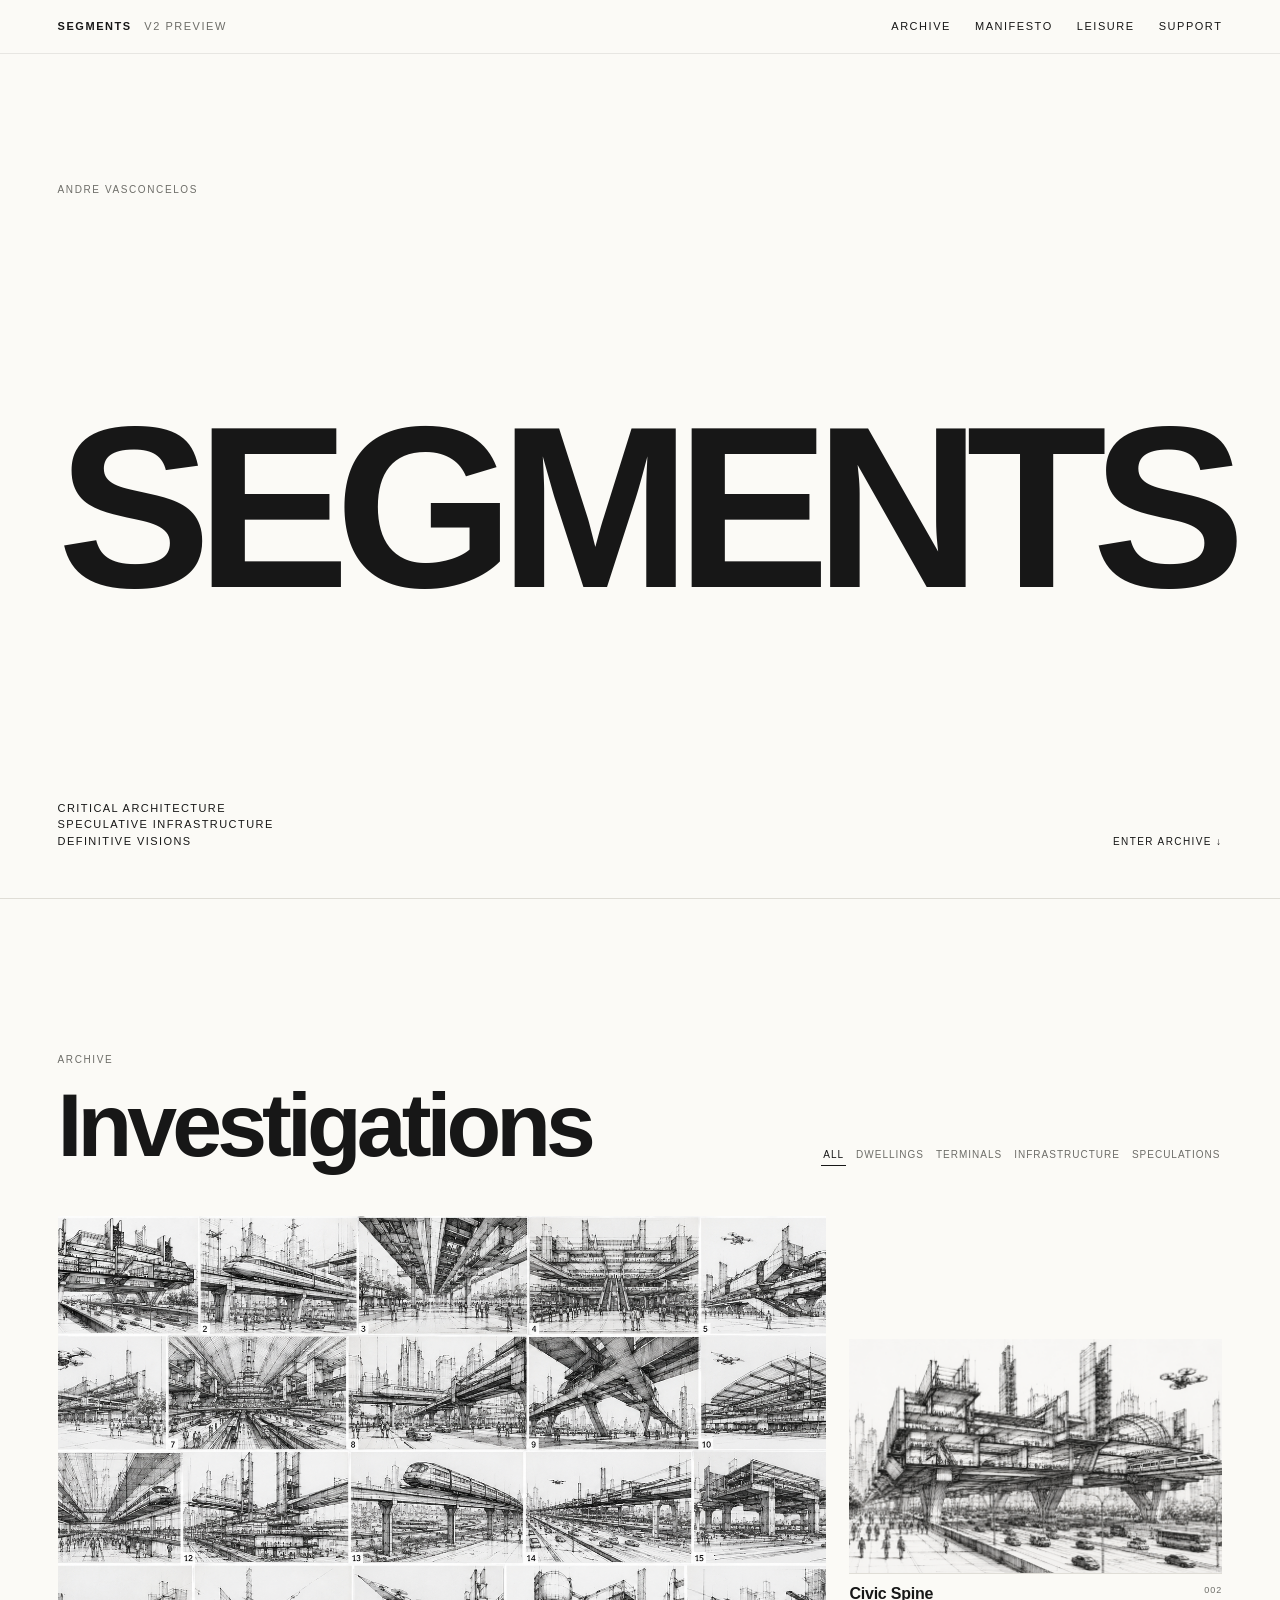
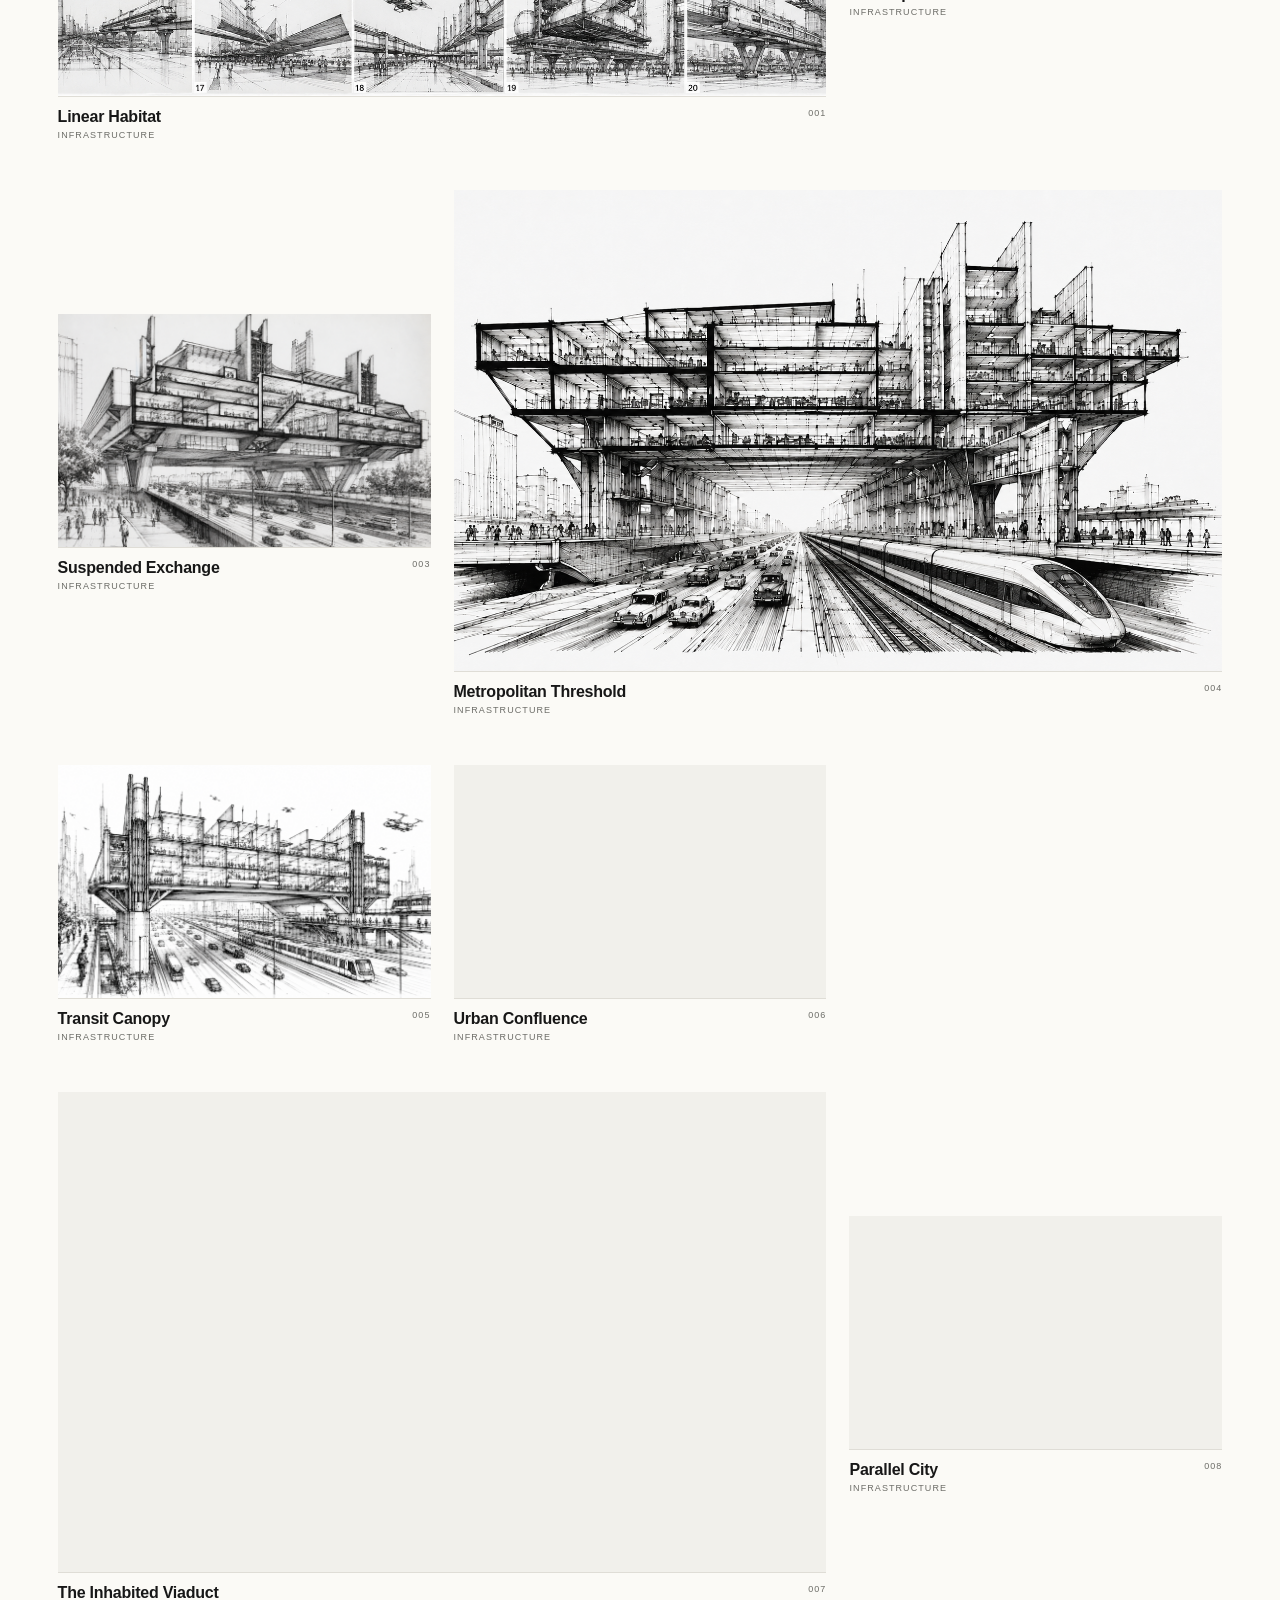
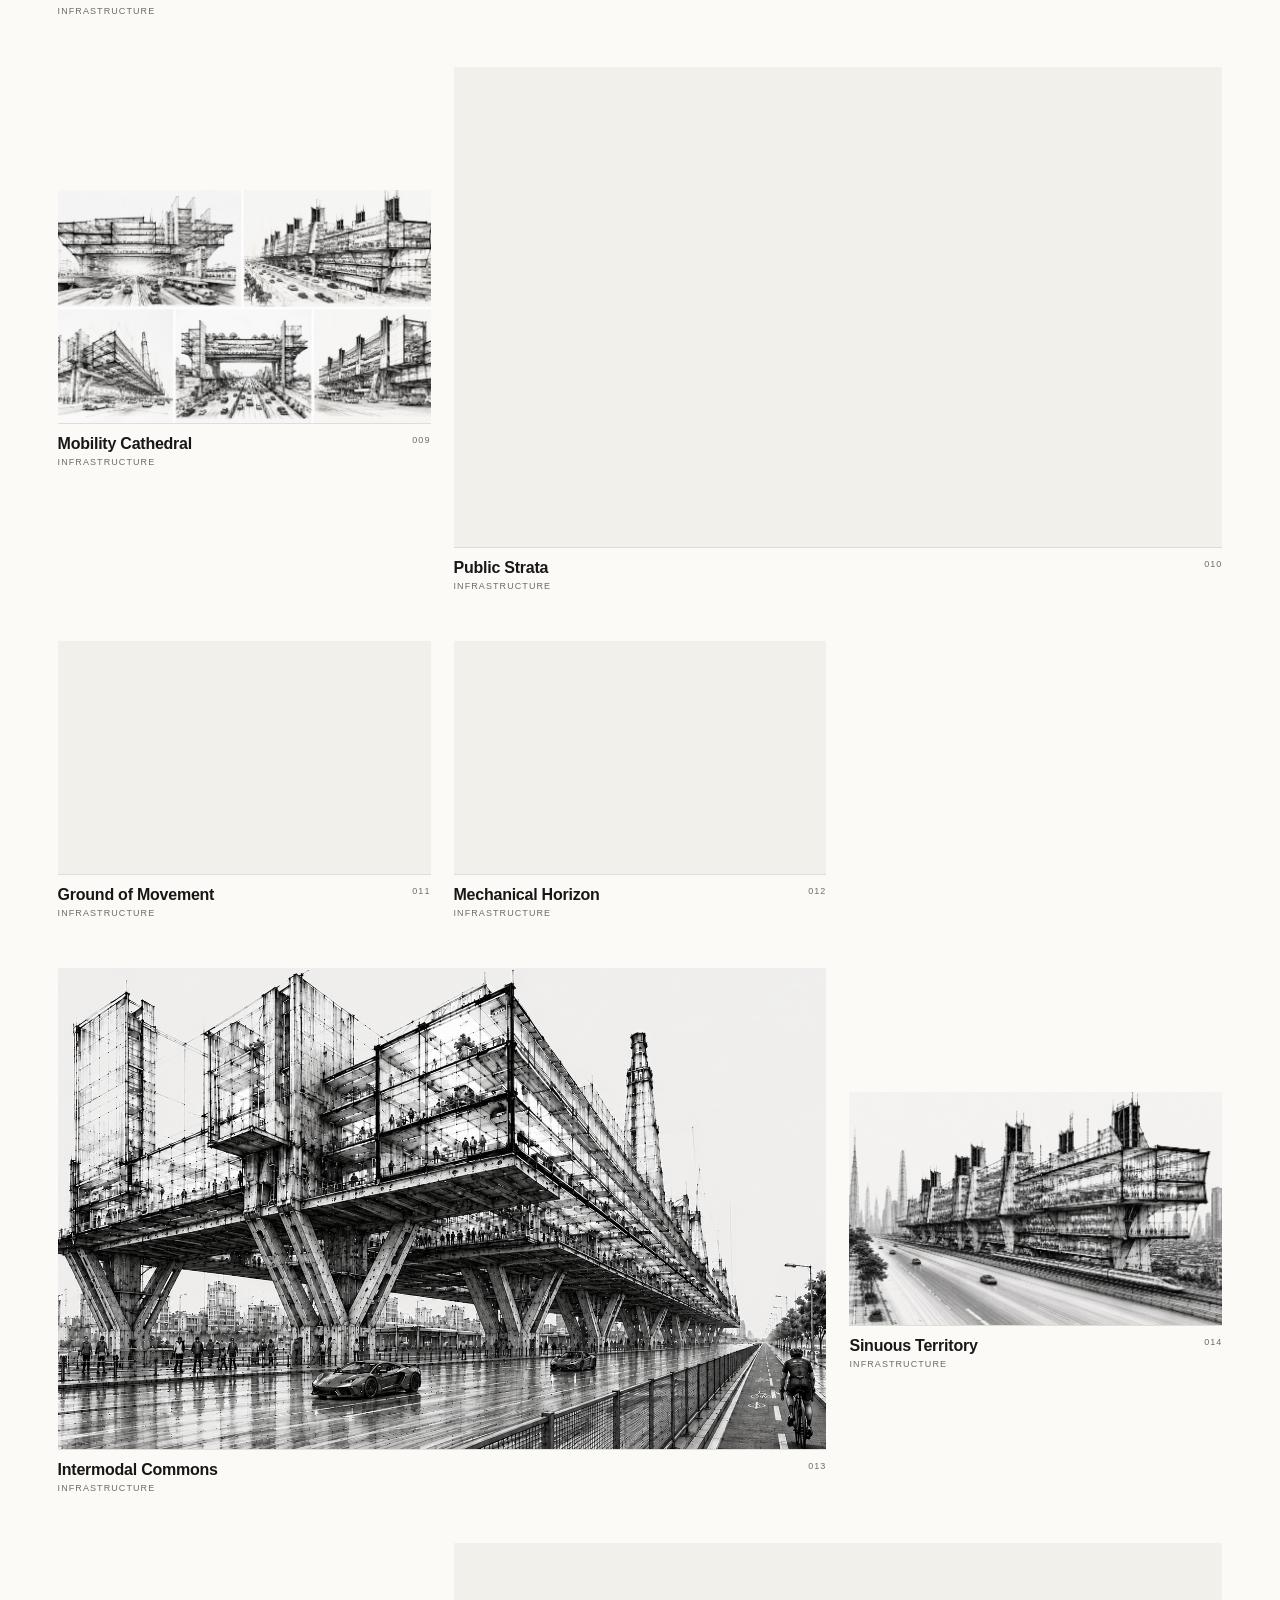
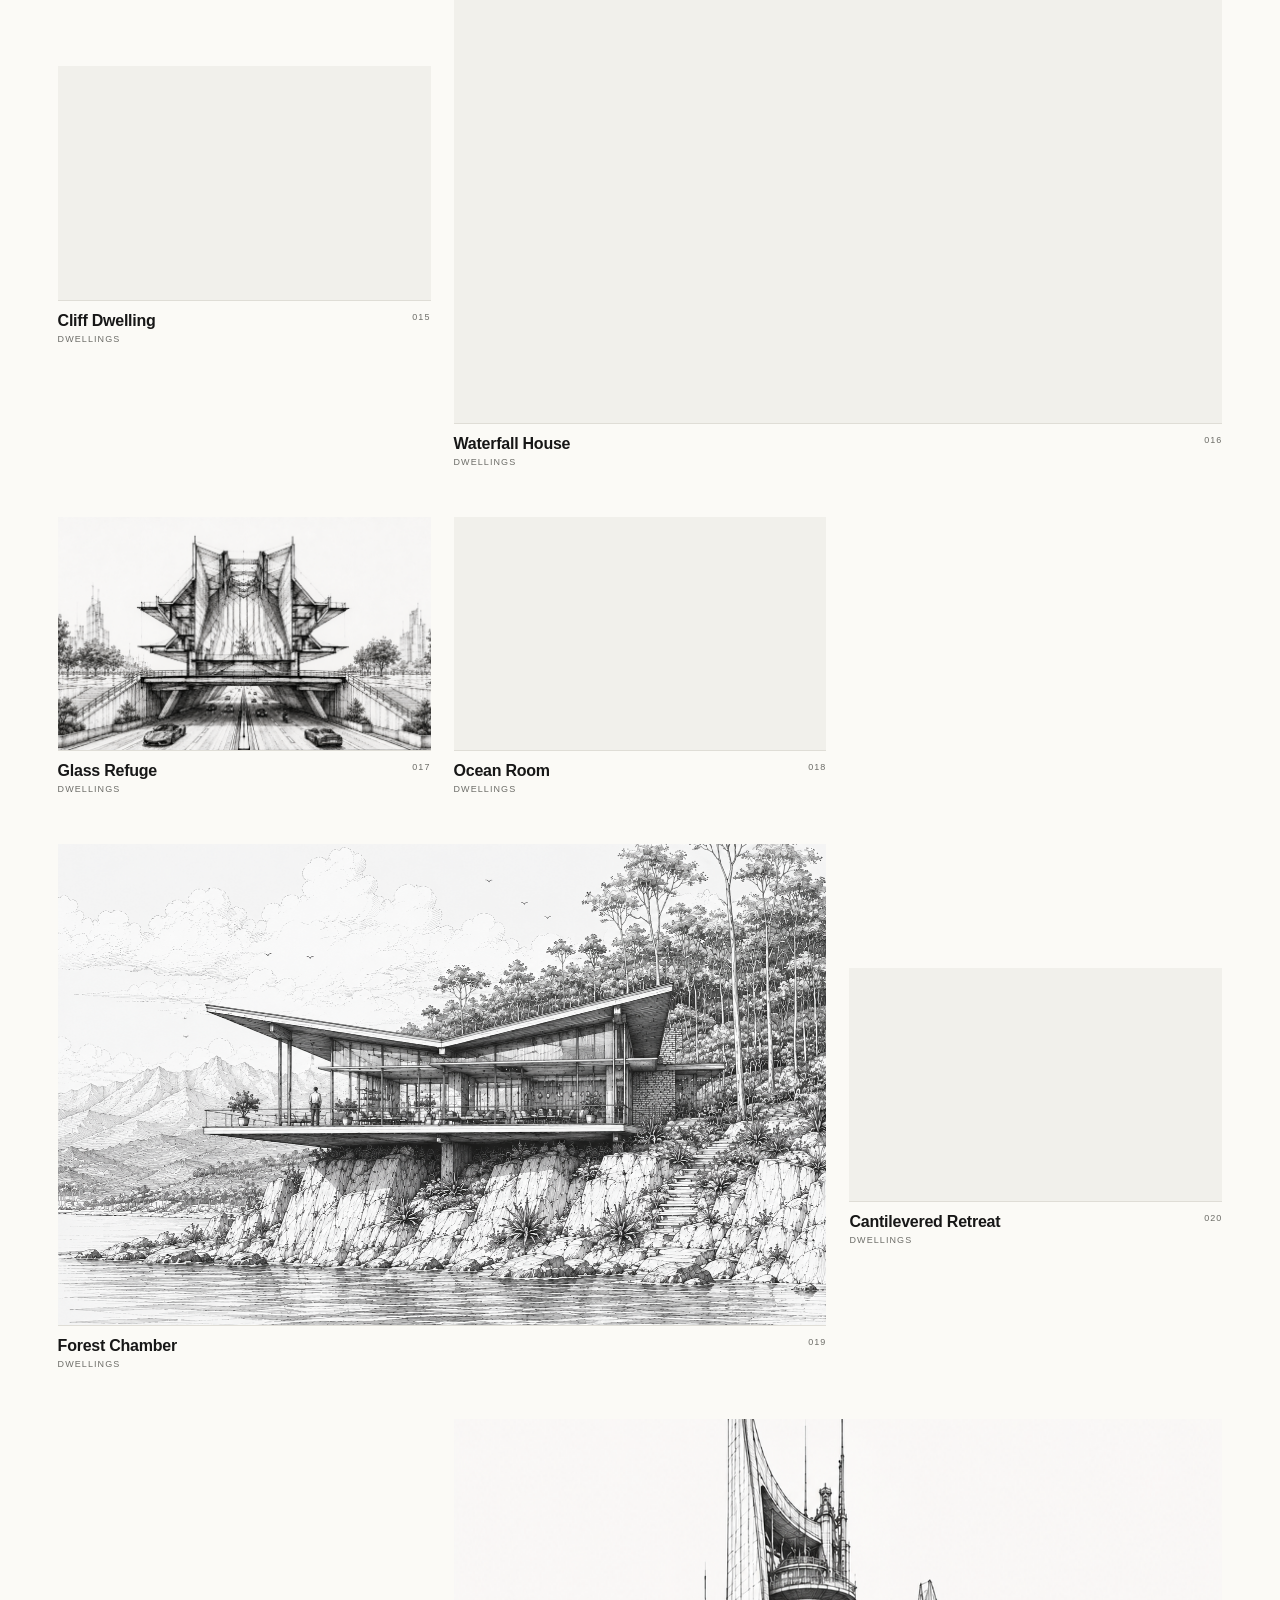
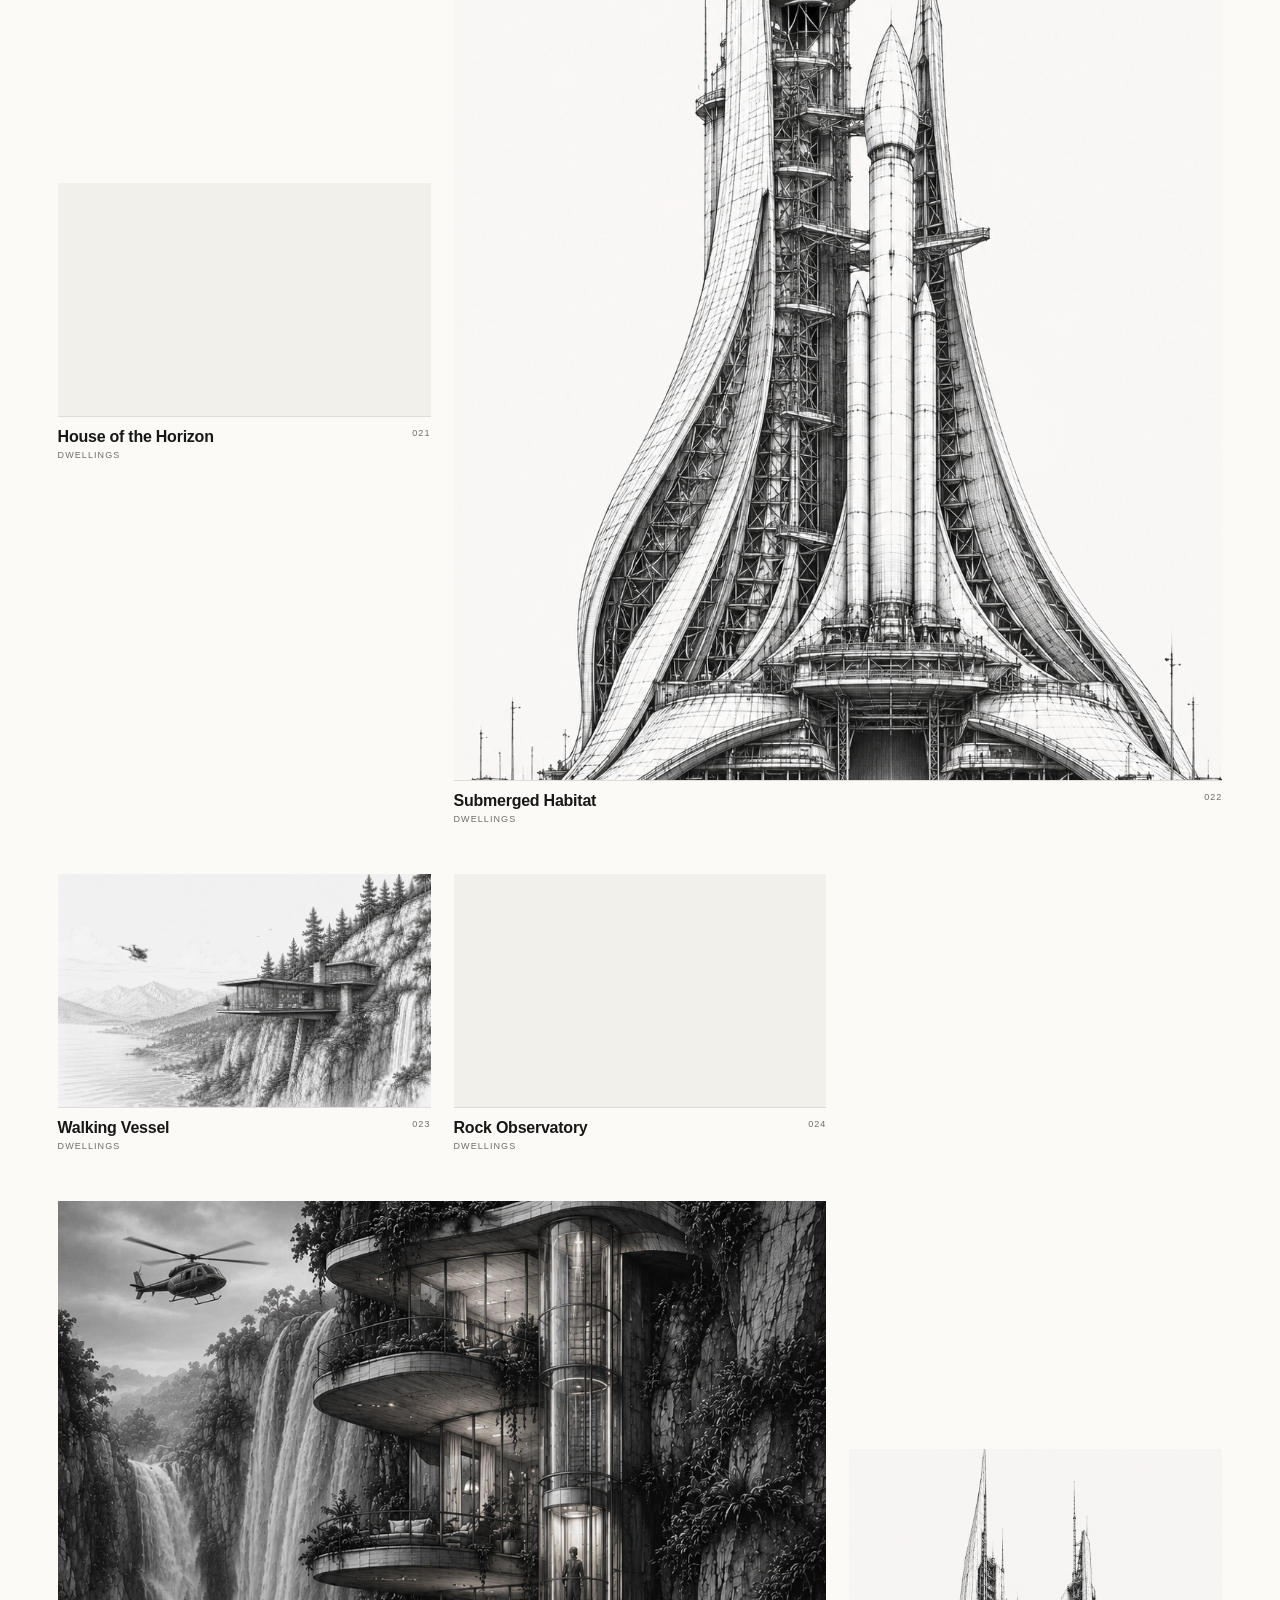
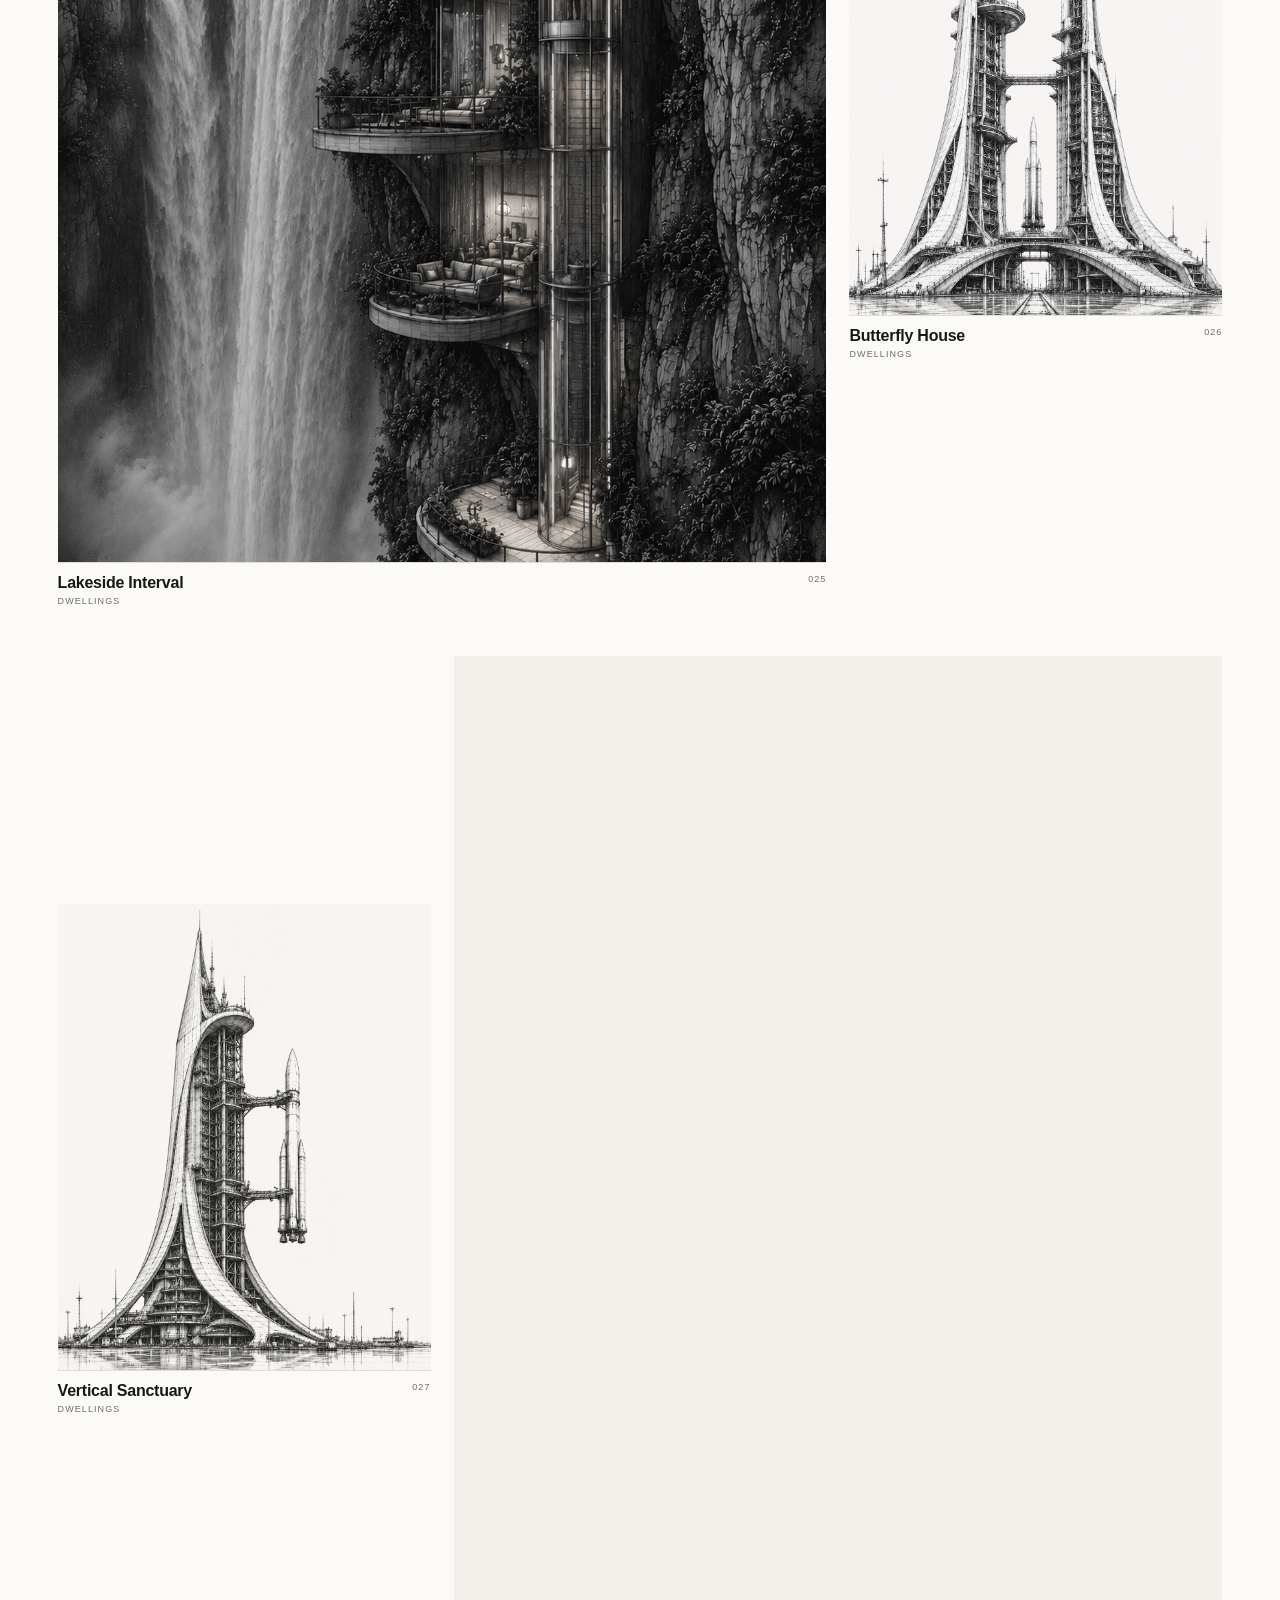
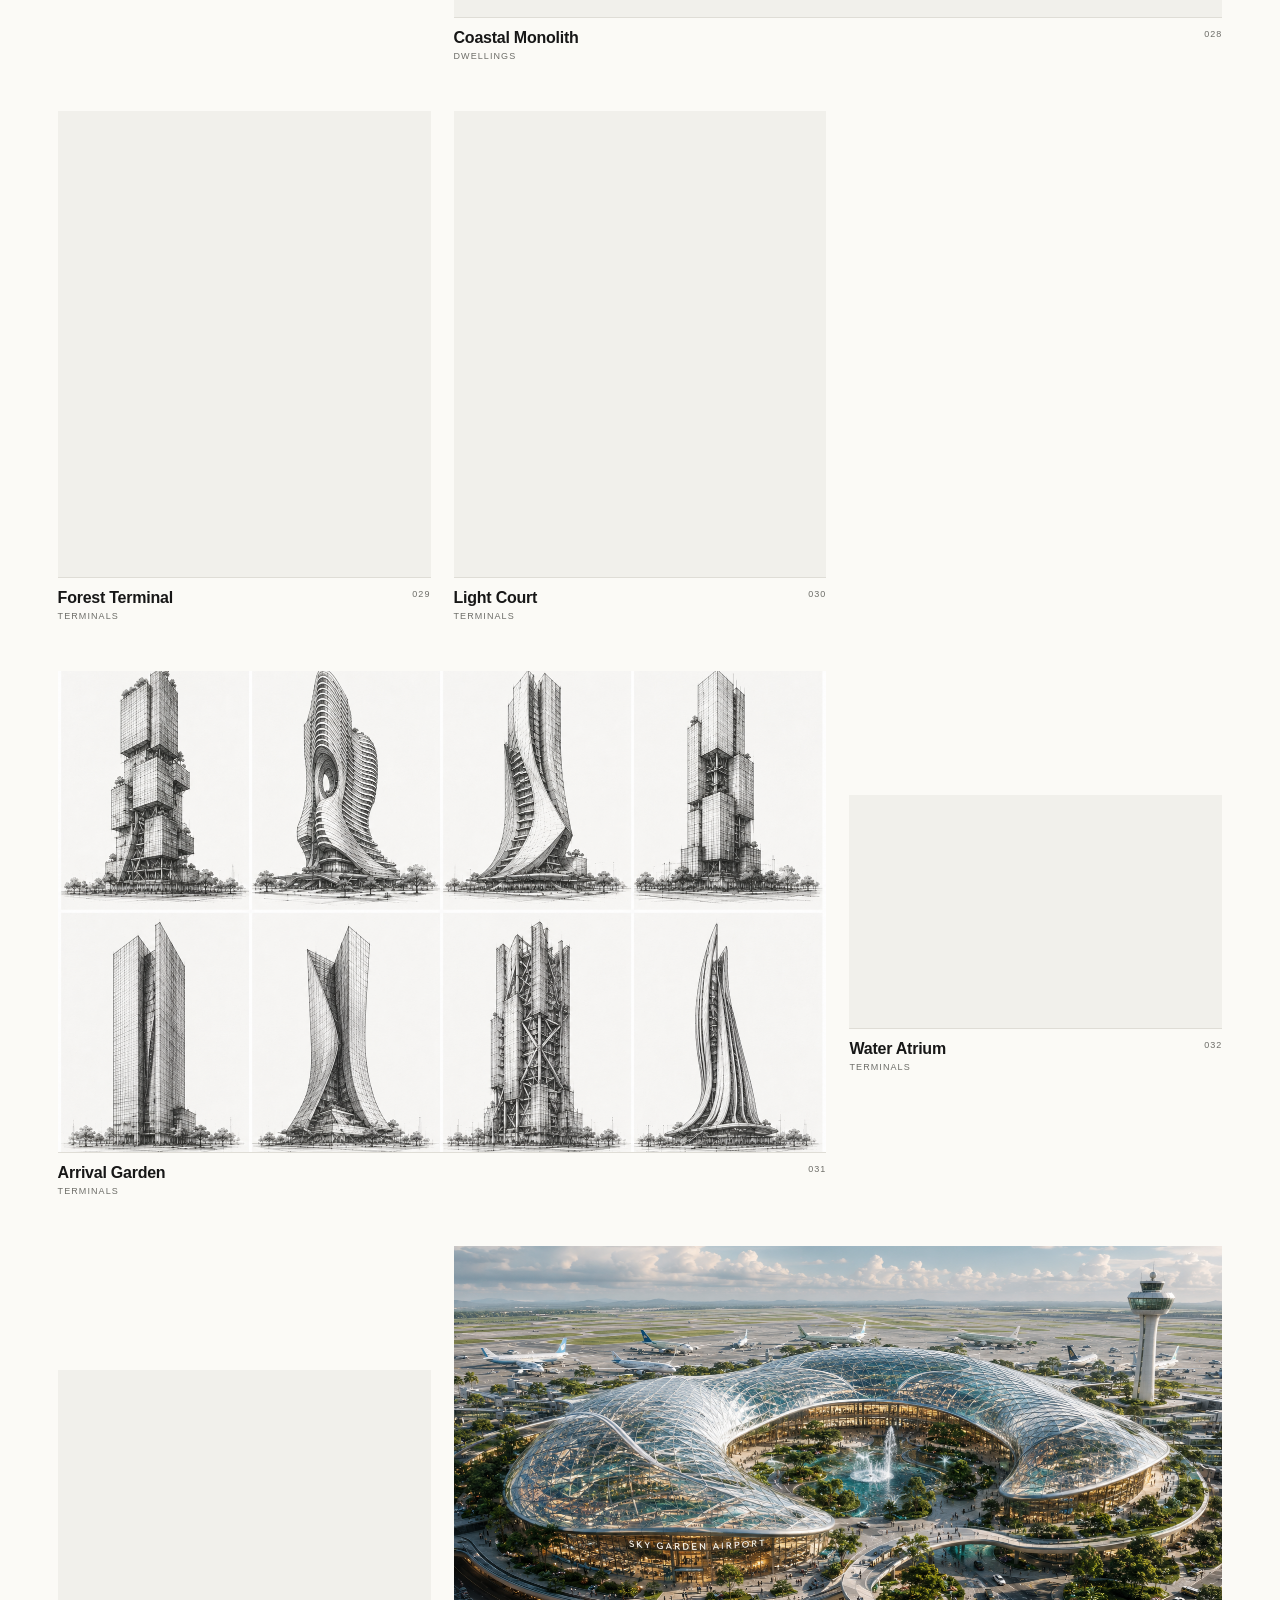
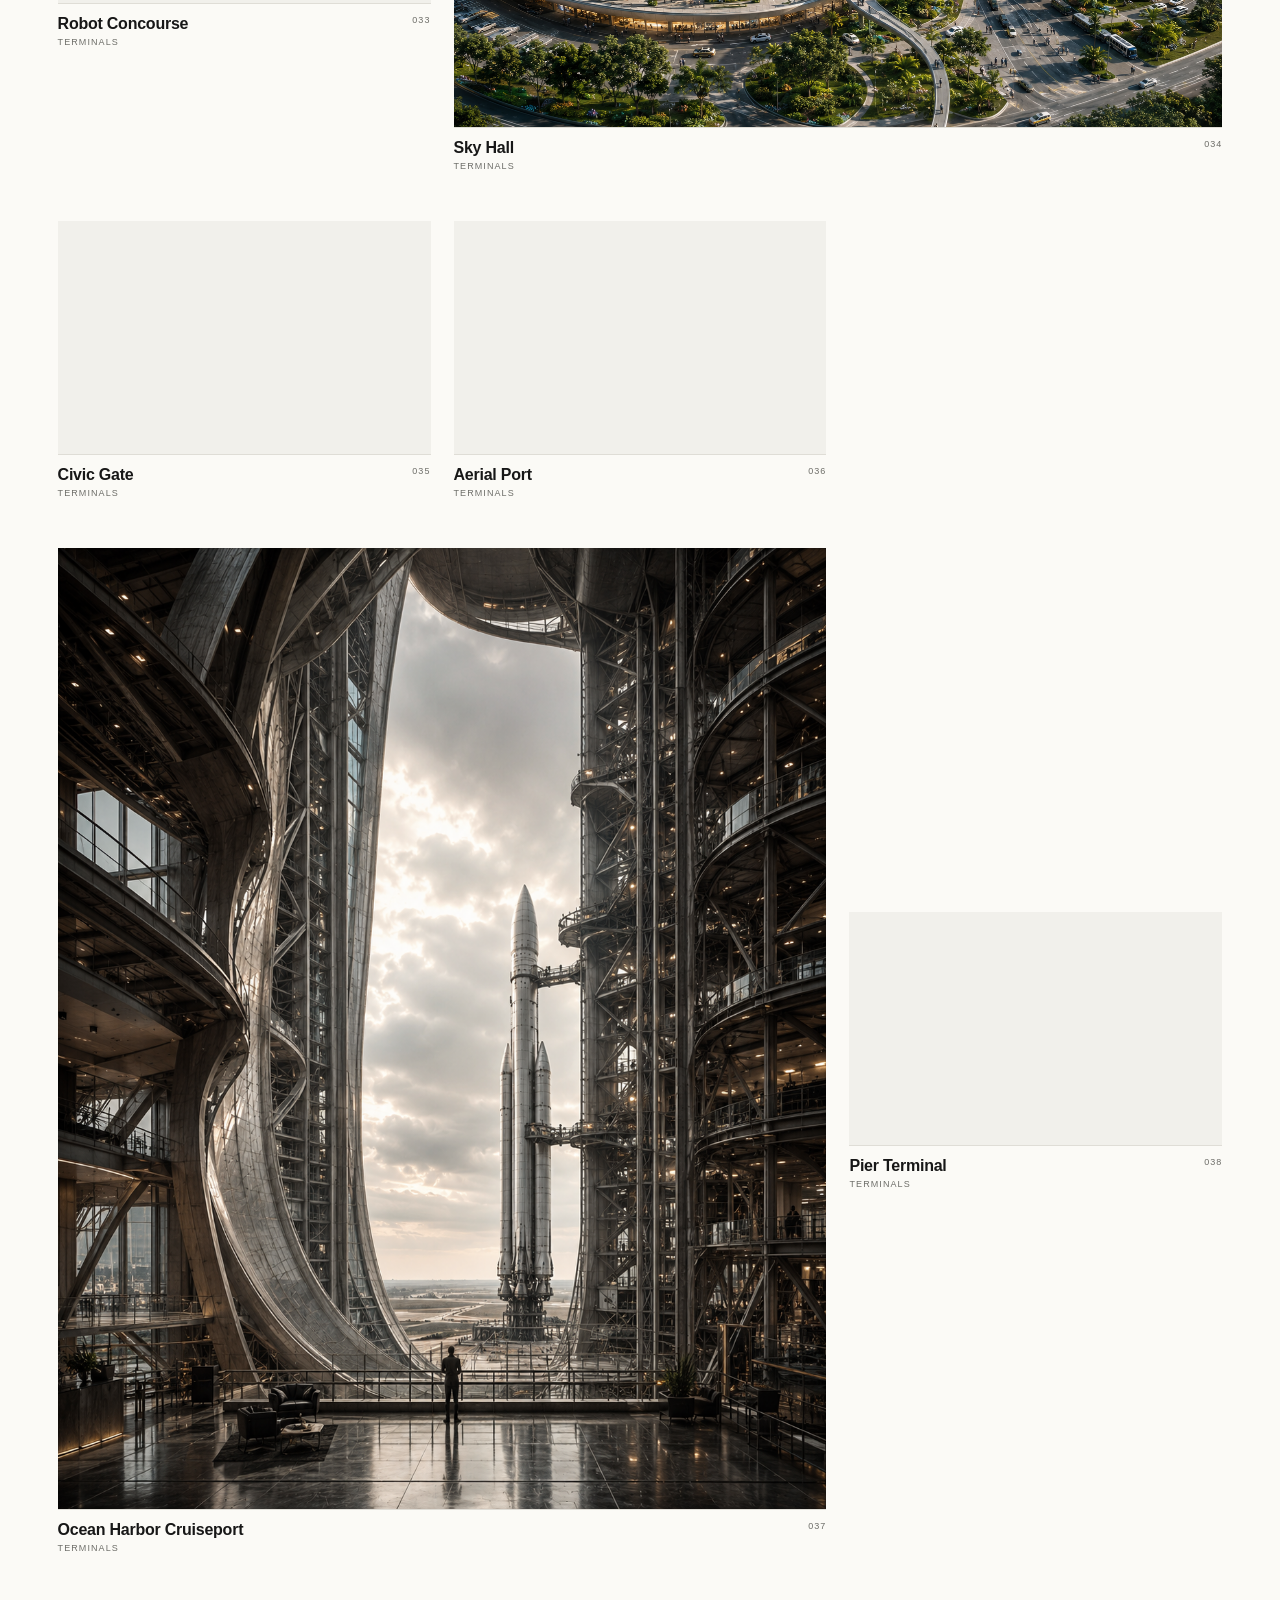
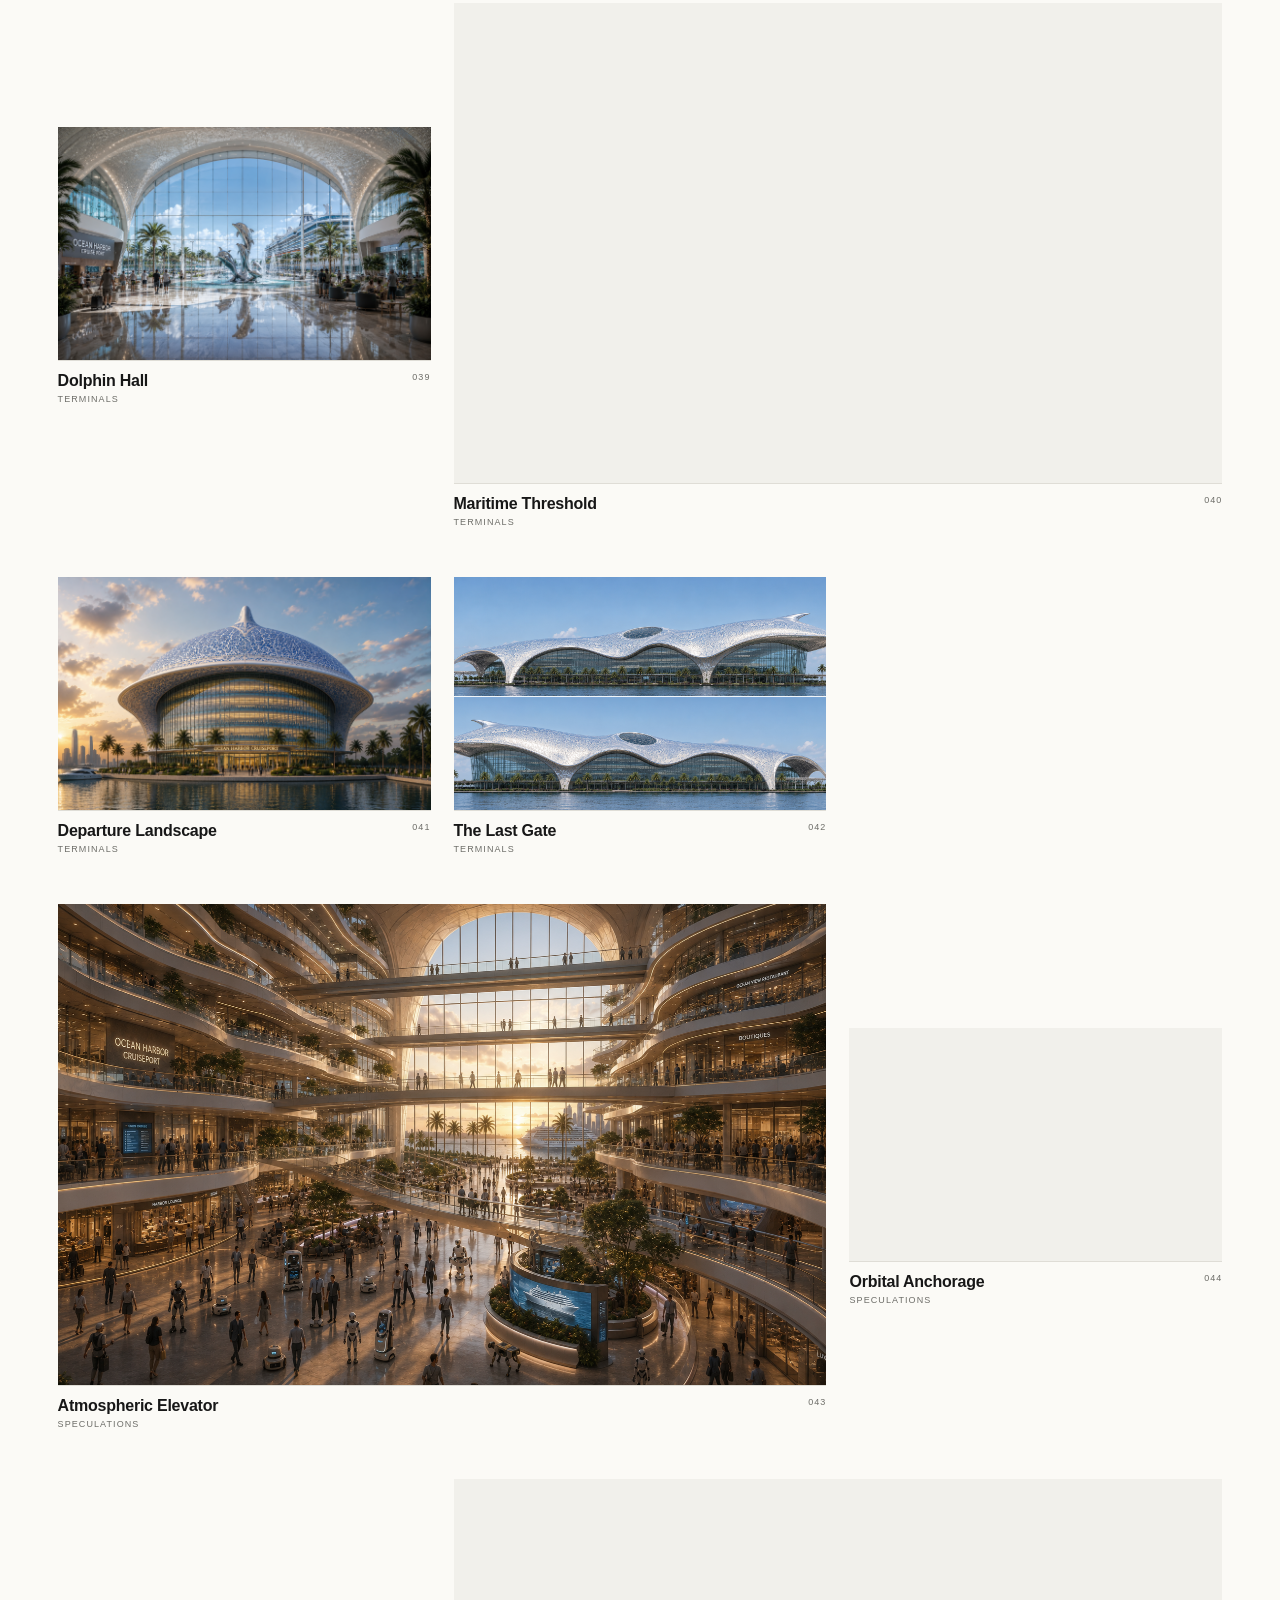
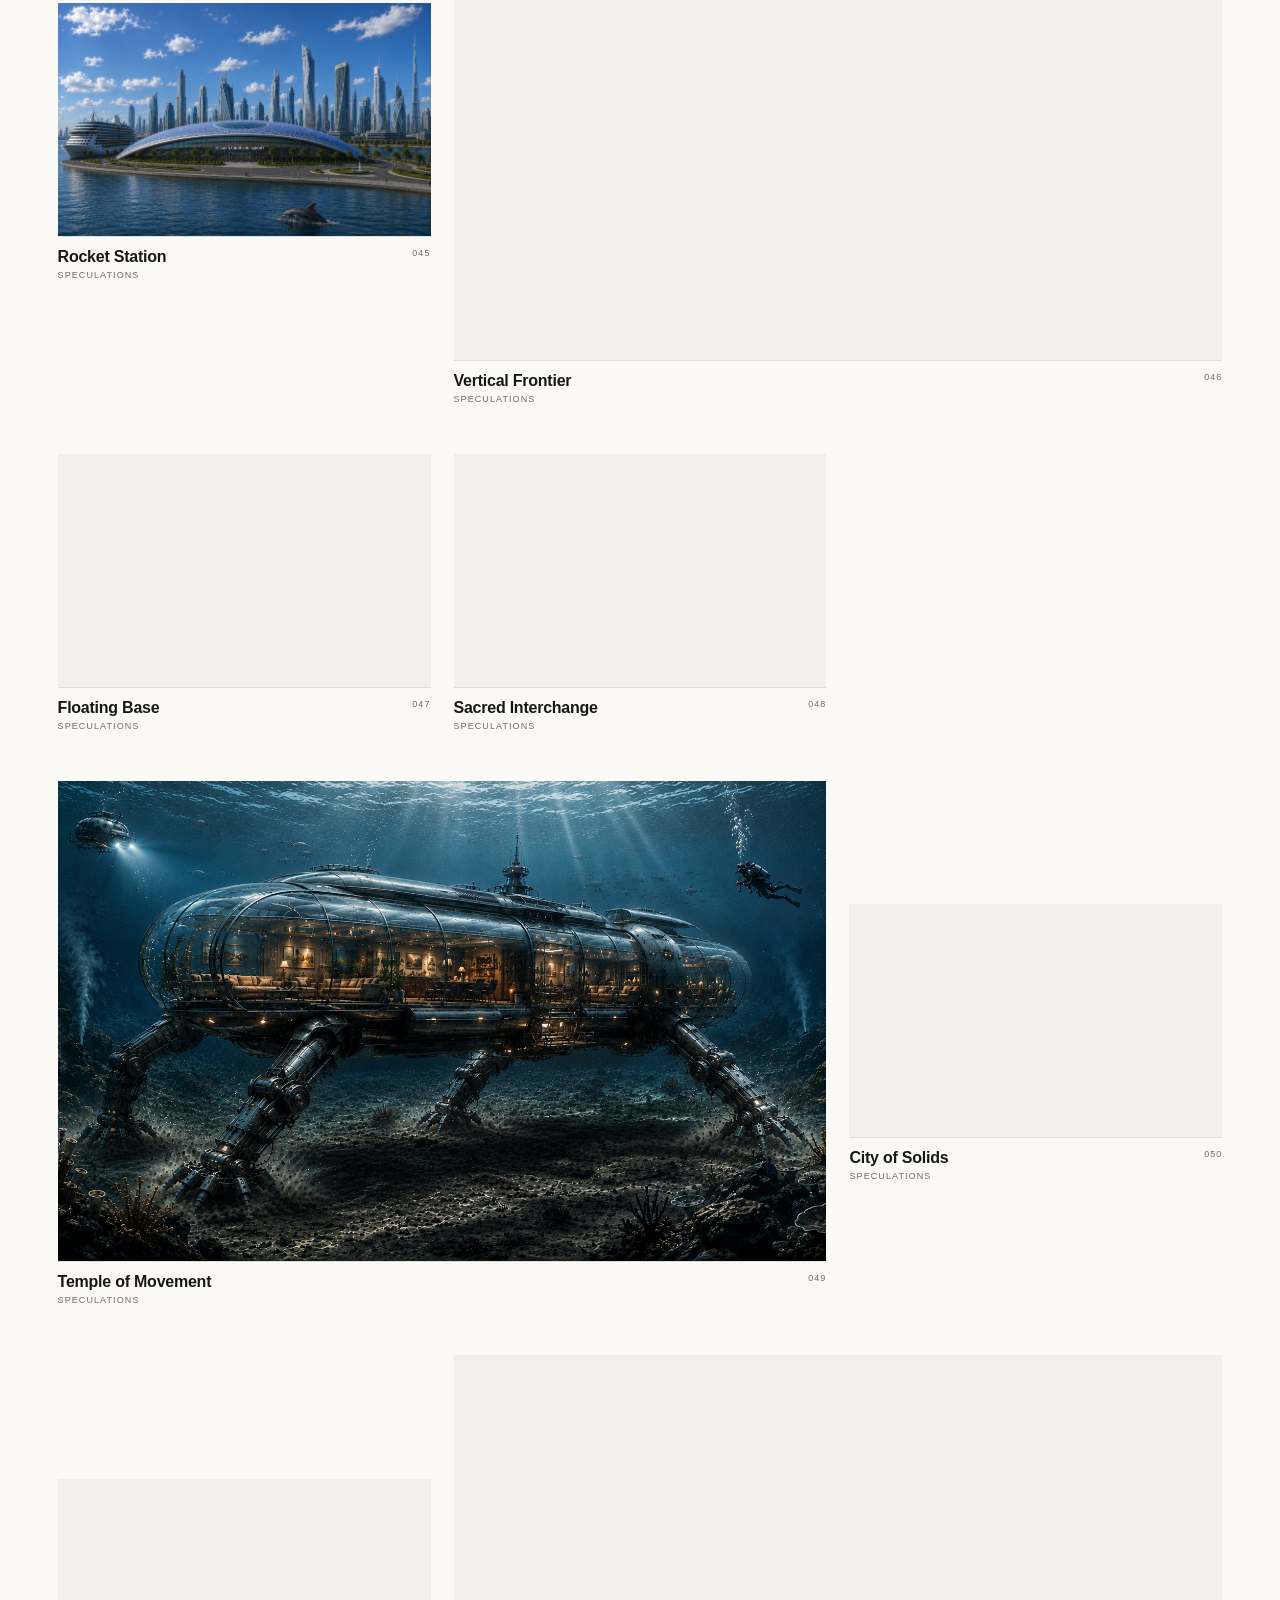
==== index.html @ b9058d9b "V2 FOLDER OVERWRITTEN" ====
<!doctype html>
<html lang="en">
<head>
  <meta charset="utf-8">
  <meta name="viewport" content="width=device-width, initial-scale=1">
  <meta name="theme-color" content="#fbfaf6">
  <meta name="description" content="SEGMENTS v2 — an architectural archive by Andre Vasconcelos.">
  <title>SEGMENTS v2 — Preview</title>
  <link rel="stylesheet" href="styles.css?v=20260719-2">
</head>
<body>
  <header class="site-header">
    <a class="brand" href="#top">SEGMENTS <span>v2 preview</span></a>
    <button class="menu-toggle" aria-expanded="false" aria-controls="site-nav">Menu</button>
    <nav id="site-nav" class="site-nav" aria-label="Primary">
      <a href="#archive">Archive</a>
      <a href="#manifesto">Manifesto</a>
      <a href="#leisure">Leisure</a>
      <a href="#support">Support</a>
    </nav>
  </header>

  <main id="top">
    <section class="hero">
      <p class="kicker">Andre Vasconcelos</p>
      <h1>SEGMENTS</h1>
      <div class="hero-bottom">
        <p>Critical Architecture<br>Speculative Infrastructure<br>Definitive Visions</p>
        <a href="#archive">Enter archive ↓</a>
      </div>
    </section>

    <section id="archive" class="section archive">
      <div class="section-heading">
        <div>
          <p class="eyebrow">Archive</p>
          <h2>Investigations</h2>
        </div>
        <div class="filters" role="group" aria-label="Filter investigations">
          <button class="filter active" data-filter="all">All</button>
          <button class="filter" data-filter="dwellings">Dwellings</button>
          <button class="filter" data-filter="terminals">Terminals</button>
          <button class="filter" data-filter="infrastructure">Infrastructure</button>
          <button class="filter" data-filter="speculations">Speculations</button>
        </div>
      </div>
      <div id="gallery" class="gallery"></div>
    </section>

    <section id="manifesto" class="section manifesto">
      <p class="eyebrow">Manifesto</p>
      <p class="lead">SEGMENTS is conceived as an archive of investigations—an evolving body of work exploring infrastructure, landscape, mobility, and the philosophical dimensions of the built environment.</p>
      <div class="manifesto-grid">
        <p>War, poverty, and economic systems become spatial before they become visible.</p>
        <p>Waste space and wasteland are territories whose potential has not yet been articulated.</p>
        <p>Geometry offers order; amusement and discovery preserve uncertainty.</p>
        <p>Means of transport become mental transport, physical transport, and civic imagination.</p>
        <p>Every threshold is both a portal and a proposition.</p>
      </div>
      <p class="closing-line">ARCHITECTURE IS THE PROJECT.</p>
    </section>

    <section id="leisure" class="section leisure">
      <div class="leisure-heading">
        <p class="eyebrow">Leisure</p>
        <h2>SEGMENTS ARCHITECT</h2>
      </div>
      <article class="essay">
        <p>Andre is contemplative. In solitude, he studies the world and his surroundings with care. Observation has always preceded creation; long before architecture became a discipline, it was a way of understanding the world.</p>
        <p>At seven, he received a drawing book as a belated birthday gift. He had hoped for toys. Reluctantly, he opened it.</p>
        <p>One page changed everything.</p>
        <p>It revealed the anatomy of a horse—its skeleton and musculature meticulously illustrated, as though its skin had vanished. The drawing revealed that imagination could coexist with knowledge, and that beauty could emerge from understanding.</p>
        <p>On the back, his godfather had written two words: <strong>INSPIRATION × TRANSPIRATION</strong>.</p>
        <p>Within a year, he had reproduced nearly every drawing the book contained. Drawing became a tool; imagination became the destination.</p>
        <p><strong>SEGMENTS</strong> is the result of that journey—a body of work shaped by discipline, curiosity, and the persistent desire to imagine worlds that do not yet exist.</p>
      </article>
    </section>

    <section id="support" class="section support">
      <p class="eyebrow">Support</p>
      <h2>Help sustain future investigations.</h2>
      <a href="https://buymeacoffee.com/andrevasconcelos" target="_blank" rel="noopener noreferrer">Buy Me a Coffee ↗</a>
    </section>
  </main>

  <footer>
    <strong>SEGMENTS</strong>
    <span>An evolving archive by Andre Vasconcelos.</span>
    <a href="#top">Top ↑</a>
  </footer>

  <dialog id="viewer" class="viewer">
    <button id="viewer-close" class="close" aria-label="Close">×</button>
    <button id="viewer-prev" class="nav prev" aria-label="Previous">←</button>
    <figure>
      <div class="image-wrap"><img id="viewer-image" alt=""></div>
      <figcaption>
        <div class="viewer-meta"><span id="viewer-index"></span><span id="viewer-category"></span></div>
        <h2 id="viewer-title"></h2>
        <p id="viewer-description"></p>
        <p id="viewer-poem" class="poem"></p>
      </figcaption>
    </figure>
    <button id="viewer-next" class="nav next" aria-label="Next">→</button>
  </dialog>

  <script src="../works.js?v=20260719-2"></script>
  <script src="script.js?v=20260719-2"></script>
</body>
</html>
---- styles.css ----
:root{--paper:#fbfaf6;--ink:#171717;--muted:#6d6d68;--line:#dfddd6;--panel:#f1f0eb;--pad:clamp(20px,4.5vw,72px);--ease:cubic-bezier(.2,.7,.2,1);--sans:Arial,Helvetica,sans-serif}
*{box-sizing:border-box}html{scroll-behavior:smooth}body{margin:0;background:var(--paper);color:var(--ink);font-family:var(--sans);line-height:1.5}a{color:inherit}.site-header{position:sticky;top:0;z-index:20;display:flex;align-items:center;justify-content:space-between;padding:18px var(--pad);background:rgba(251,250,246,.94);backdrop-filter:blur(14px);border-bottom:1px solid rgba(23,23,23,.09)}.brand,.site-nav a,.menu-toggle{text-decoration:none;text-transform:uppercase;letter-spacing:.14em;font-size:11px}.brand{font-weight:700}.brand span{color:var(--muted);font-weight:400;margin-left:8px}.site-nav{display:flex;gap:24px}.menu-toggle{display:none;border:0;background:none;padding:0}.hero{min-height:calc(100svh - 55px);padding:clamp(70px,10vw,150px) var(--pad) 48px;display:flex;flex-direction:column;justify-content:space-between;border-bottom:1px solid var(--line)}.kicker,.eyebrow{margin:0 0 18px;color:var(--muted);text-transform:uppercase;letter-spacing:.16em;font-size:10px}.hero h1{margin:0;font-family:var(--sans);font-weight:700;font-size:clamp(74px,18vw,280px);line-height:.75;letter-spacing:-.065em}.hero-bottom{display:flex;justify-content:space-between;align-items:flex-end;gap:30px}.hero-bottom p{margin:0;text-transform:uppercase;letter-spacing:.13em;font-size:11px}.hero-bottom a{text-decoration:none;text-transform:uppercase;letter-spacing:.14em;font-size:10px}.section{padding:clamp(90px,12vw,180px) var(--pad);border-bottom:1px solid var(--line)}.section-heading{display:flex;justify-content:space-between;align-items:end;gap:30px;margin-bottom:50px}.section h2{margin:0;font-family:var(--sans);font-weight:700;font-size:clamp(45px,7vw,105px);line-height:.9;letter-spacing:-.055em}.filters{display:flex;gap:8px;flex-wrap:wrap;justify-content:flex-end}.filter{border:0;border-bottom:1px solid transparent;background:none;padding:5px 2px;color:var(--muted);text-transform:uppercase;letter-spacing:.1em;font-size:10px;cursor:pointer}.filter.active,.filter:hover{color:var(--ink);border-bottom-color:var(--ink)}.gallery{display:grid;grid-template-columns:repeat(12,1fr);gap:clamp(14px,1.8vw,28px)}.card{grid-column:span 4;border:0;background:none;padding:0;color:inherit;text-align:left;cursor:pointer}.card:nth-child(6n+1),.card:nth-child(6n+4){grid-column:span 8}.card-media{display:block;aspect-ratio:16/10;overflow:hidden;background:var(--panel);position:relative}.card.portrait .card-media{aspect-ratio:4/5}.card img{width:100%;height:100%;object-fit:cover;display:block;transition:transform .8s var(--ease),filter .5s;filter:saturate(.9)}.card:hover img{transform:scale(1.018);filter:saturate(1)}.card-copy{display:flex;justify-content:space-between;gap:15px;padding:11px 0 26px;border-top:1px solid var(--line)}.card-title{font-family:var(--sans);font-weight:700;font-size:16px;letter-spacing:-.015em}.card-category,.card-index{font-size:9px;text-transform:uppercase;letter-spacing:.12em;color:var(--muted)}.card[hidden]{display:none}.image-error{display:grid;place-items:center;width:100%;height:100%;padding:20px;text-align:center;color:var(--muted);font-size:10px;letter-spacing:.12em;text-transform:uppercase}.manifesto .lead{max-width:1200px;margin:0 0 80px;font-family:var(--sans);font-weight:500;font-size:clamp(28px,4.8vw,68px);line-height:1.08;letter-spacing:-.04em}.manifesto-grid{display:grid;grid-template-columns:repeat(2,minmax(0,1fr));gap:18px 60px;max-width:920px;margin-left:auto}.manifesto-grid p{margin:0;padding-top:12px;border-top:1px solid var(--line)}.closing-line{margin:clamp(120px,18vw,250px) 0 0;font-family:var(--sans);font-weight:700;font-size:clamp(50px,9vw,145px);line-height:.84;letter-spacing:-.06em}.leisure{display:grid;grid-template-columns:minmax(250px,1fr) minmax(0,2fr);gap:clamp(40px,8vw,130px)}.leisure-heading{position:sticky;top:100px;align-self:start}.essay{max-width:760px;font-family:var(--sans);font-size:clamp(20px,2.15vw,32px);line-height:1.52;letter-spacing:-.02em}.essay p{margin:0 0 1.45em}.support h2{max-width:980px}.support>a{display:inline-block;margin-top:35px;text-decoration:none;border-bottom:1px solid var(--ink);padding-bottom:4px}footer{display:grid;grid-template-columns:1fr 1fr auto;gap:25px;padding:45px var(--pad);font-size:12px;color:var(--muted)}footer strong{color:var(--ink)}footer a{text-decoration:none}.viewer{position:fixed;inset:0;width:100vw;height:100svh;max-width:none;max-height:none;margin:0;padding:0;border:0;background:#111;color:#f7f6f1}.viewer::backdrop{background:#111}.viewer[open]{animation:fade .3s ease}@keyframes fade{from{opacity:0}to{opacity:1}}.viewer figure{height:100%;margin:0;display:grid;grid-template-columns:minmax(0,1.75fr) minmax(320px,.7fr)}.image-wrap{display:grid;place-items:center;background:#0b0b0b}.viewer img{width:100%;height:100%;object-fit:contain}.viewer figcaption{overflow:auto;padding:90px clamp(24px,4vw,66px) 55px;border-left:1px solid #333}.viewer-meta{display:flex;justify-content:space-between;color:#aaa;font-size:9px;text-transform:uppercase;letter-spacing:.14em}.viewer h2{margin:50px 0 28px;font-family:var(--sans);font-size:clamp(38px,4.5vw,72px);font-weight:700;line-height:.95;letter-spacing:-.045em}.viewer figcaption>p{color:#ccc}.poem{white-space:pre-line;margin-top:55px!important;padding-top:20px;border-top:1px solid #393939;font-family:var(--sans);font-style:normal}.close,.nav{position:fixed;z-index:4;border:0;background:rgba(0,0,0,.22);color:white;cursor:pointer}.close{right:22px;top:18px;width:44px;height:44px;border-radius:50%;font-size:28px}.nav{top:50%;transform:translateY(-50%);width:44px;height:60px;font-size:23px}.prev{left:14px}.next{right:calc(28% + 14px)}.no-scroll{overflow:hidden}
@media(max-width:900px){.site-nav{position:fixed;right:16px;top:58px;display:none;flex-direction:column;align-items:flex-end;background:var(--paper);border:1px solid var(--line);padding:20px}.site-nav.open{display:flex}.menu-toggle{display:block}.section-heading{align-items:flex-start;flex-direction:column}.filters{justify-content:flex-start}.card,.card:nth-child(6n+1),.card:nth-child(6n+4){grid-column:span 6}.leisure{grid-template-columns:1fr}.leisure-heading{position:static}.viewer figure{grid-template-columns:1fr;grid-template-rows:58vh 42vh}.viewer figcaption{border-left:0;border-top:1px solid #333;padding:34px 24px 70px}.viewer h2{margin:24px 0 18px}.next{right:14px}}
@media(max-width:560px){.hero-bottom{align-items:flex-start;flex-direction:column}.gallery{grid-template-columns:1fr}.card,.card:nth-child(6n+1),.card:nth-child(6n+4){grid-column:1}.manifesto-grid{grid-template-columns:1fr}footer{grid-template-columns:1fr}.viewer figure{grid-template-rows:52vh 48vh}}
@media(prefers-reduced-motion:reduce){*{scroll-behavior:auto!important;animation-duration:.01ms!important;transition-duration:.01ms!important}}
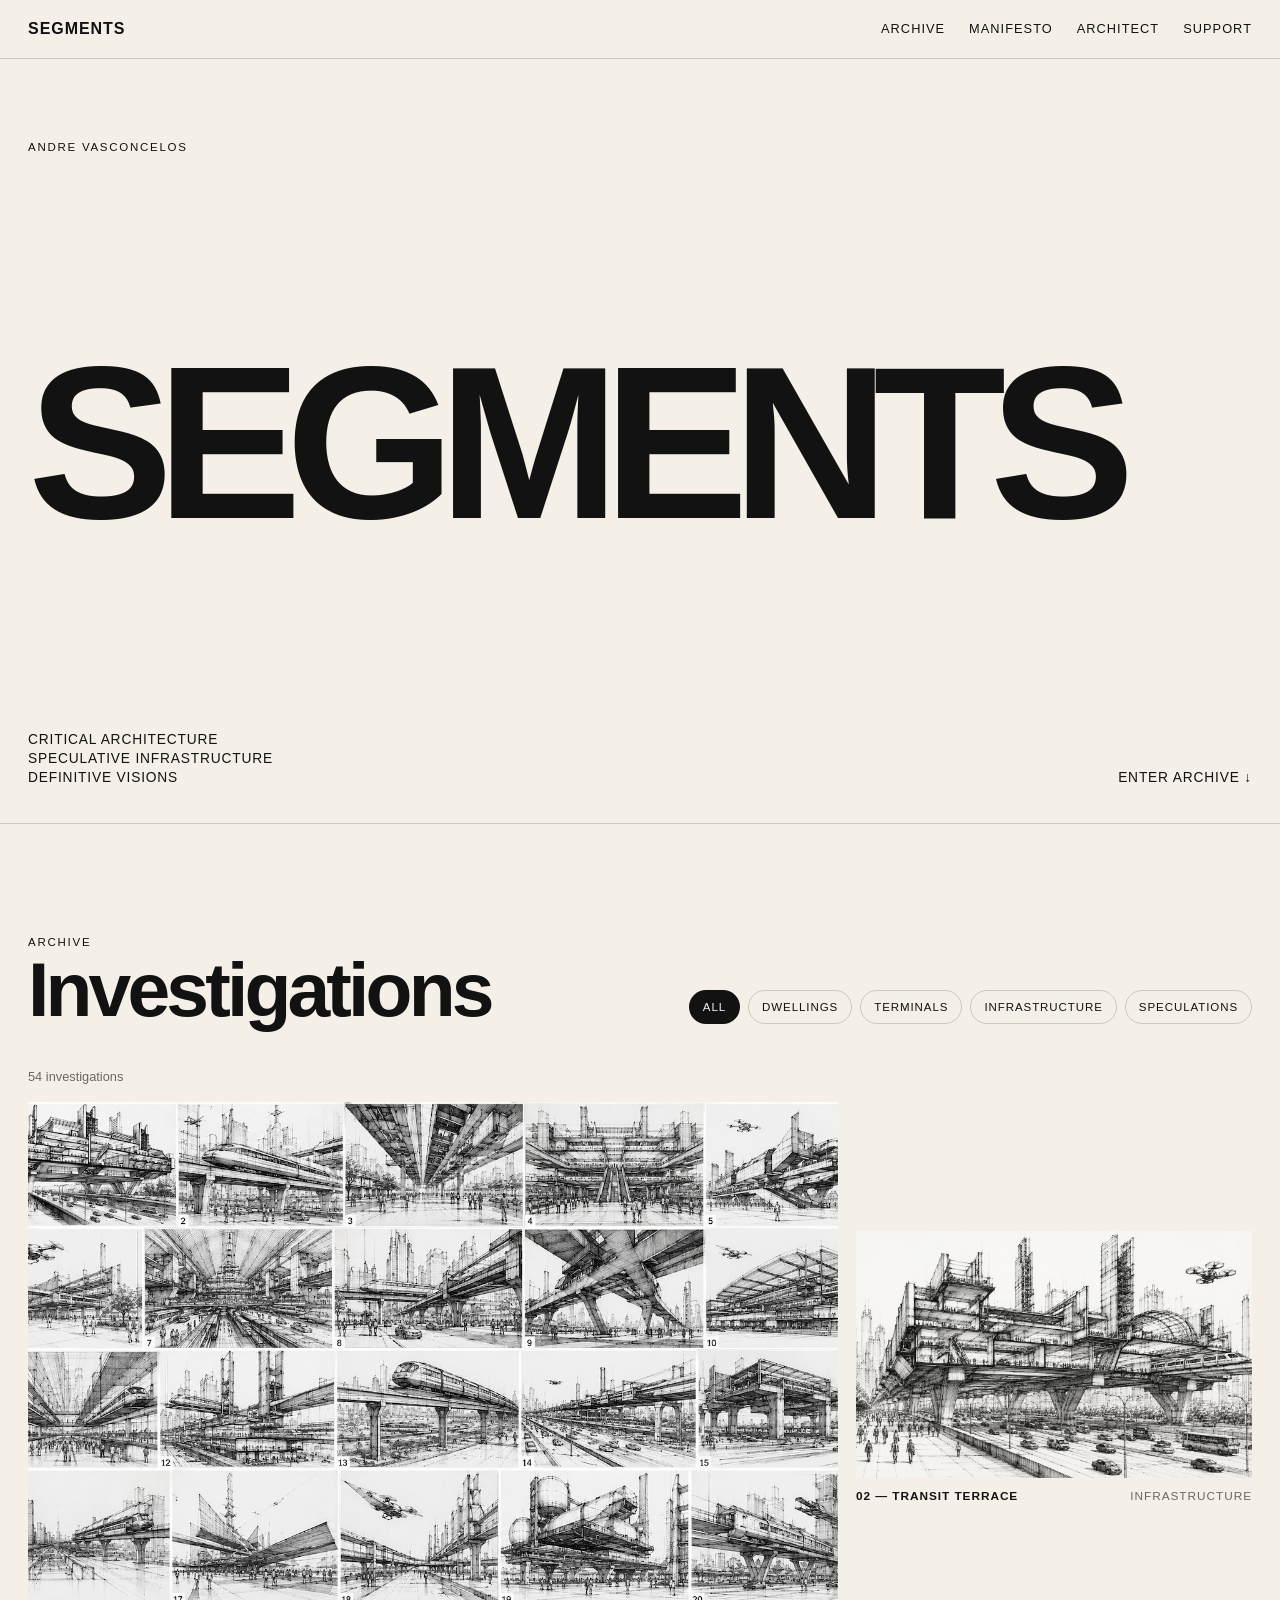
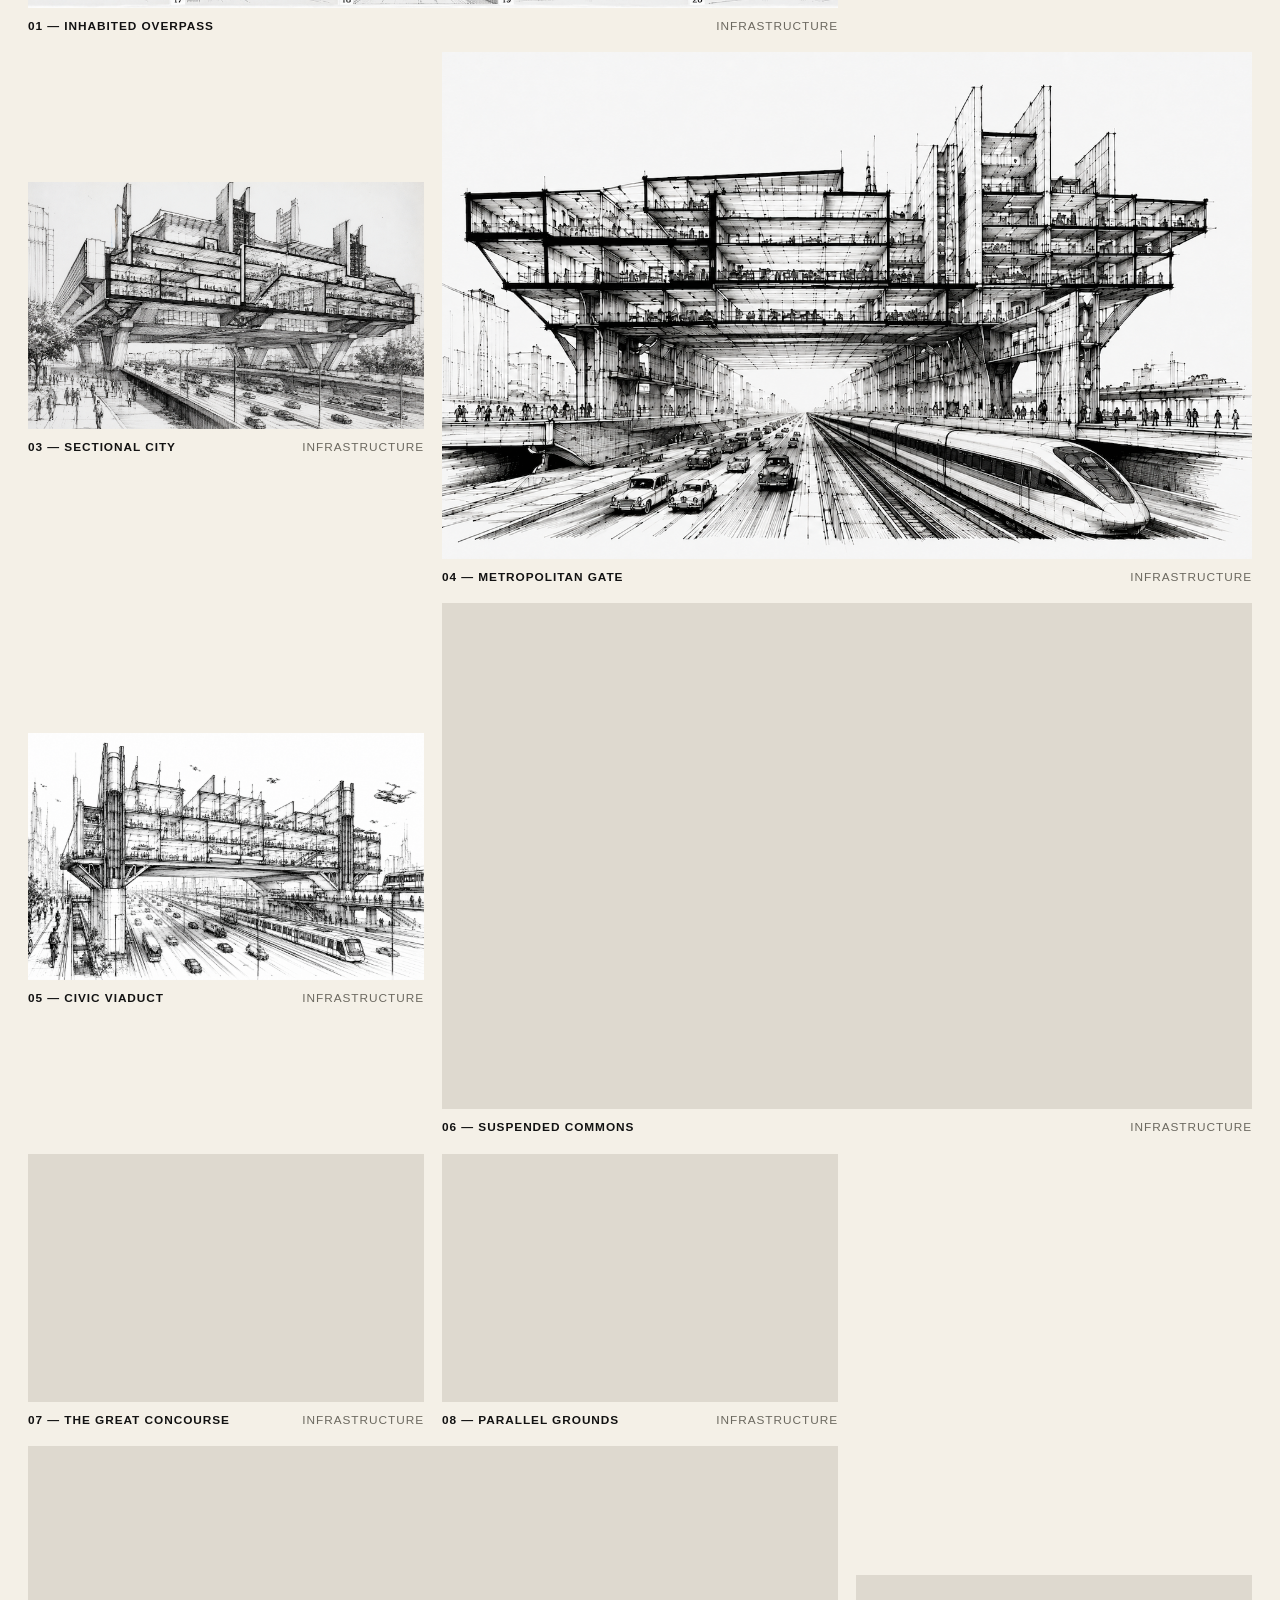
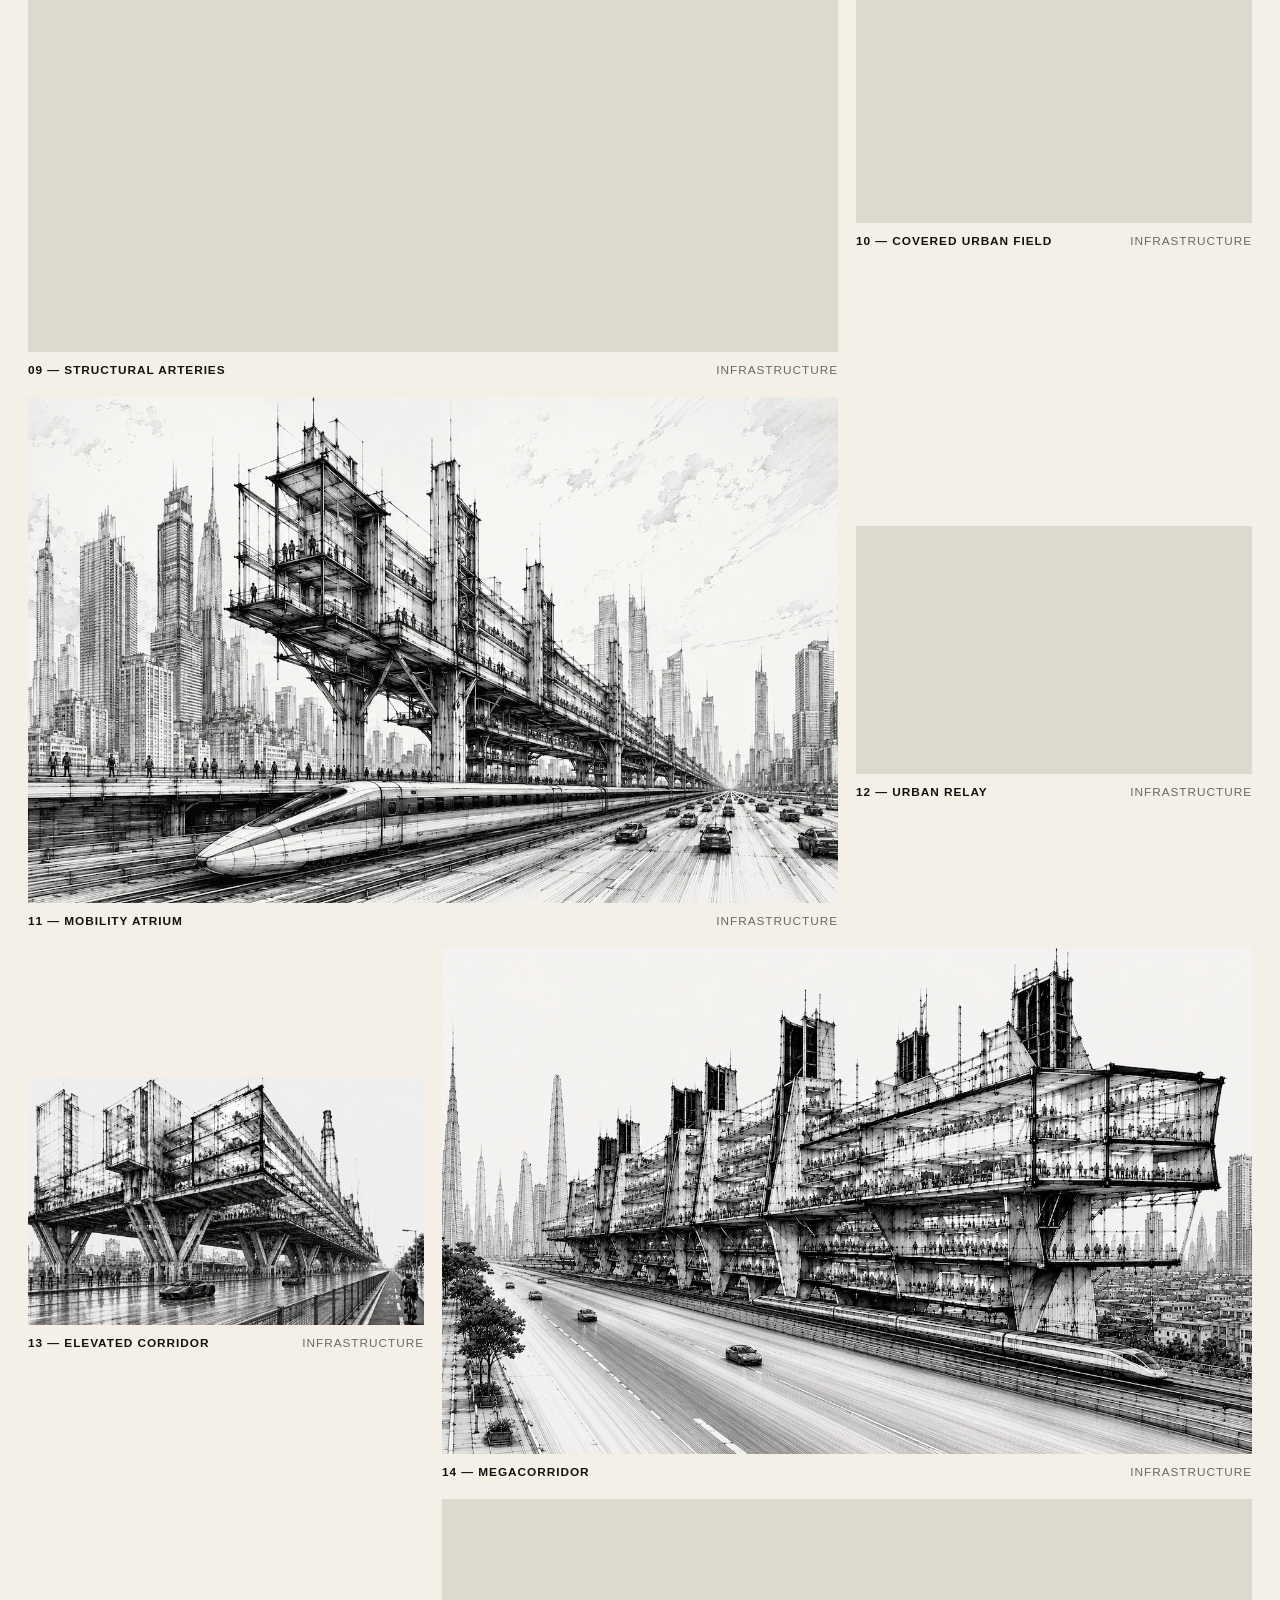
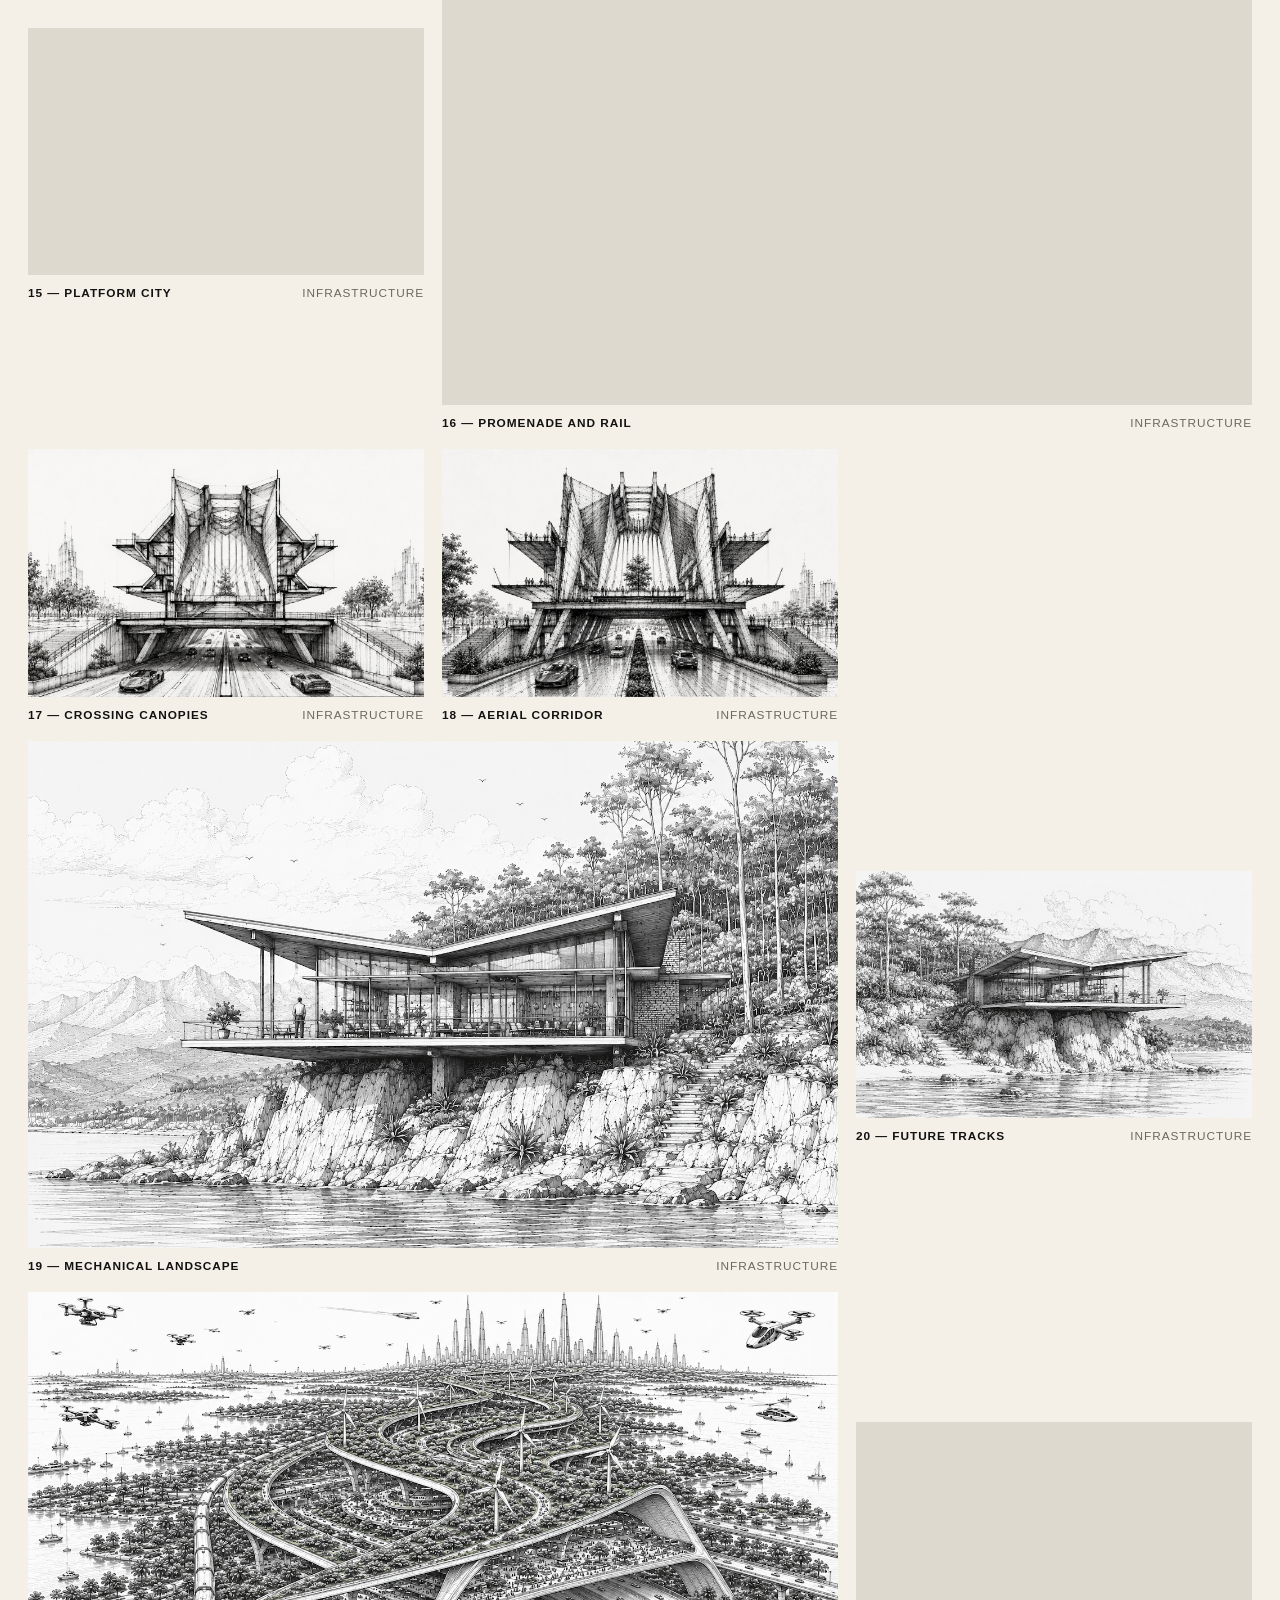
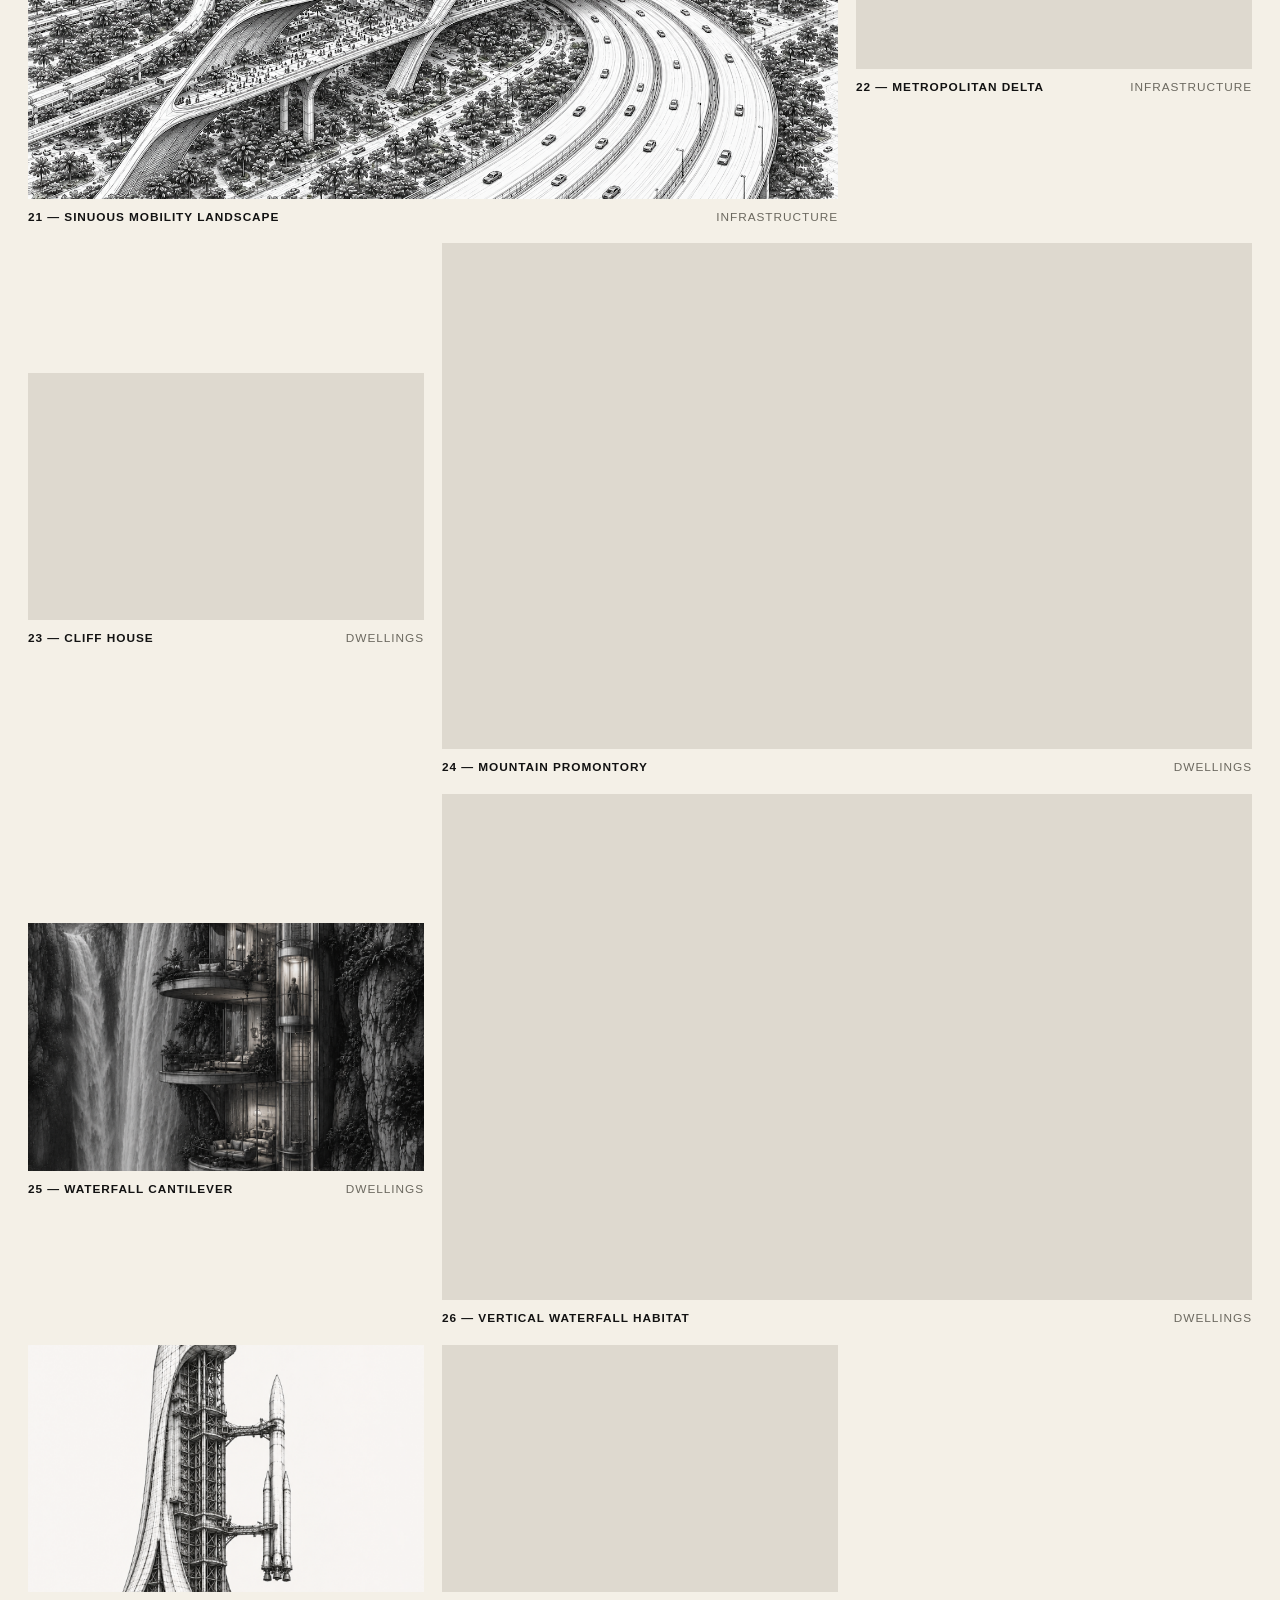
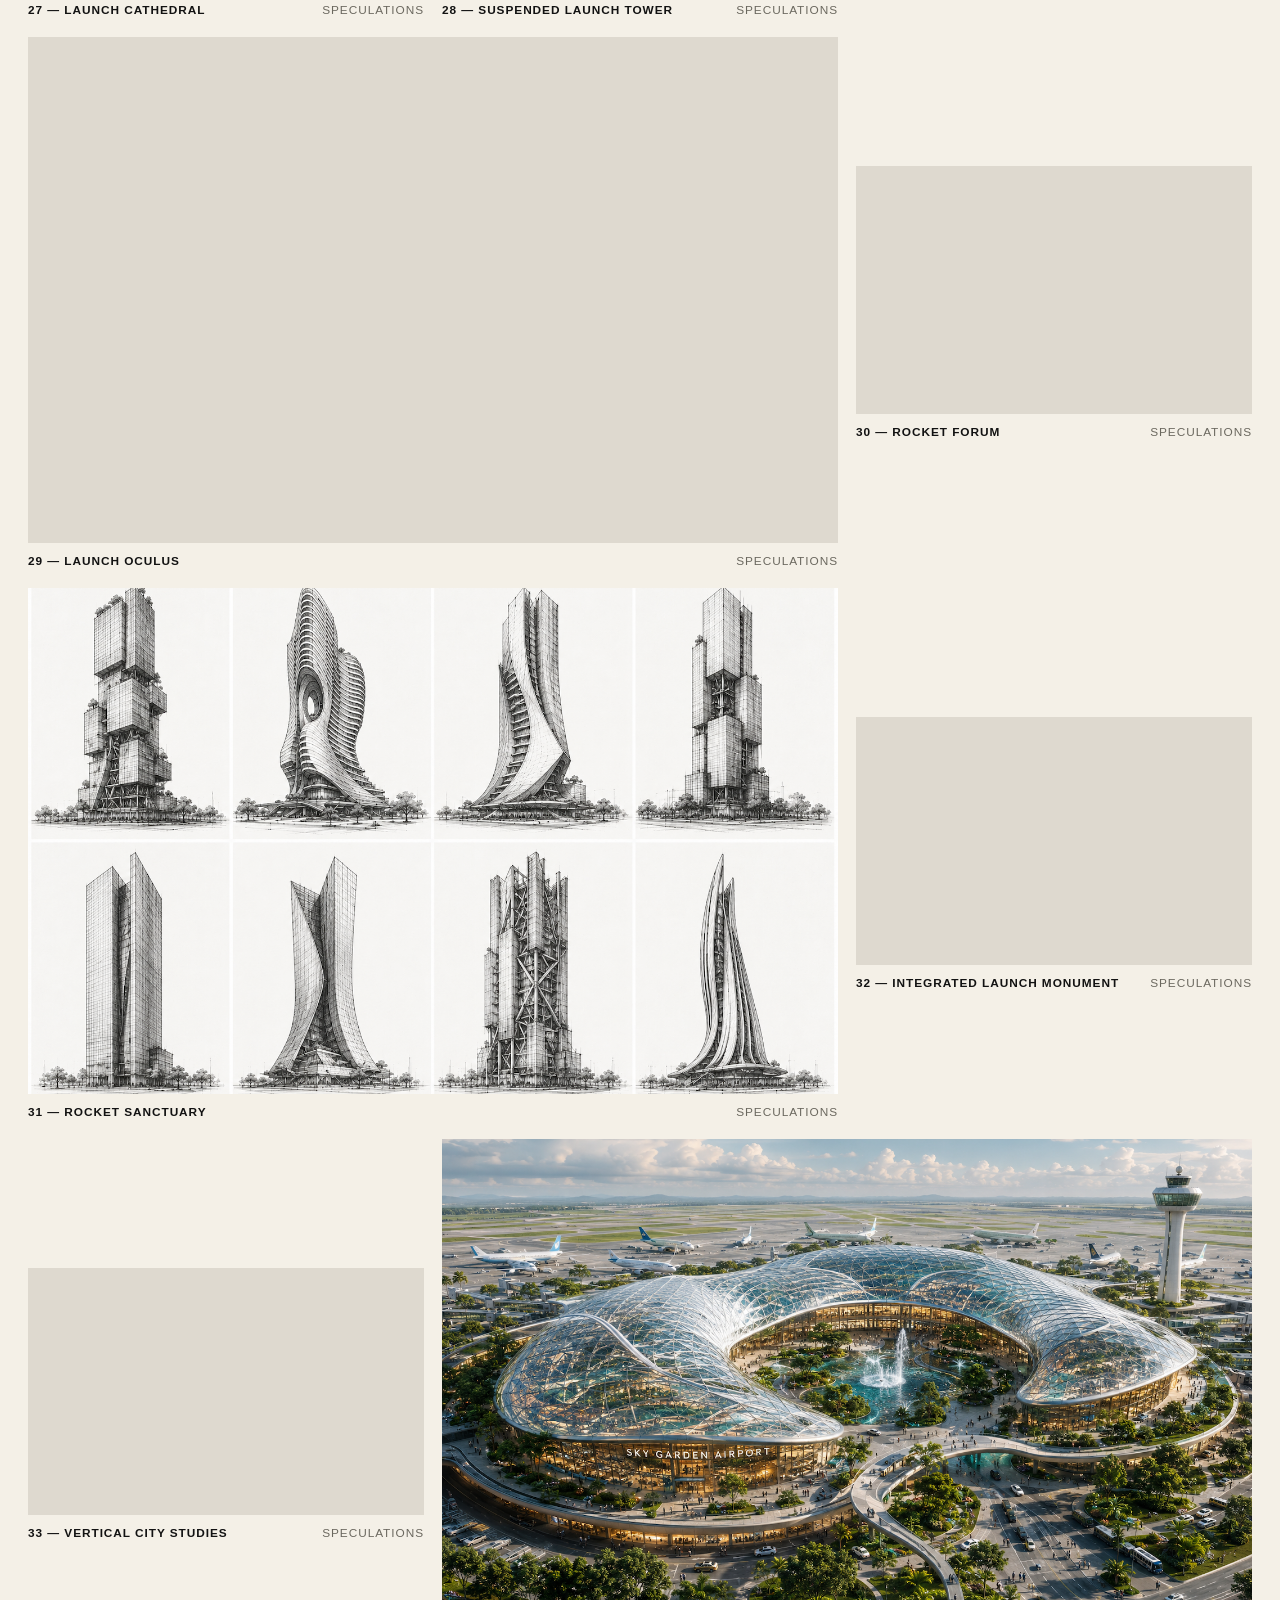
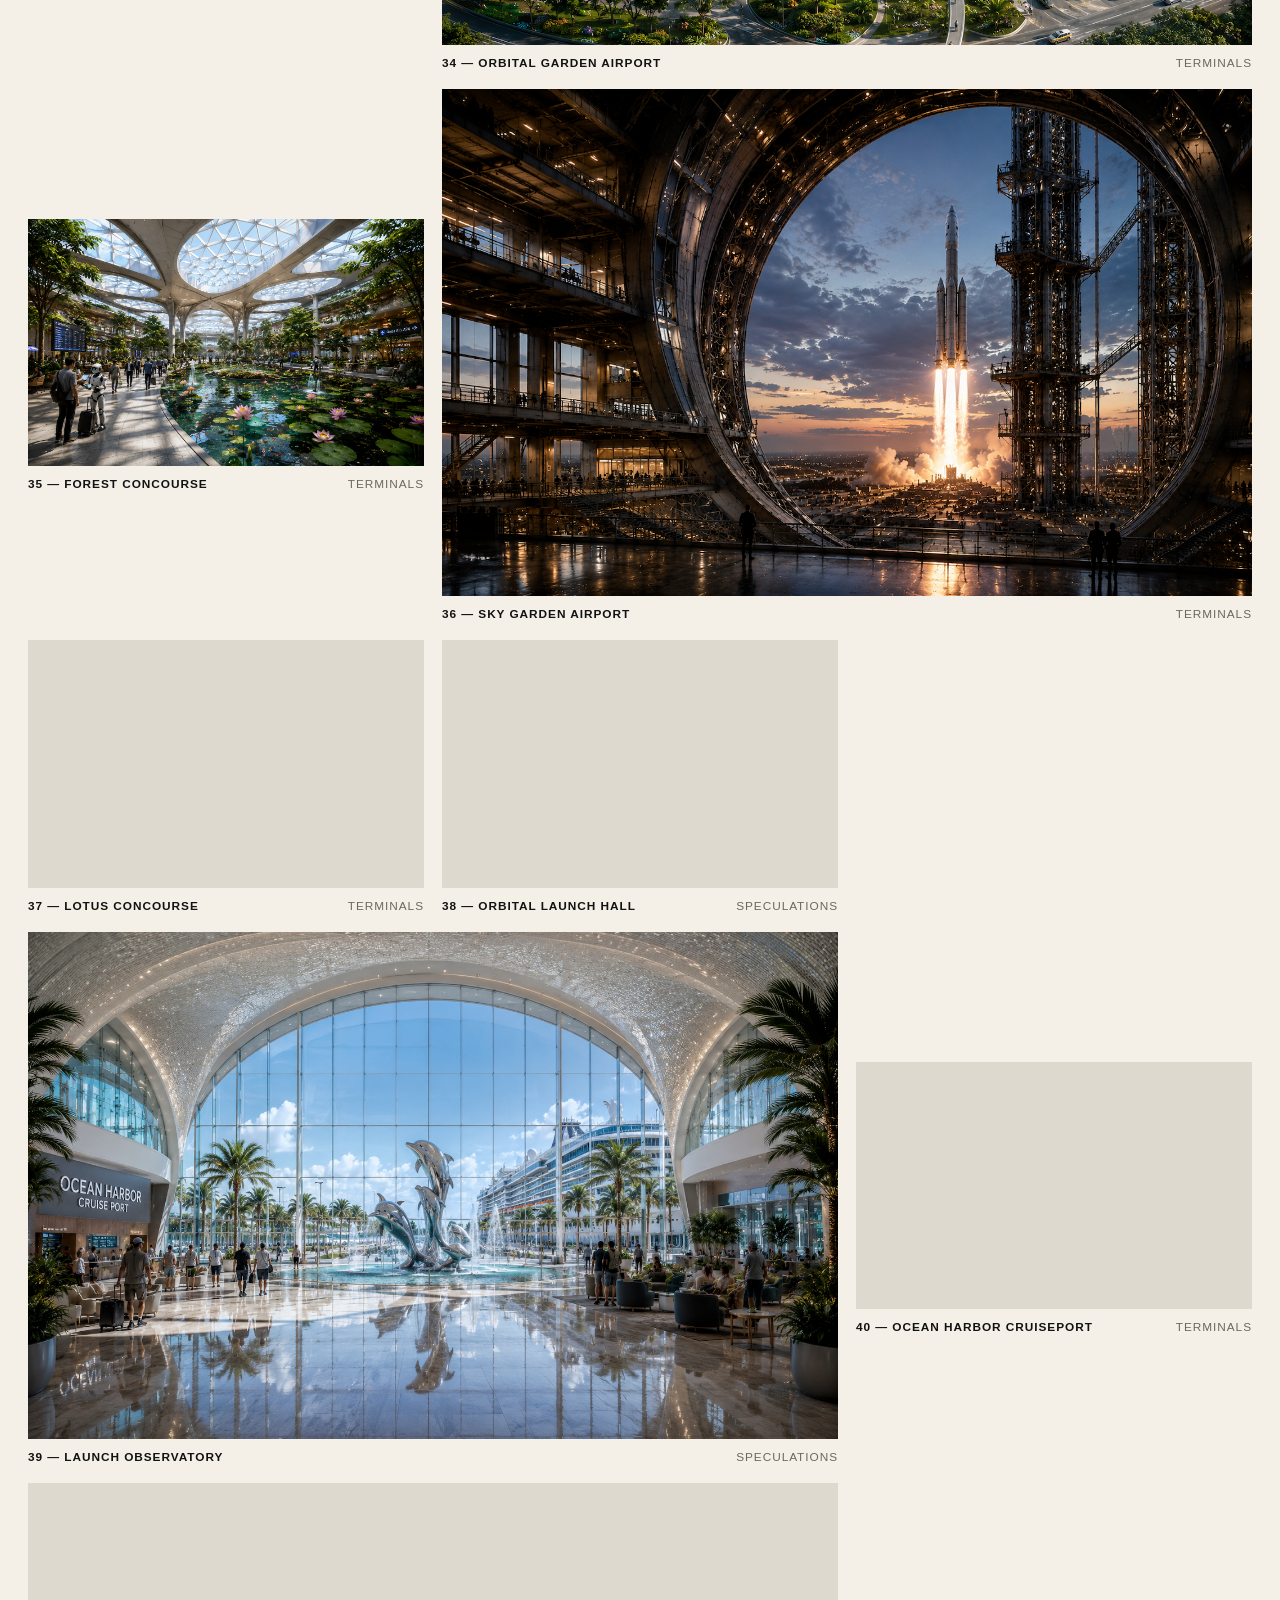
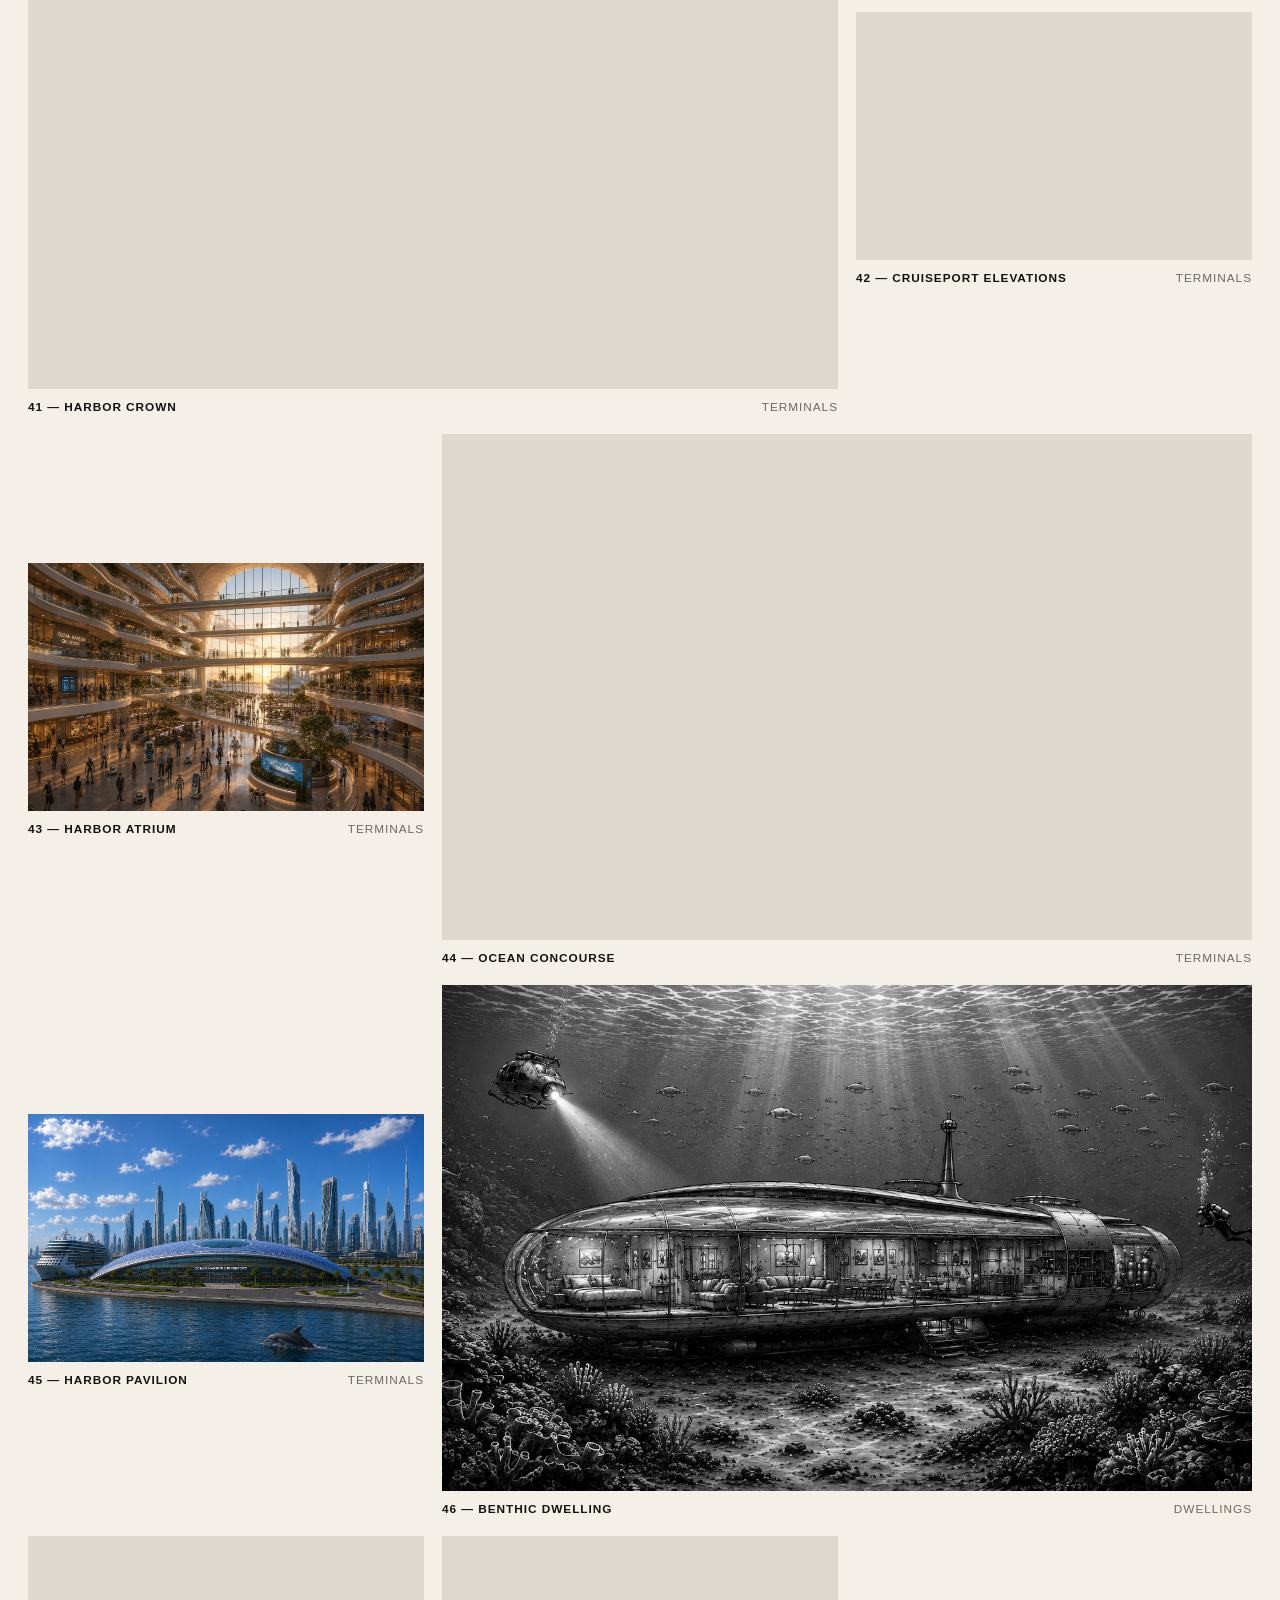
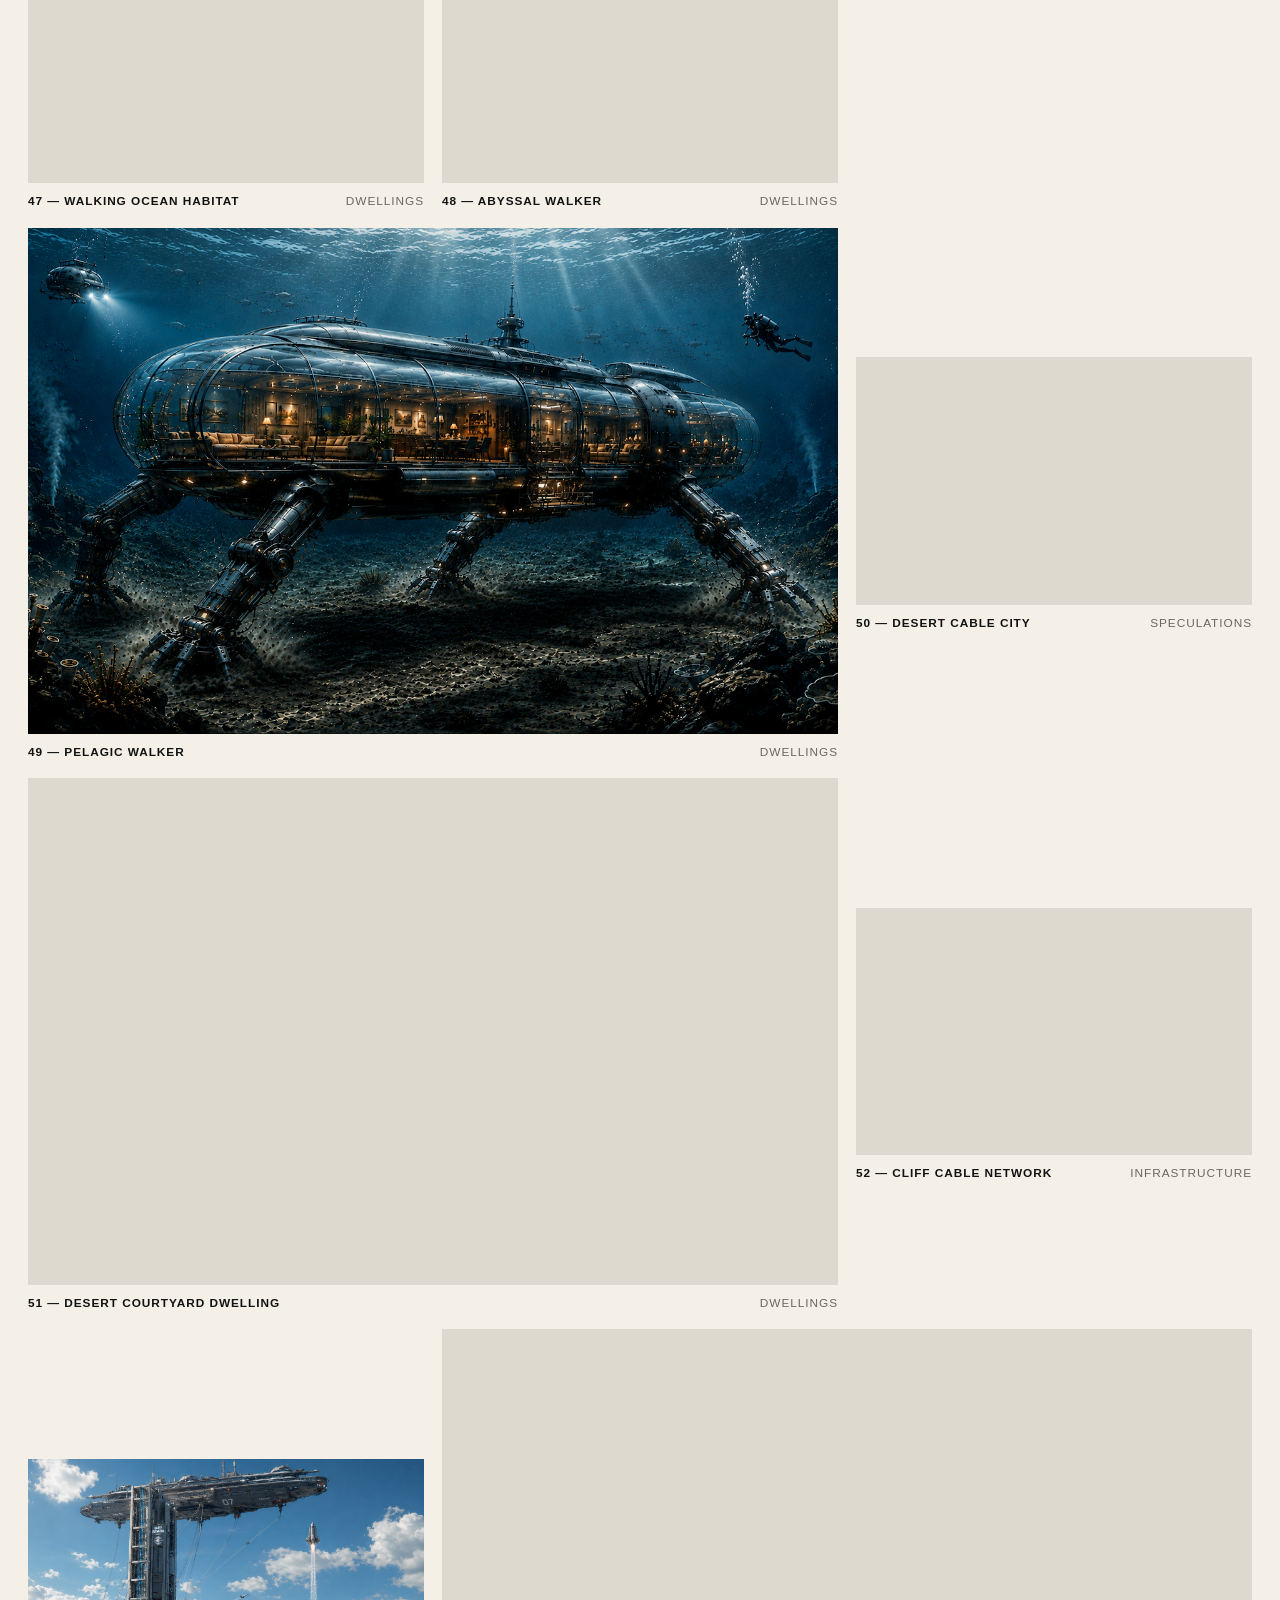
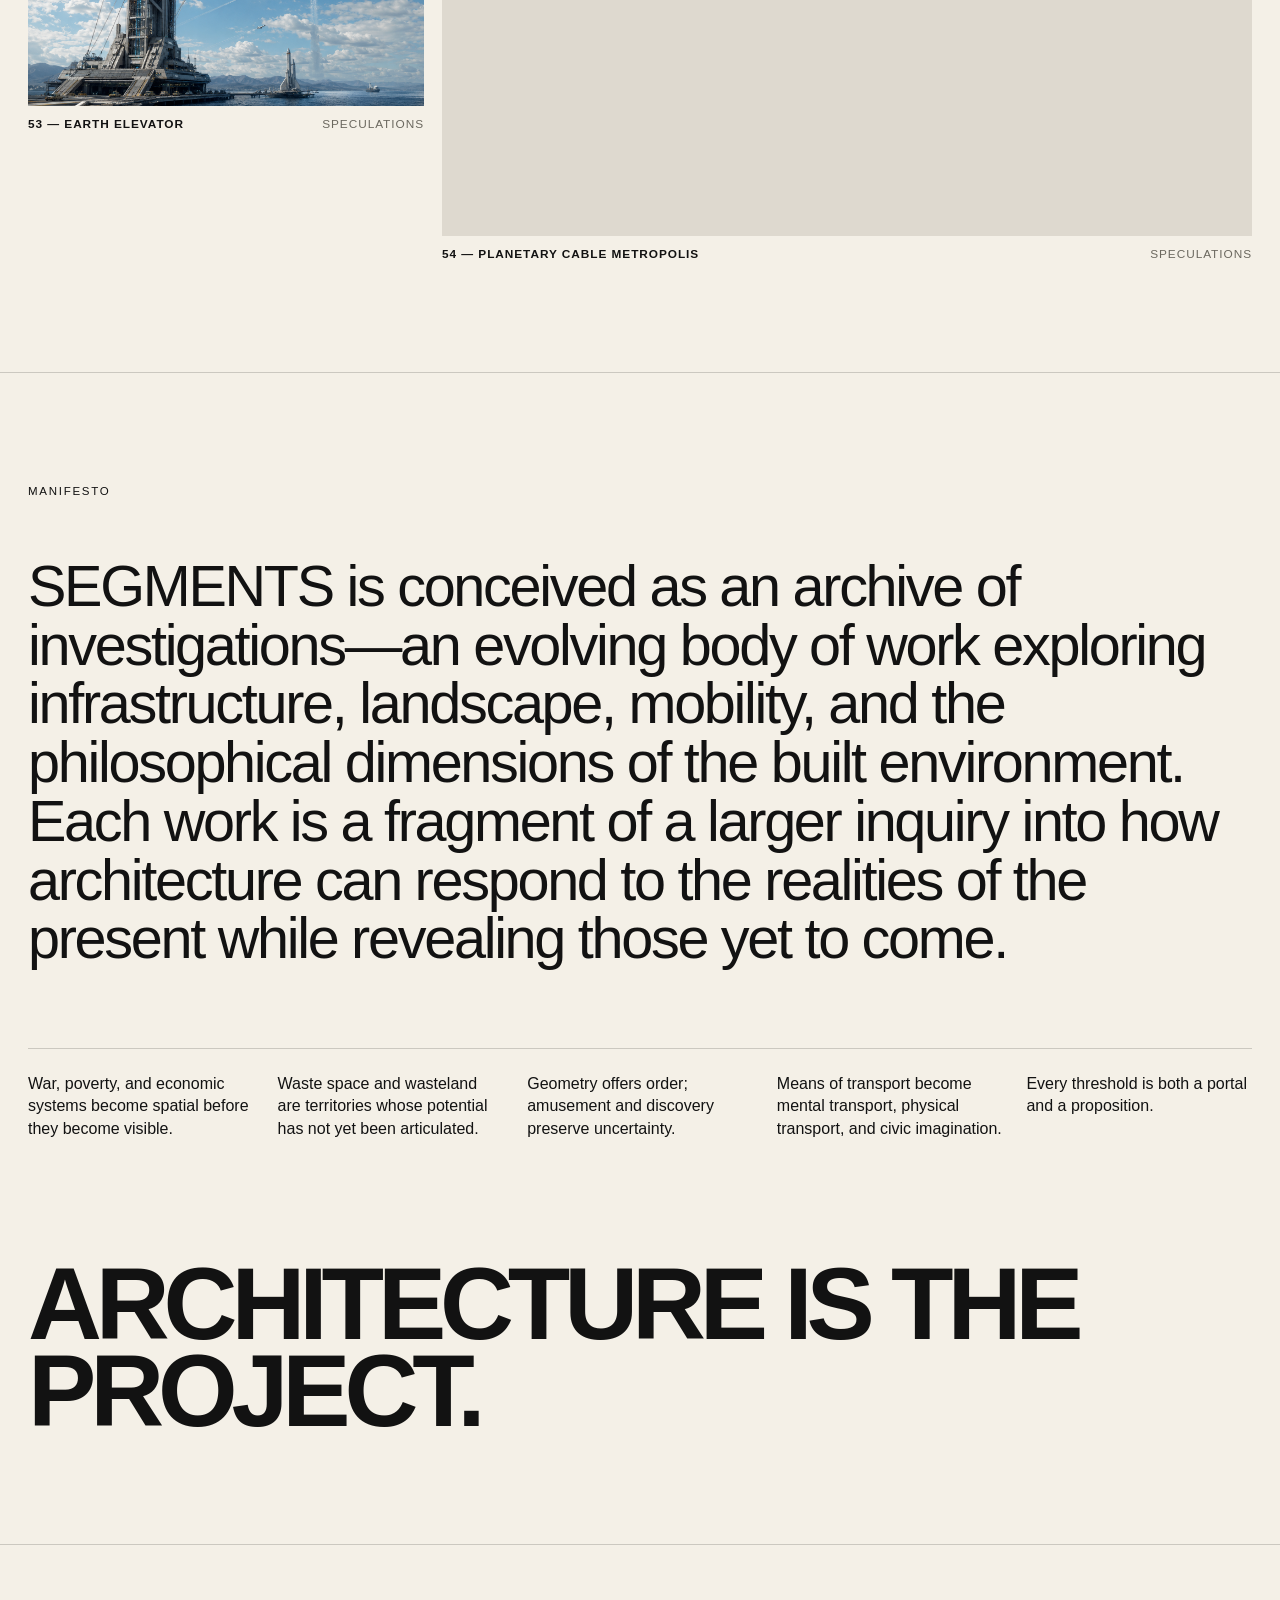
==== commit 3bd57f5c: "VERSION 2 FULL" ====
--- a/index.html
+++ b/index.html
@@ -3,38 +3,38 @@
 <head>
   <meta charset="utf-8">
   <meta name="viewport" content="width=device-width, initial-scale=1">
-  <meta name="theme-color" content="#fbfaf6">
-  <meta name="description" content="SEGMENTS v2 — an architectural archive by Andre Vasconcelos.">
-  <title>SEGMENTS v2 — Preview</title>
-  <link rel="stylesheet" href="styles.css?v=20260719-2">
+  <meta name="theme-color" content="#f4f0e7">
+  <meta name="description" content="SEGMENTS — an architectural archive by Andre Vasconcelos.">
+  <title>SEGMENTS — Andre Vasconcelos</title>
+  <link rel="stylesheet" href="styles.css">
 </head>
 <body>
   <header class="site-header">
-    <a class="brand" href="#top">SEGMENTS <span>v2 preview</span></a>
+    <a class="brand" href="#top" aria-label="SEGMENTS home">SEGMENTS</a>
     <button class="menu-toggle" aria-expanded="false" aria-controls="site-nav">Menu</button>
-    <nav id="site-nav" class="site-nav" aria-label="Primary">
+    <nav id="site-nav" class="site-nav" aria-label="Primary navigation">
       <a href="#archive">Archive</a>
       <a href="#manifesto">Manifesto</a>
-      <a href="#leisure">Leisure</a>
+      <a href="#architect">Architect</a>
       <a href="#support">Support</a>
     </nav>
   </header>
 
   <main id="top">
-    <section class="hero">
+    <section class="hero" aria-labelledby="hero-title">
       <p class="kicker">Andre Vasconcelos</p>
-      <h1>SEGMENTS</h1>
+      <h1 id="hero-title">SEGMENTS</h1>
       <div class="hero-bottom">
         <p>Critical Architecture<br>Speculative Infrastructure<br>Definitive Visions</p>
         <a href="#archive">Enter archive ↓</a>
       </div>
     </section>
 
-    <section id="archive" class="section archive">
+    <section id="archive" class="section archive" aria-labelledby="archive-title">
       <div class="section-heading">
         <div>
           <p class="eyebrow">Archive</p>
-          <h2>Investigations</h2>
+          <h2 id="archive-title">Investigations</h2>
         </div>
         <div class="filters" role="group" aria-label="Filter investigations">
           <button class="filter active" data-filter="all">All</button>
@@ -44,12 +44,13 @@
           <button class="filter" data-filter="speculations">Speculations</button>
         </div>
       </div>
+      <div id="gallery-status" class="gallery-status" aria-live="polite"></div>
       <div id="gallery" class="gallery"></div>
     </section>
 
     <section id="manifesto" class="section manifesto">
       <p class="eyebrow">Manifesto</p>
-      <p class="lead">SEGMENTS is conceived as an archive of investigations—an evolving body of work exploring infrastructure, landscape, mobility, and the philosophical dimensions of the built environment.</p>
+      <p class="lead">SEGMENTS is conceived as an archive of investigations—an evolving body of work exploring infrastructure, landscape, mobility, and the philosophical dimensions of the built environment. Each work is a fragment of a larger inquiry into how architecture can respond to the realities of the present while revealing those yet to come.</p>
       <div class="manifesto-grid">
         <p>War, poverty, and economic systems become spatial before they become visible.</p>
         <p>Waste space and wasteland are territories whose potential has not yet been articulated.</p>
@@ -60,9 +61,9 @@
       <p class="closing-line">ARCHITECTURE IS THE PROJECT.</p>
     </section>
 
-    <section id="leisure" class="section leisure">
-      <div class="leisure-heading">
-        <p class="eyebrow">Leisure</p>
+    <section id="architect" class="section architect">
+      <div class="architect-heading">
+        <p class="eyebrow">Architect</p>
         <h2>SEGMENTS ARCHITECT</h2>
       </div>
       <article class="essay">
@@ -90,8 +91,8 @@
   </footer>
 
   <dialog id="viewer" class="viewer">
-    <button id="viewer-close" class="close" aria-label="Close">×</button>
-    <button id="viewer-prev" class="nav prev" aria-label="Previous">←</button>
+    <button id="viewer-close" class="close" aria-label="Close viewer">×</button>
+    <button id="viewer-prev" class="nav prev" aria-label="Previous project">←</button>
     <figure>
       <div class="image-wrap"><img id="viewer-image" alt=""></div>
       <figcaption>
@@ -101,10 +102,10 @@
         <p id="viewer-poem" class="poem"></p>
       </figcaption>
     </figure>
-    <button id="viewer-next" class="nav next" aria-label="Next">→</button>
+    <button id="viewer-next" class="nav next" aria-label="Next project">→</button>
   </dialog>
 
-  <script src="../works.js?v=20260719-2"></script>
-  <script src="script.js?v=20260719-2"></script>
+  <script src="works.js"></script>
+  <script src="script.js"></script>
 </body>
-</html>+</html>
--- a/styles.css
+++ b/styles.css
@@ -1,5 +1,71 @@
-:root{--paper:#fbfaf6;--ink:#171717;--muted:#6d6d68;--line:#dfddd6;--panel:#f1f0eb;--pad:clamp(20px,4.5vw,72px);--ease:cubic-bezier(.2,.7,.2,1);--sans:Arial,Helvetica,sans-serif}
-*{box-sizing:border-box}html{scroll-behavior:smooth}body{margin:0;background:var(--paper);color:var(--ink);font-family:var(--sans);line-height:1.5}a{color:inherit}.site-header{position:sticky;top:0;z-index:20;display:flex;align-items:center;justify-content:space-between;padding:18px var(--pad);background:rgba(251,250,246,.94);backdrop-filter:blur(14px);border-bottom:1px solid rgba(23,23,23,.09)}.brand,.site-nav a,.menu-toggle{text-decoration:none;text-transform:uppercase;letter-spacing:.14em;font-size:11px}.brand{font-weight:700}.brand span{color:var(--muted);font-weight:400;margin-left:8px}.site-nav{display:flex;gap:24px}.menu-toggle{display:none;border:0;background:none;padding:0}.hero{min-height:calc(100svh - 55px);padding:clamp(70px,10vw,150px) var(--pad) 48px;display:flex;flex-direction:column;justify-content:space-between;border-bottom:1px solid var(--line)}.kicker,.eyebrow{margin:0 0 18px;color:var(--muted);text-transform:uppercase;letter-spacing:.16em;font-size:10px}.hero h1{margin:0;font-family:var(--sans);font-weight:700;font-size:clamp(74px,18vw,280px);line-height:.75;letter-spacing:-.065em}.hero-bottom{display:flex;justify-content:space-between;align-items:flex-end;gap:30px}.hero-bottom p{margin:0;text-transform:uppercase;letter-spacing:.13em;font-size:11px}.hero-bottom a{text-decoration:none;text-transform:uppercase;letter-spacing:.14em;font-size:10px}.section{padding:clamp(90px,12vw,180px) var(--pad);border-bottom:1px solid var(--line)}.section-heading{display:flex;justify-content:space-between;align-items:end;gap:30px;margin-bottom:50px}.section h2{margin:0;font-family:var(--sans);font-weight:700;font-size:clamp(45px,7vw,105px);line-height:.9;letter-spacing:-.055em}.filters{display:flex;gap:8px;flex-wrap:wrap;justify-content:flex-end}.filter{border:0;border-bottom:1px solid transparent;background:none;padding:5px 2px;color:var(--muted);text-transform:uppercase;letter-spacing:.1em;font-size:10px;cursor:pointer}.filter.active,.filter:hover{color:var(--ink);border-bottom-color:var(--ink)}.gallery{display:grid;grid-template-columns:repeat(12,1fr);gap:clamp(14px,1.8vw,28px)}.card{grid-column:span 4;border:0;background:none;padding:0;color:inherit;text-align:left;cursor:pointer}.card:nth-child(6n+1),.card:nth-child(6n+4){grid-column:span 8}.card-media{display:block;aspect-ratio:16/10;overflow:hidden;background:var(--panel);position:relative}.card.portrait .card-media{aspect-ratio:4/5}.card img{width:100%;height:100%;object-fit:cover;display:block;transition:transform .8s var(--ease),filter .5s;filter:saturate(.9)}.card:hover img{transform:scale(1.018);filter:saturate(1)}.card-copy{display:flex;justify-content:space-between;gap:15px;padding:11px 0 26px;border-top:1px solid var(--line)}.card-title{font-family:var(--sans);font-weight:700;font-size:16px;letter-spacing:-.015em}.card-category,.card-index{font-size:9px;text-transform:uppercase;letter-spacing:.12em;color:var(--muted)}.card[hidden]{display:none}.image-error{display:grid;place-items:center;width:100%;height:100%;padding:20px;text-align:center;color:var(--muted);font-size:10px;letter-spacing:.12em;text-transform:uppercase}.manifesto .lead{max-width:1200px;margin:0 0 80px;font-family:var(--sans);font-weight:500;font-size:clamp(28px,4.8vw,68px);line-height:1.08;letter-spacing:-.04em}.manifesto-grid{display:grid;grid-template-columns:repeat(2,minmax(0,1fr));gap:18px 60px;max-width:920px;margin-left:auto}.manifesto-grid p{margin:0;padding-top:12px;border-top:1px solid var(--line)}.closing-line{margin:clamp(120px,18vw,250px) 0 0;font-family:var(--sans);font-weight:700;font-size:clamp(50px,9vw,145px);line-height:.84;letter-spacing:-.06em}.leisure{display:grid;grid-template-columns:minmax(250px,1fr) minmax(0,2fr);gap:clamp(40px,8vw,130px)}.leisure-heading{position:sticky;top:100px;align-self:start}.essay{max-width:760px;font-family:var(--sans);font-size:clamp(20px,2.15vw,32px);line-height:1.52;letter-spacing:-.02em}.essay p{margin:0 0 1.45em}.support h2{max-width:980px}.support>a{display:inline-block;margin-top:35px;text-decoration:none;border-bottom:1px solid var(--ink);padding-bottom:4px}footer{display:grid;grid-template-columns:1fr 1fr auto;gap:25px;padding:45px var(--pad);font-size:12px;color:var(--muted)}footer strong{color:var(--ink)}footer a{text-decoration:none}.viewer{position:fixed;inset:0;width:100vw;height:100svh;max-width:none;max-height:none;margin:0;padding:0;border:0;background:#111;color:#f7f6f1}.viewer::backdrop{background:#111}.viewer[open]{animation:fade .3s ease}@keyframes fade{from{opacity:0}to{opacity:1}}.viewer figure{height:100%;margin:0;display:grid;grid-template-columns:minmax(0,1.75fr) minmax(320px,.7fr)}.image-wrap{display:grid;place-items:center;background:#0b0b0b}.viewer img{width:100%;height:100%;object-fit:contain}.viewer figcaption{overflow:auto;padding:90px clamp(24px,4vw,66px) 55px;border-left:1px solid #333}.viewer-meta{display:flex;justify-content:space-between;color:#aaa;font-size:9px;text-transform:uppercase;letter-spacing:.14em}.viewer h2{margin:50px 0 28px;font-family:var(--sans);font-size:clamp(38px,4.5vw,72px);font-weight:700;line-height:.95;letter-spacing:-.045em}.viewer figcaption>p{color:#ccc}.poem{white-space:pre-line;margin-top:55px!important;padding-top:20px;border-top:1px solid #393939;font-family:var(--sans);font-style:normal}.close,.nav{position:fixed;z-index:4;border:0;background:rgba(0,0,0,.22);color:white;cursor:pointer}.close{right:22px;top:18px;width:44px;height:44px;border-radius:50%;font-size:28px}.nav{top:50%;transform:translateY(-50%);width:44px;height:60px;font-size:23px}.prev{left:14px}.next{right:calc(28% + 14px)}.no-scroll{overflow:hidden}
-@media(max-width:900px){.site-nav{position:fixed;right:16px;top:58px;display:none;flex-direction:column;align-items:flex-end;background:var(--paper);border:1px solid var(--line);padding:20px}.site-nav.open{display:flex}.menu-toggle{display:block}.section-heading{align-items:flex-start;flex-direction:column}.filters{justify-content:flex-start}.card,.card:nth-child(6n+1),.card:nth-child(6n+4){grid-column:span 6}.leisure{grid-template-columns:1fr}.leisure-heading{position:static}.viewer figure{grid-template-columns:1fr;grid-template-rows:58vh 42vh}.viewer figcaption{border-left:0;border-top:1px solid #333;padding:34px 24px 70px}.viewer h2{margin:24px 0 18px}.next{right:14px}}
-@media(max-width:560px){.hero-bottom{align-items:flex-start;flex-direction:column}.gallery{grid-template-columns:1fr}.card,.card:nth-child(6n+1),.card:nth-child(6n+4){grid-column:1}.manifesto-grid{grid-template-columns:1fr}footer{grid-template-columns:1fr}.viewer figure{grid-template-rows:52vh 48vh}}
-@media(prefers-reduced-motion:reduce){*{scroll-behavior:auto!important;animation-duration:.01ms!important;transition-duration:.01ms!important}}+:root {
+  --paper:#f4f0e7;
+  --ink:#121212;
+  --muted:#6b685f;
+  --line:rgba(18,18,18,.18);
+  --max:1600px;
+}
+*{box-sizing:border-box}
+html{scroll-behavior:smooth}
+body{margin:0;background:var(--paper);color:var(--ink);font-family:Arial,Helvetica,sans-serif;line-height:1.4}
+a{color:inherit;text-decoration:none}
+button{font:inherit;color:inherit}
+img{display:block;max-width:100%}
+.site-header{position:sticky;top:0;z-index:50;display:flex;align-items:center;justify-content:space-between;gap:2rem;padding:18px 28px;border-bottom:1px solid var(--line);background:rgba(244,240,231,.93);backdrop-filter:blur(10px)}
+.brand{font-weight:800;letter-spacing:.06em}
+.site-nav{display:flex;gap:24px;font-size:.8rem;text-transform:uppercase;letter-spacing:.08em}
+.site-nav a:hover{opacity:.55}
+.menu-toggle{display:none;border:0;background:none;text-transform:uppercase;letter-spacing:.08em}
+main,footer{max-width:var(--max);margin:auto}
+.hero{min-height:85vh;padding:80px 28px 36px;display:grid;grid-template-rows:auto 1fr auto;border-bottom:1px solid var(--line)}
+.kicker,.eyebrow{margin:0;font-size:.72rem;text-transform:uppercase;letter-spacing:.15em}
+.hero h1{align-self:center;margin:0;font-size:clamp(4.5rem,17vw,17rem);line-height:.76;letter-spacing:-.075em;font-weight:800}
+.hero-bottom{display:flex;justify-content:space-between;align-items:flex-end;gap:2rem;font-size:.86rem;text-transform:uppercase;letter-spacing:.06em}
+.hero-bottom p{margin:0}
+.section{padding:110px 28px;border-bottom:1px solid var(--line)}
+.section-heading{display:flex;justify-content:space-between;align-items:end;gap:2rem;margin-bottom:44px}
+h2{margin:.25rem 0 0;font-size:clamp(2.4rem,6vw,6.5rem);line-height:.9;letter-spacing:-.05em}
+.filters{display:flex;gap:8px;flex-wrap:wrap;justify-content:flex-end}
+.filter{border:1px solid var(--line);background:transparent;border-radius:999px;padding:8px 13px;cursor:pointer;font-size:.72rem;text-transform:uppercase;letter-spacing:.08em}
+.filter.active,.filter:hover{background:var(--ink);color:var(--paper)}
+.gallery-status{min-height:1.4em;margin-bottom:16px;color:var(--muted);font-size:.8rem}
+.gallery{display:grid;grid-template-columns:repeat(12,1fr);gap:18px}
+.card{grid-column:span 4;border:0;background:none;padding:0;text-align:left;cursor:pointer}
+.card:nth-child(5n+1),.card:nth-child(5n+4){grid-column:span 8}
+.card-media{aspect-ratio:16/10;overflow:hidden;background:#ded9cf}
+.card img{width:100%;height:100%;object-fit:cover;transition:transform .45s ease,filter .3s ease}
+.card:hover img{transform:scale(1.015);filter:contrast(1.03)}
+.card-meta{display:flex;justify-content:space-between;gap:1rem;padding-top:10px;font-size:.74rem;text-transform:uppercase;letter-spacing:.08em}
+.card-title{font-weight:700}
+.card-category{color:var(--muted)}
+.image-error{display:grid;place-items:center;height:100%;padding:20px;border:1px solid var(--line);font-size:.72rem;text-transform:uppercase;letter-spacing:.08em}
+.manifesto .lead{max-width:1200px;font-size:clamp(2rem,4.5vw,5.5rem);line-height:1.02;letter-spacing:-.04em}
+.manifesto-grid{display:grid;grid-template-columns:repeat(5,1fr);gap:24px;margin-top:80px;padding-top:24px;border-top:1px solid var(--line)}
+.manifesto-grid p{margin:0}
+.closing-line{margin:120px 0 0;font-size:clamp(2.8rem,8vw,9rem);font-weight:800;line-height:.85;letter-spacing:-.06em}
+.architect{display:grid;grid-template-columns:1fr 2fr;gap:8vw}
+.essay{font-size:clamp(1.25rem,2vw,2rem);max-width:900px}
+.essay p:first-child{margin-top:0}
+.support h2{max-width:1000px}
+.support>a{display:inline-block;margin-top:40px;border-bottom:1px solid;padding-bottom:4px;text-transform:uppercase;letter-spacing:.08em}
+footer{display:flex;justify-content:space-between;gap:1rem;padding:34px 28px;font-size:.78rem;text-transform:uppercase;letter-spacing:.08em}
+.viewer{width:100vw;max-width:none;height:100vh;max-height:none;margin:0;border:0;padding:0;background:var(--paper);color:var(--ink)}
+.viewer::backdrop{background:rgba(0,0,0,.5)}
+.viewer[open]{display:grid;grid-template-columns:56px 1fr 56px;align-items:center}
+.viewer figure{margin:0;height:100vh;display:grid;grid-template-columns:minmax(0,2fr) minmax(300px,1fr)}
+.image-wrap{display:grid;place-items:center;background:#111;overflow:hidden}
+.image-wrap img{width:100%;height:100%;object-fit:contain}
+.viewer figcaption{padding:70px 40px;overflow:auto}
+.viewer-meta{display:flex;justify-content:space-between;font-size:.72rem;text-transform:uppercase;letter-spacing:.1em;color:var(--muted)}
+.viewer h2{font-size:clamp(2.3rem,5vw,5rem);margin:50px 0 30px}
+.poem{white-space:pre-line;font-style:italic;margin-top:40px;padding-top:26px;border-top:1px solid var(--line)}
+.close,.nav{border:0;background:transparent;cursor:pointer;font-size:2rem;z-index:2}
+.close{position:fixed;right:24px;top:18px}
+.nav{height:100%}
+@media(max-width:900px){
+  .menu-toggle{display:block}.site-nav{display:none;position:absolute;top:100%;left:0;right:0;padding:20px 28px;background:var(--paper);border-bottom:1px solid var(--line);flex-direction:column}.site-nav.open{display:flex}
+  .hero{min-height:72vh}.hero-bottom,.section-heading{align-items:flex-start;flex-direction:column}.filters{justify-content:flex-start}
+  .card,.card:nth-child(n){grid-column:span 6}.manifesto-grid{grid-template-columns:1fr 1fr}.architect{grid-template-columns:1fr}
+  .viewer[open]{grid-template-columns:1fr}.viewer figure{grid-template-columns:1fr;height:auto;min-height:100vh}.image-wrap{height:58vh}.viewer figcaption{padding:40px 24px}.viewer .nav{position:fixed;bottom:10px;height:auto}.viewer .prev{left:20px}.viewer .next{right:20px}
+}
+@media(max-width:560px){.site-header,.hero,.section,footer{padding-left:18px;padding-right:18px}.card,.card:nth-child(n){grid-column:1/-1}.manifesto-grid{grid-template-columns:1fr}.hero h1{font-size:22vw}.section{padding-top:75px;padding-bottom:75px}footer{flex-direction:column}}
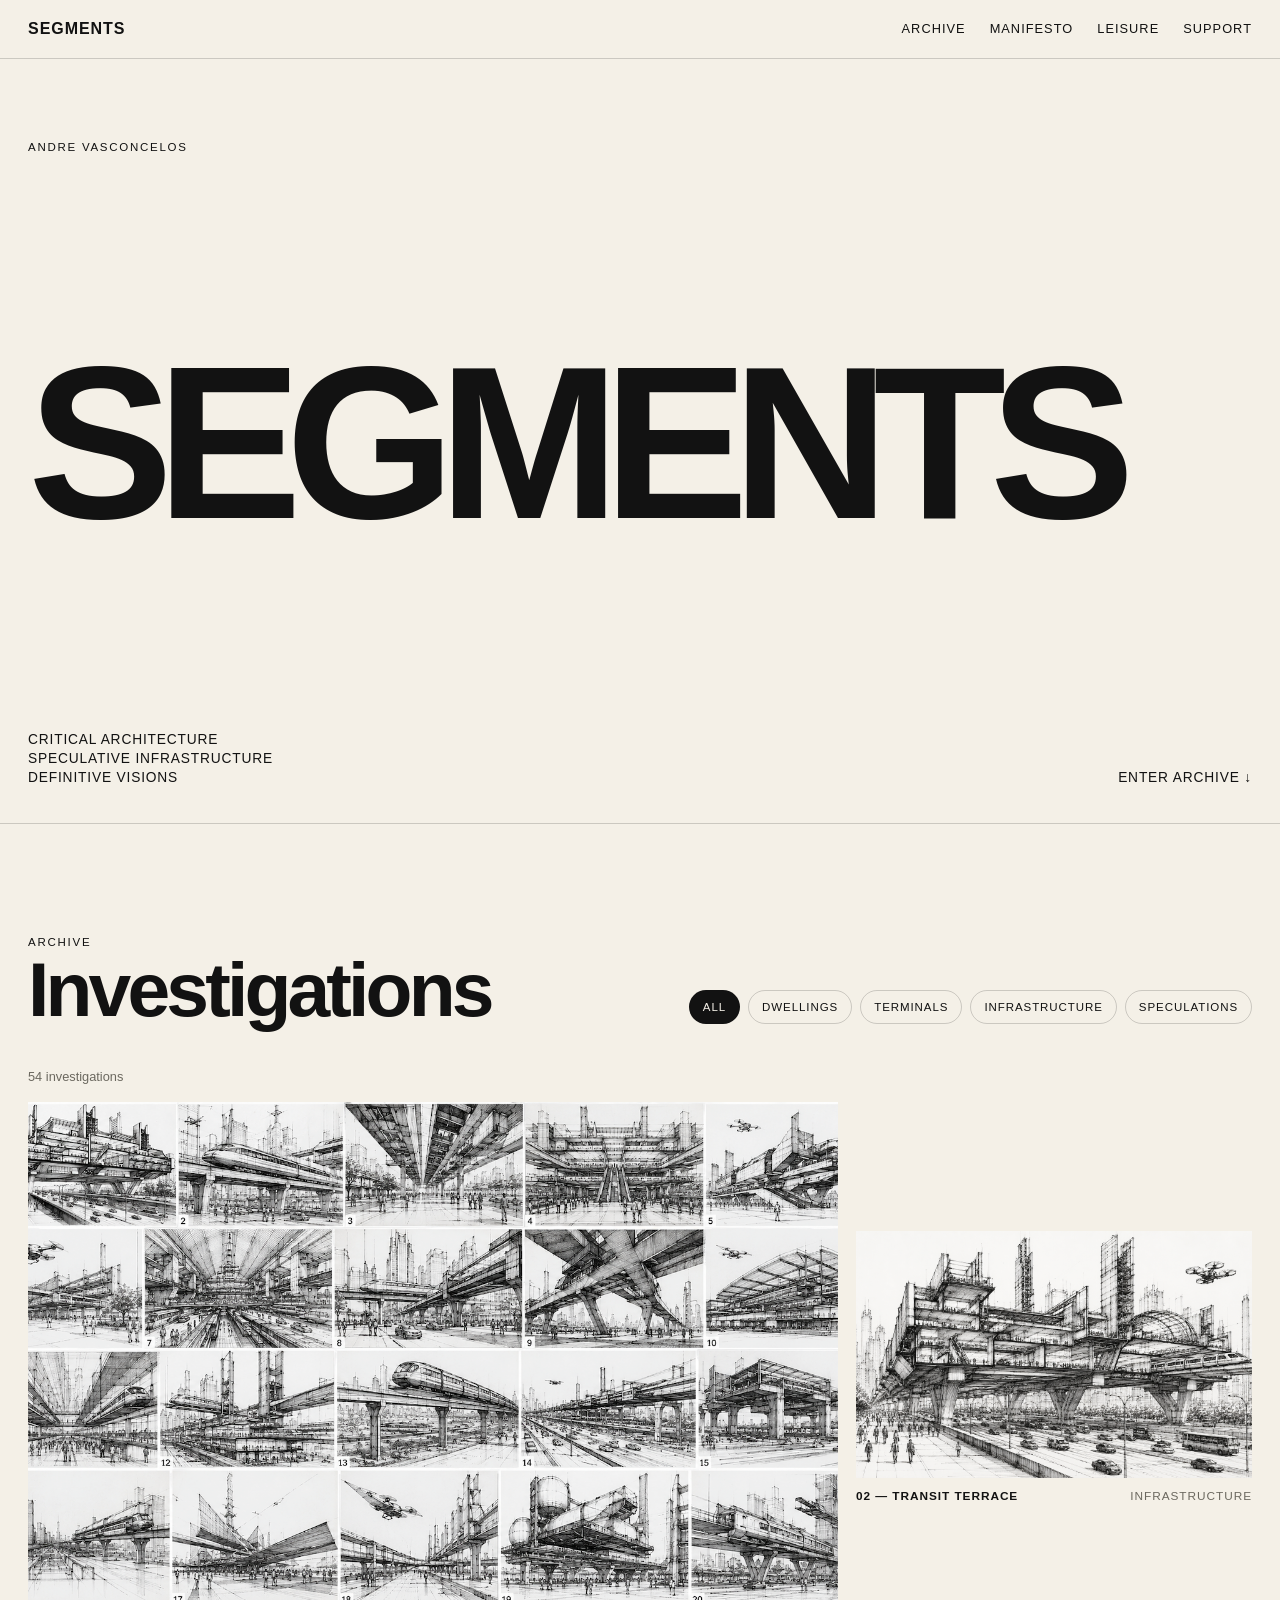
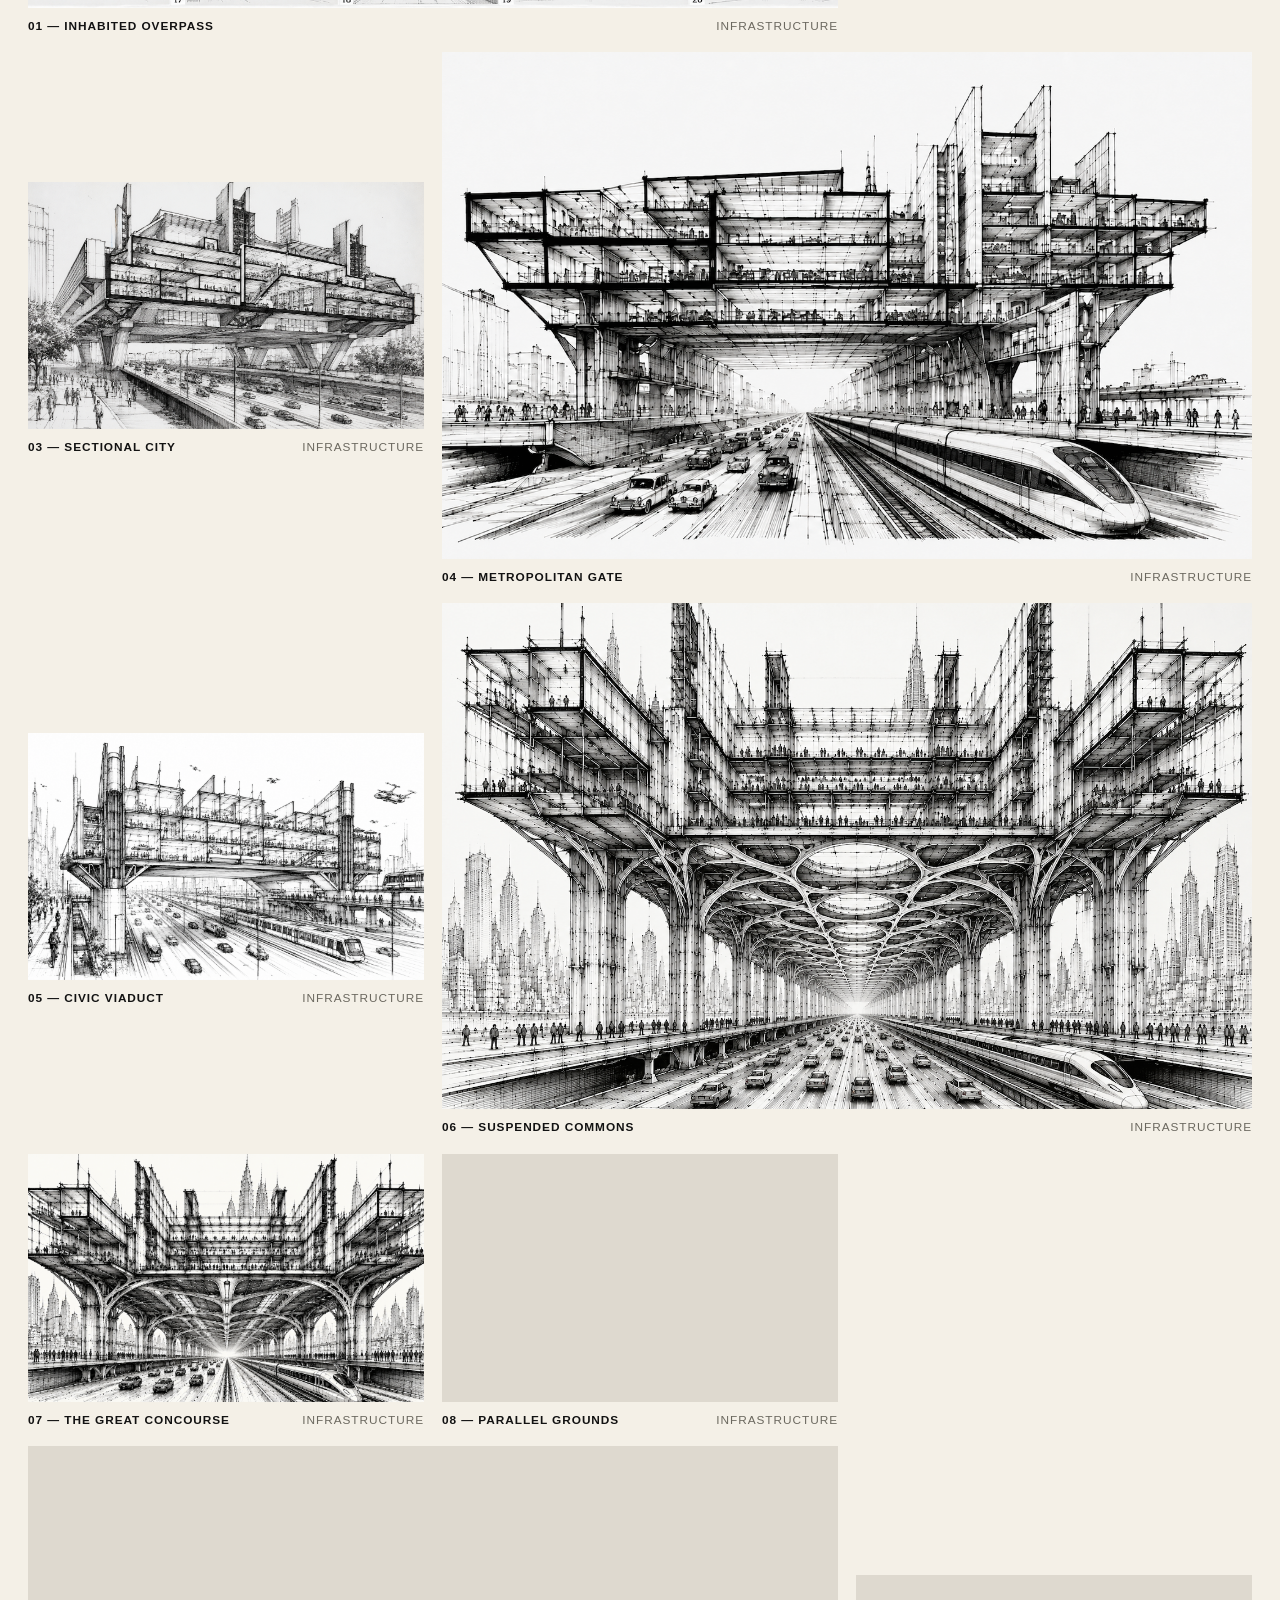
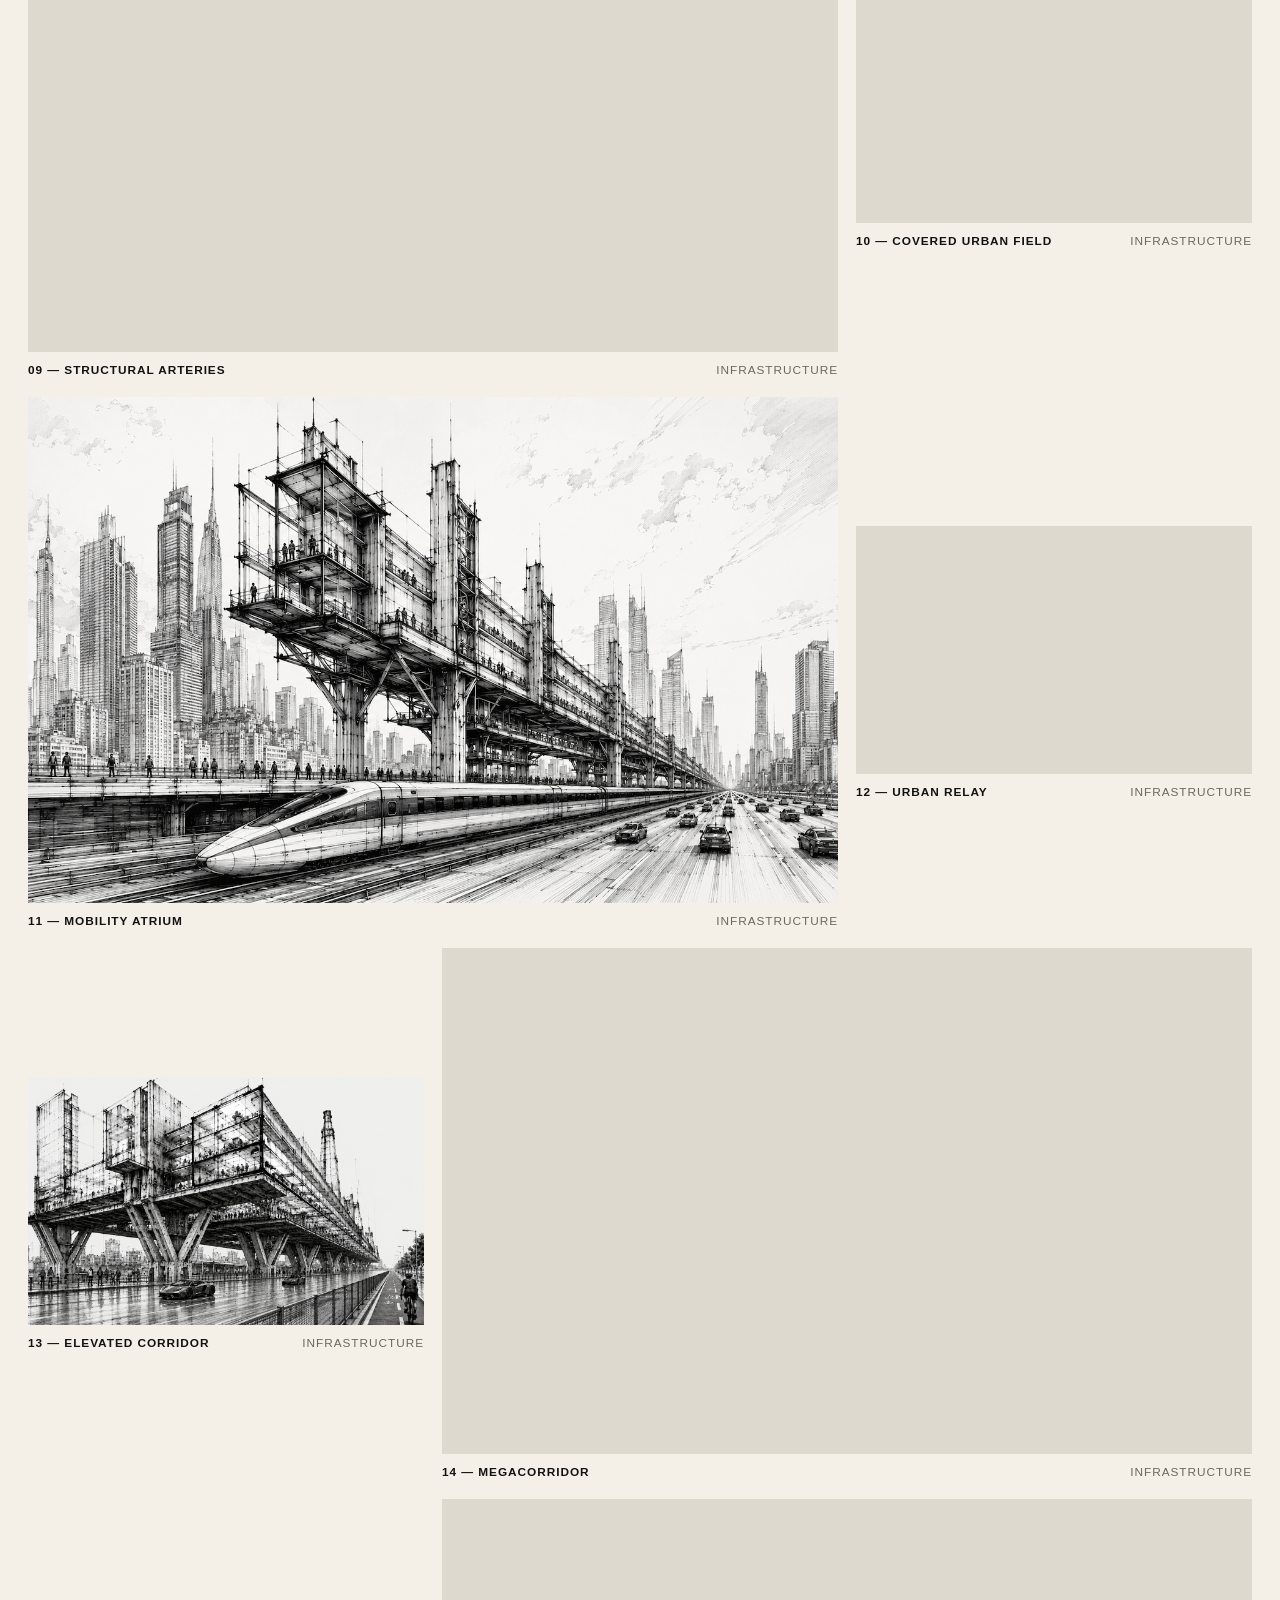
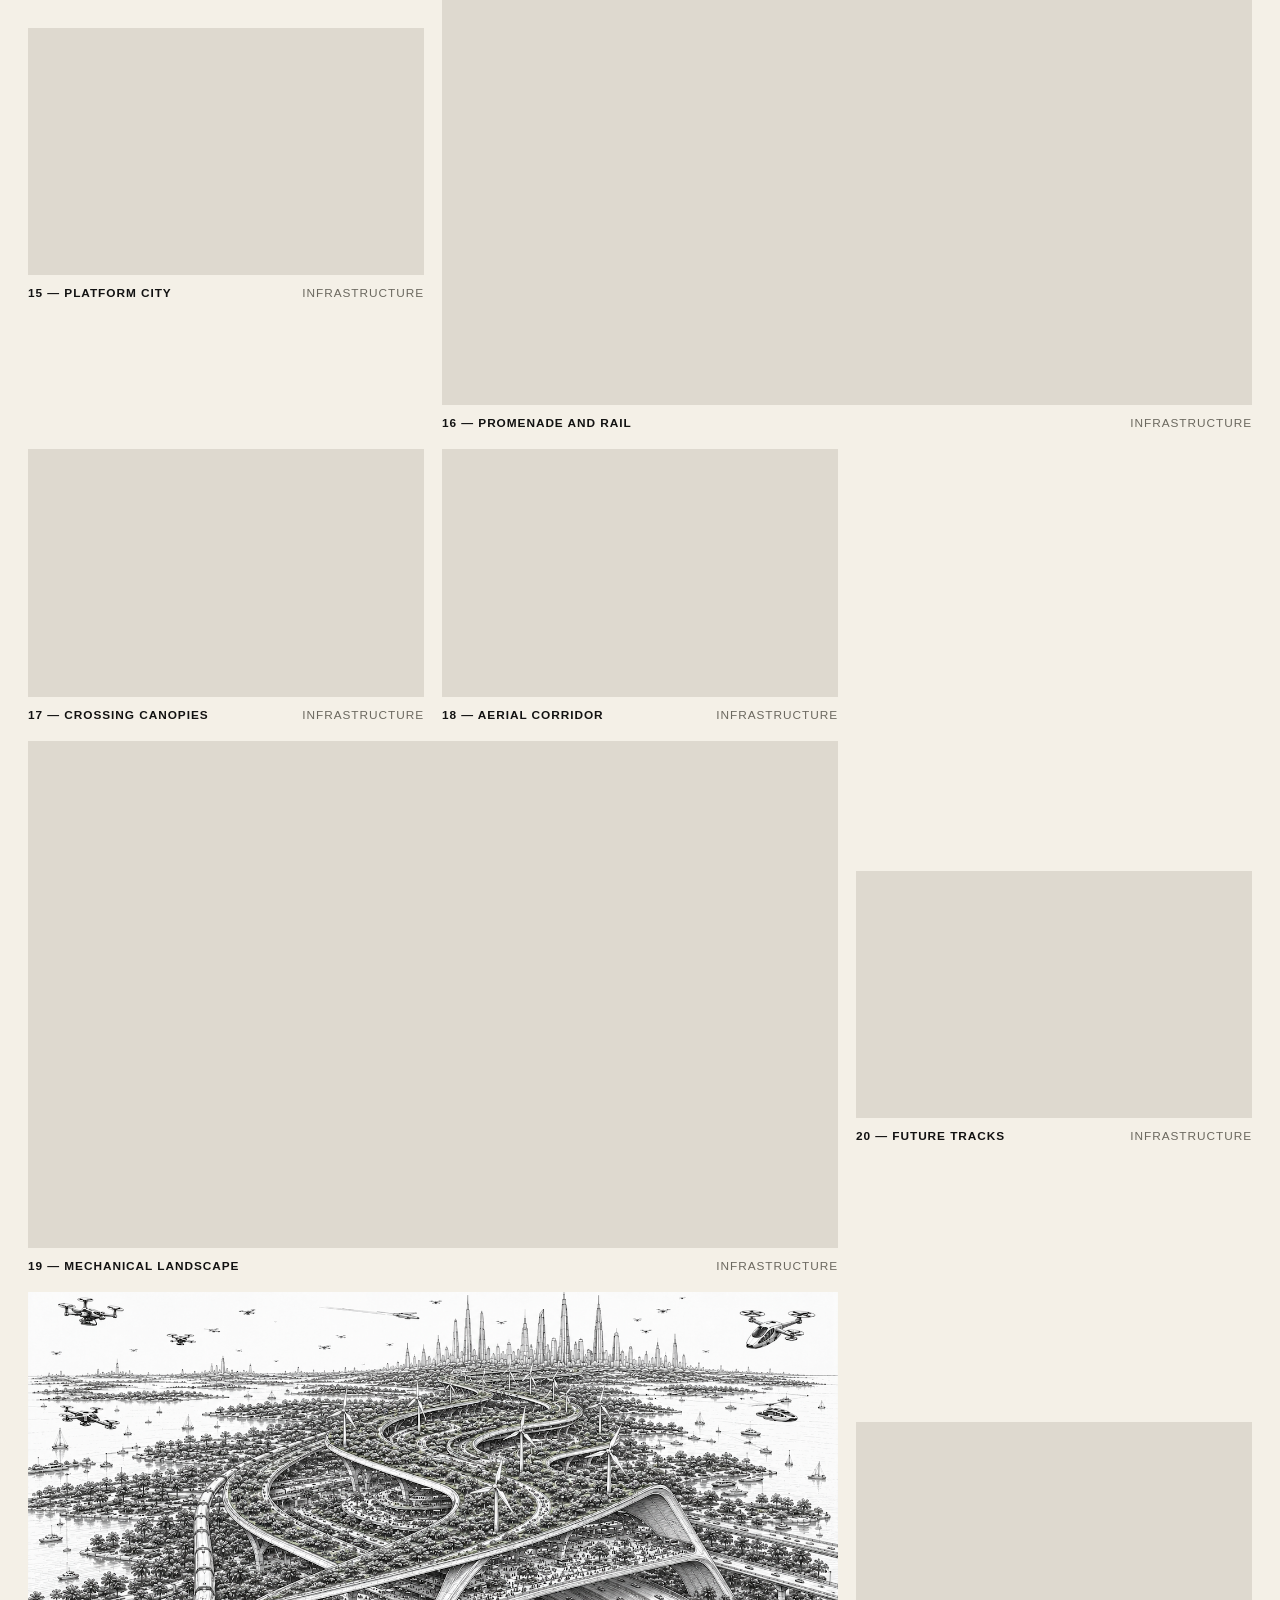
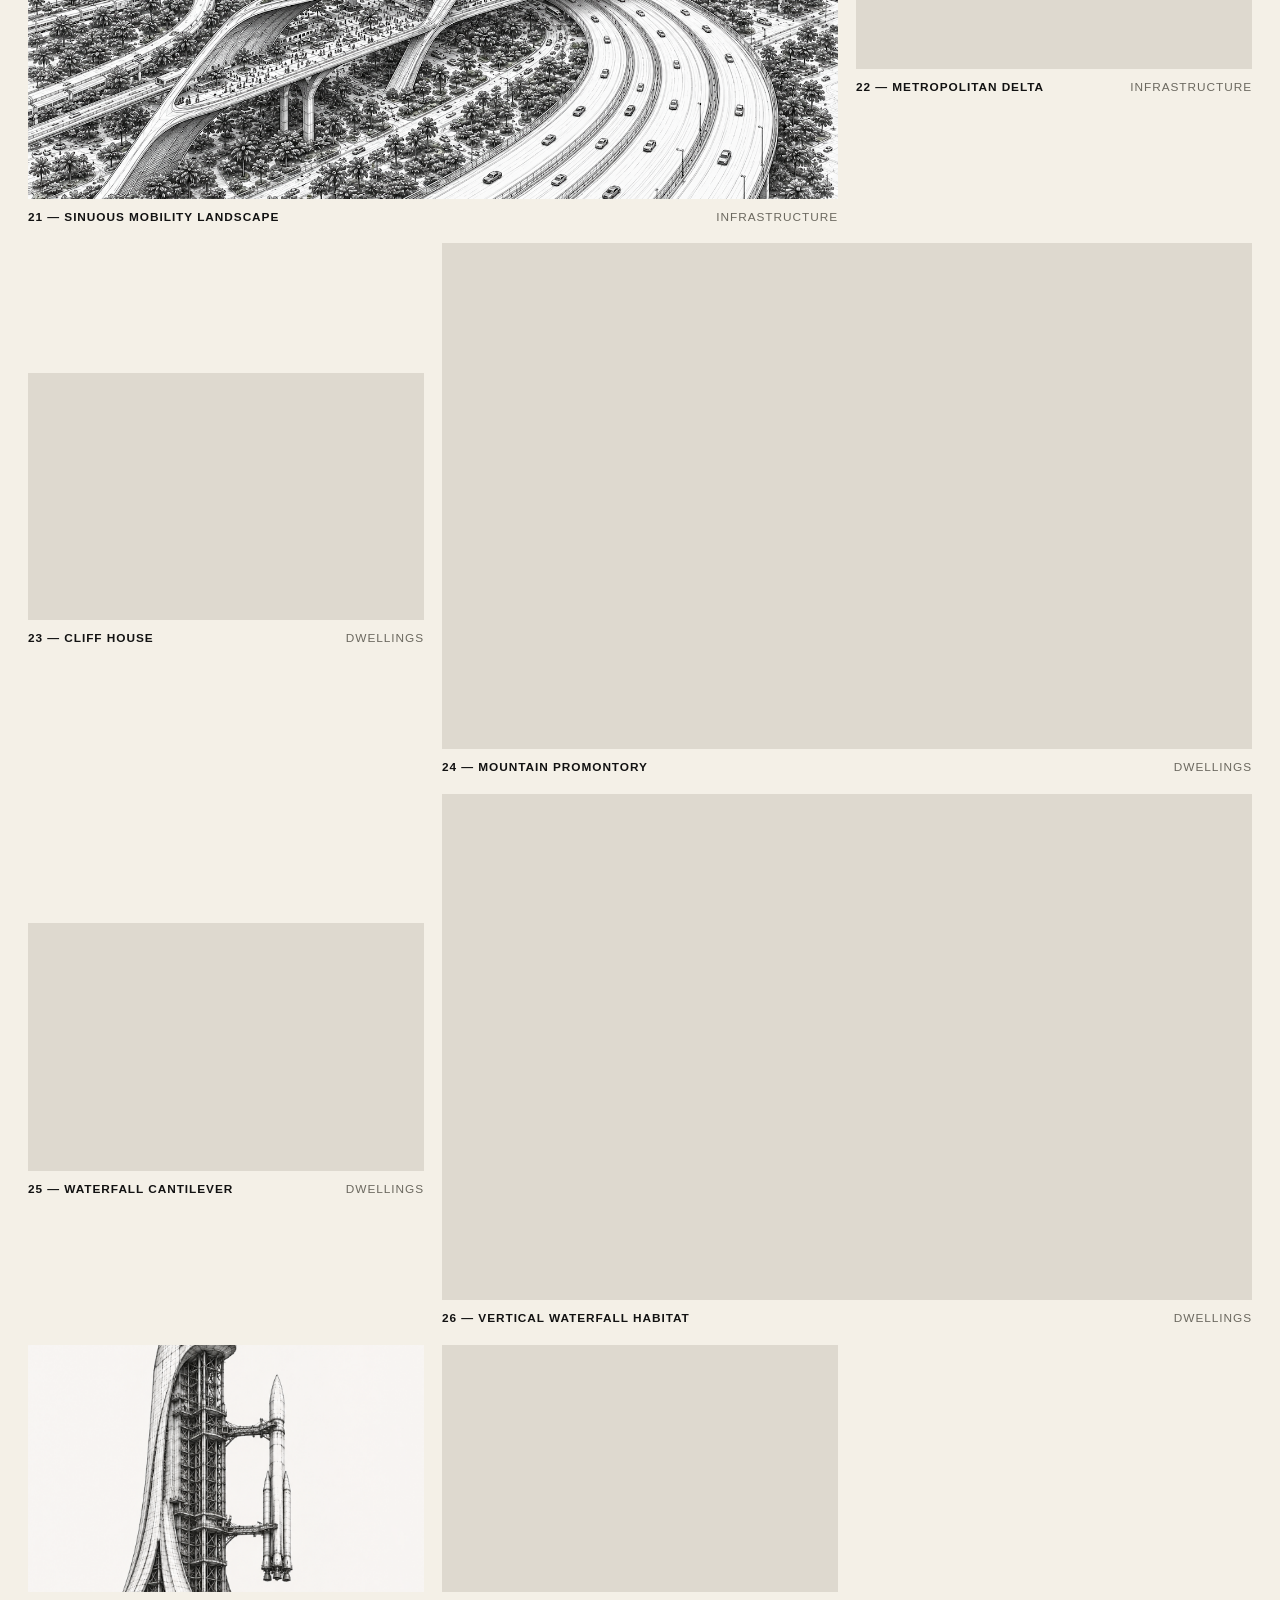
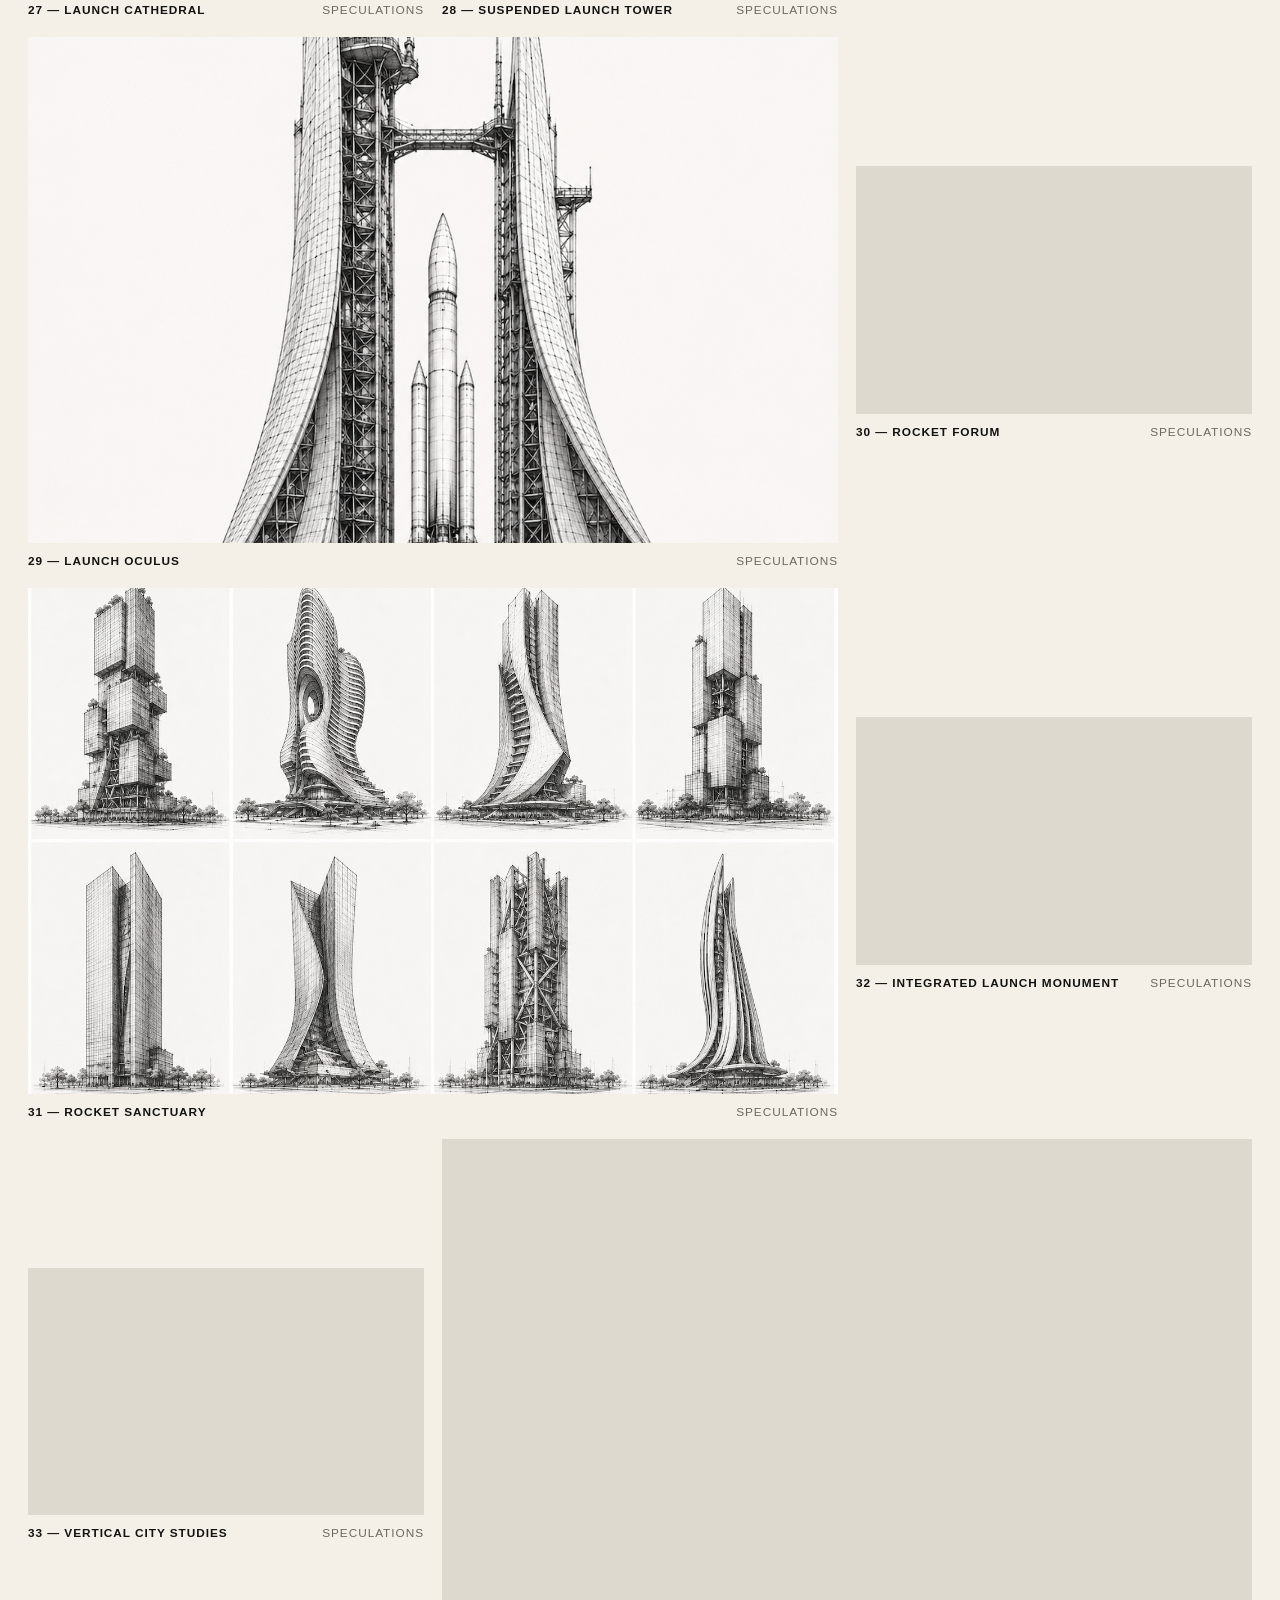
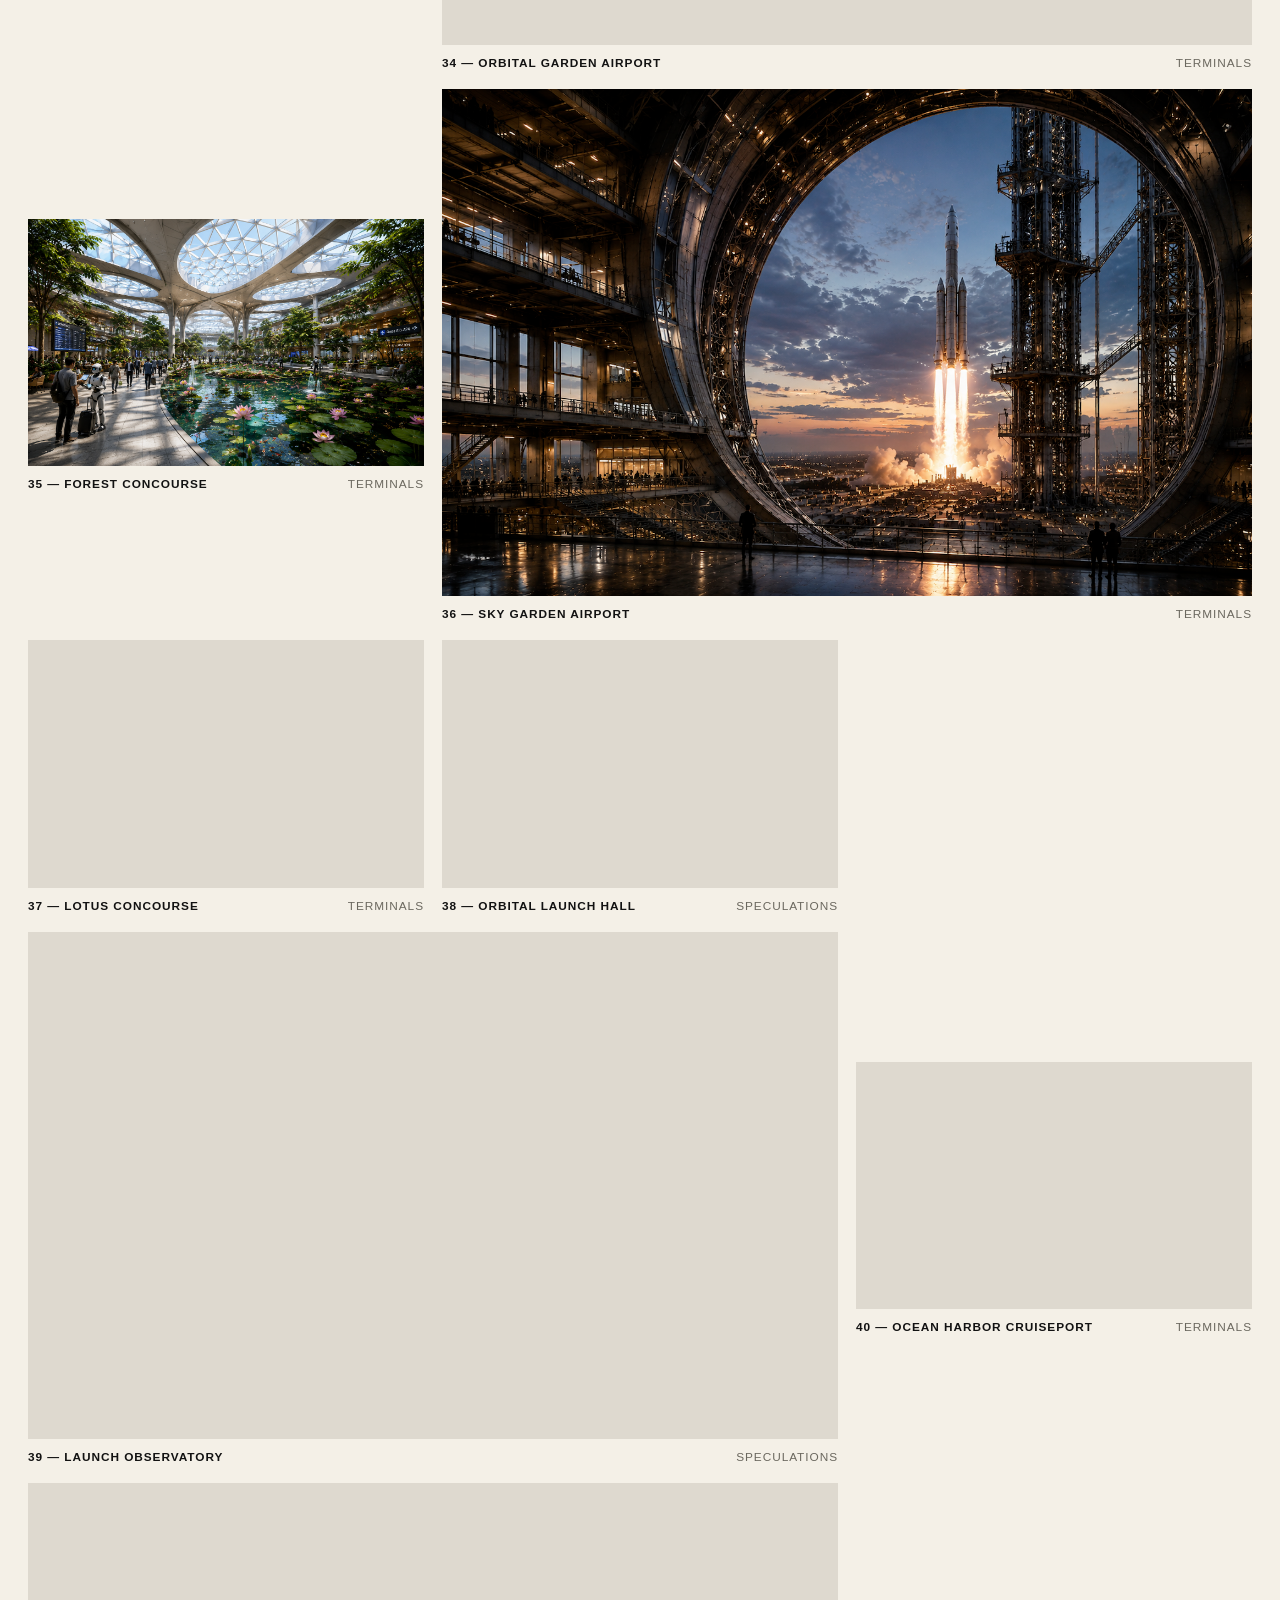
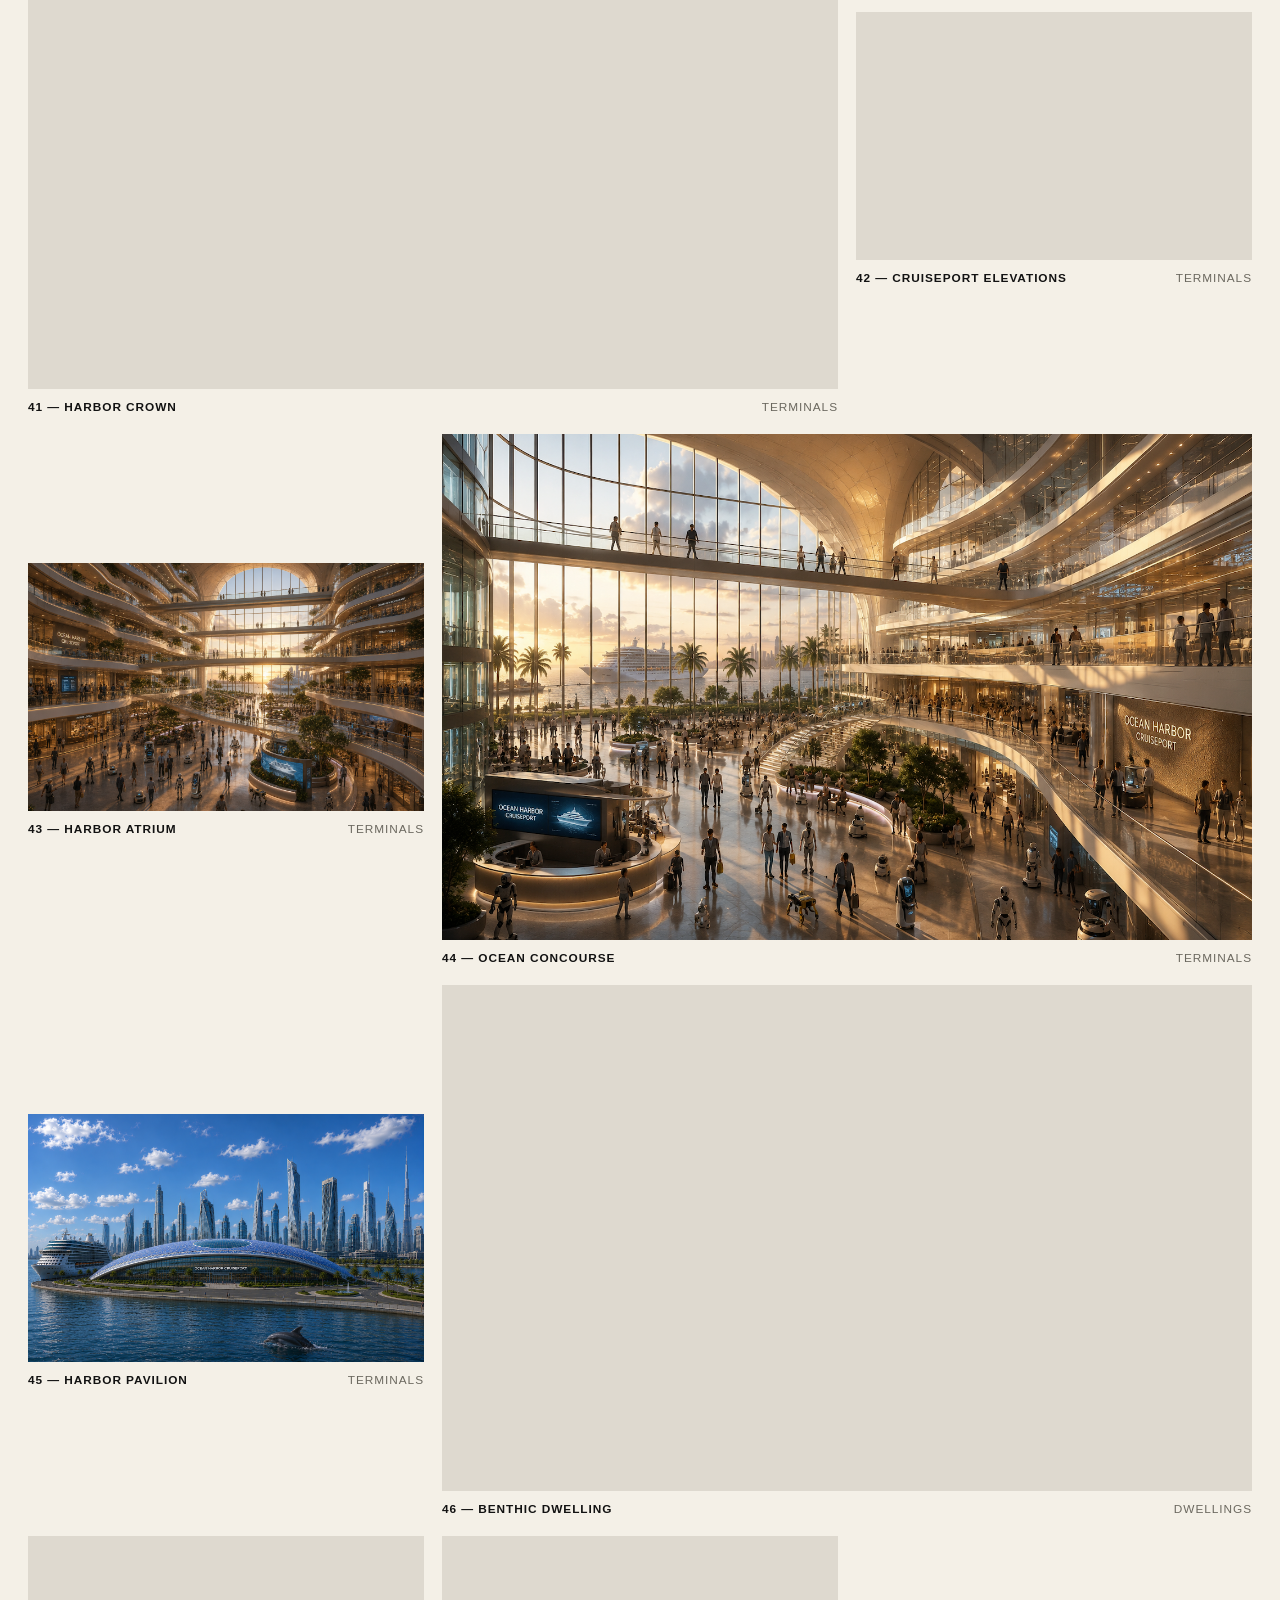
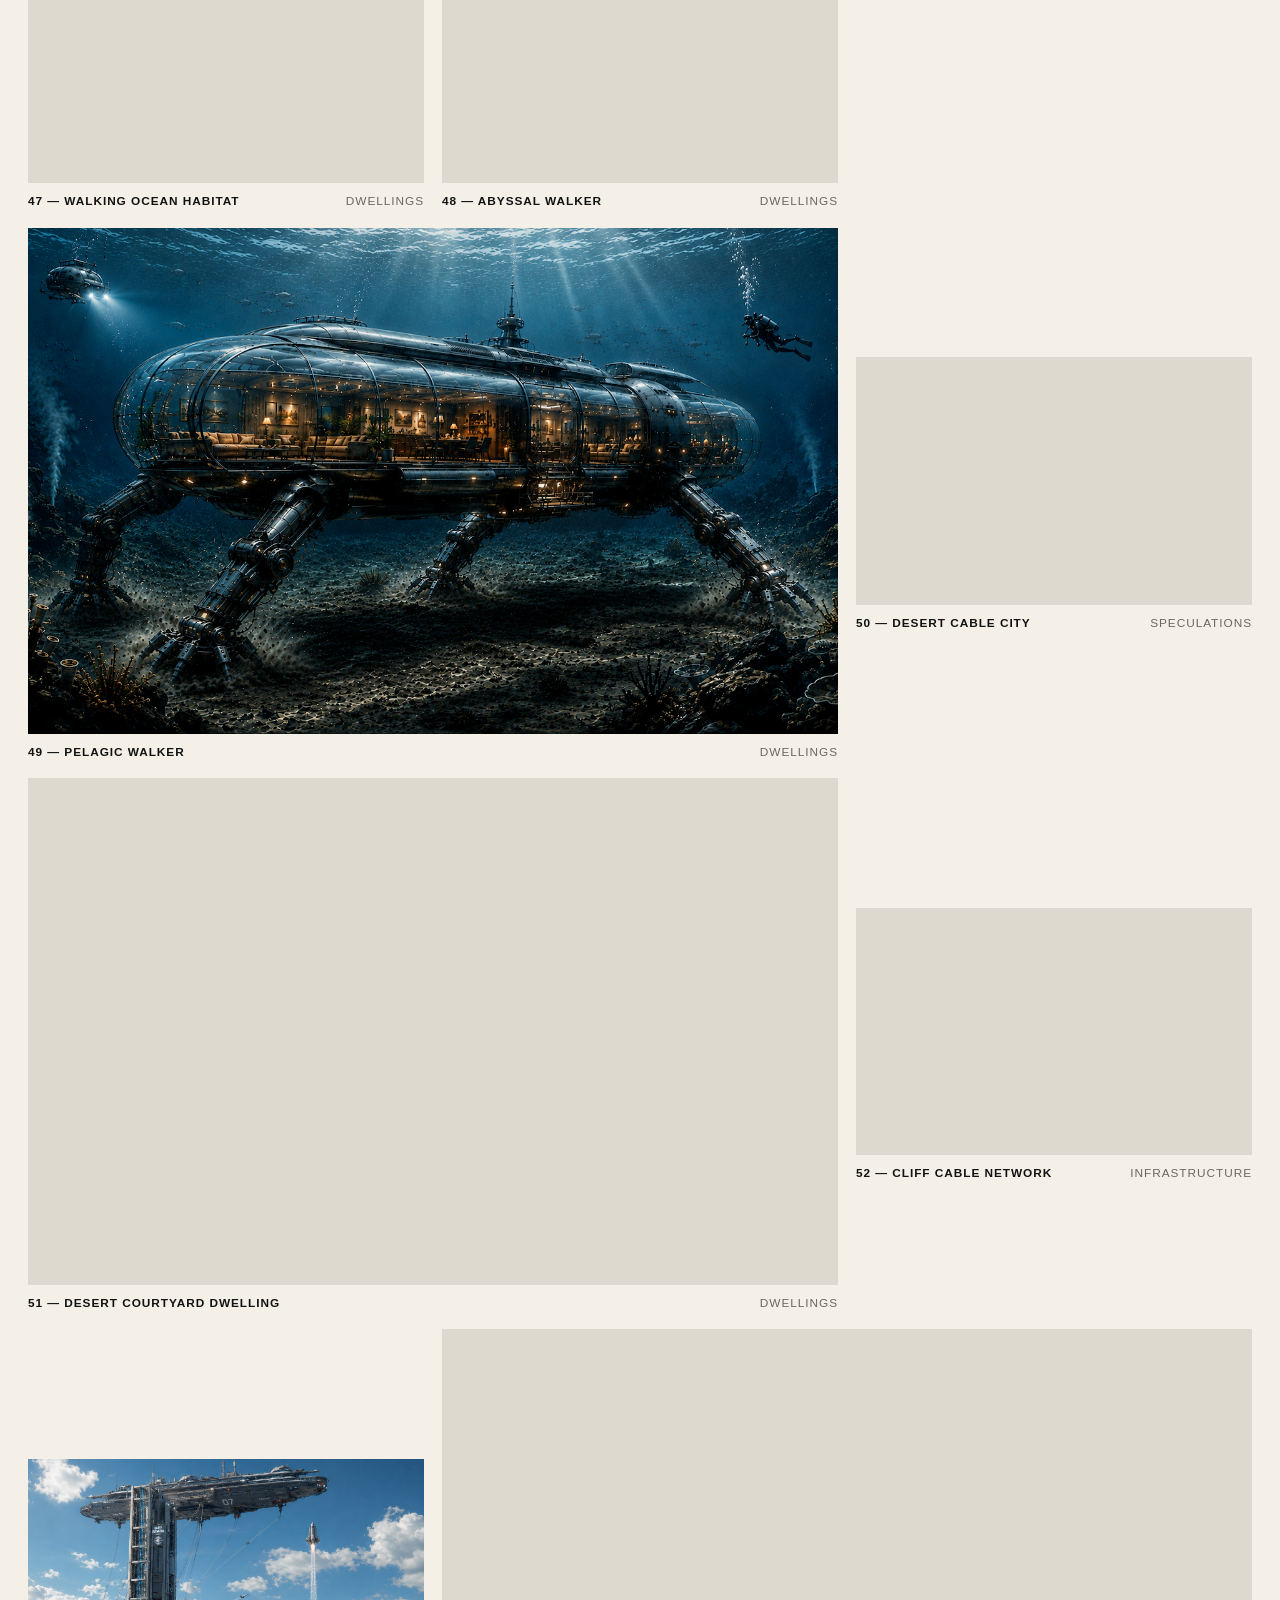
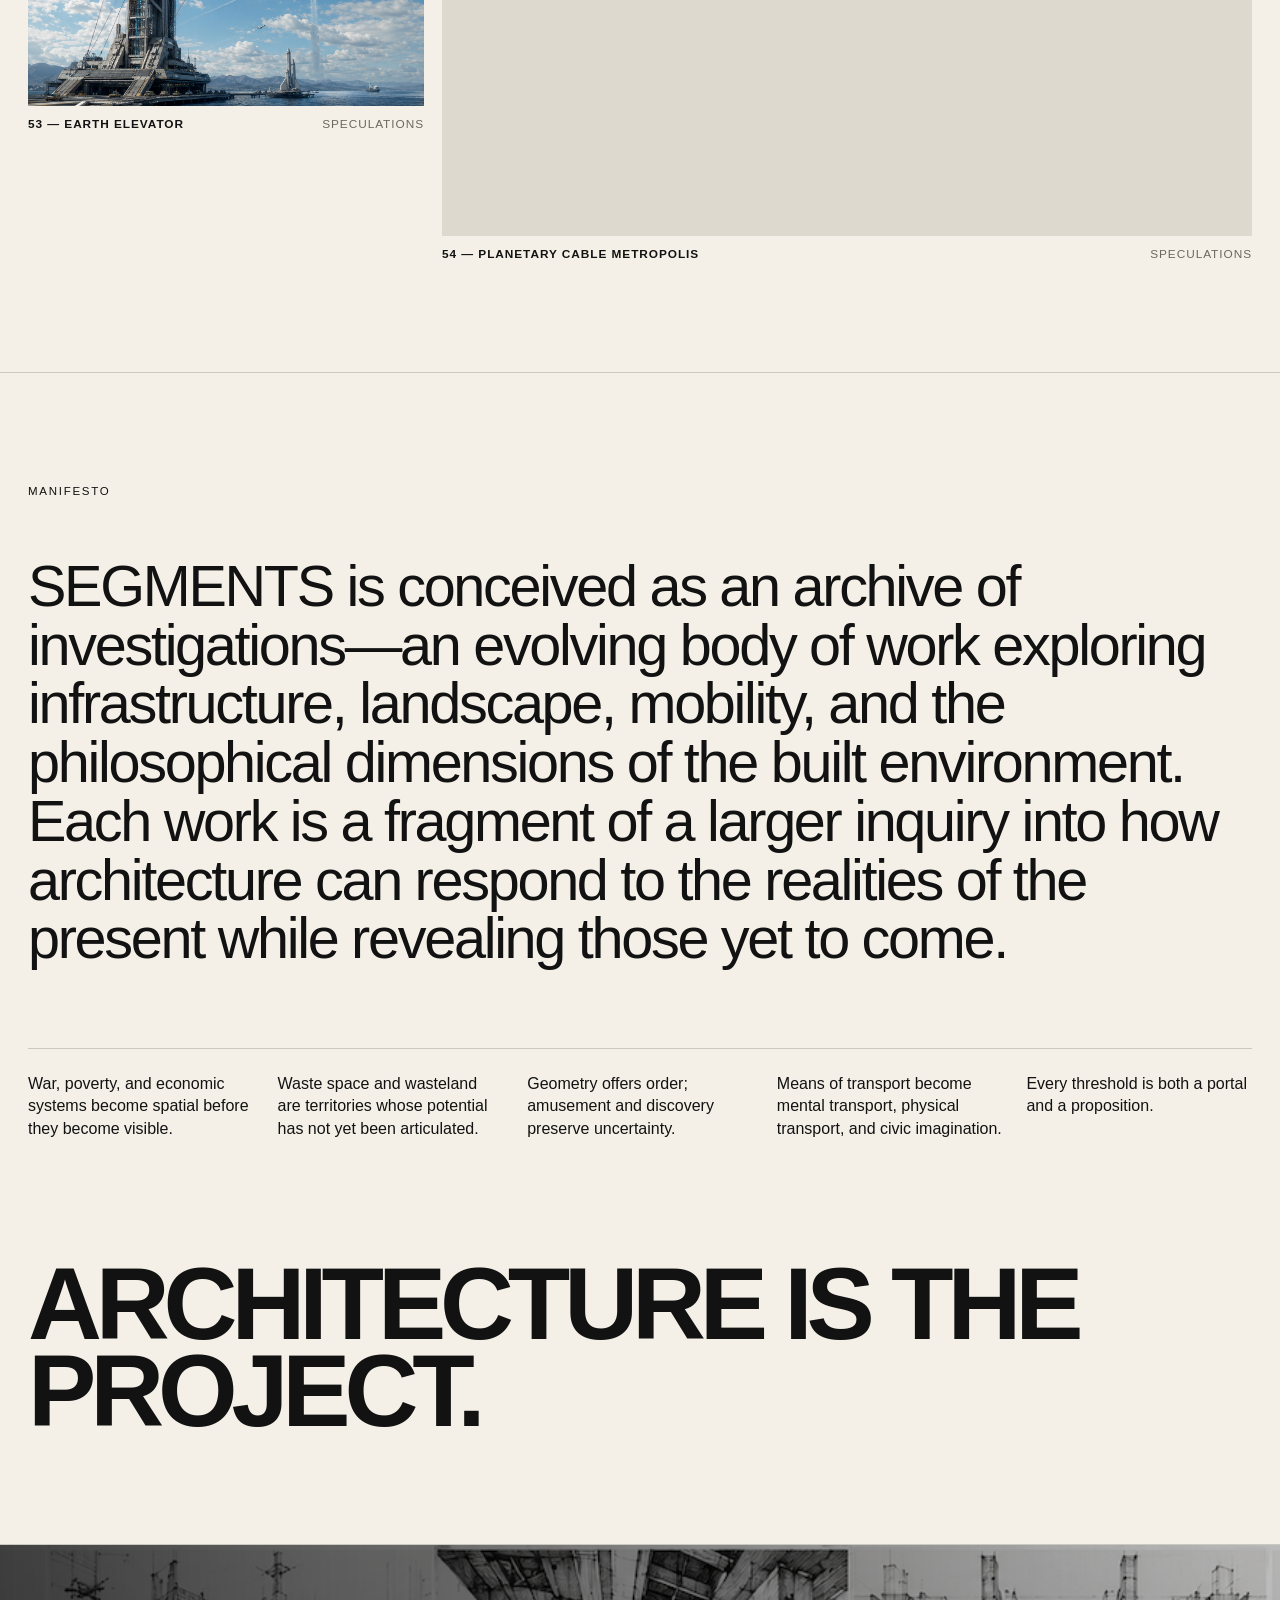
==== commit bf6e165b: "index fixed" ====
--- a/index.html
+++ b/index.html
@@ -7,6 +7,43 @@
   <meta name="description" content="SEGMENTS — an architectural archive by Andre Vasconcelos.">
   <title>SEGMENTS — Andre Vasconcelos</title>
   <link rel="stylesheet" href="styles.css">
+  <style>
+    /* Leisure section restoration — kept here so only index.html must be replaced. */
+    #leisure {
+      position: relative;
+      isolation: isolate;
+      min-height: 100vh;
+      align-items: end;
+      color: #fff;
+      background:
+        linear-gradient(90deg, rgba(0,0,0,.72) 0%, rgba(0,0,0,.48) 45%, rgba(0,0,0,.18) 100%),
+        url('assets/images/investigation-01.png') center center / cover no-repeat;
+    }
+    #leisure::before {
+      content: "";
+      position: absolute;
+      inset: 0;
+      z-index: -1;
+      background: linear-gradient(180deg, rgba(0,0,0,.08), rgba(0,0,0,.58));
+    }
+    #leisure .architect-heading,
+    #leisure .essay {
+      position: relative;
+      z-index: 1;
+    }
+    #leisure .essay {
+      max-width: 840px;
+      padding: 28px;
+      background: rgba(0,0,0,.34);
+      backdrop-filter: blur(8px);
+      -webkit-backdrop-filter: blur(8px);
+    }
+    #leisure .eyebrow { color: rgba(255,255,255,.78); }
+    @media (max-width: 900px) {
+      #leisure { min-height: auto; background-position: center; }
+      #leisure .essay { padding: 20px; }
+    }
+  </style>
 </head>
 <body>
   <header class="site-header">
@@ -15,7 +52,7 @@
     <nav id="site-nav" class="site-nav" aria-label="Primary navigation">
       <a href="#archive">Archive</a>
       <a href="#manifesto">Manifesto</a>
-      <a href="#architect">Architect</a>
+      <a href="#leisure">Leisure</a>
       <a href="#support">Support</a>
     </nav>
   </header>
@@ -61,10 +98,10 @@
       <p class="closing-line">ARCHITECTURE IS THE PROJECT.</p>
     </section>
 
-    <section id="architect" class="section architect">
+    <section id="leisure" class="section architect" aria-labelledby="leisure-title">
       <div class="architect-heading">
-        <p class="eyebrow">Architect</p>
-        <h2>SEGMENTS ARCHITECT</h2>
+        <p class="eyebrow">Leisure</p>
+        <h2 id="leisure-title">LEISURE</h2>
       </div>
       <article class="essay">
         <p>Andre is contemplative. In solitude, he studies the world and his surroundings with care. Observation has always preceded creation; long before architecture became a discipline, it was a way of understanding the world.</p>
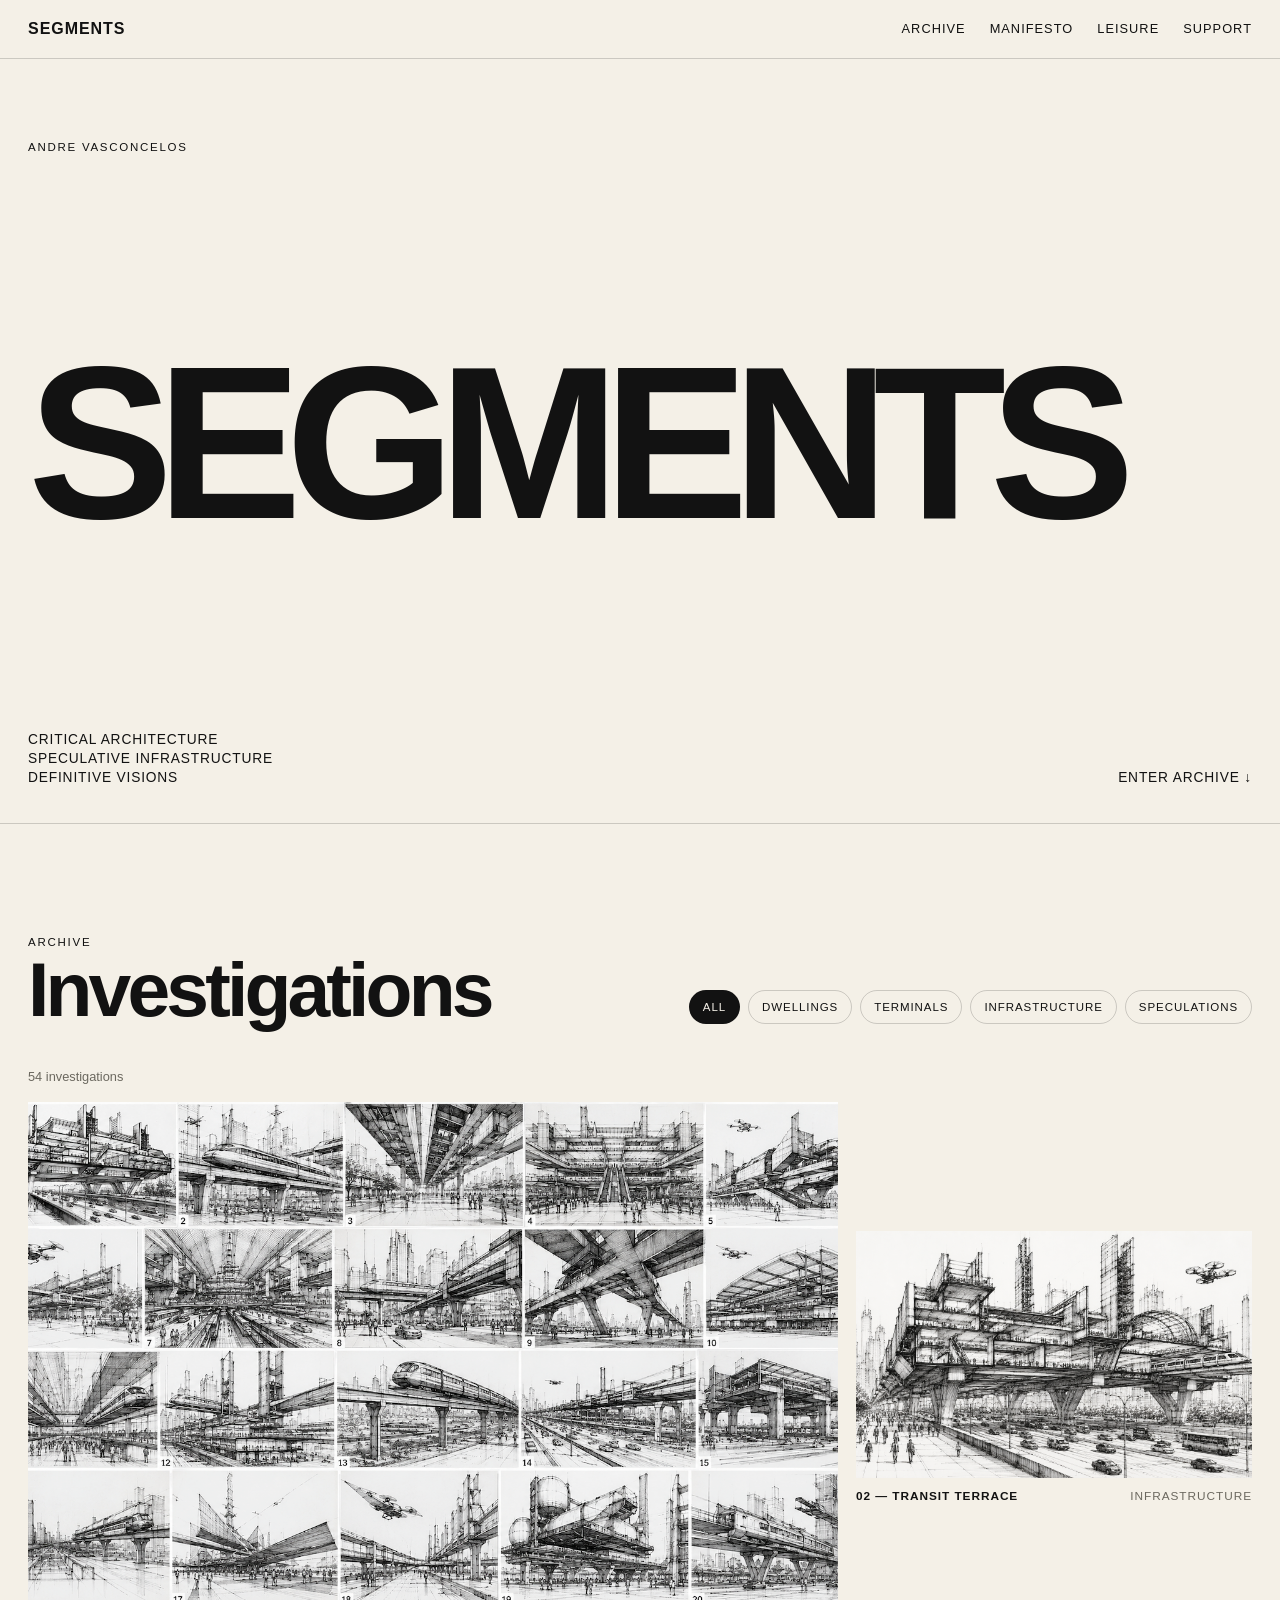
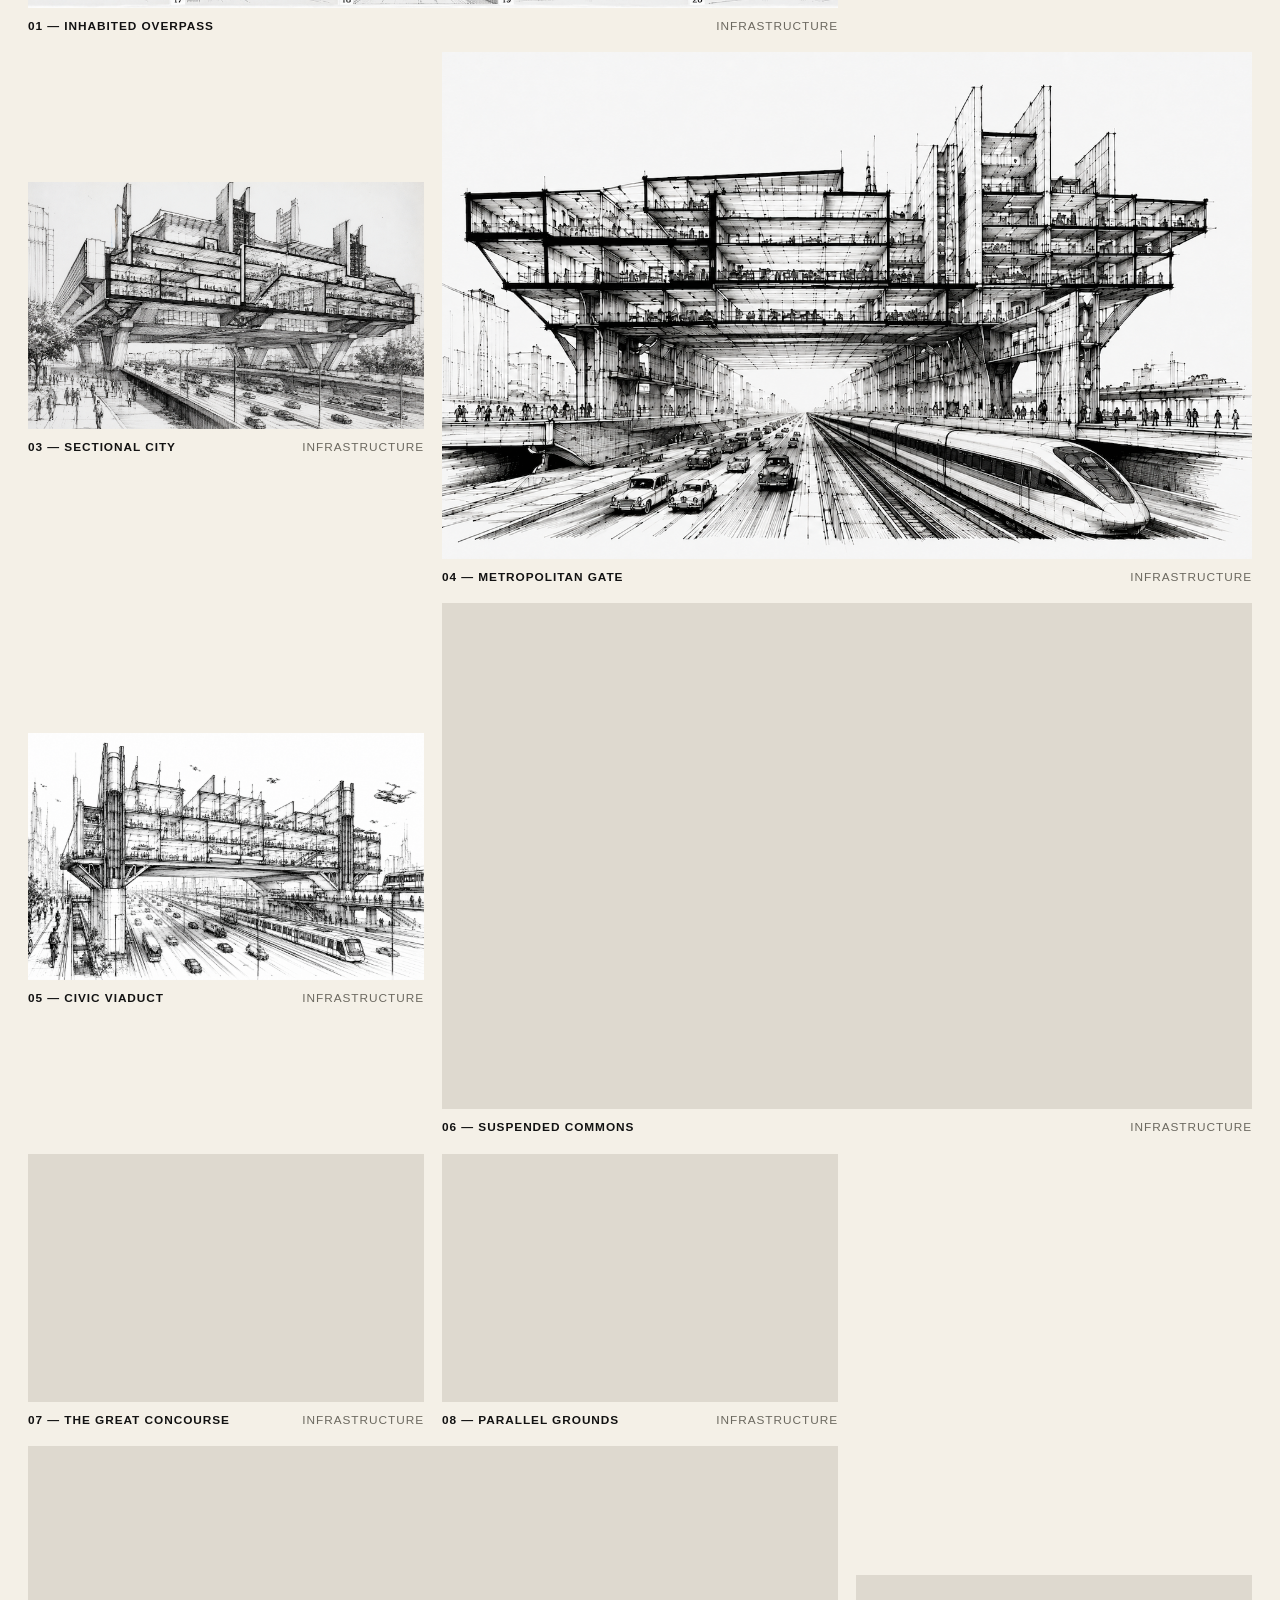
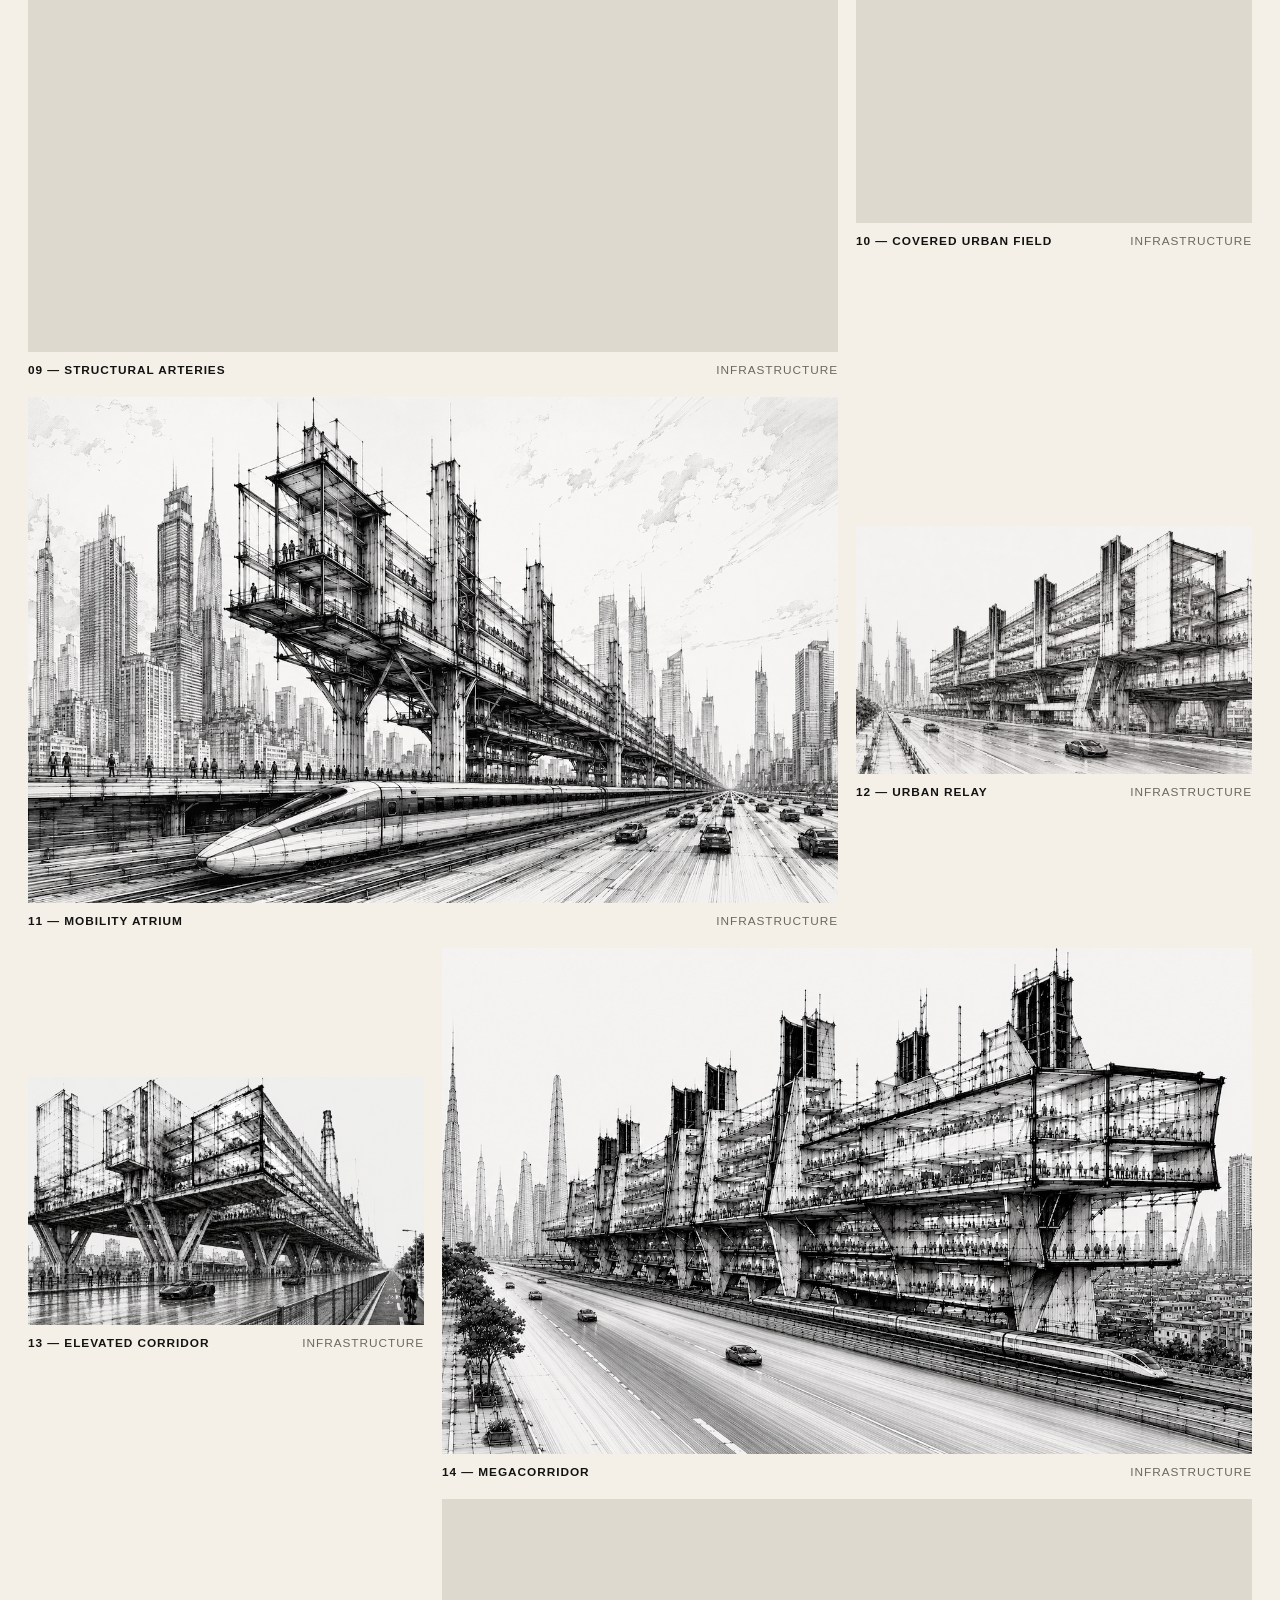
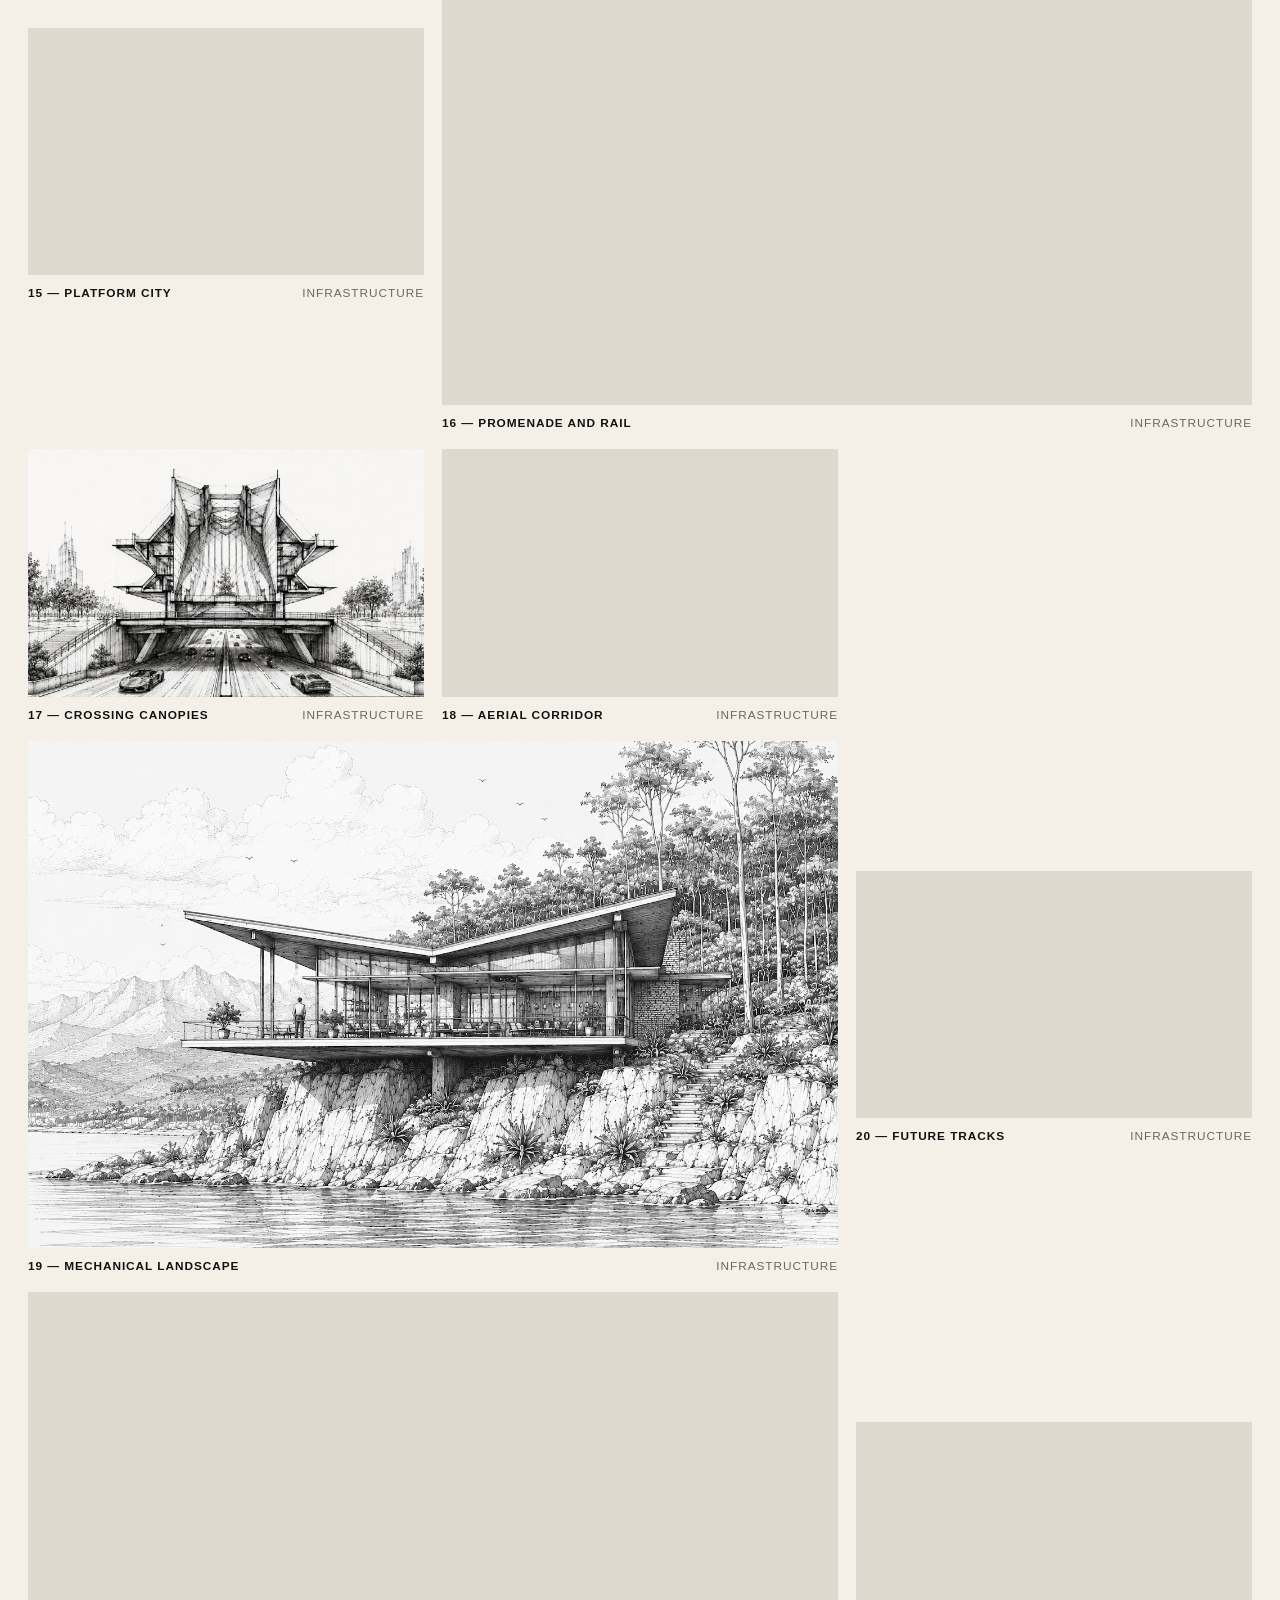
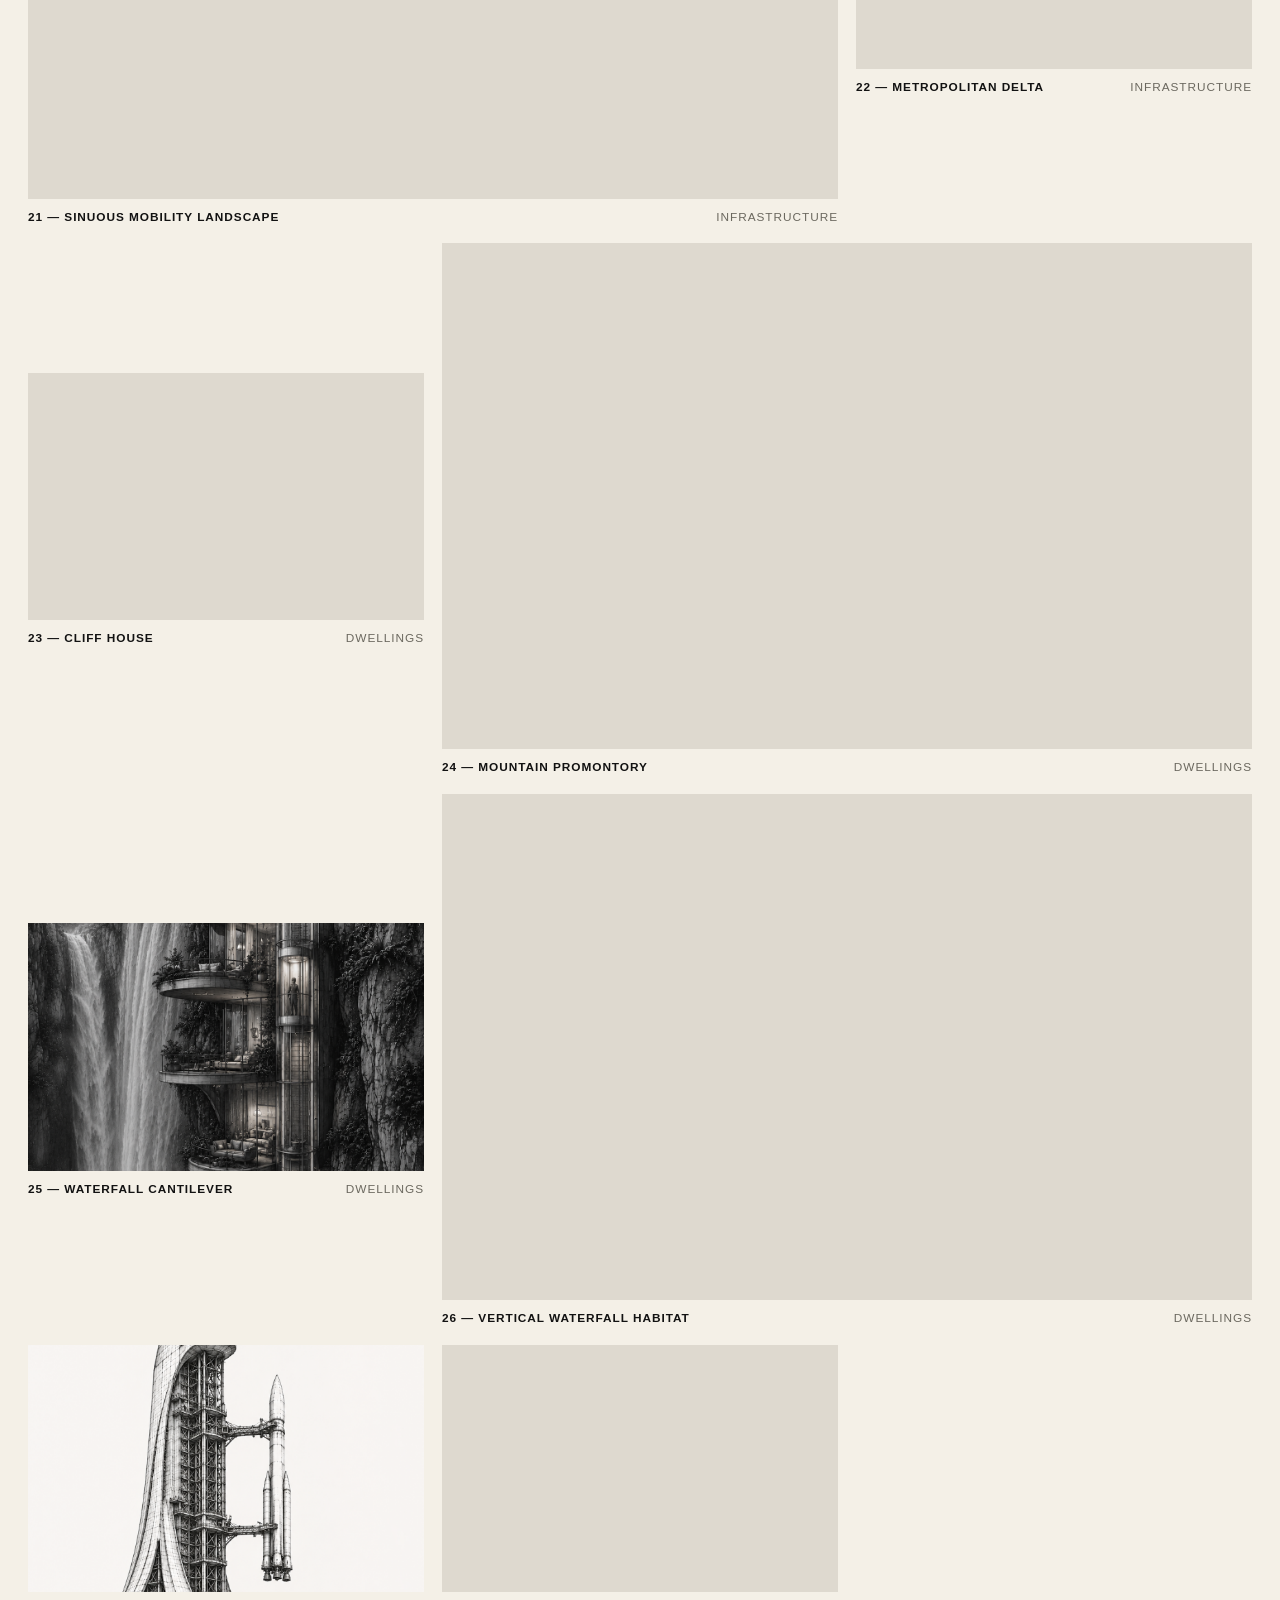
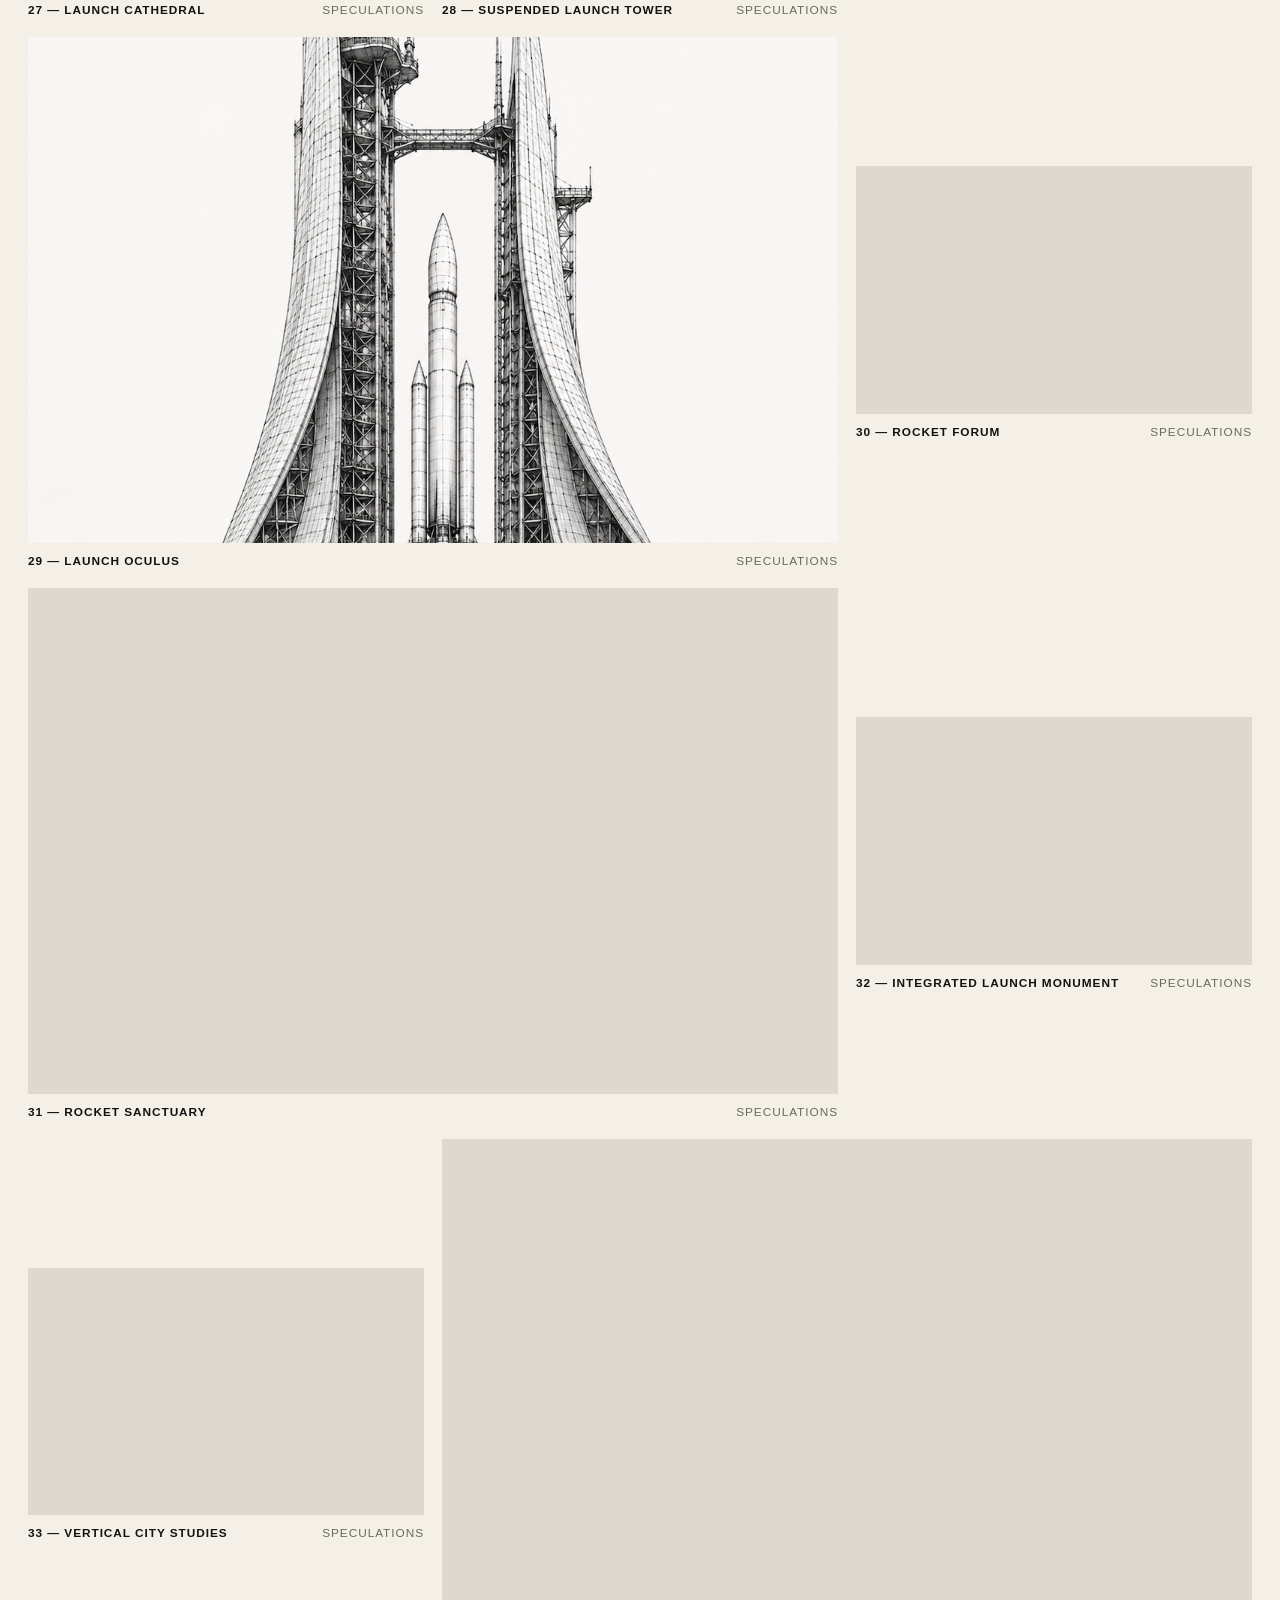
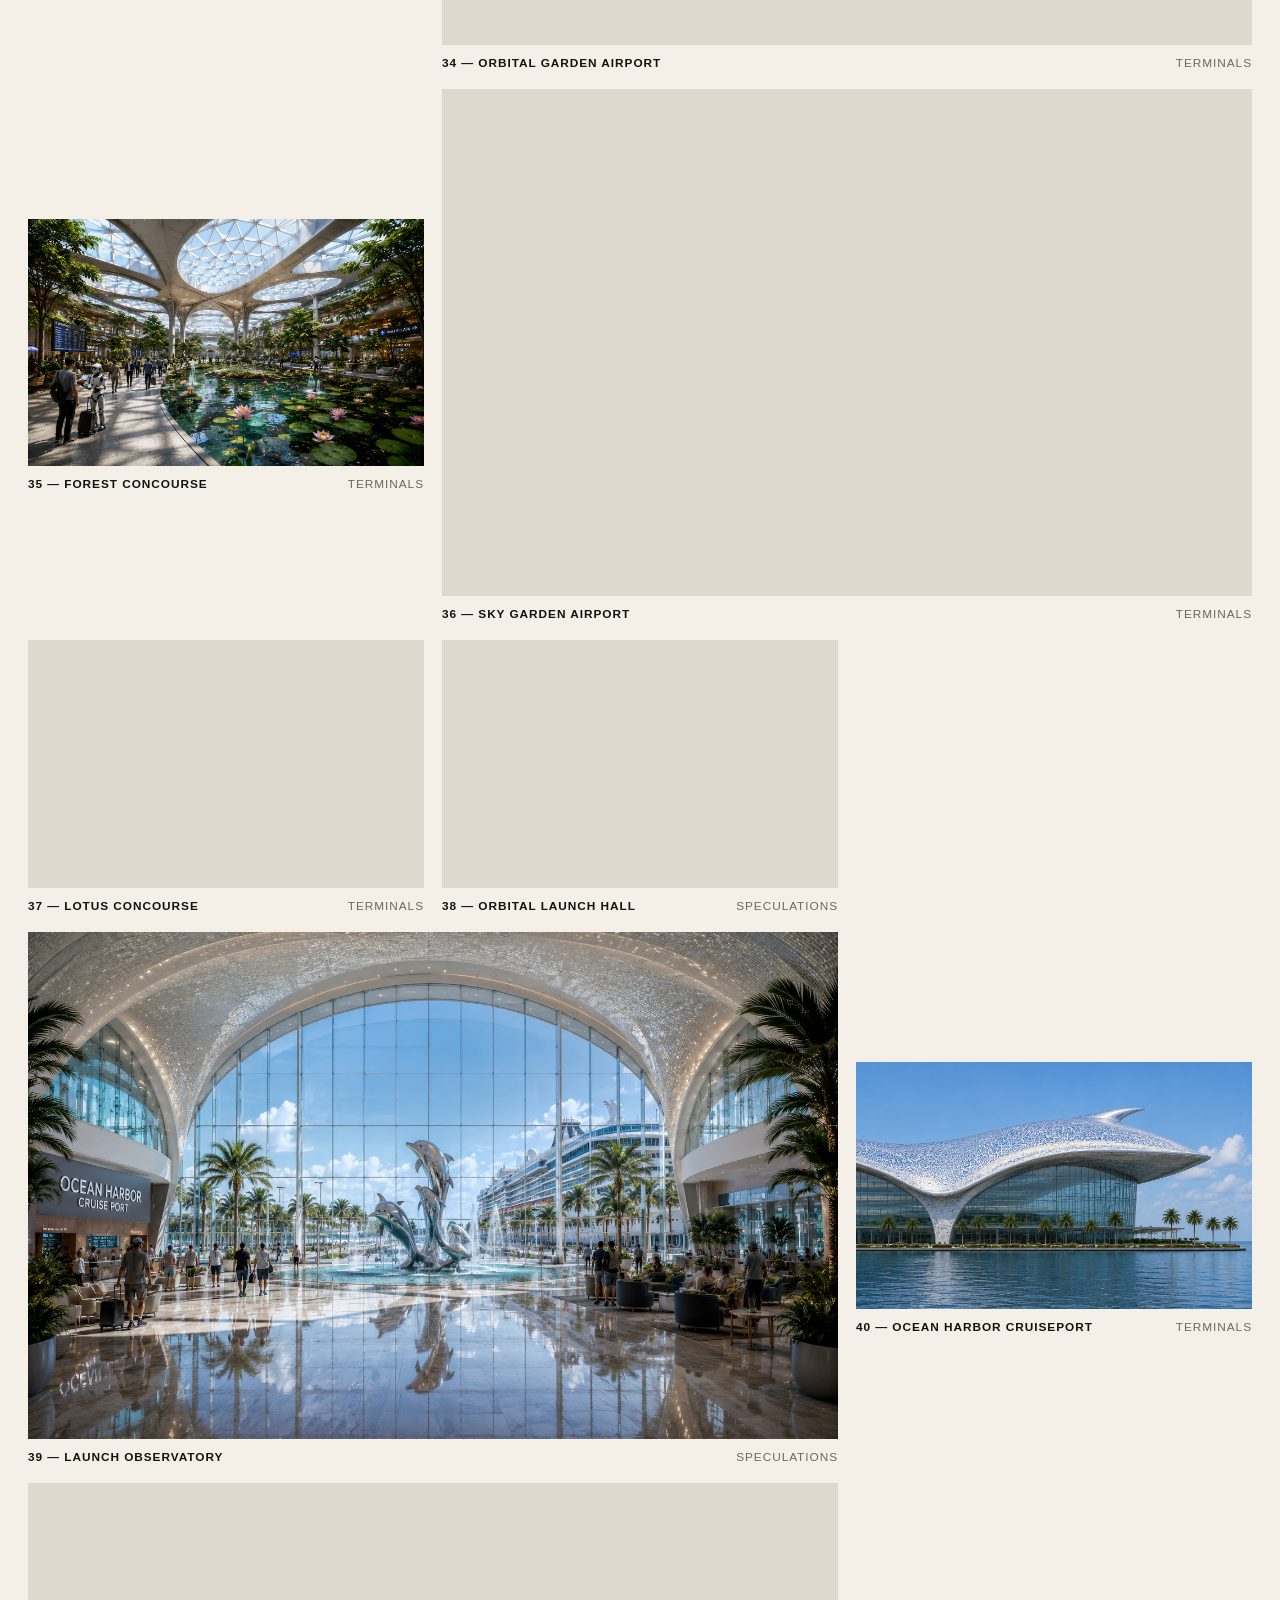
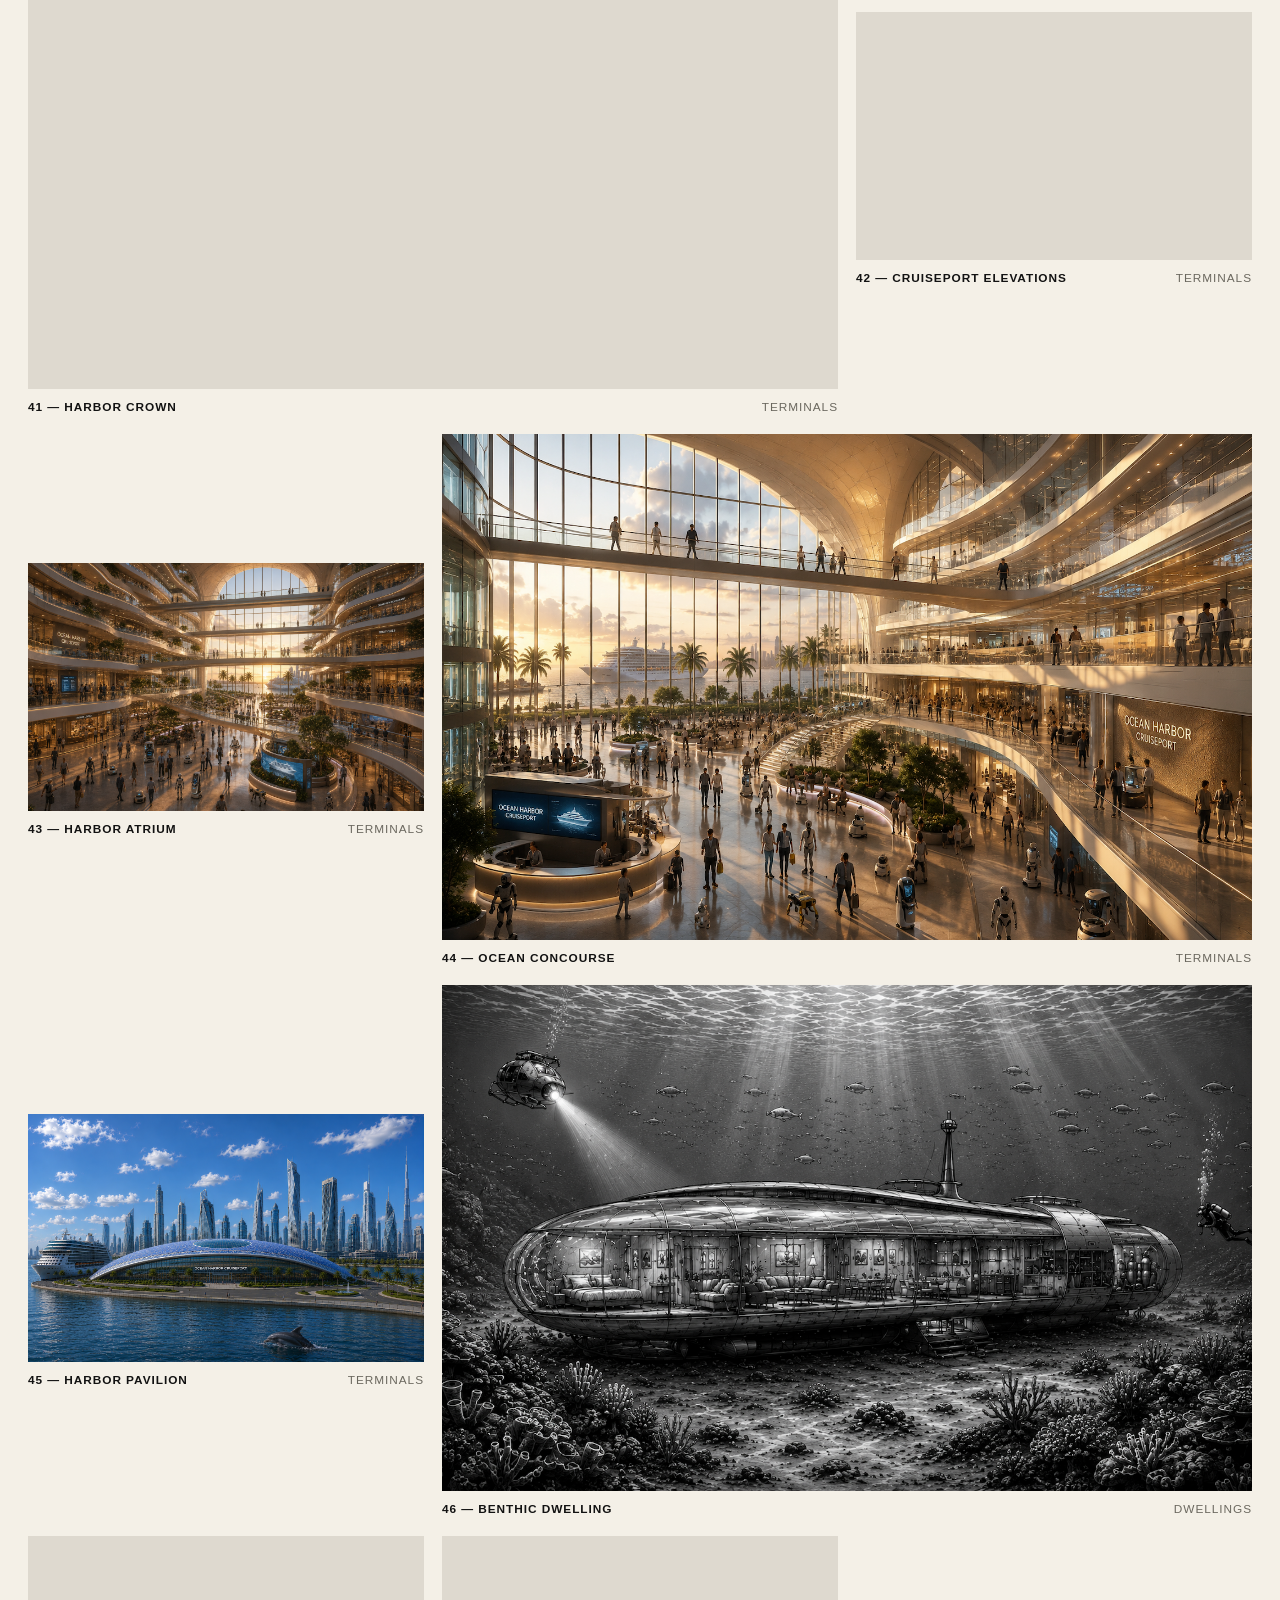
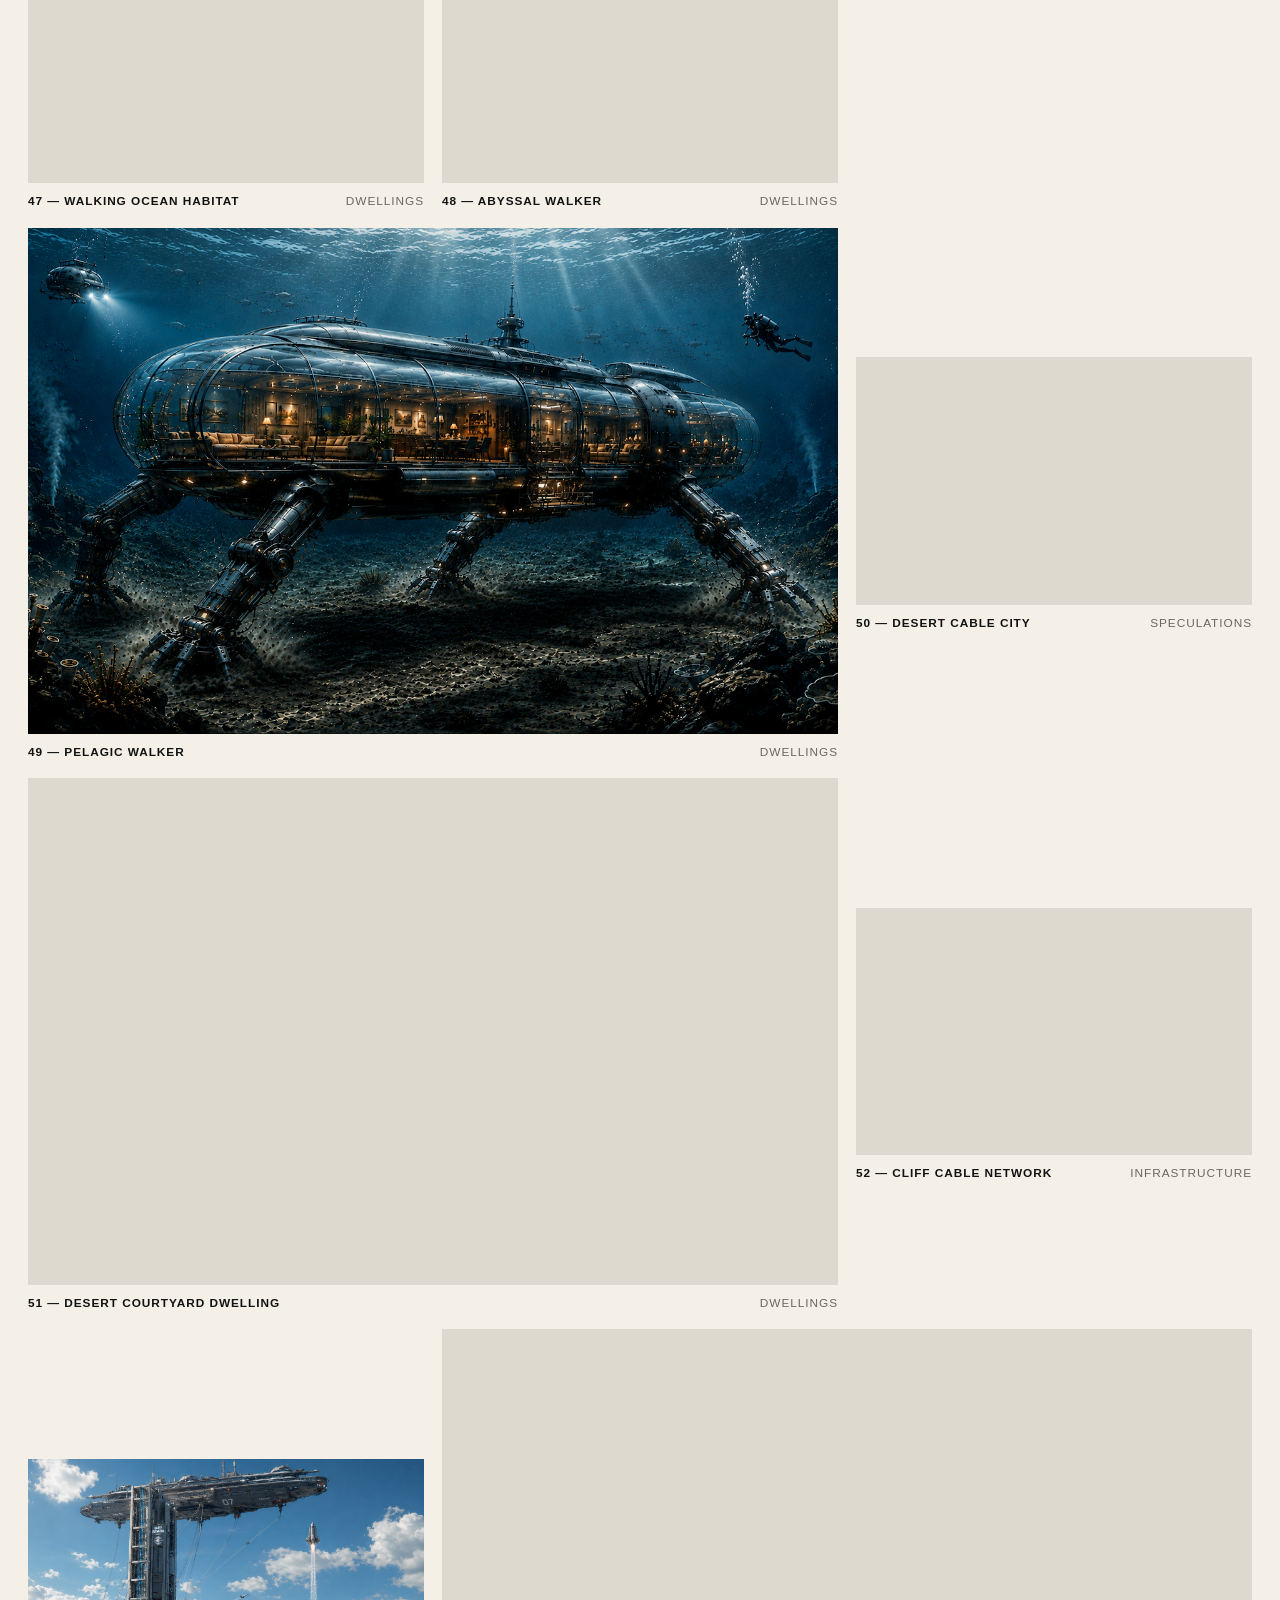
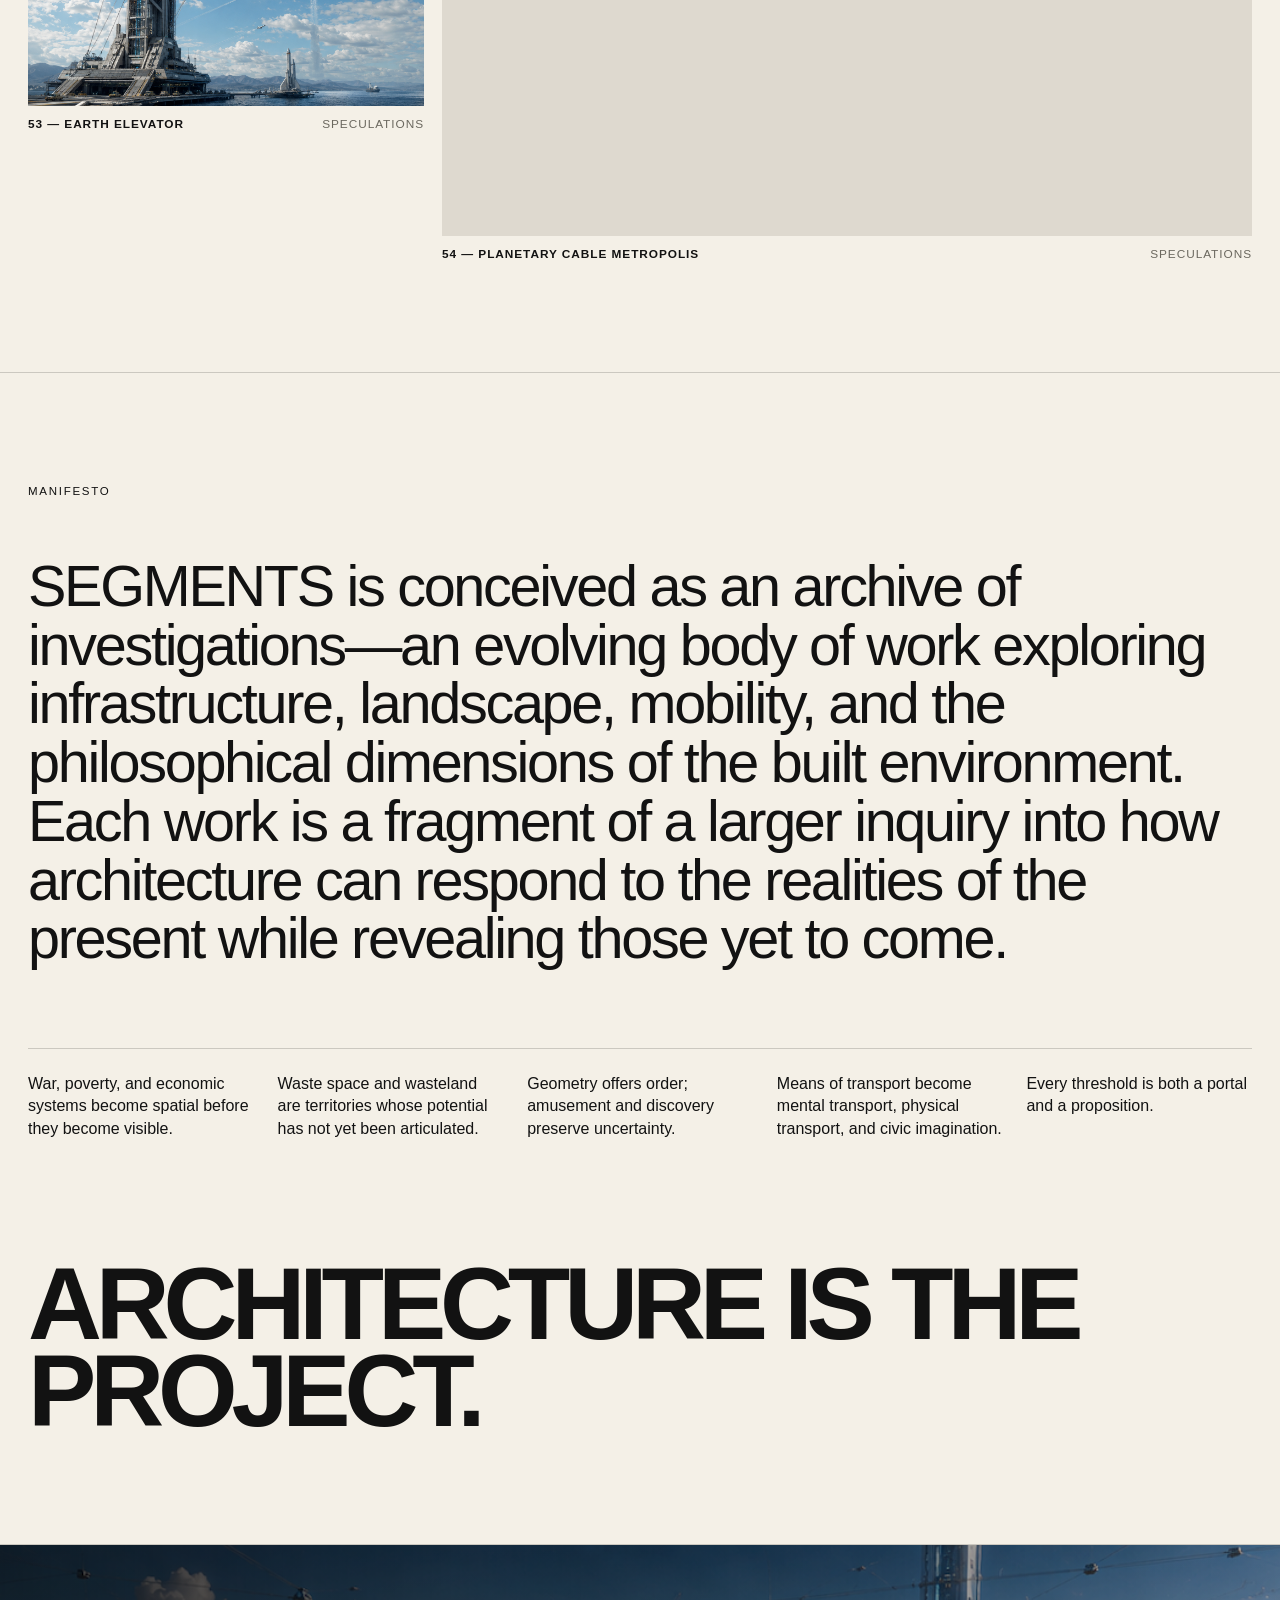
==== commit 0e3c8b29: "Update index.html" ====
--- a/index.html
+++ b/index.html
@@ -17,7 +17,7 @@
       color: #fff;
       background:
         linear-gradient(90deg, rgba(0,0,0,.72) 0%, rgba(0,0,0,.48) 45%, rgba(0,0,0,.18) 100%),
-        url('assets/images/investigation-01.png') center center / cover no-repeat;
+        url('assets/images/leisure-panorama.png') center center / cover no-repeat;
     }
     #leisure::before {
       content: "";
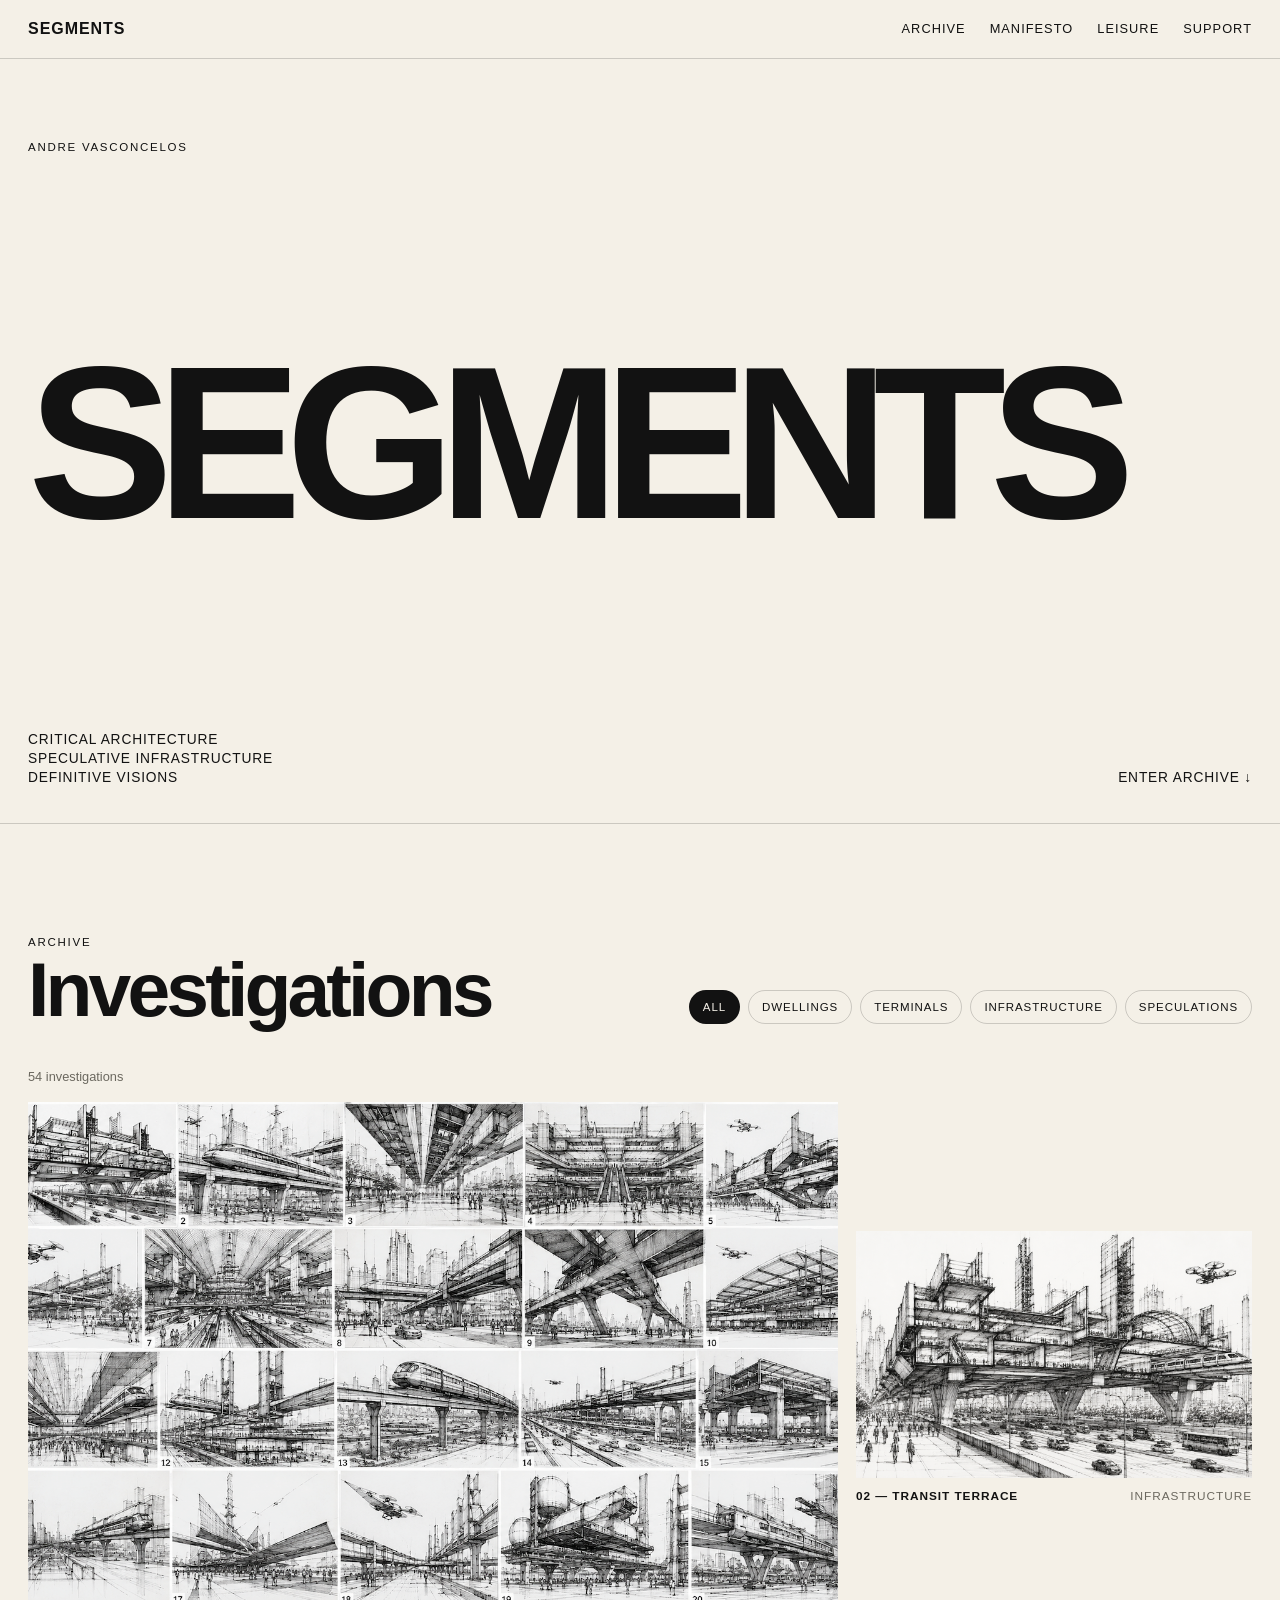
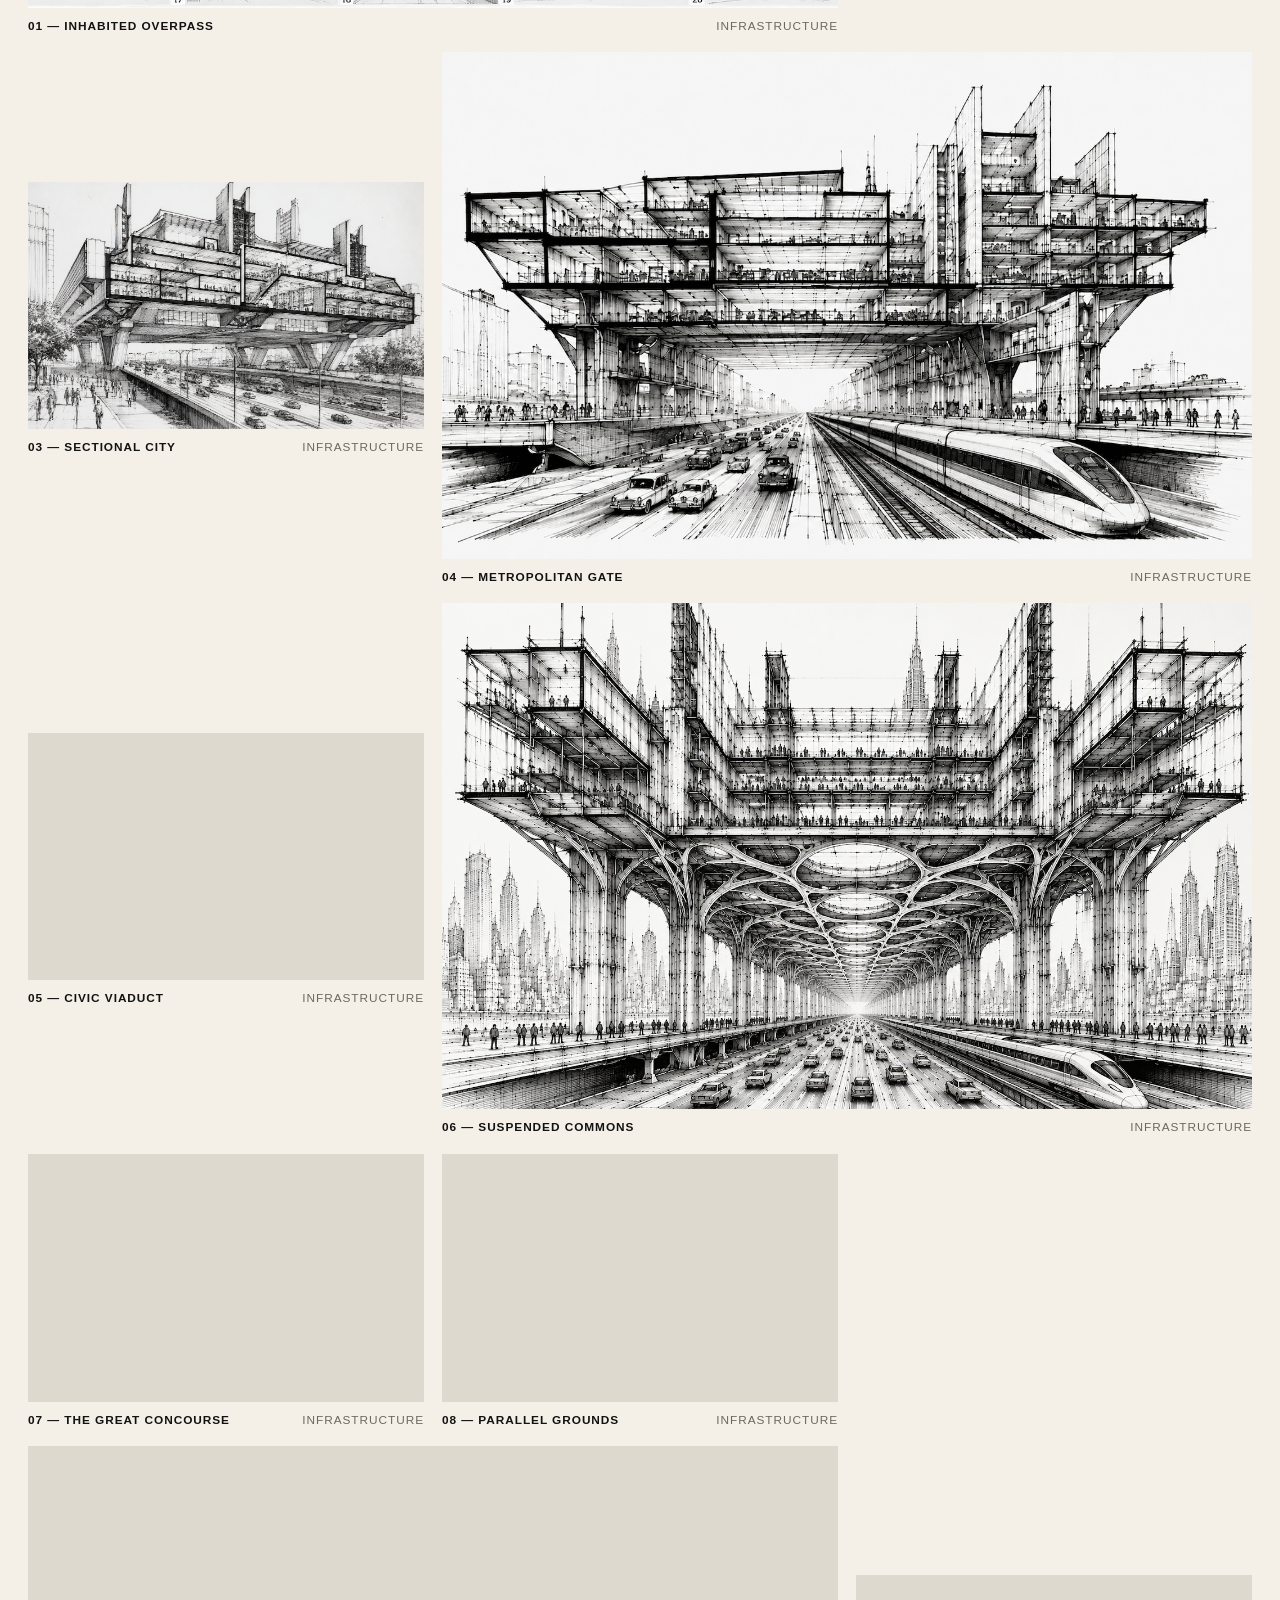
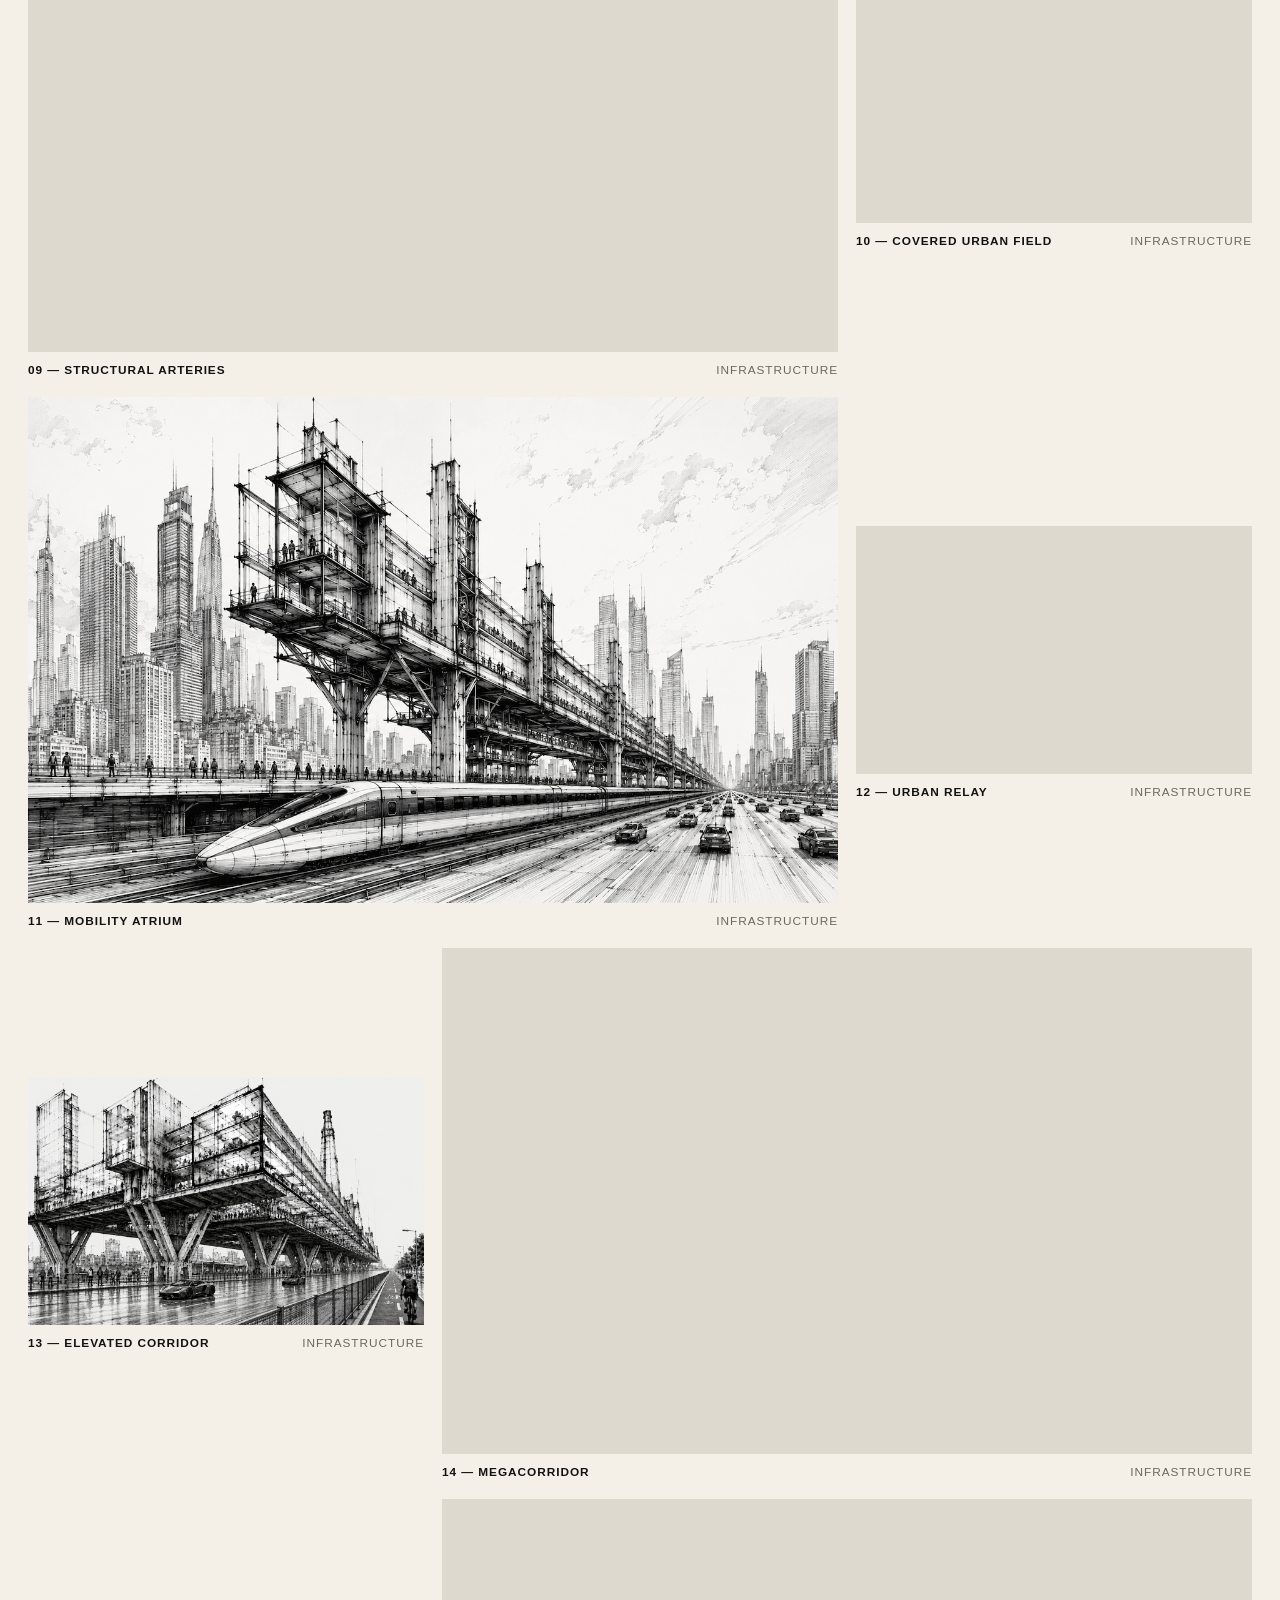
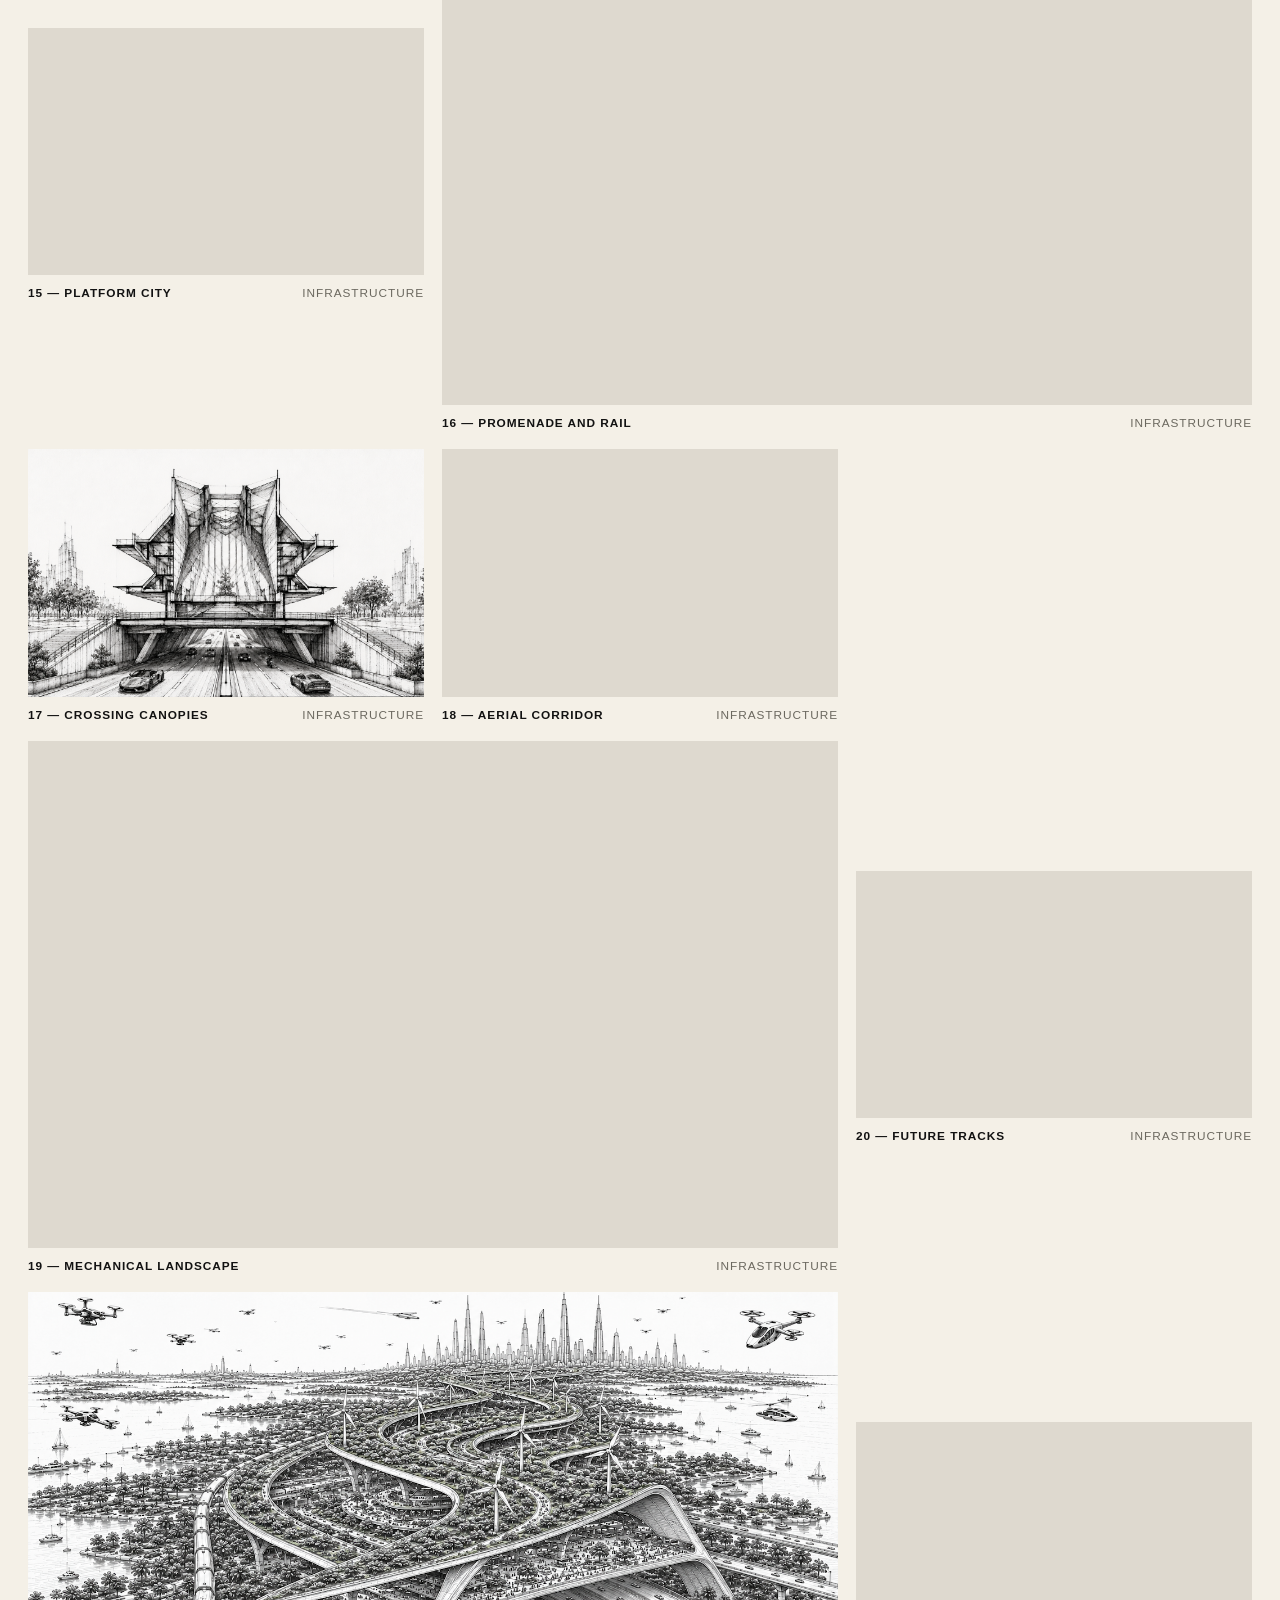
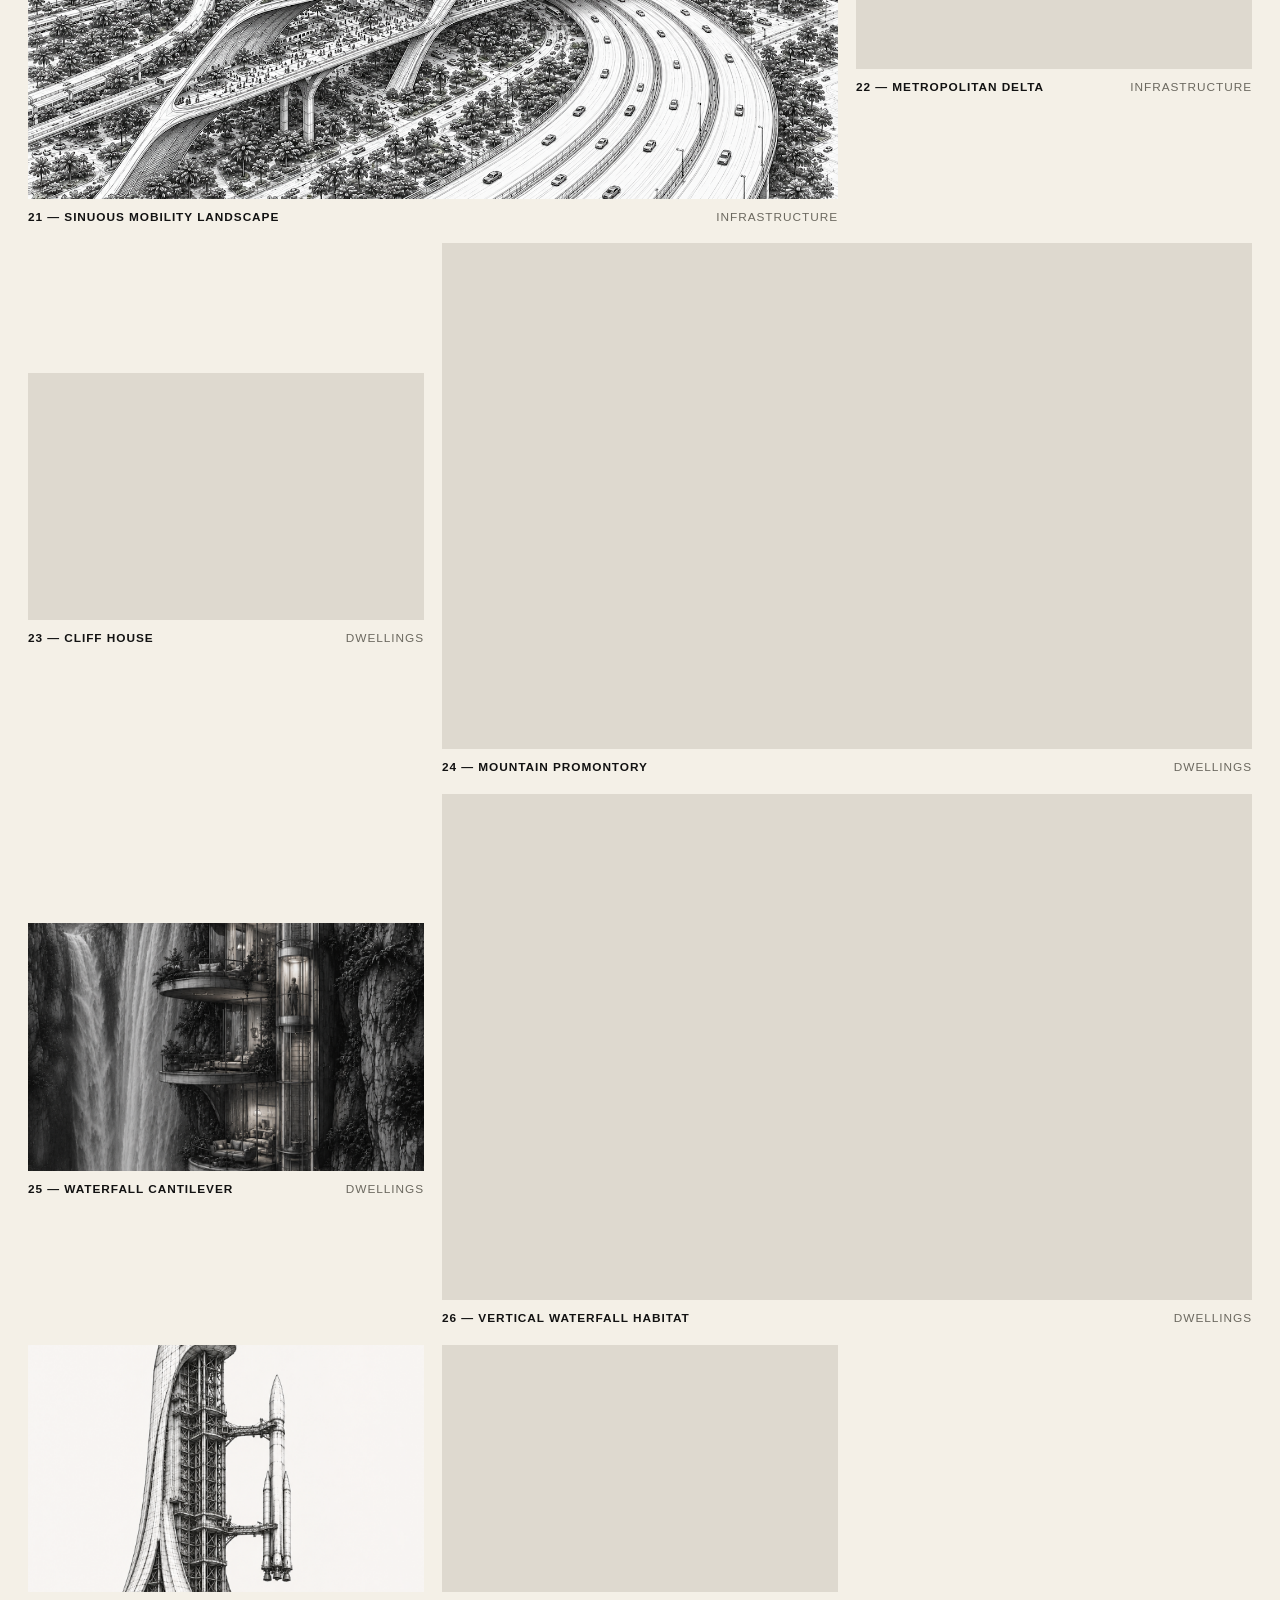
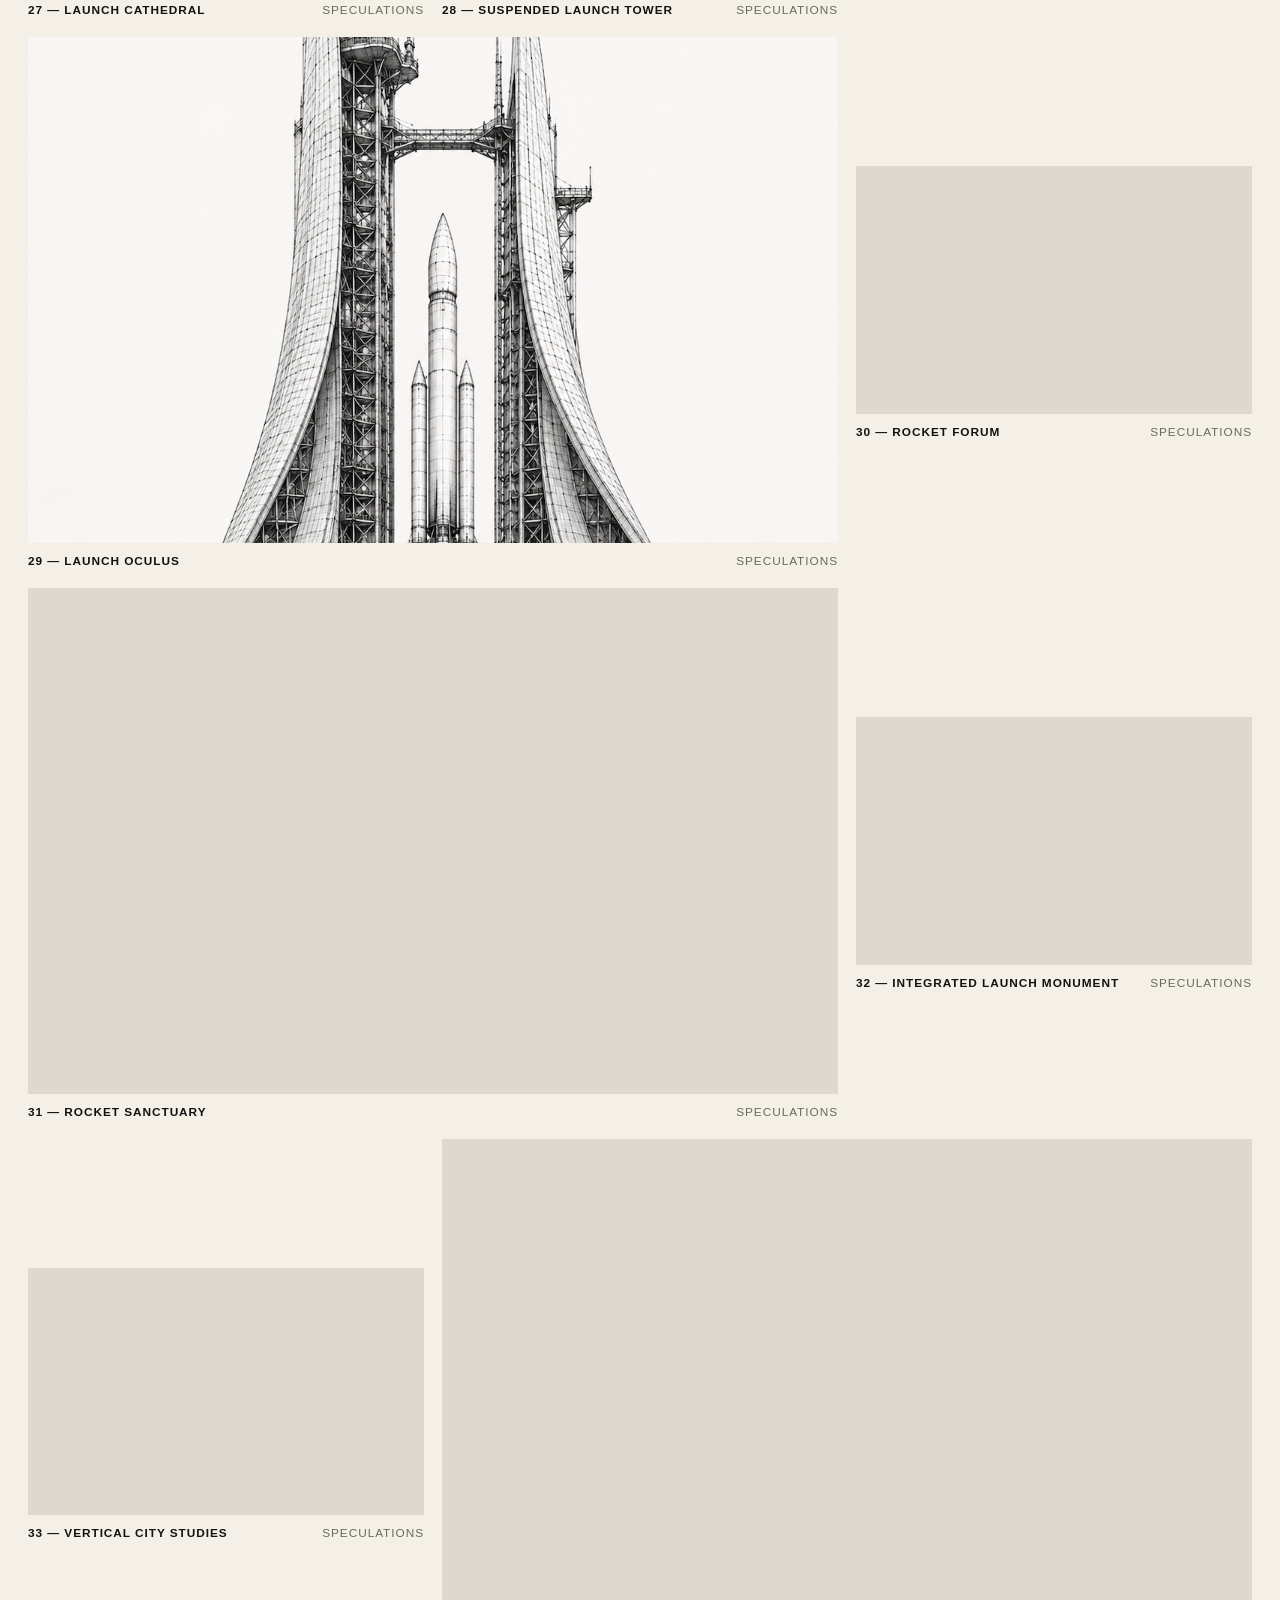
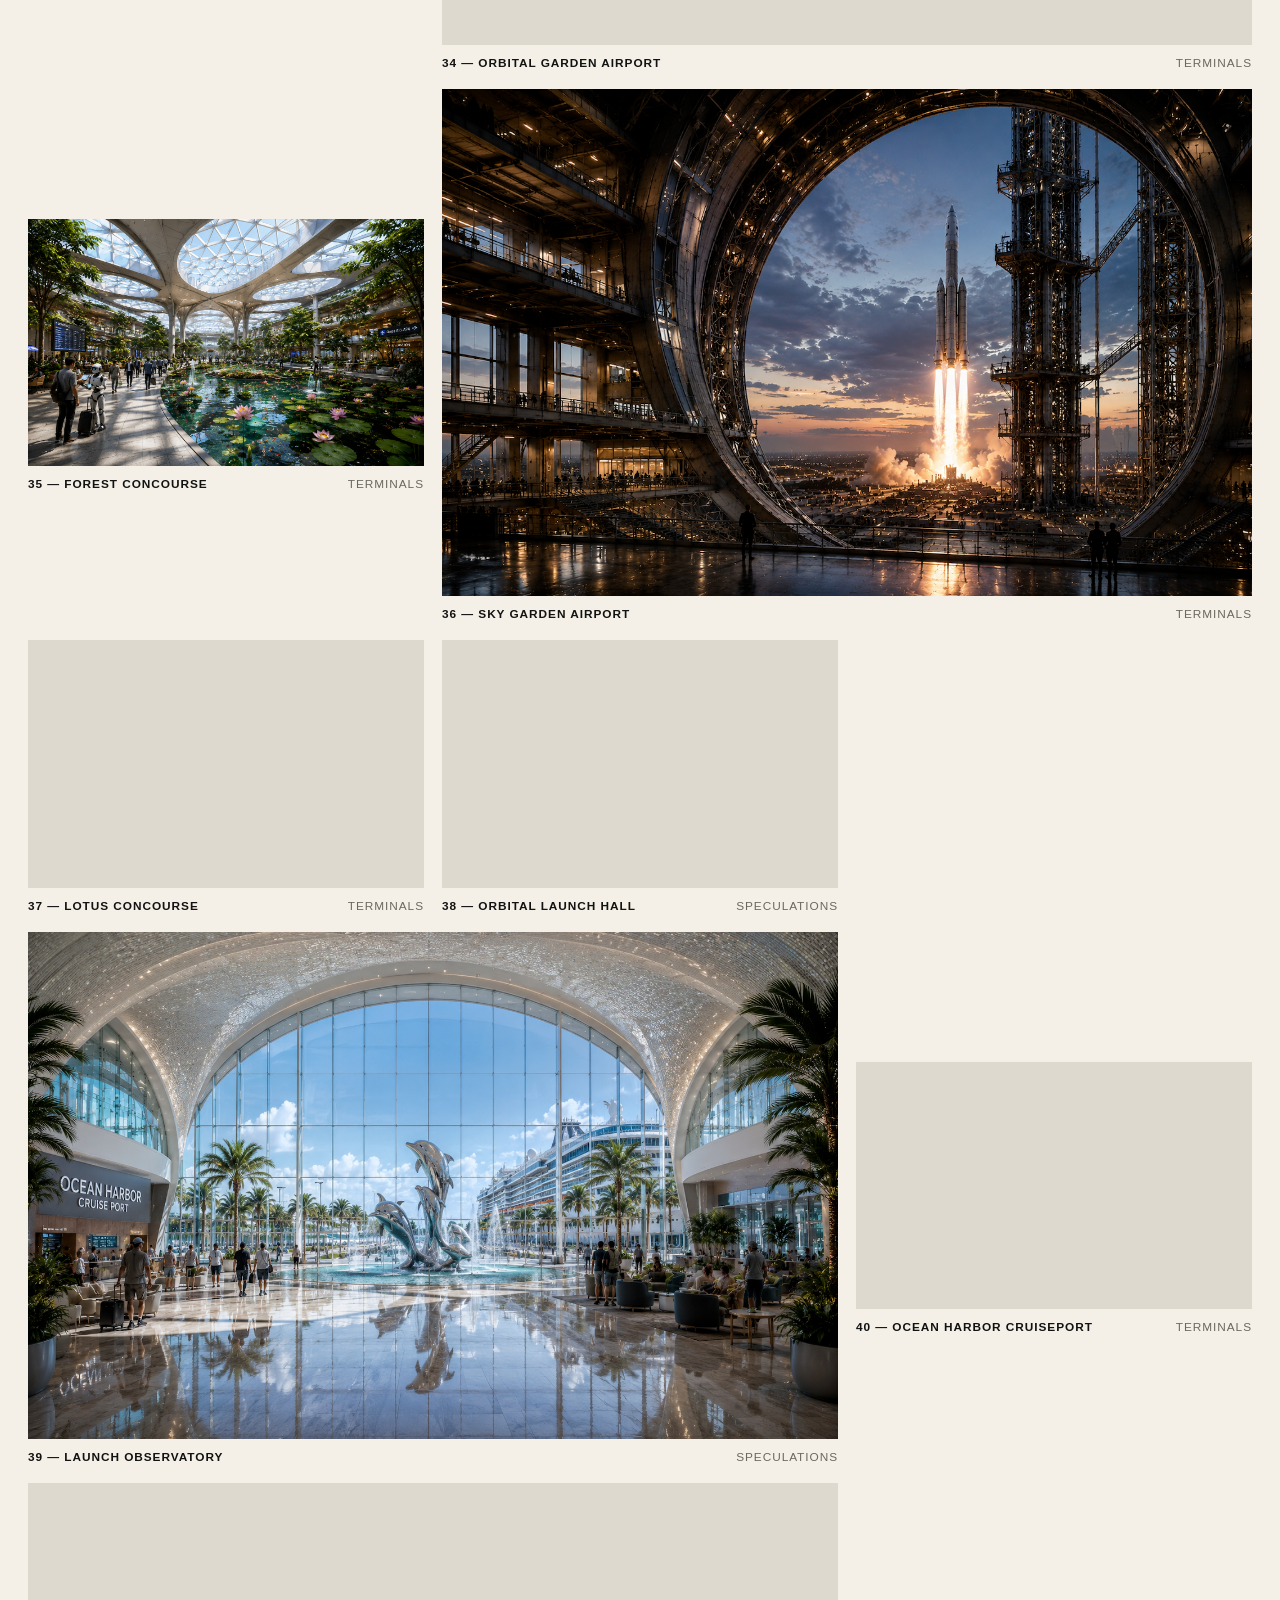
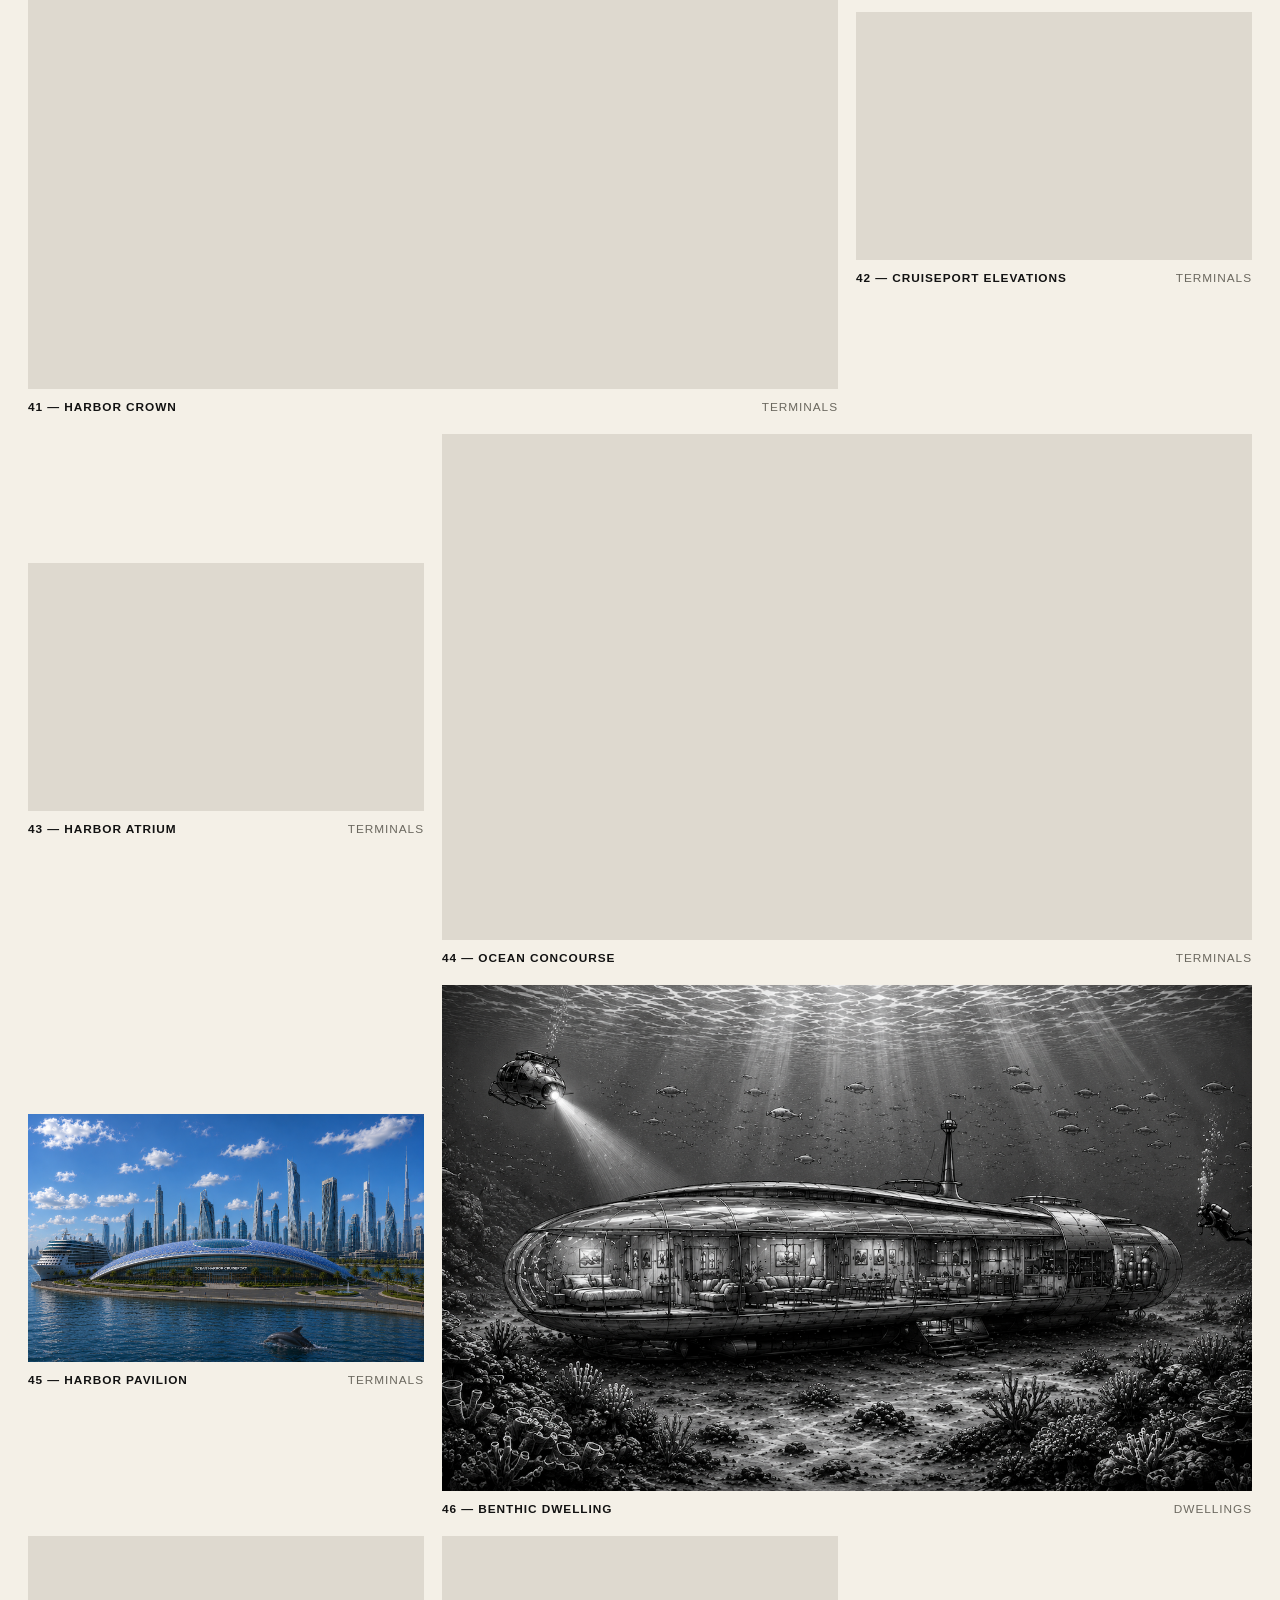
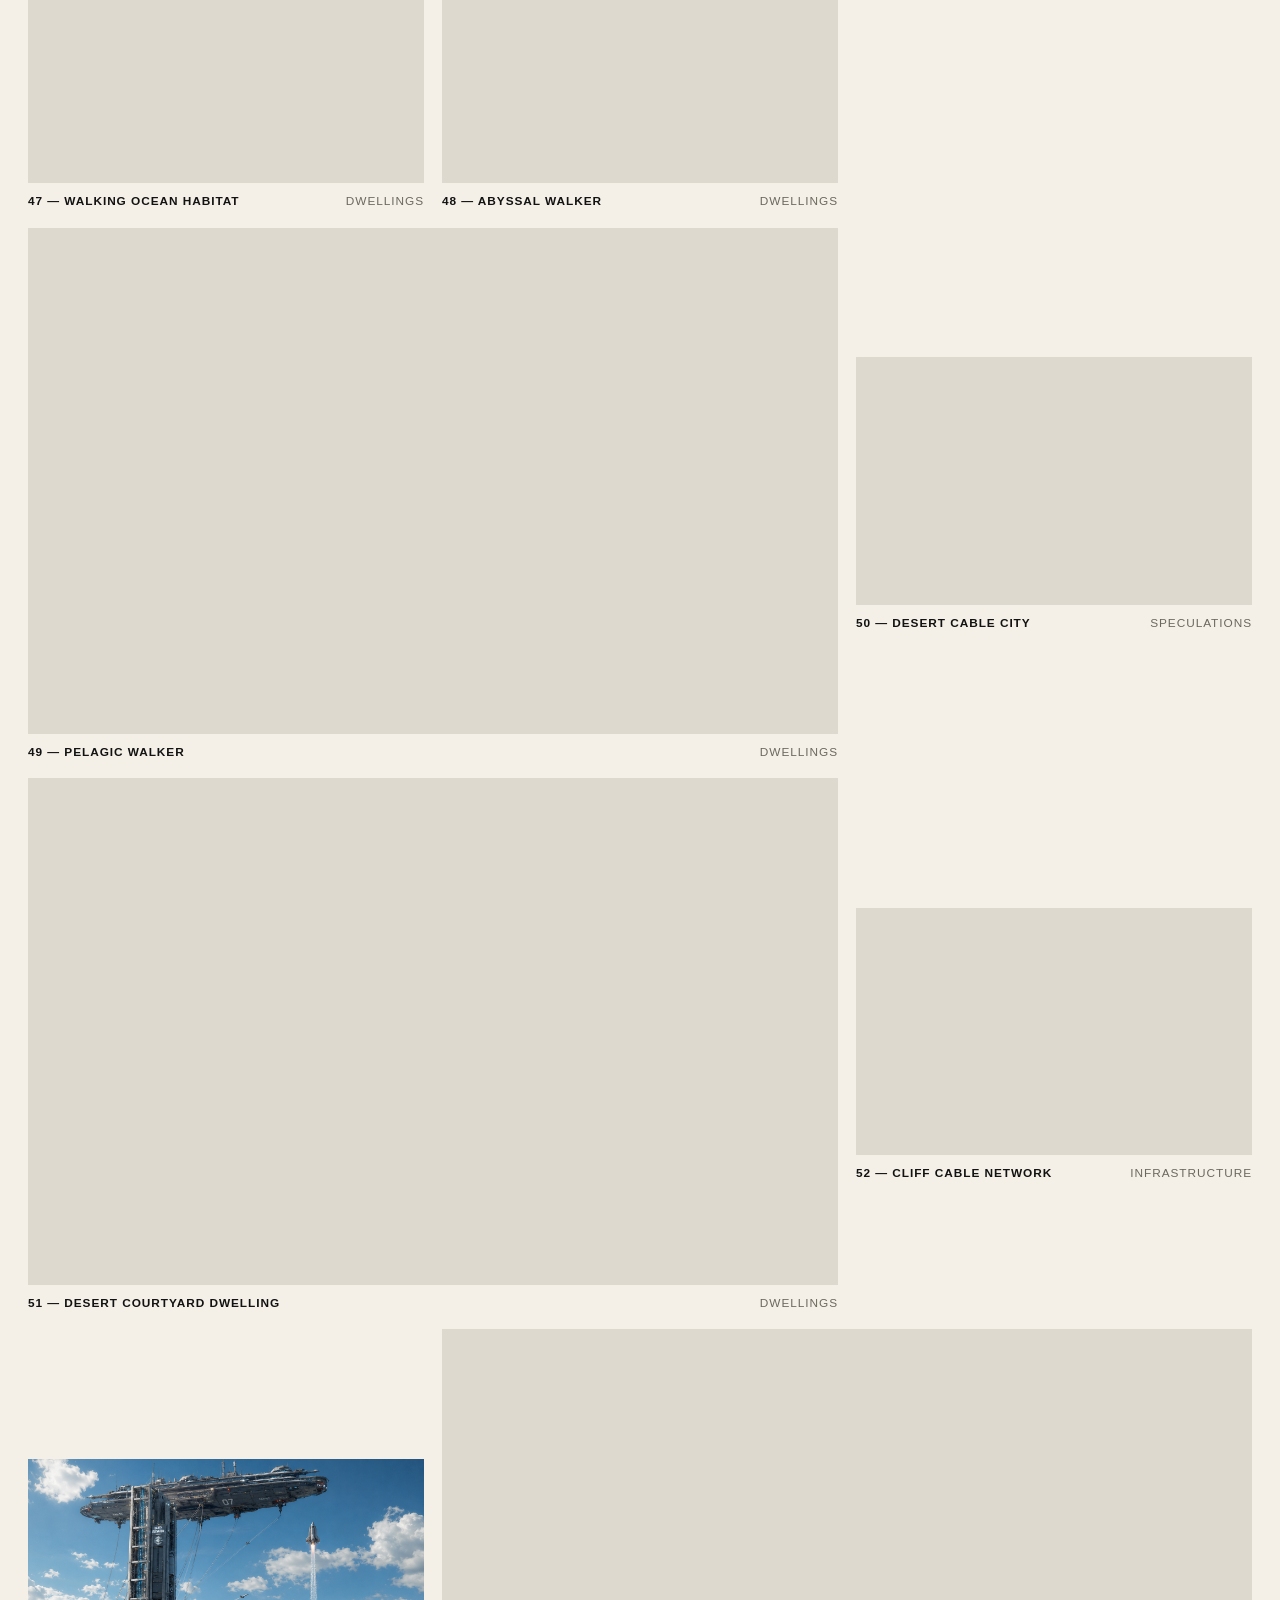
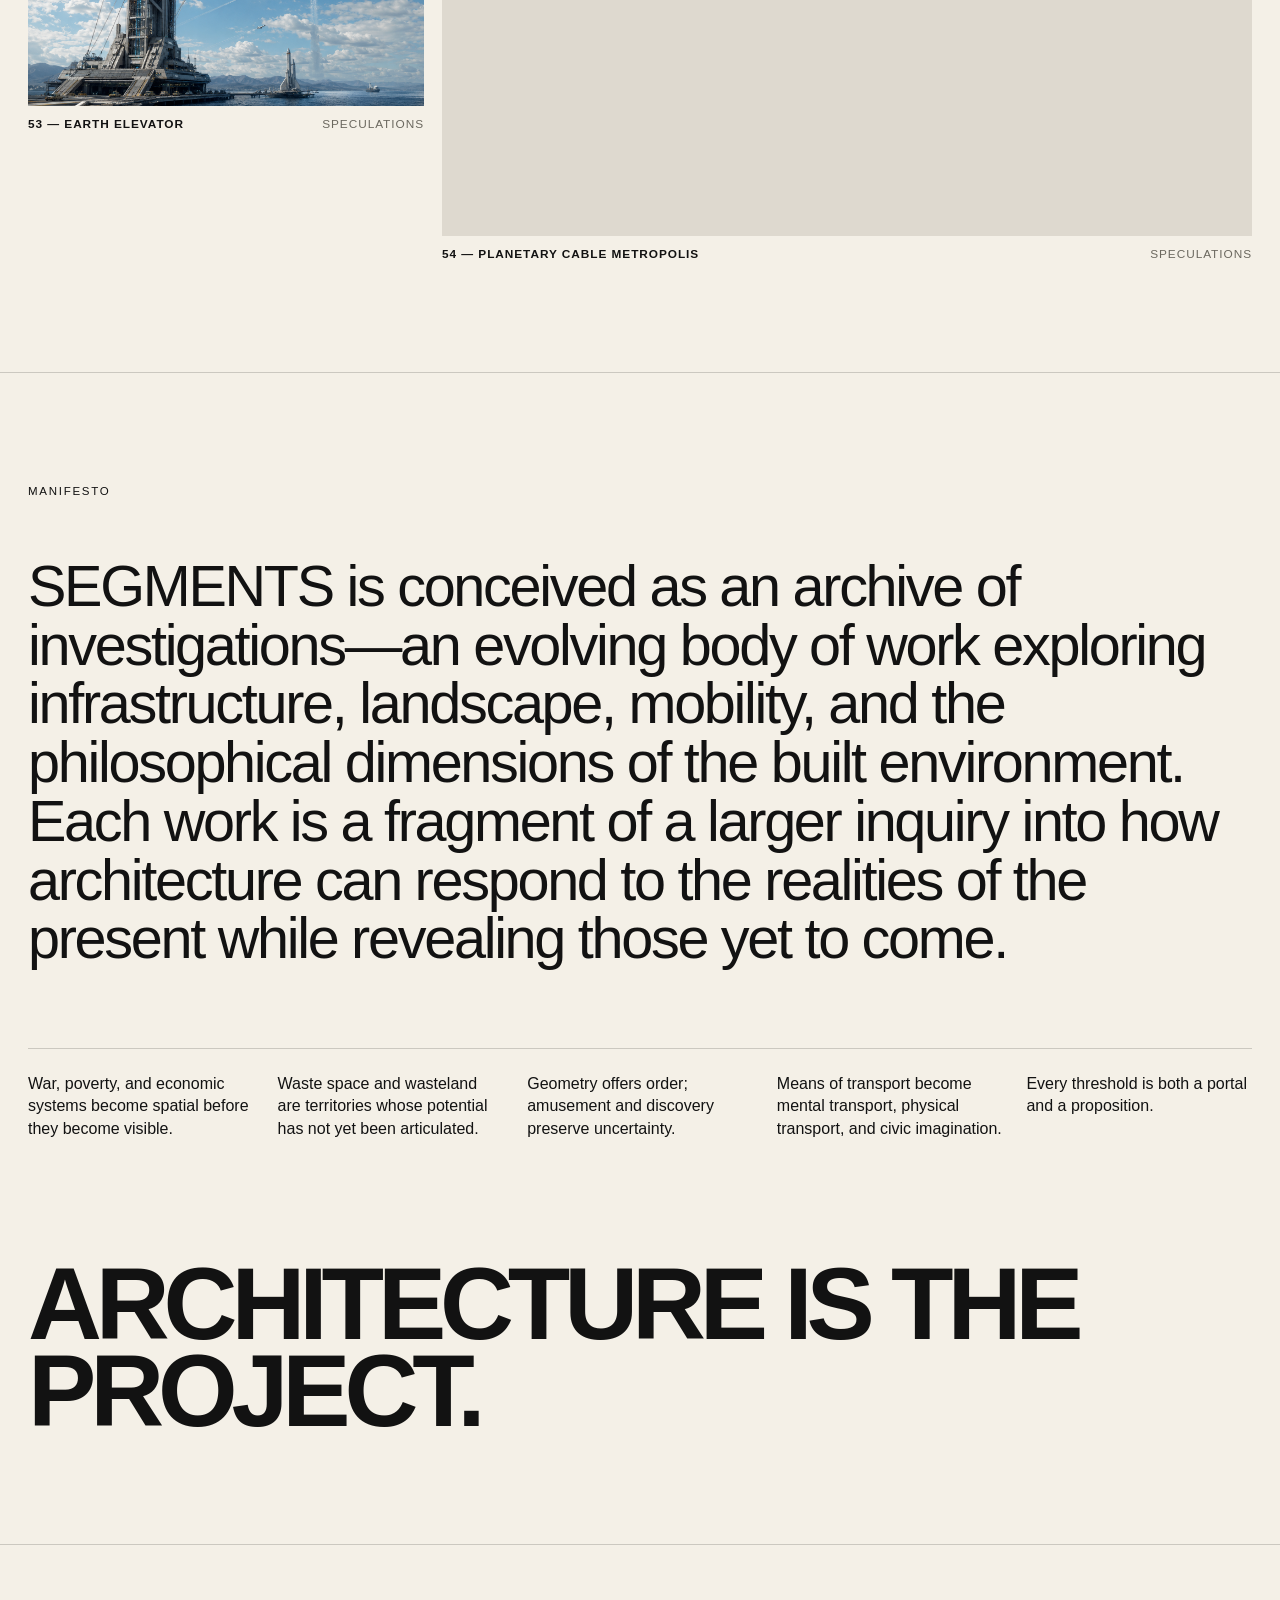
==== commit 67fdafe1: "update index" ====
--- a/index.html
+++ b/index.html
@@ -8,40 +8,36 @@
   <title>SEGMENTS — Andre Vasconcelos</title>
   <link rel="stylesheet" href="styles.css">
   <style>
-    /* Leisure section restoration — kept here so only index.html must be replaced. */
+    /* Leisure section: unobstructed image and plain editorial text. */
     #leisure {
-      position: relative;
-      isolation: isolate;
-      min-height: 100vh;
-      align-items: end;
-      color: #fff;
-      background:
-        linear-gradient(90deg, rgba(0,0,0,.72) 0%, rgba(0,0,0,.48) 45%, rgba(0,0,0,.18) 100%),
-        url('assets/images/leisure-panorama.png') center center / cover no-repeat;
+      display: block;
+      color: var(--ink);
+      background: var(--paper);
     }
-    #leisure::before {
-      content: "";
-      position: absolute;
-      inset: 0;
-      z-index: -1;
-      background: linear-gradient(180deg, rgba(0,0,0,.08), rgba(0,0,0,.58));
+    #leisure .leisure-image {
+      margin: 0 0 64px;
     }
-    #leisure .architect-heading,
-    #leisure .essay {
-      position: relative;
-      z-index: 1;
+    #leisure .leisure-image img {
+      width: 100%;
+      height: auto;
+      max-height: none;
+      object-fit: contain;
+    }
+    #leisure .leisure-copy {
+      display: grid;
+      grid-template-columns: 1fr 2fr;
+      gap: 8vw;
     }
     #leisure .essay {
-      max-width: 840px;
-      padding: 28px;
-      background: rgba(0,0,0,.34);
-      backdrop-filter: blur(8px);
-      -webkit-backdrop-filter: blur(8px);
+      max-width: 900px;
+      padding: 0;
+      background: transparent;
+      backdrop-filter: none;
+      -webkit-backdrop-filter: none;
     }
-    #leisure .eyebrow { color: rgba(255,255,255,.78); }
     @media (max-width: 900px) {
-      #leisure { min-height: auto; background-position: center; }
-      #leisure .essay { padding: 20px; }
+      #leisure .leisure-image { margin-bottom: 40px; }
+      #leisure .leisure-copy { grid-template-columns: 1fr; }
     }
   </style>
 </head>
@@ -98,20 +94,25 @@
       <p class="closing-line">ARCHITECTURE IS THE PROJECT.</p>
     </section>
 
-    <section id="leisure" class="section architect" aria-labelledby="leisure-title">
-      <div class="architect-heading">
-        <p class="eyebrow">Leisure</p>
-        <h2 id="leisure-title">LEISURE</h2>
+    <section id="leisure" class="section" aria-labelledby="leisure-title">
+      <figure class="leisure-image">
+        <img src="assets/images/leisure-panorama.png" alt="Panoramic architectural image introducing the Leisure section">
+      </figure>
+      <div class="leisure-copy">
+        <div class="architect-heading">
+          <p class="eyebrow">Leisure</p>
+          <h2 id="leisure-title">LEISURE</h2>
+        </div>
+        <article class="essay">
+          <p>Andre is contemplative. In solitude, he studies the world and his surroundings with care. Observation has always preceded creation; long before architecture became a discipline, it was a way of understanding the world.</p>
+          <p>At seven, he received a drawing book as a belated birthday gift. He had hoped for toys. Reluctantly, he opened it.</p>
+          <p>One page changed everything.</p>
+          <p>It revealed the anatomy of a horse—its skeleton and musculature meticulously illustrated, as though its skin had vanished. The drawing revealed that imagination could coexist with knowledge, and that beauty could emerge from understanding.</p>
+          <p>On the back, his godfather had written two words: <strong>INSPIRATION × TRANSPIRATION</strong>.</p>
+          <p>Within a year, he had reproduced nearly every drawing the book contained. Drawing became a tool; imagination became the destination.</p>
+          <p><strong>SEGMENTS</strong> is the result of that journey—a body of work shaped by discipline, curiosity, and the persistent desire to imagine worlds that do not yet exist.</p>
+        </article>
       </div>
-      <article class="essay">
-        <p>Andre is contemplative. In solitude, he studies the world and his surroundings with care. Observation has always preceded creation; long before architecture became a discipline, it was a way of understanding the world.</p>
-        <p>At seven, he received a drawing book as a belated birthday gift. He had hoped for toys. Reluctantly, he opened it.</p>
-        <p>One page changed everything.</p>
-        <p>It revealed the anatomy of a horse—its skeleton and musculature meticulously illustrated, as though its skin had vanished. The drawing revealed that imagination could coexist with knowledge, and that beauty could emerge from understanding.</p>
-        <p>On the back, his godfather had written two words: <strong>INSPIRATION × TRANSPIRATION</strong>.</p>
-        <p>Within a year, he had reproduced nearly every drawing the book contained. Drawing became a tool; imagination became the destination.</p>
-        <p><strong>SEGMENTS</strong> is the result of that journey—a body of work shaped by discipline, curiosity, and the persistent desire to imagine worlds that do not yet exist.</p>
-      </article>
     </section>
 
     <section id="support" class="section support">
--- a/styles.css
+++ b/styles.css
@@ -51,10 +51,10 @@
 footer{display:flex;justify-content:space-between;gap:1rem;padding:34px 28px;font-size:.78rem;text-transform:uppercase;letter-spacing:.08em}
 .viewer{width:100vw;max-width:none;height:100vh;max-height:none;margin:0;border:0;padding:0;background:var(--paper);color:var(--ink)}
 .viewer::backdrop{background:rgba(0,0,0,.5)}
-.viewer[open]{display:grid;grid-template-columns:56px 1fr 56px;align-items:center}
-.viewer figure{margin:0;height:100vh;display:grid;grid-template-columns:minmax(0,2fr) minmax(300px,1fr)}
-.image-wrap{display:grid;place-items:center;background:#111;overflow:hidden}
-.image-wrap img{width:100%;height:100%;object-fit:contain}
+.viewer[open]{display:grid;grid-template-columns:56px minmax(0,1fr) 56px;align-items:center}
+.viewer figure{margin:0;height:100vh;min-width:0;min-height:0;display:grid;grid-template-columns:minmax(0,2fr) minmax(300px,1fr)}
+.image-wrap{display:grid;place-items:center;min-width:0;min-height:0;height:100vh;padding:20px;background:#111;overflow:hidden}
+.image-wrap img{display:block;width:auto;height:auto;max-width:100%;max-height:100%;object-fit:contain}
 .viewer figcaption{padding:70px 40px;overflow:auto}
 .viewer-meta{display:flex;justify-content:space-between;font-size:.72rem;text-transform:uppercase;letter-spacing:.1em;color:var(--muted)}
 .viewer h2{font-size:clamp(2.3rem,5vw,5rem);margin:50px 0 30px}
@@ -66,6 +66,6 @@
   .menu-toggle{display:block}.site-nav{display:none;position:absolute;top:100%;left:0;right:0;padding:20px 28px;background:var(--paper);border-bottom:1px solid var(--line);flex-direction:column}.site-nav.open{display:flex}
   .hero{min-height:72vh}.hero-bottom,.section-heading{align-items:flex-start;flex-direction:column}.filters{justify-content:flex-start}
   .card,.card:nth-child(n){grid-column:span 6}.manifesto-grid{grid-template-columns:1fr 1fr}.architect{grid-template-columns:1fr}
-  .viewer[open]{grid-template-columns:1fr}.viewer figure{grid-template-columns:1fr;height:auto;min-height:100vh}.image-wrap{height:58vh}.viewer figcaption{padding:40px 24px}.viewer .nav{position:fixed;bottom:10px;height:auto}.viewer .prev{left:20px}.viewer .next{right:20px}
+  .viewer[open]{grid-template-columns:1fr}.viewer figure{grid-template-columns:1fr;height:auto;min-height:100vh}.image-wrap{height:58vh;padding:14px}.viewer figcaption{padding:40px 24px}.viewer .nav{position:fixed;bottom:10px;height:auto}.viewer .prev{left:20px}.viewer .next{right:20px}
 }
 @media(max-width:560px){.site-header,.hero,.section,footer{padding-left:18px;padding-right:18px}.card,.card:nth-child(n){grid-column:1/-1}.manifesto-grid{grid-template-columns:1fr}.hero h1{font-size:22vw}.section{padding-top:75px;padding-bottom:75px}footer{flex-direction:column}}
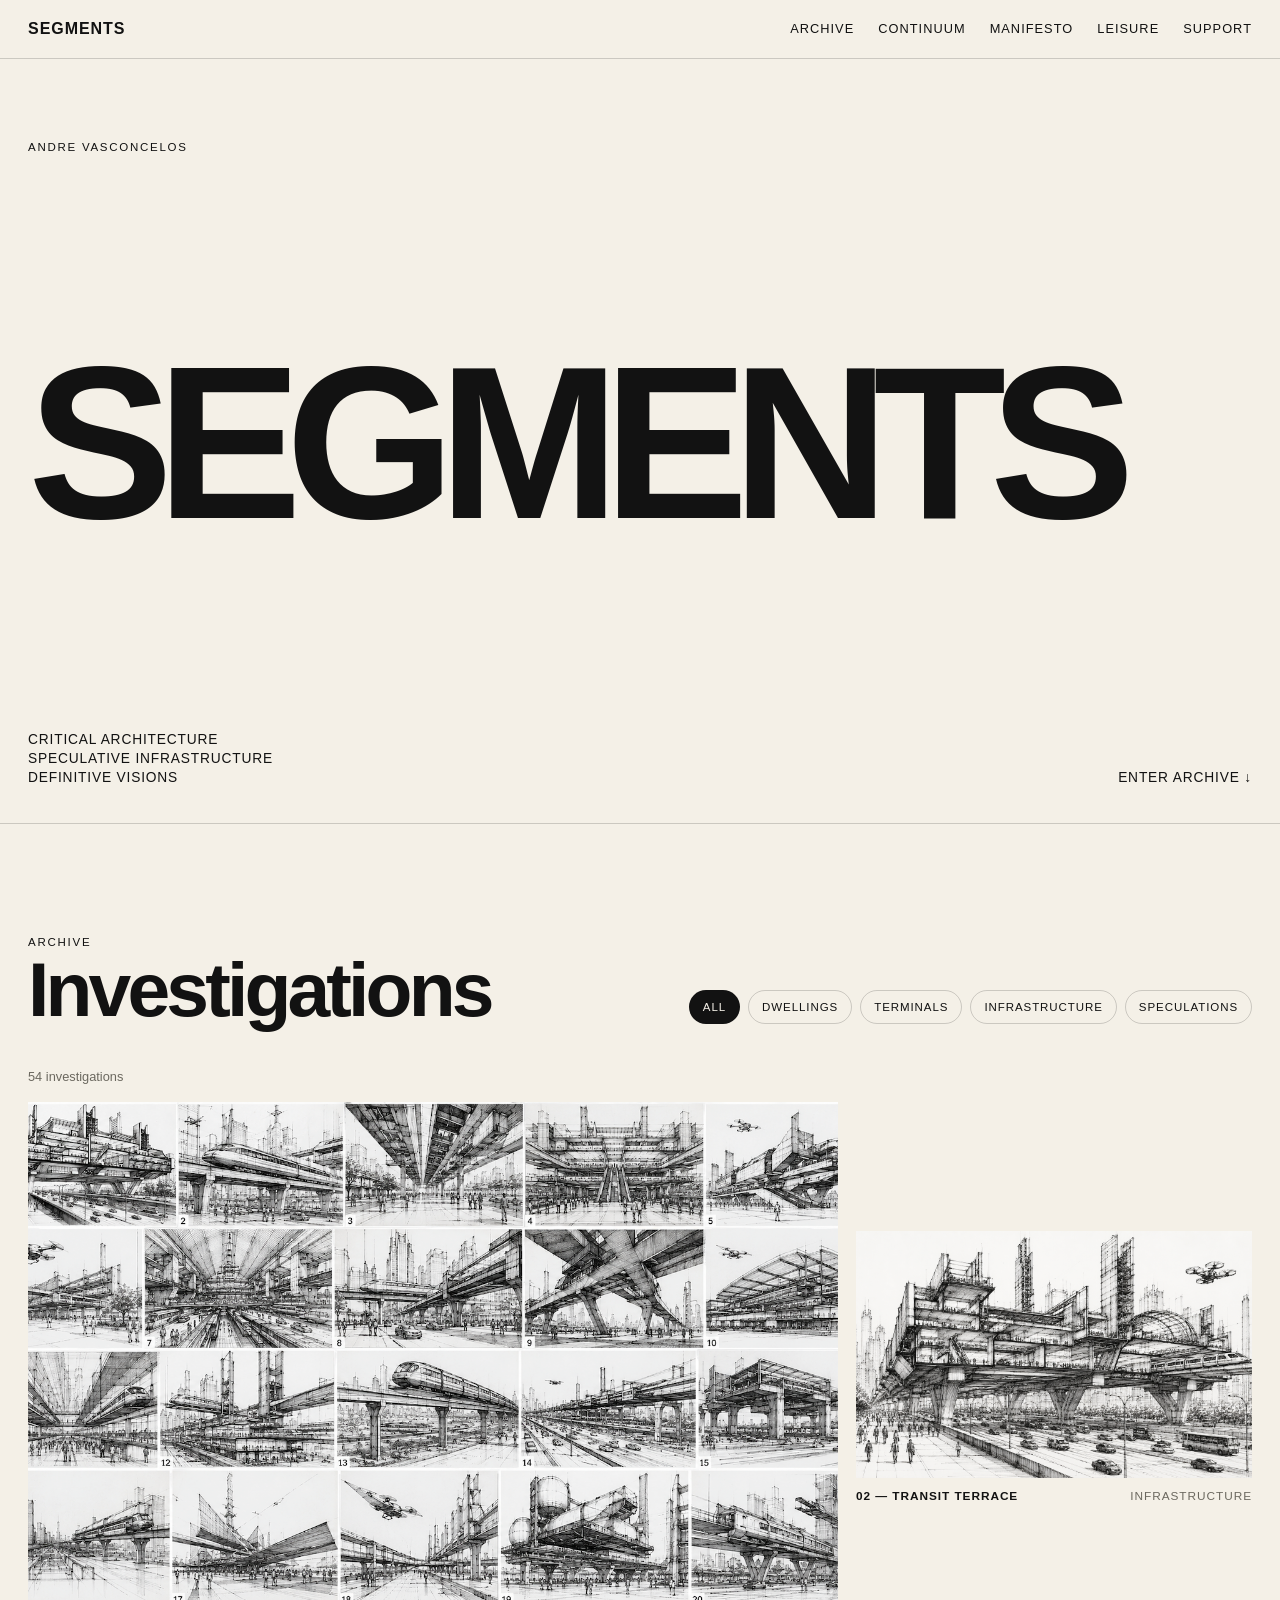
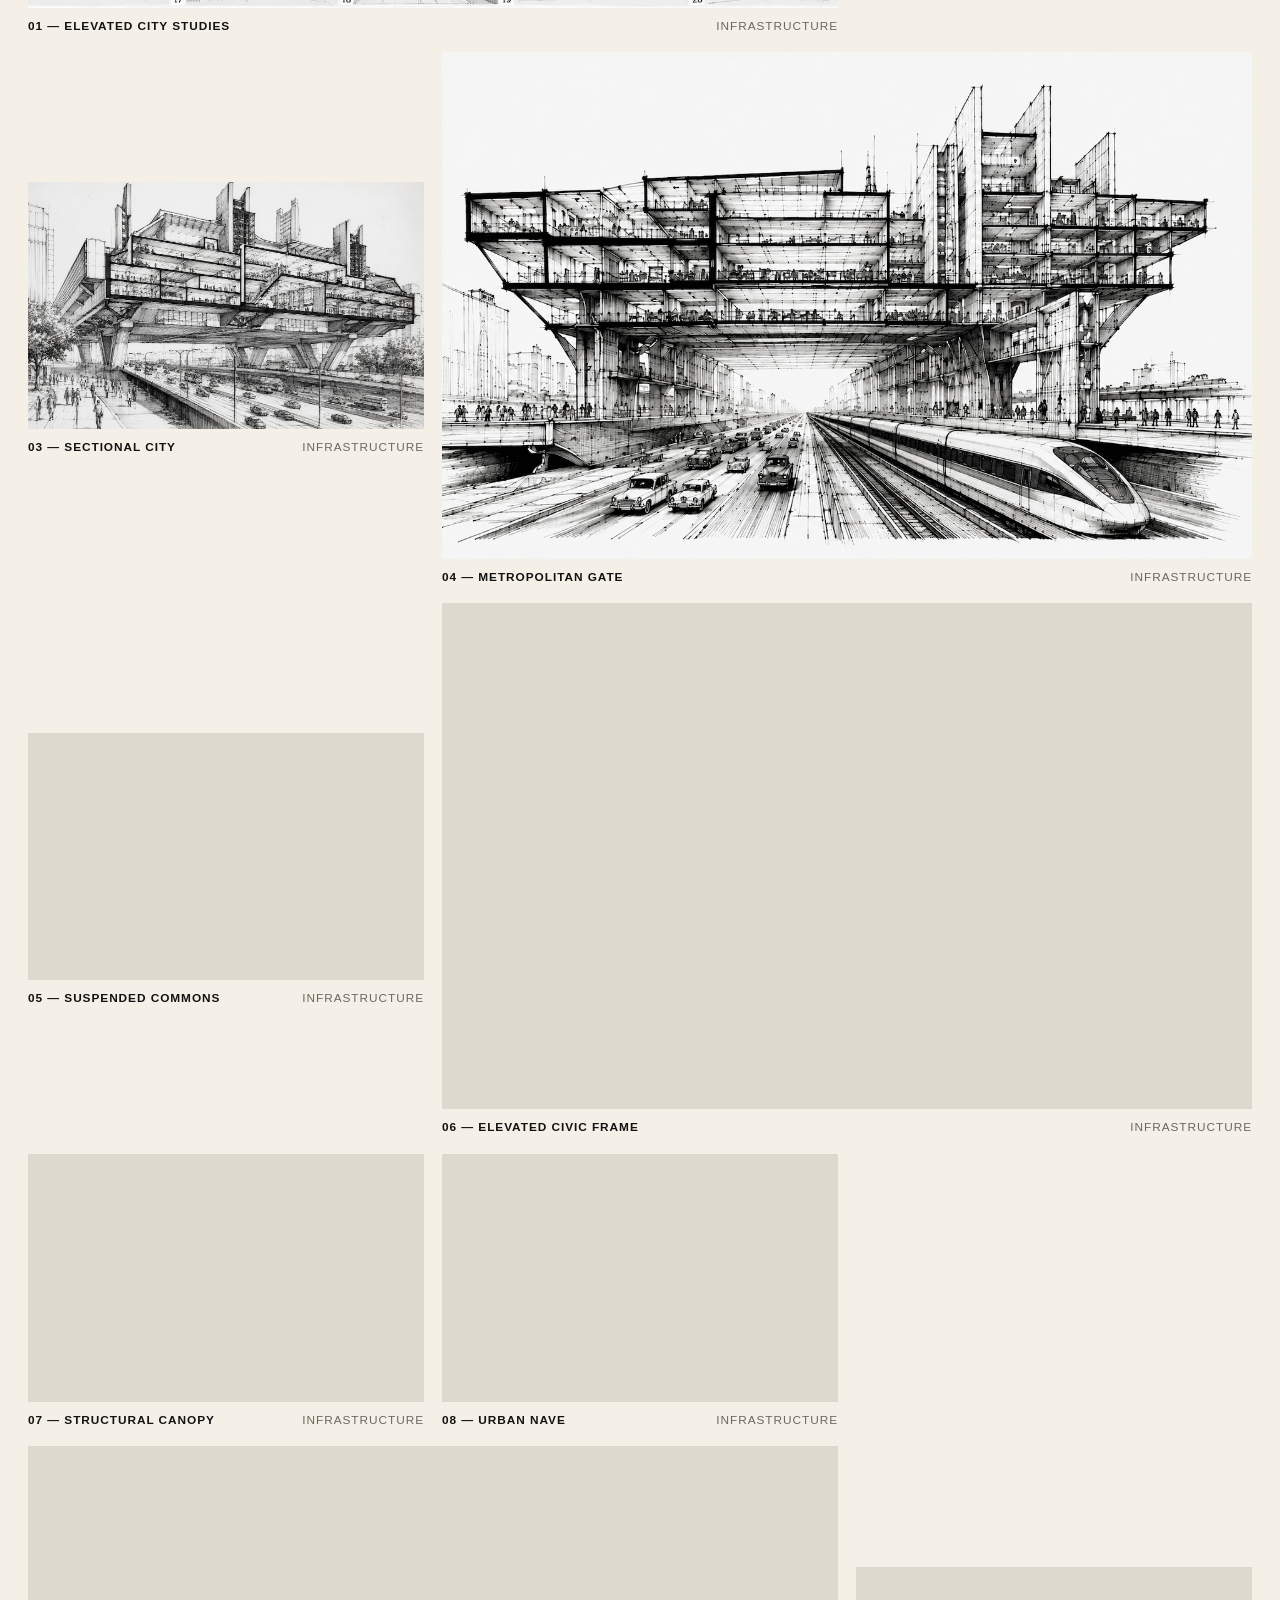
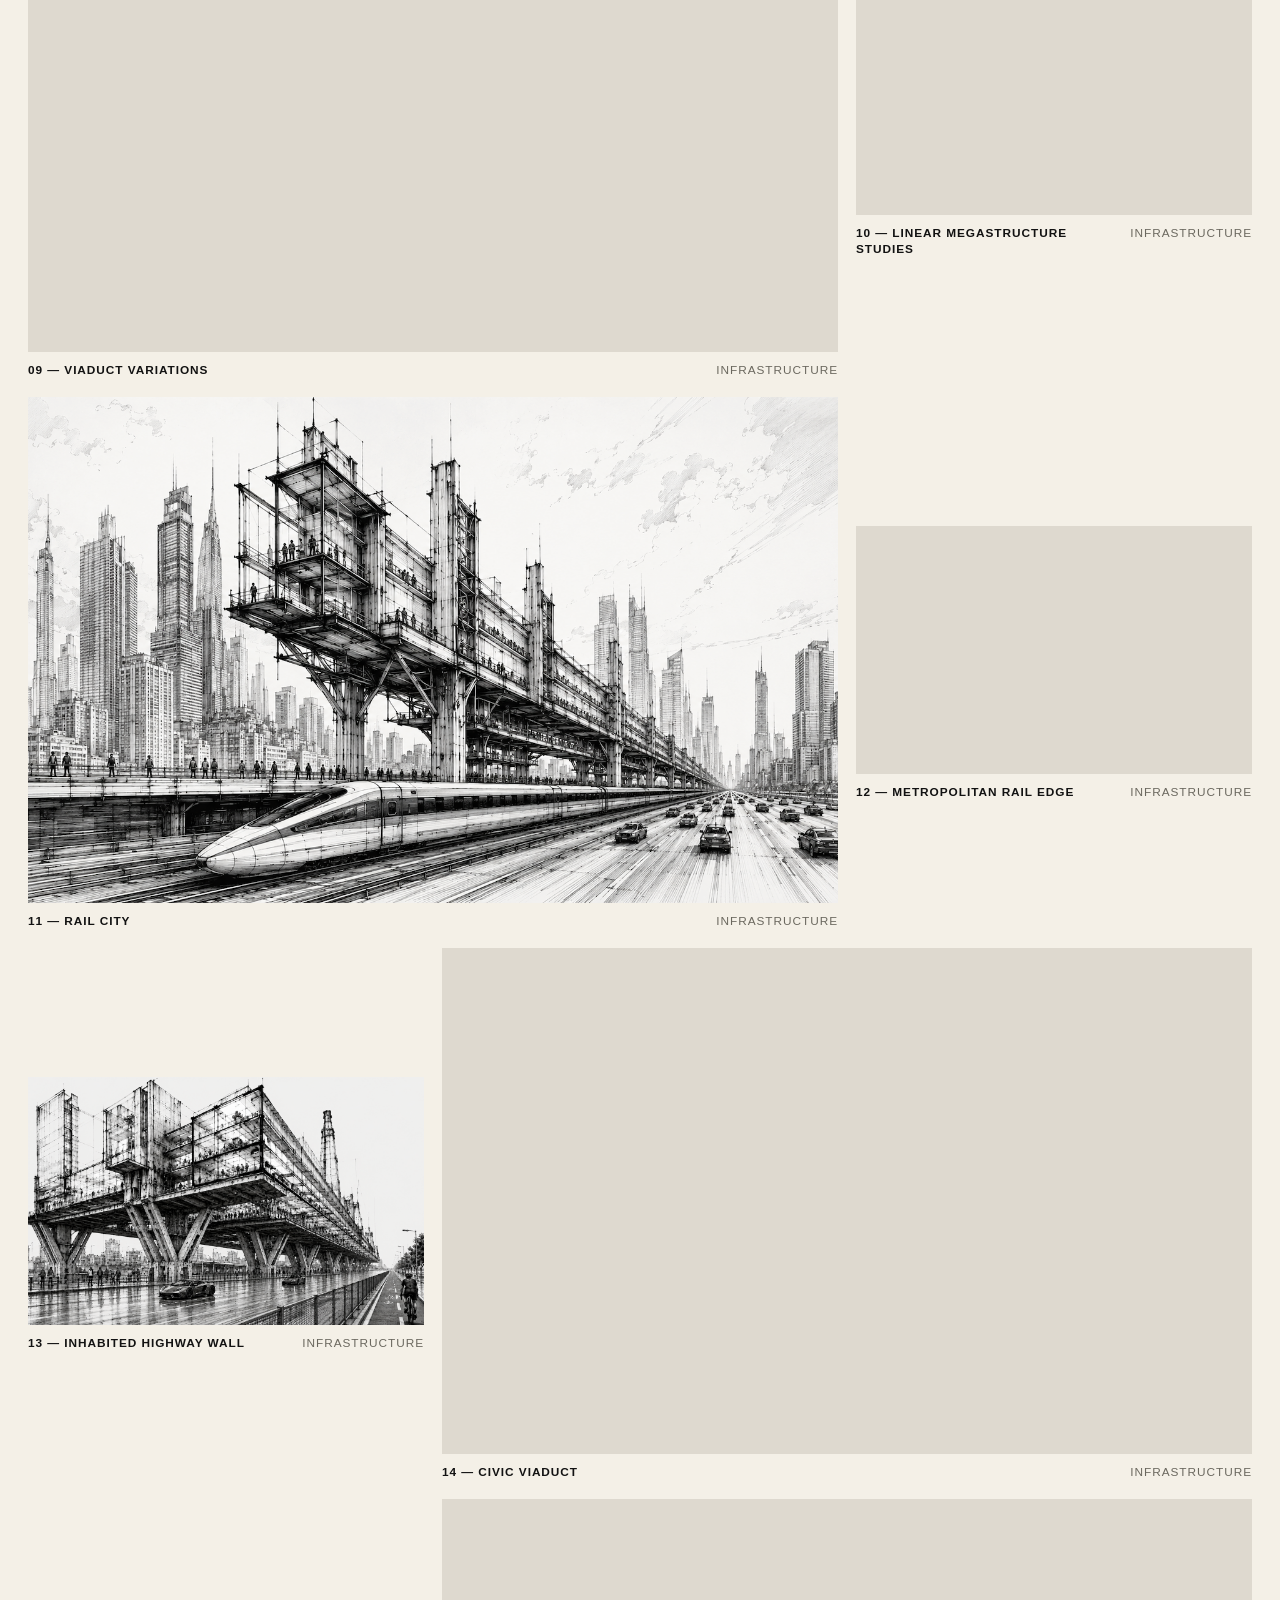
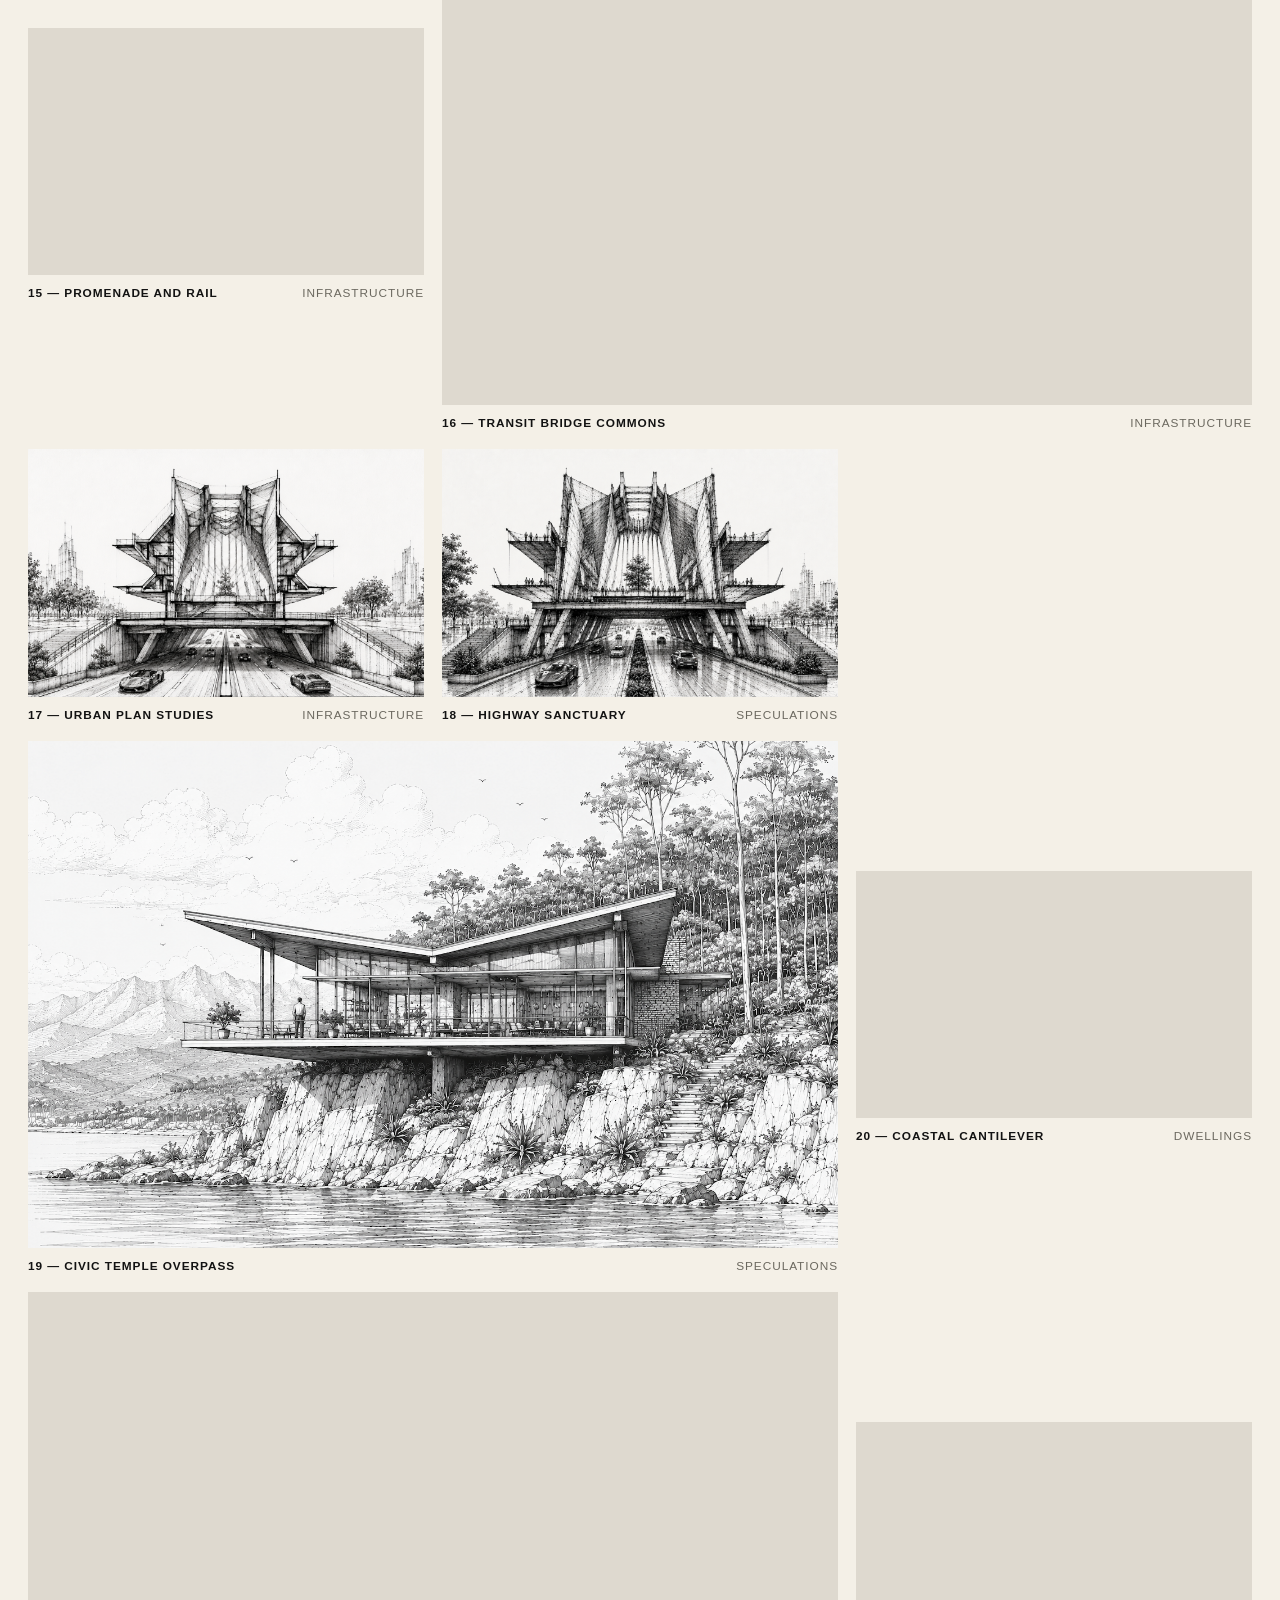
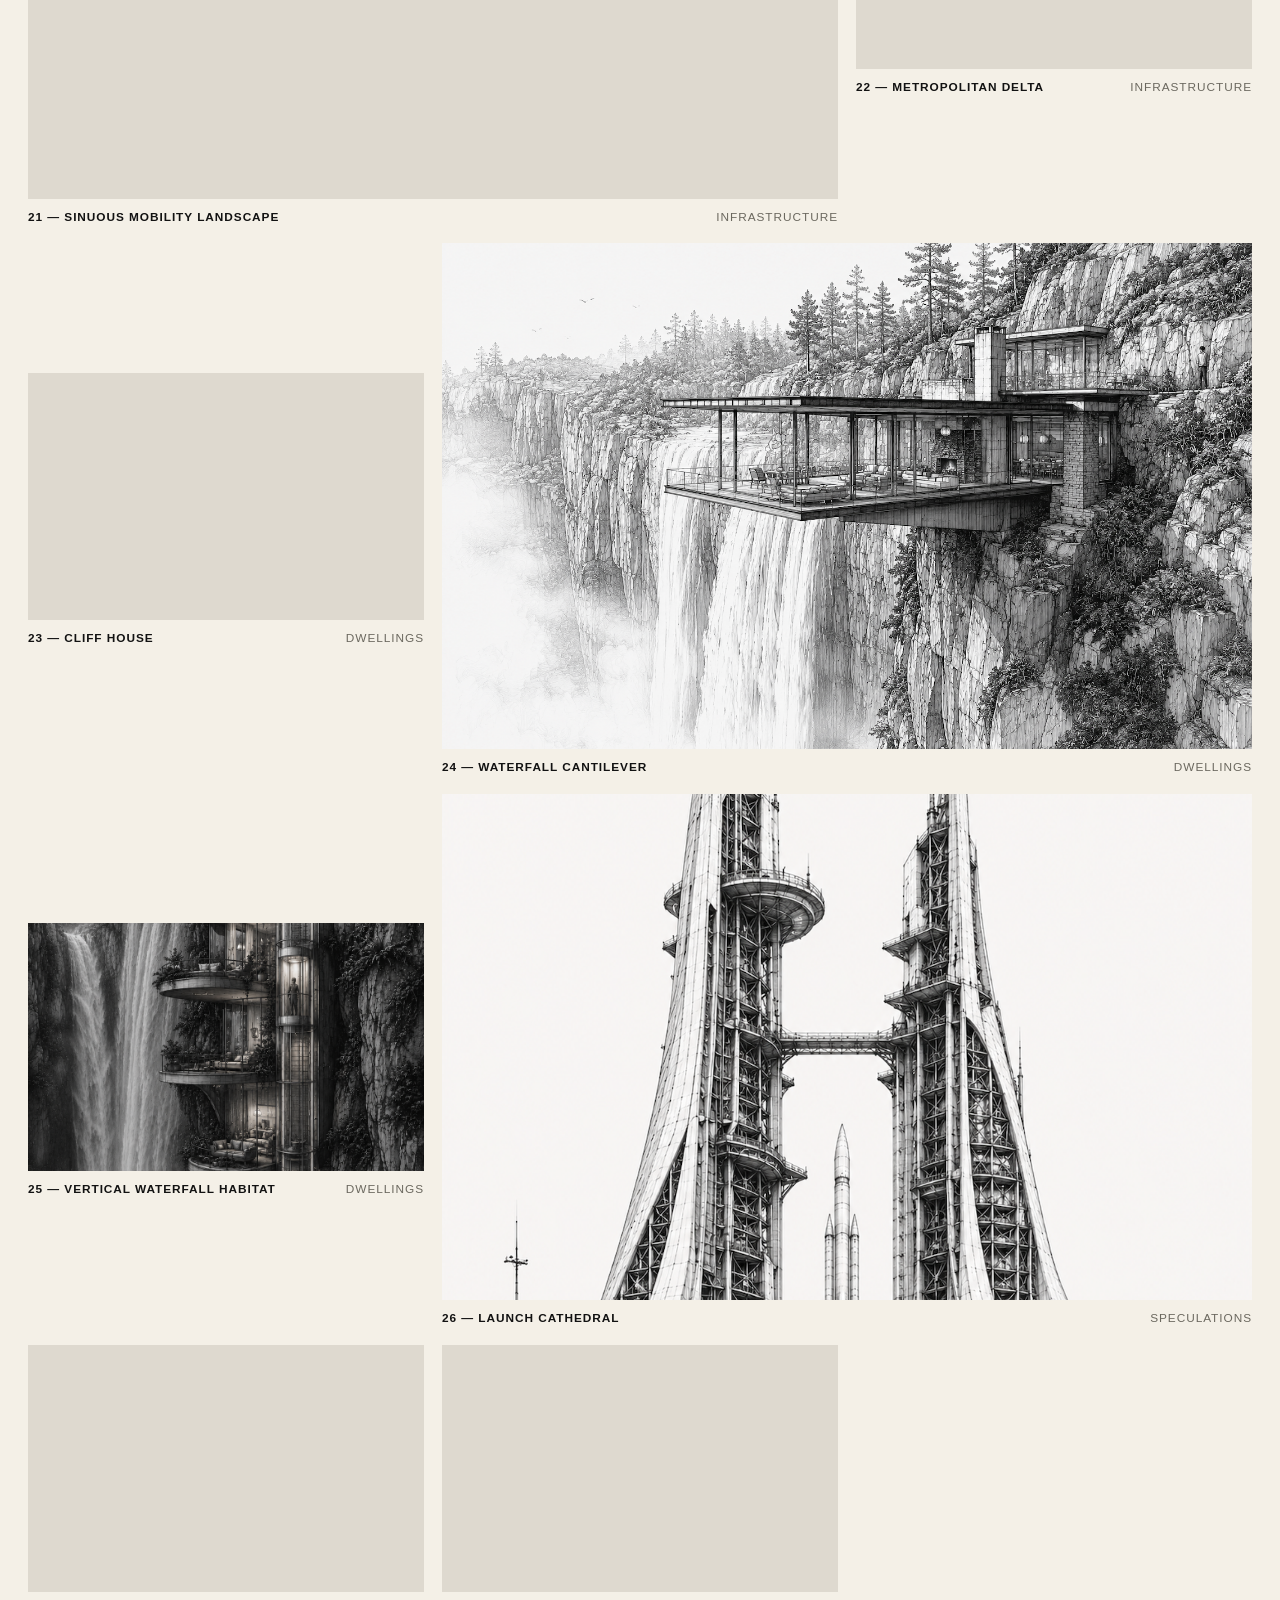
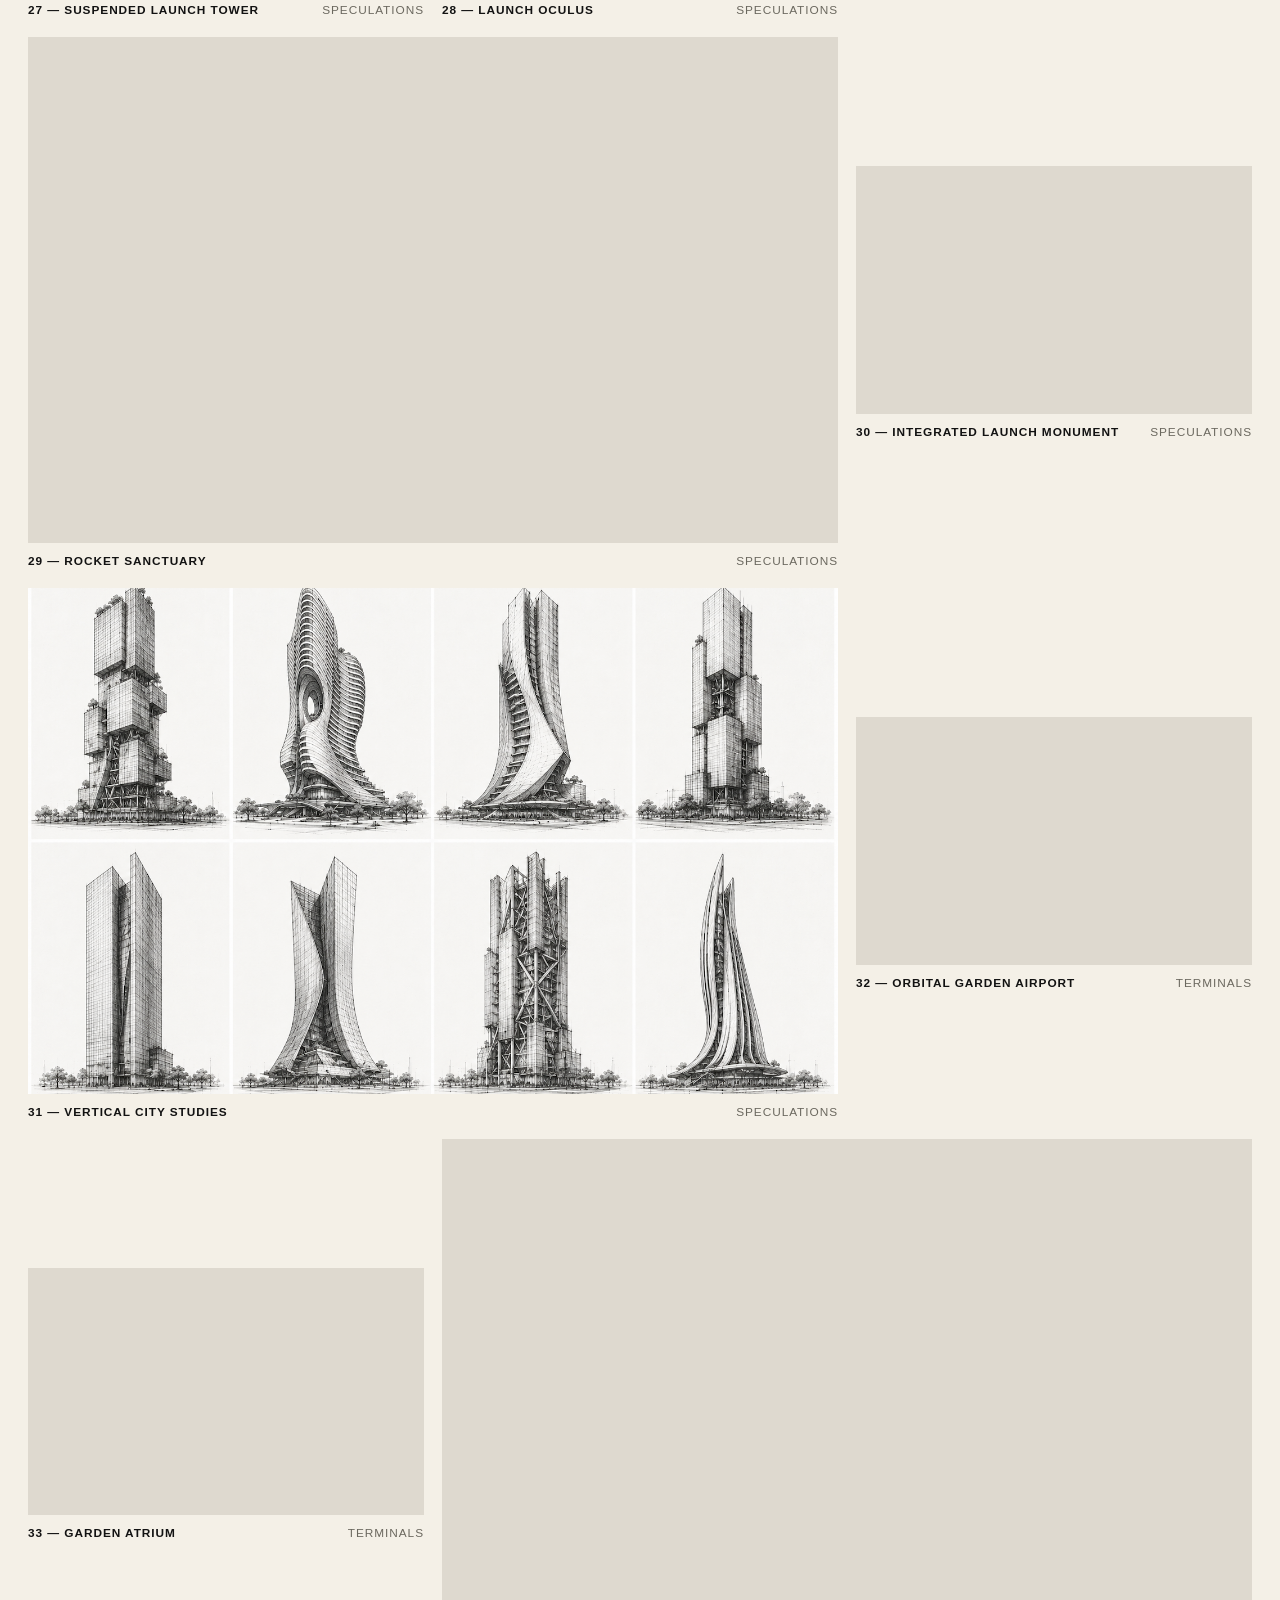
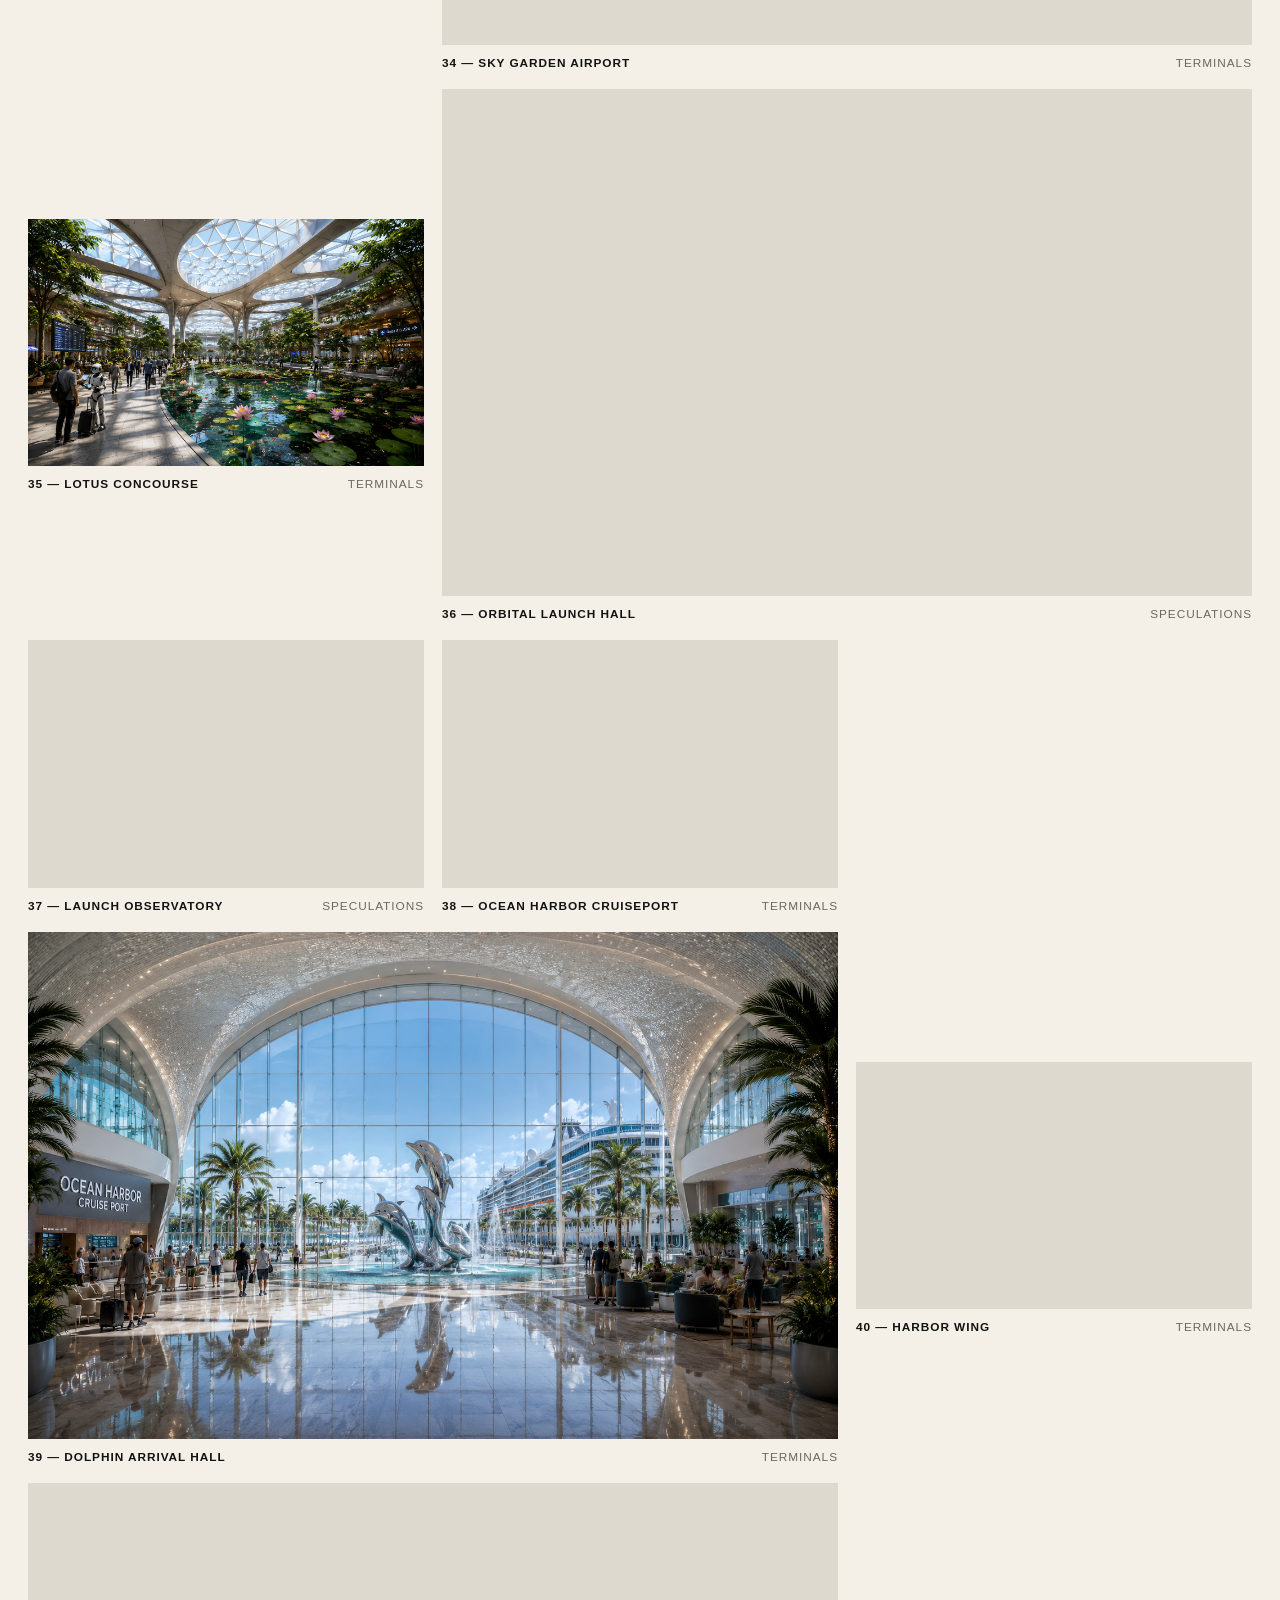
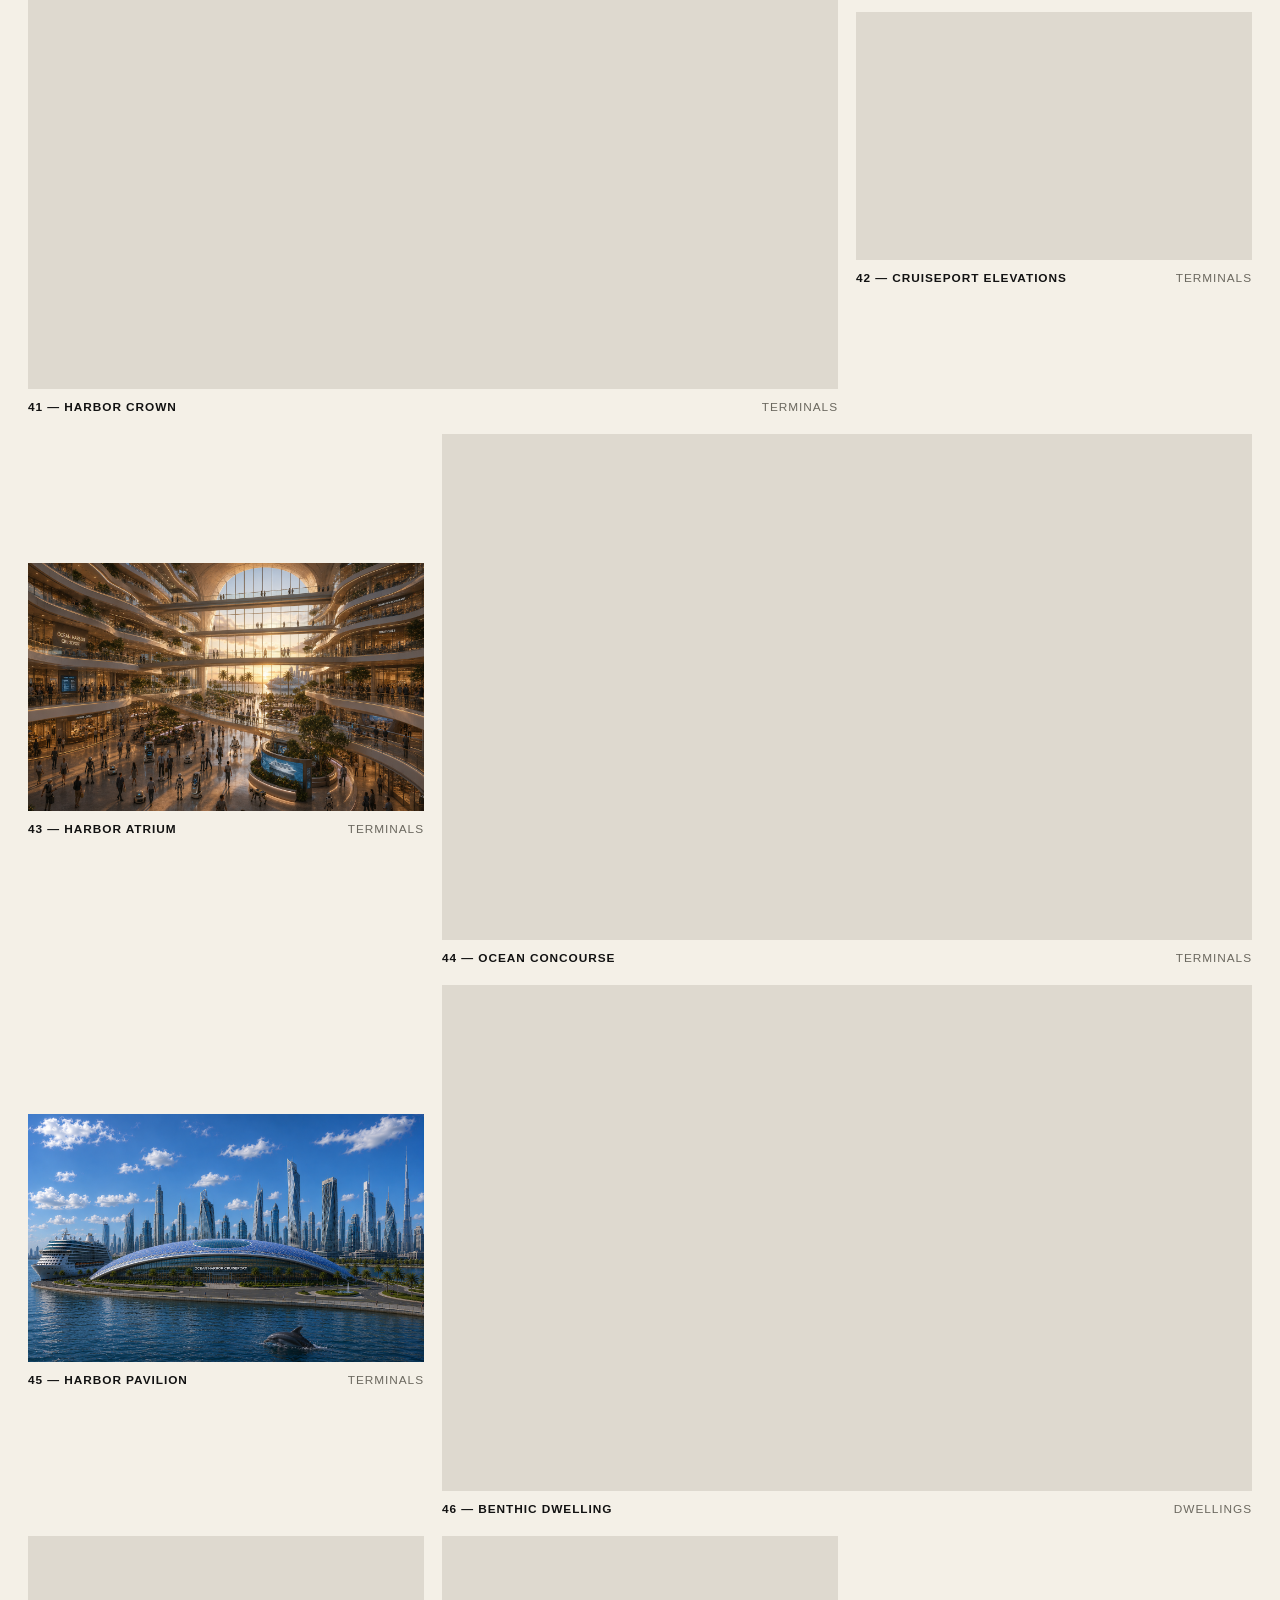
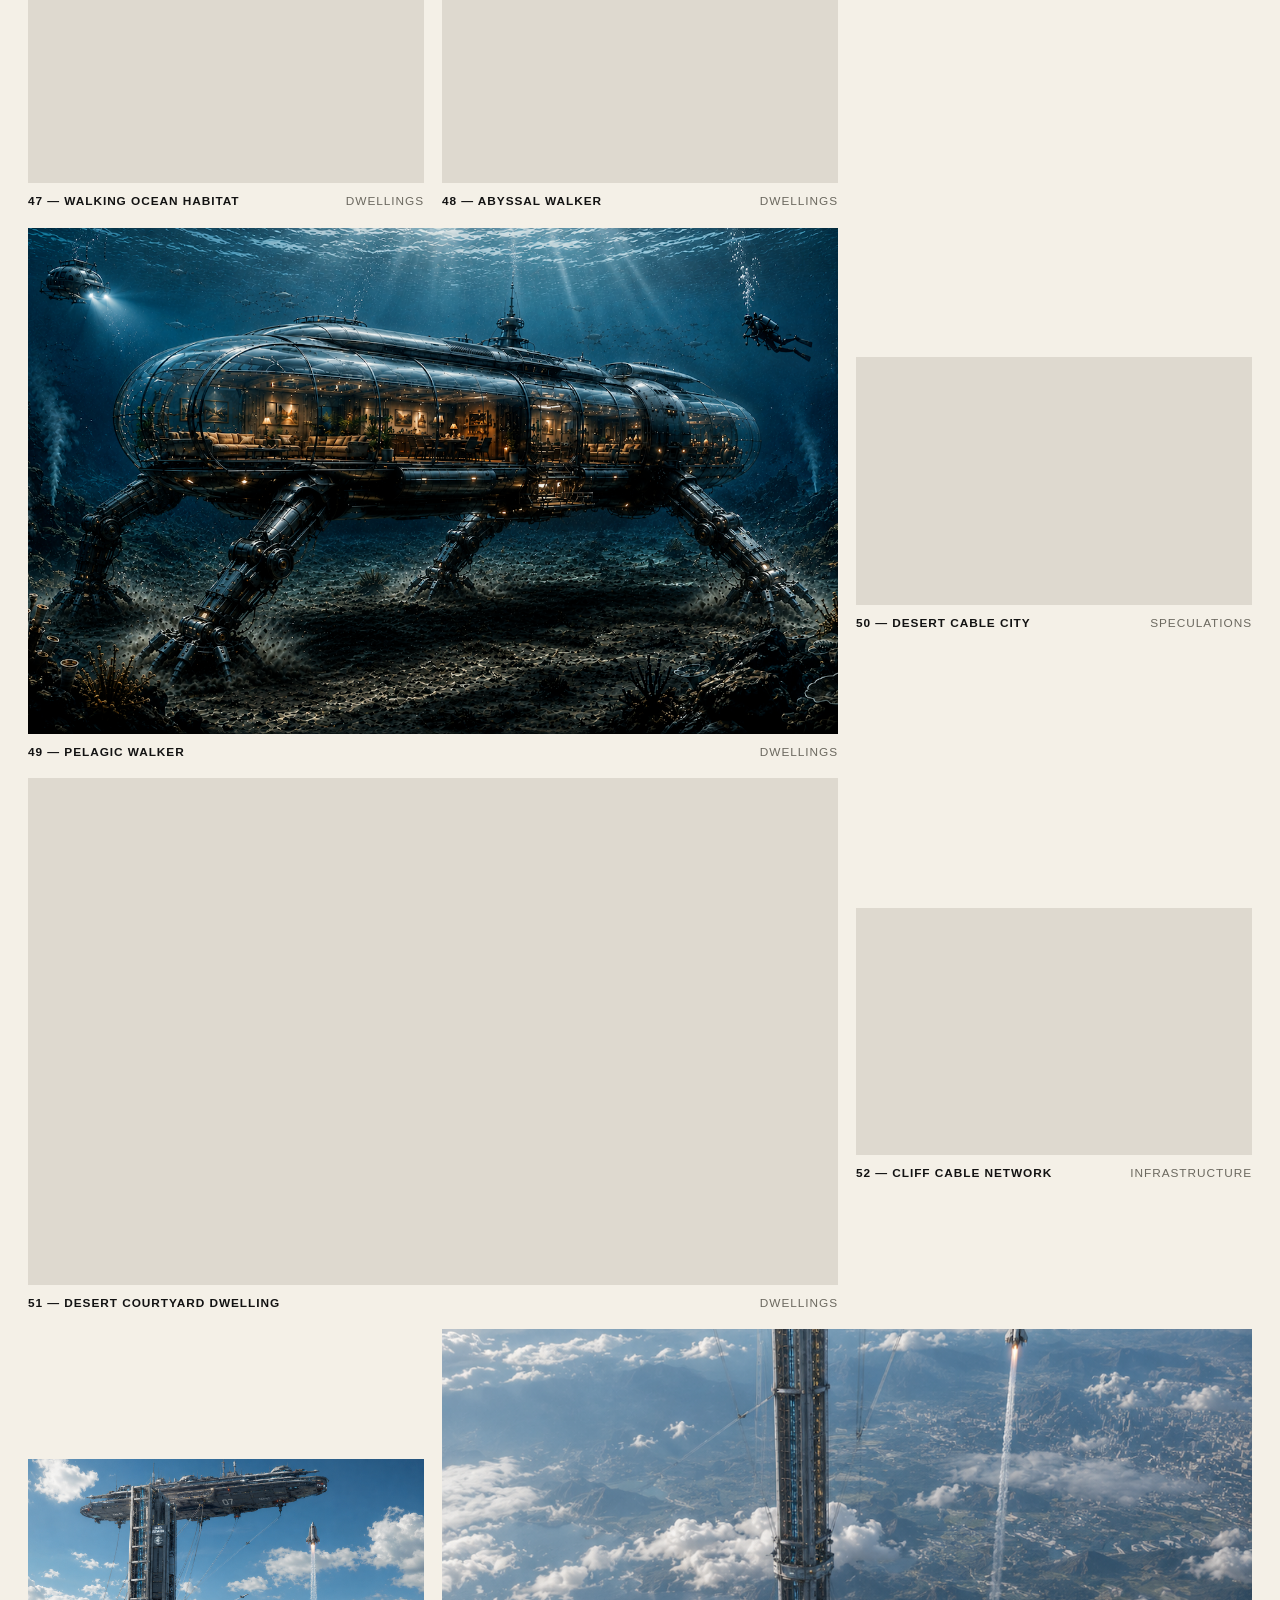
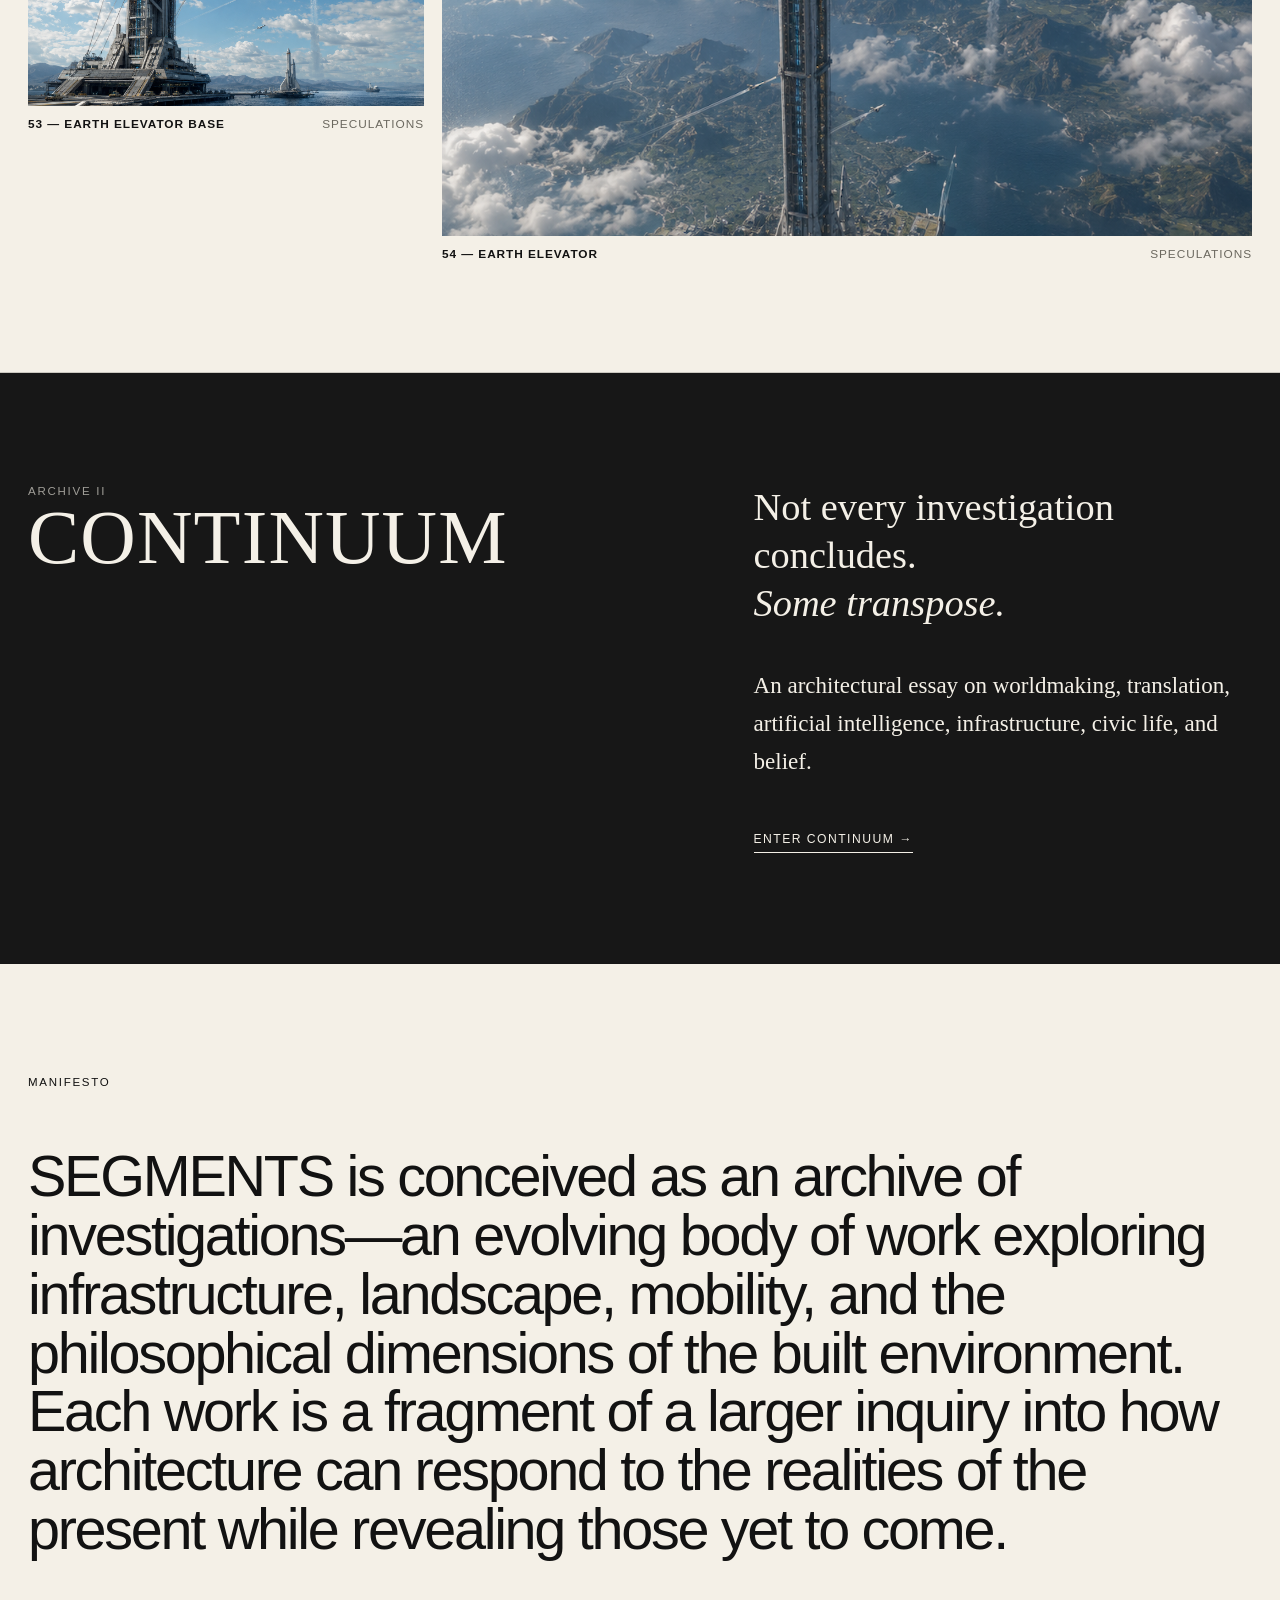
==== commit 4aa0d50c: "continuum" ====
--- a/index.html
+++ b/index.html
@@ -7,39 +7,6 @@
   <meta name="description" content="SEGMENTS — an architectural archive by Andre Vasconcelos.">
   <title>SEGMENTS — Andre Vasconcelos</title>
   <link rel="stylesheet" href="styles.css">
-  <style>
-    /* Leisure section: unobstructed image and plain editorial text. */
-    #leisure {
-      display: block;
-      color: var(--ink);
-      background: var(--paper);
-    }
-    #leisure .leisure-image {
-      margin: 0 0 64px;
-    }
-    #leisure .leisure-image img {
-      width: 100%;
-      height: auto;
-      max-height: none;
-      object-fit: contain;
-    }
-    #leisure .leisure-copy {
-      display: grid;
-      grid-template-columns: 1fr 2fr;
-      gap: 8vw;
-    }
-    #leisure .essay {
-      max-width: 900px;
-      padding: 0;
-      background: transparent;
-      backdrop-filter: none;
-      -webkit-backdrop-filter: none;
-    }
-    @media (max-width: 900px) {
-      #leisure .leisure-image { margin-bottom: 40px; }
-      #leisure .leisure-copy { grid-template-columns: 1fr; }
-    }
-  </style>
 </head>
 <body>
   <header class="site-header">
@@ -47,6 +14,7 @@
     <button class="menu-toggle" aria-expanded="false" aria-controls="site-nav">Menu</button>
     <nav id="site-nav" class="site-nav" aria-label="Primary navigation">
       <a href="#archive">Archive</a>
+      <a href="continuum.html">Continuum</a>
       <a href="#manifesto">Manifesto</a>
       <a href="#leisure">Leisure</a>
       <a href="#support">Support</a>
@@ -81,6 +49,18 @@
       <div id="gallery" class="gallery"></div>
     </section>
 
+    <section class="section continuum-entry" aria-labelledby="continuum-entry-title">
+      <div>
+        <p class="eyebrow">Archive II</p>
+        <h2 id="continuum-entry-title">CONTINUUM</h2>
+      </div>
+      <div class="continuum-entry-copy">
+        <p class="continuum-entry-thesis">Not every investigation concludes.<br><em>Some transpose.</em></p>
+        <p>An architectural essay on worldmaking, translation, artificial intelligence, infrastructure, civic life, and belief.</p>
+        <a class="continuum-enter" href="continuum.html">Enter Continuum →</a>
+      </div>
+    </section>
+
     <section id="manifesto" class="section manifesto">
       <p class="eyebrow">Manifesto</p>
       <p class="lead">SEGMENTS is conceived as an archive of investigations—an evolving body of work exploring infrastructure, landscape, mobility, and the philosophical dimensions of the built environment. Each work is a fragment of a larger inquiry into how architecture can respond to the realities of the present while revealing those yet to come.</p>
@@ -94,25 +74,20 @@
       <p class="closing-line">ARCHITECTURE IS THE PROJECT.</p>
     </section>
 
-    <section id="leisure" class="section" aria-labelledby="leisure-title">
-      <figure class="leisure-image">
-        <img src="assets/images/leisure-panorama.png" alt="Panoramic architectural image introducing the Leisure section">
-      </figure>
-      <div class="leisure-copy">
-        <div class="architect-heading">
-          <p class="eyebrow">Leisure</p>
-          <h2 id="leisure-title">LEISURE</h2>
-        </div>
-        <article class="essay">
-          <p>Andre is contemplative. In solitude, he studies the world and his surroundings with care. Observation has always preceded creation; long before architecture became a discipline, it was a way of understanding the world.</p>
-          <p>At seven, he received a drawing book as a belated birthday gift. He had hoped for toys. Reluctantly, he opened it.</p>
-          <p>One page changed everything.</p>
-          <p>It revealed the anatomy of a horse—its skeleton and musculature meticulously illustrated, as though its skin had vanished. The drawing revealed that imagination could coexist with knowledge, and that beauty could emerge from understanding.</p>
-          <p>On the back, his godfather had written two words: <strong>INSPIRATION × TRANSPIRATION</strong>.</p>
-          <p>Within a year, he had reproduced nearly every drawing the book contained. Drawing became a tool; imagination became the destination.</p>
-          <p><strong>SEGMENTS</strong> is the result of that journey—a body of work shaped by discipline, curiosity, and the persistent desire to imagine worlds that do not yet exist.</p>
-        </article>
+    <section id="leisure" class="section architect" aria-labelledby="leisure-title">
+      <div class="architect-heading">
+        <p class="eyebrow">Leisure</p>
+        <h2 id="leisure-title">LEISURE</h2>
       </div>
+      <article class="essay">
+        <p>Andre is contemplative. In solitude, he studies the world and his surroundings with care. Observation has always preceded creation; long before architecture became a discipline, it was a way of understanding the world.</p>
+        <p>At seven, he received a drawing book as a belated birthday gift. He had hoped for toys. Reluctantly, he opened it.</p>
+        <p>One page changed everything.</p>
+        <p>It revealed the anatomy of a horse—its skeleton and musculature meticulously illustrated, as though its skin had vanished. The drawing revealed that imagination could coexist with knowledge, and that beauty could emerge from understanding.</p>
+        <p>On the back, his godfather had written two words: <strong>INSPIRATION × TRANSPIRATION</strong>.</p>
+        <p>Within a year, he had reproduced nearly every drawing the book contained. Drawing became a tool; imagination became the destination.</p>
+        <p><strong>SEGMENTS</strong> is the result of that journey—a body of work shaped by discipline, curiosity, and the persistent desire to imagine worlds that do not yet exist.</p>
+      </article>
     </section>
 
     <section id="support" class="section support">
--- a/styles.css
+++ b/styles.css
@@ -1,71 +1,16 @@
-:root {
-  --paper:#f4f0e7;
-  --ink:#121212;
-  --muted:#6b685f;
-  --line:rgba(18,18,18,.18);
-  --max:1600px;
-}
-*{box-sizing:border-box}
-html{scroll-behavior:smooth}
-body{margin:0;background:var(--paper);color:var(--ink);font-family:Arial,Helvetica,sans-serif;line-height:1.4}
-a{color:inherit;text-decoration:none}
-button{font:inherit;color:inherit}
-img{display:block;max-width:100%}
+
+:root{--paper:#f4f0e7;--ink:#121212;--muted:#6b685f;--line:rgba(18,18,18,.18);--max:1600px}
+*{box-sizing:border-box}html{scroll-behavior:smooth}body{margin:0;background:var(--paper);color:var(--ink);font-family:Arial,Helvetica,sans-serif;line-height:1.4}a{color:inherit;text-decoration:none}button{font:inherit;color:inherit}img{display:block;max-width:100%}
 .site-header{position:sticky;top:0;z-index:50;display:flex;align-items:center;justify-content:space-between;gap:2rem;padding:18px 28px;border-bottom:1px solid var(--line);background:rgba(244,240,231,.93);backdrop-filter:blur(10px)}
-.brand{font-weight:800;letter-spacing:.06em}
-.site-nav{display:flex;gap:24px;font-size:.8rem;text-transform:uppercase;letter-spacing:.08em}
-.site-nav a:hover{opacity:.55}
-.menu-toggle{display:none;border:0;background:none;text-transform:uppercase;letter-spacing:.08em}
-main,footer{max-width:var(--max);margin:auto}
-.hero{min-height:85vh;padding:80px 28px 36px;display:grid;grid-template-rows:auto 1fr auto;border-bottom:1px solid var(--line)}
-.kicker,.eyebrow{margin:0;font-size:.72rem;text-transform:uppercase;letter-spacing:.15em}
-.hero h1{align-self:center;margin:0;font-size:clamp(4.5rem,17vw,17rem);line-height:.76;letter-spacing:-.075em;font-weight:800}
-.hero-bottom{display:flex;justify-content:space-between;align-items:flex-end;gap:2rem;font-size:.86rem;text-transform:uppercase;letter-spacing:.06em}
-.hero-bottom p{margin:0}
-.section{padding:110px 28px;border-bottom:1px solid var(--line)}
-.section-heading{display:flex;justify-content:space-between;align-items:end;gap:2rem;margin-bottom:44px}
-h2{margin:.25rem 0 0;font-size:clamp(2.4rem,6vw,6.5rem);line-height:.9;letter-spacing:-.05em}
-.filters{display:flex;gap:8px;flex-wrap:wrap;justify-content:flex-end}
-.filter{border:1px solid var(--line);background:transparent;border-radius:999px;padding:8px 13px;cursor:pointer;font-size:.72rem;text-transform:uppercase;letter-spacing:.08em}
-.filter.active,.filter:hover{background:var(--ink);color:var(--paper)}
-.gallery-status{min-height:1.4em;margin-bottom:16px;color:var(--muted);font-size:.8rem}
-.gallery{display:grid;grid-template-columns:repeat(12,1fr);gap:18px}
-.card{grid-column:span 4;border:0;background:none;padding:0;text-align:left;cursor:pointer}
-.card:nth-child(5n+1),.card:nth-child(5n+4){grid-column:span 8}
-.card-media{aspect-ratio:16/10;overflow:hidden;background:#ded9cf}
-.card img{width:100%;height:100%;object-fit:cover;transition:transform .45s ease,filter .3s ease}
-.card:hover img{transform:scale(1.015);filter:contrast(1.03)}
-.card-meta{display:flex;justify-content:space-between;gap:1rem;padding-top:10px;font-size:.74rem;text-transform:uppercase;letter-spacing:.08em}
-.card-title{font-weight:700}
-.card-category{color:var(--muted)}
-.image-error{display:grid;place-items:center;height:100%;padding:20px;border:1px solid var(--line);font-size:.72rem;text-transform:uppercase;letter-spacing:.08em}
-.manifesto .lead{max-width:1200px;font-size:clamp(2rem,4.5vw,5.5rem);line-height:1.02;letter-spacing:-.04em}
-.manifesto-grid{display:grid;grid-template-columns:repeat(5,1fr);gap:24px;margin-top:80px;padding-top:24px;border-top:1px solid var(--line)}
-.manifesto-grid p{margin:0}
-.closing-line{margin:120px 0 0;font-size:clamp(2.8rem,8vw,9rem);font-weight:800;line-height:.85;letter-spacing:-.06em}
-.architect{display:grid;grid-template-columns:1fr 2fr;gap:8vw}
-.essay{font-size:clamp(1.25rem,2vw,2rem);max-width:900px}
-.essay p:first-child{margin-top:0}
-.support h2{max-width:1000px}
-.support>a{display:inline-block;margin-top:40px;border-bottom:1px solid;padding-bottom:4px;text-transform:uppercase;letter-spacing:.08em}
-footer{display:flex;justify-content:space-between;gap:1rem;padding:34px 28px;font-size:.78rem;text-transform:uppercase;letter-spacing:.08em}
-.viewer{width:100vw;max-width:none;height:100vh;max-height:none;margin:0;border:0;padding:0;background:var(--paper);color:var(--ink)}
-.viewer::backdrop{background:rgba(0,0,0,.5)}
-.viewer[open]{display:grid;grid-template-columns:56px minmax(0,1fr) 56px;align-items:center}
-.viewer figure{margin:0;height:100vh;min-width:0;min-height:0;display:grid;grid-template-columns:minmax(0,2fr) minmax(300px,1fr)}
-.image-wrap{display:grid;place-items:center;min-width:0;min-height:0;height:100vh;padding:20px;background:#111;overflow:hidden}
-.image-wrap img{display:block;width:auto;height:auto;max-width:100%;max-height:100%;object-fit:contain}
-.viewer figcaption{padding:70px 40px;overflow:auto}
-.viewer-meta{display:flex;justify-content:space-between;font-size:.72rem;text-transform:uppercase;letter-spacing:.1em;color:var(--muted)}
-.viewer h2{font-size:clamp(2.3rem,5vw,5rem);margin:50px 0 30px}
-.poem{white-space:pre-line;font-style:italic;margin-top:40px;padding-top:26px;border-top:1px solid var(--line)}
-.close,.nav{border:0;background:transparent;cursor:pointer;font-size:2rem;z-index:2}
-.close{position:fixed;right:24px;top:18px}
-.nav{height:100%}
-@media(max-width:900px){
-  .menu-toggle{display:block}.site-nav{display:none;position:absolute;top:100%;left:0;right:0;padding:20px 28px;background:var(--paper);border-bottom:1px solid var(--line);flex-direction:column}.site-nav.open{display:flex}
-  .hero{min-height:72vh}.hero-bottom,.section-heading{align-items:flex-start;flex-direction:column}.filters{justify-content:flex-start}
-  .card,.card:nth-child(n){grid-column:span 6}.manifesto-grid{grid-template-columns:1fr 1fr}.architect{grid-template-columns:1fr}
-  .viewer[open]{grid-template-columns:1fr}.viewer figure{grid-template-columns:1fr;height:auto;min-height:100vh}.image-wrap{height:58vh;padding:14px}.viewer figcaption{padding:40px 24px}.viewer .nav{position:fixed;bottom:10px;height:auto}.viewer .prev{left:20px}.viewer .next{right:20px}
-}
+.brand{font-weight:800;letter-spacing:.06em}.site-nav{display:flex;gap:24px;font-size:.8rem;text-transform:uppercase;letter-spacing:.08em}.site-nav a:hover{opacity:.55}.menu-toggle{display:none;border:0;background:none;text-transform:uppercase;letter-spacing:.08em}
+main,footer{max-width:var(--max);margin:auto}.hero{min-height:85vh;padding:80px 28px 36px;display:grid;grid-template-rows:auto 1fr auto;border-bottom:1px solid var(--line)}
+.kicker,.eyebrow{margin:0;font-size:.72rem;text-transform:uppercase;letter-spacing:.15em}.hero h1{align-self:center;margin:0;font-size:clamp(4.5rem,17vw,17rem);line-height:.76;letter-spacing:-.075em;font-weight:800}.hero-bottom{display:flex;justify-content:space-between;align-items:flex-end;gap:2rem;font-size:.86rem;text-transform:uppercase;letter-spacing:.06em}.hero-bottom p{margin:0}
+.section{padding:110px 28px;border-bottom:1px solid var(--line)}.section-heading{display:flex;justify-content:space-between;align-items:end;gap:2rem;margin-bottom:44px}h2{margin:.25rem 0 0;font-size:clamp(2.4rem,6vw,6.5rem);line-height:.9;letter-spacing:-.05em}
+.filters{display:flex;gap:8px;flex-wrap:wrap;justify-content:flex-end}.filter{border:1px solid var(--line);background:transparent;border-radius:999px;padding:8px 13px;cursor:pointer;font-size:.72rem;text-transform:uppercase;letter-spacing:.08em}.filter.active,.filter:hover{background:var(--ink);color:var(--paper)}
+.gallery-status{min-height:1.4em;margin-bottom:16px;color:var(--muted);font-size:.8rem}.gallery{display:grid;grid-template-columns:repeat(12,1fr);gap:18px}.card{grid-column:span 4;border:0;background:none;padding:0;text-align:left;cursor:pointer}.card:nth-child(5n+1),.card:nth-child(5n+4){grid-column:span 8}.card-media{aspect-ratio:16/10;overflow:hidden;background:#ded9cf}.card img{width:100%;height:100%;object-fit:cover;transition:transform .45s ease,filter .3s ease}.card:hover img{transform:scale(1.015);filter:contrast(1.03)}.card-meta{display:flex;justify-content:space-between;gap:1rem;padding-top:10px;font-size:.74rem;text-transform:uppercase;letter-spacing:.08em}.card-title{font-weight:700}.card-category{color:var(--muted)}.image-error{display:grid;place-items:center;height:100%;padding:20px;border:1px solid var(--line);font-size:.72rem;text-transform:uppercase;letter-spacing:.08em}
+.continuum-entry{display:grid;grid-template-columns:minmax(0,1fr) minmax(320px,.8fr);gap:8vw;align-items:start;background:#171717;color:var(--paper)}.continuum-entry .eyebrow{color:rgba(244,240,231,.62)}.continuum-entry h2{font-family:Georgia,'Times New Roman',serif;font-weight:400;letter-spacing:.015em}.continuum-entry-copy{max-width:620px}.continuum-entry-copy>p{font-family:Georgia,'Times New Roman',serif;font-size:clamp(1.15rem,1.8vw,1.55rem);line-height:1.65}.continuum-entry-thesis{font-size:clamp(1.7rem,3vw,3rem)!important;line-height:1.25!important;margin-top:0}.continuum-enter{display:inline-block;margin-top:28px;padding-bottom:4px;border-bottom:1px solid;text-transform:uppercase;font-size:.76rem;letter-spacing:.12em}
+.manifesto .lead{max-width:1200px;font-size:clamp(2rem,4.5vw,5.5rem);line-height:1.02;letter-spacing:-.04em}.manifesto-grid{display:grid;grid-template-columns:repeat(5,1fr);gap:24px;margin-top:80px;padding-top:24px;border-top:1px solid var(--line)}.manifesto-grid p{margin:0}.closing-line{margin:120px 0 0;font-size:clamp(2.8rem,8vw,9rem);font-weight:800;line-height:.85;letter-spacing:-.06em}
+.architect{position:relative;isolation:isolate;min-height:100vh;display:grid;grid-template-columns:1fr 2fr;gap:8vw;align-items:end;color:#fff;background:linear-gradient(90deg,rgba(0,0,0,.72),rgba(0,0,0,.48) 45%,rgba(0,0,0,.18)),url('assets/images/leisure-panorama.png') center/cover no-repeat}.architect::before{content:'';position:absolute;inset:0;z-index:-1;background:linear-gradient(180deg,rgba(0,0,0,.08),rgba(0,0,0,.58))}.architect .essay{max-width:840px;padding:28px;background:rgba(0,0,0,.34);backdrop-filter:blur(8px)}.architect .eyebrow{color:rgba(255,255,255,.78)}.essay{font-size:clamp(1.25rem,2vw,2rem);max-width:900px}.essay p:first-child{margin-top:0}.support h2{max-width:1000px}.support>a{display:inline-block;margin-top:40px;border-bottom:1px solid;padding-bottom:4px;text-transform:uppercase;letter-spacing:.08em}
+footer{display:flex;justify-content:space-between;gap:1rem;padding:34px 28px;font-size:.78rem;text-transform:uppercase;letter-spacing:.08em}.viewer{width:100vw;max-width:none;height:100vh;max-height:none;margin:0;border:0;padding:0;background:var(--paper);color:var(--ink)}.viewer::backdrop{background:rgba(0,0,0,.5)}.viewer[open]{display:grid;grid-template-columns:56px minmax(0,1fr) 56px;align-items:center}.viewer figure{margin:0;height:100vh;min-width:0;min-height:0;display:grid;grid-template-columns:minmax(0,2fr) minmax(300px,1fr)}.image-wrap{display:grid;place-items:center;min-width:0;min-height:0;height:100vh;padding:20px;background:#111;overflow:hidden}.image-wrap img{display:block;width:auto;height:auto;max-width:100%;max-height:100%;object-fit:contain}.viewer figcaption{padding:70px 40px;overflow:auto}.viewer-meta{display:flex;justify-content:space-between;font-size:.72rem;text-transform:uppercase;letter-spacing:.1em;color:var(--muted)}.viewer h2{font-size:clamp(2.3rem,5vw,5rem);margin:50px 0 30px}.poem{white-space:pre-line;font-style:italic;margin-top:40px;padding-top:26px;border-top:1px solid var(--line)}.close,.nav{border:0;background:transparent;cursor:pointer;font-size:2rem;z-index:2}.close{position:fixed;right:24px;top:18px}.nav{height:100%}
+@media(max-width:900px){.menu-toggle{display:block}.site-nav{display:none;position:absolute;top:100%;left:0;right:0;padding:20px 28px;background:var(--paper);border-bottom:1px solid var(--line);flex-direction:column}.site-nav.open{display:flex}.hero{min-height:72vh}.hero-bottom,.section-heading{align-items:flex-start;flex-direction:column}.filters{justify-content:flex-start}.card,.card:nth-child(n){grid-column:span 6}.manifesto-grid{grid-template-columns:1fr 1fr}.architect,.continuum-entry{grid-template-columns:1fr}.architect{min-height:auto}.viewer[open]{grid-template-columns:1fr}.viewer figure{grid-template-columns:1fr;height:auto;min-height:100vh}.image-wrap{height:58vh;padding:14px}.viewer figcaption{padding:40px 24px}.viewer .nav{position:fixed;bottom:10px;height:auto}.viewer .prev{left:20px}.viewer .next{right:20px}}
 @media(max-width:560px){.site-header,.hero,.section,footer{padding-left:18px;padding-right:18px}.card,.card:nth-child(n){grid-column:1/-1}.manifesto-grid{grid-template-columns:1fr}.hero h1{font-size:22vw}.section{padding-top:75px;padding-bottom:75px}footer{flex-direction:column}}
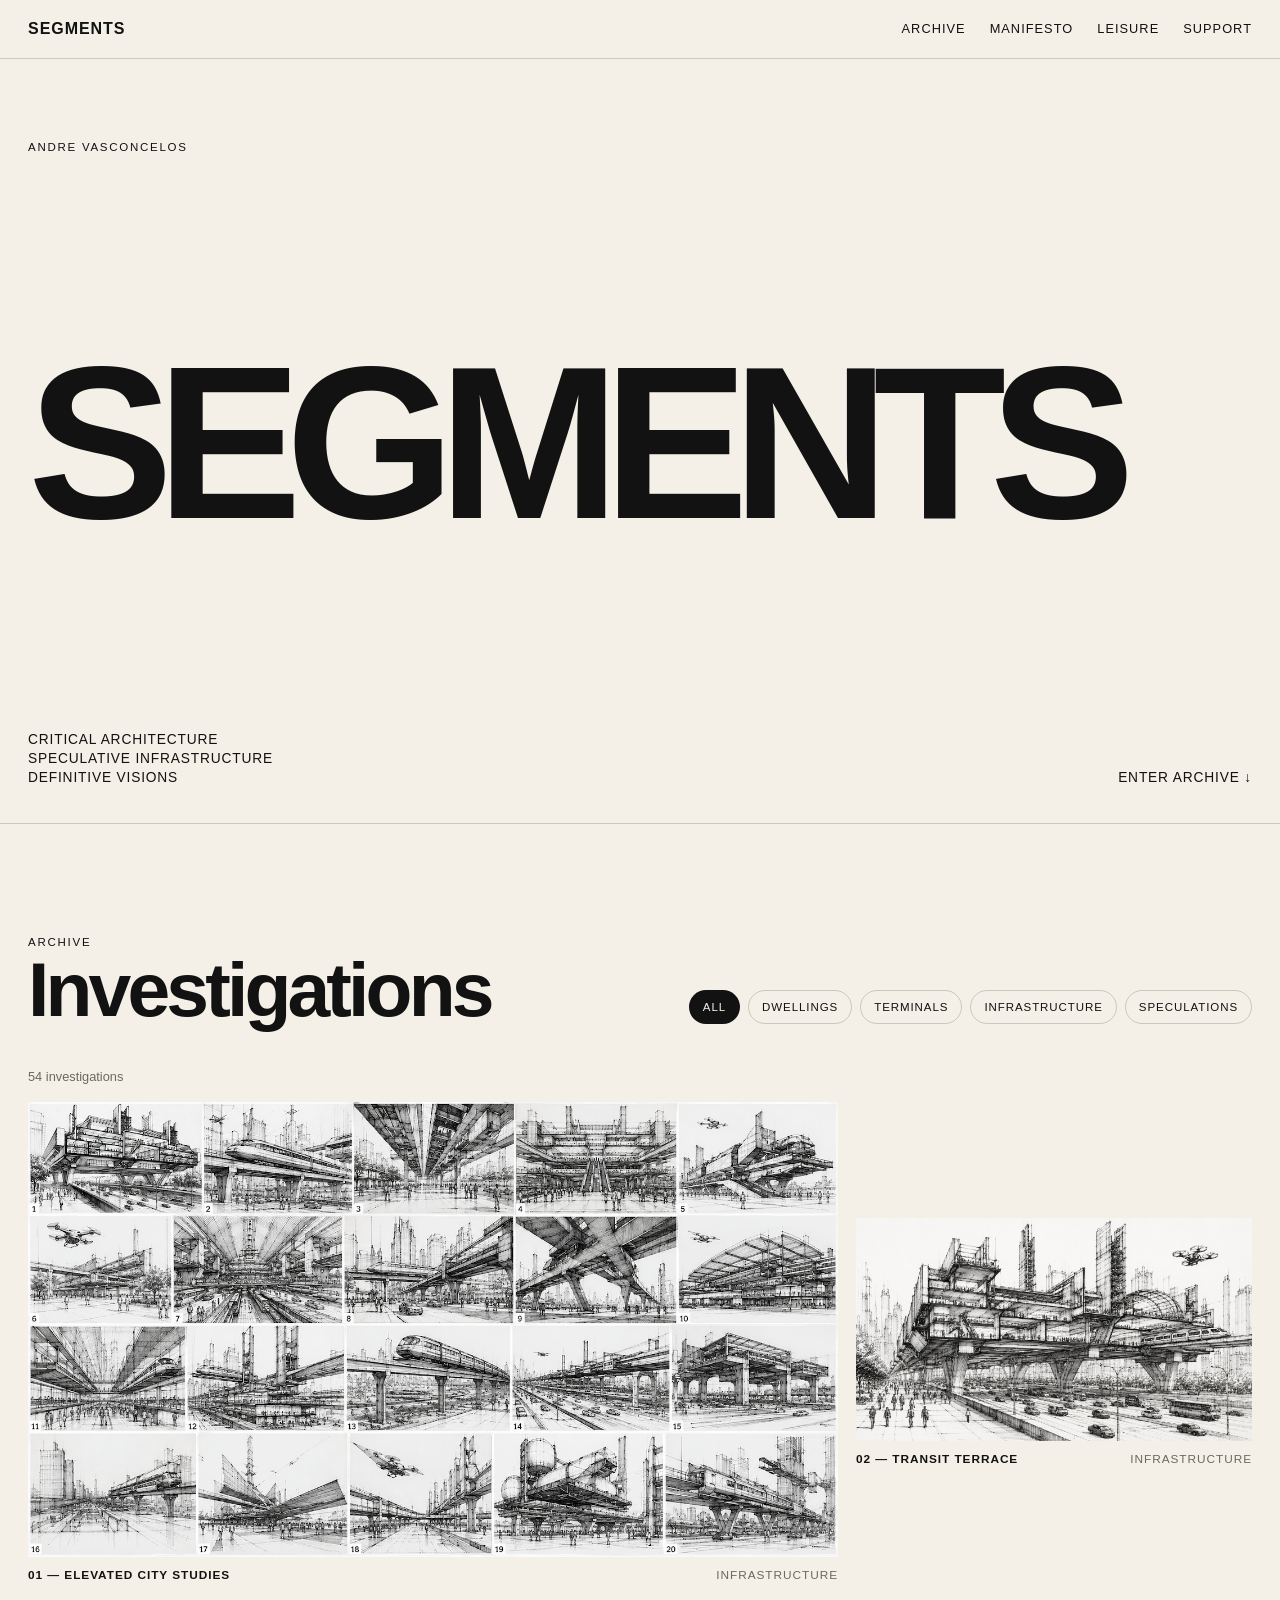
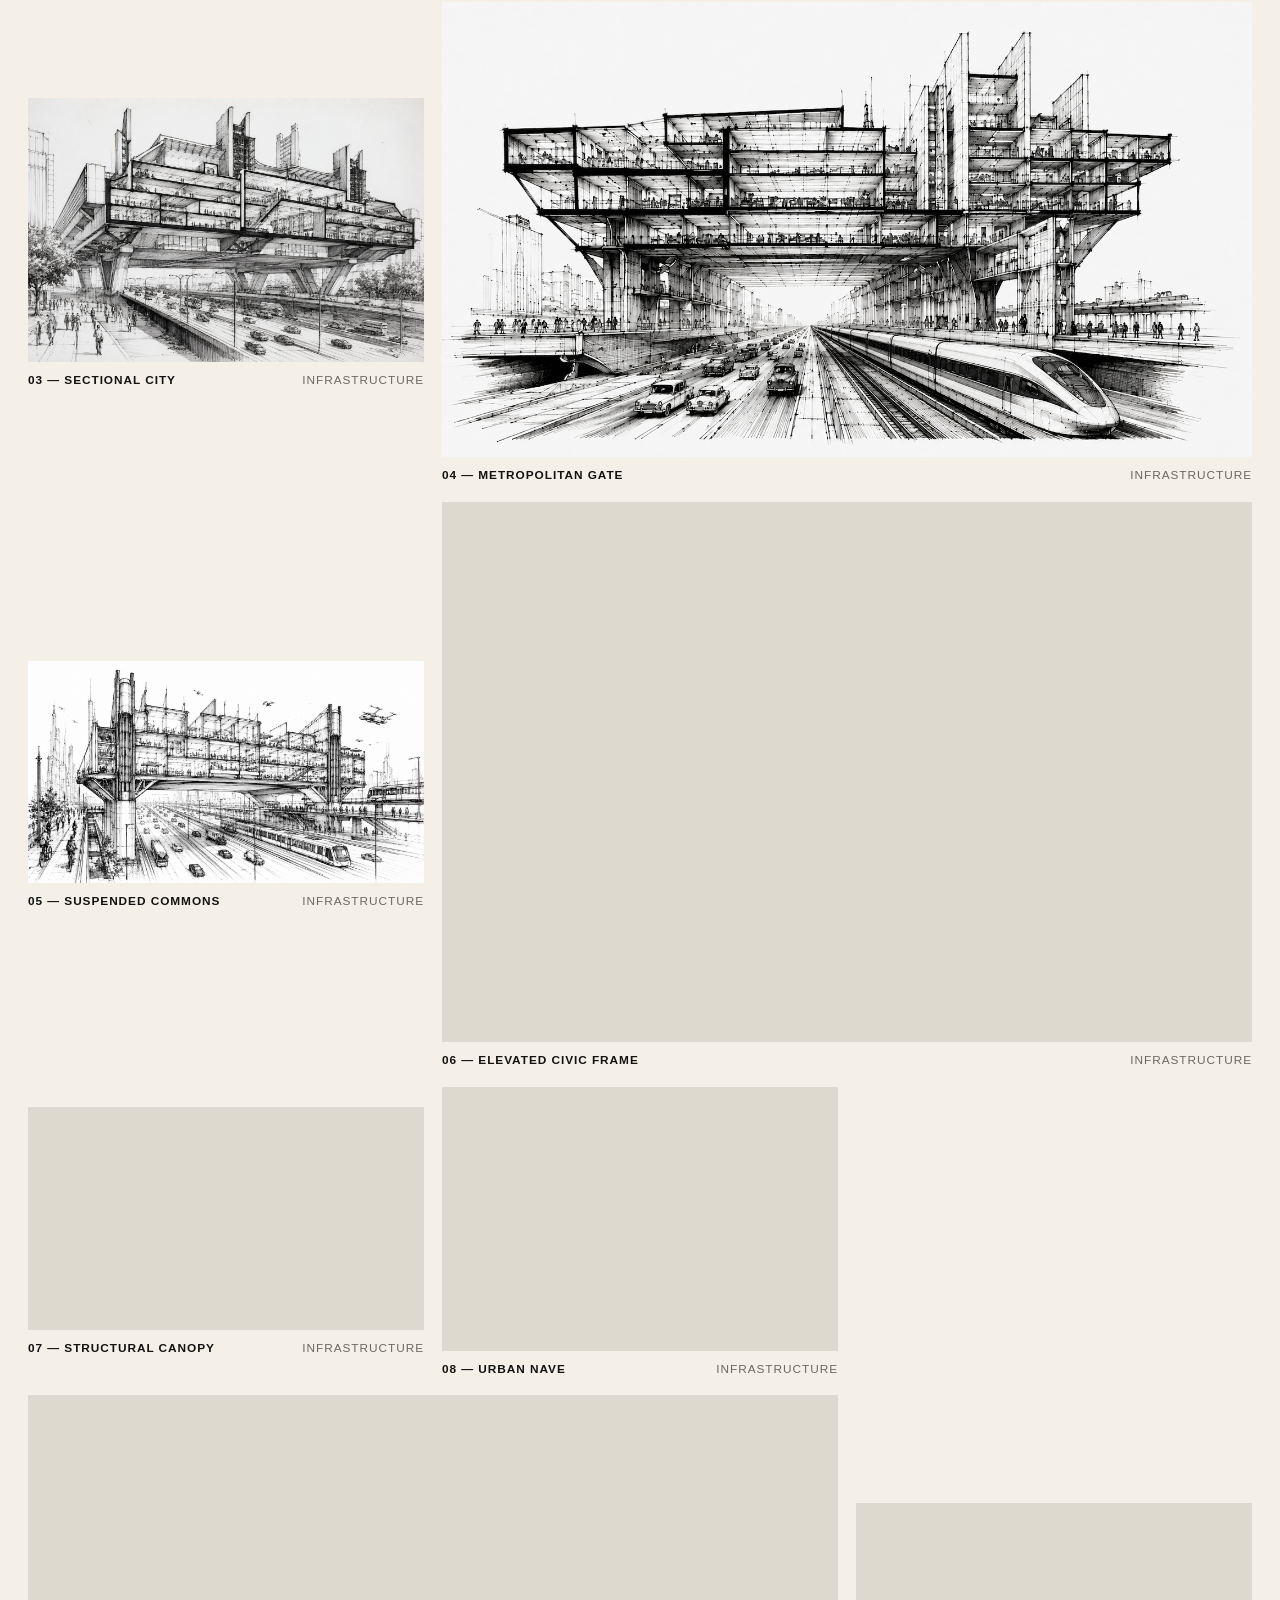
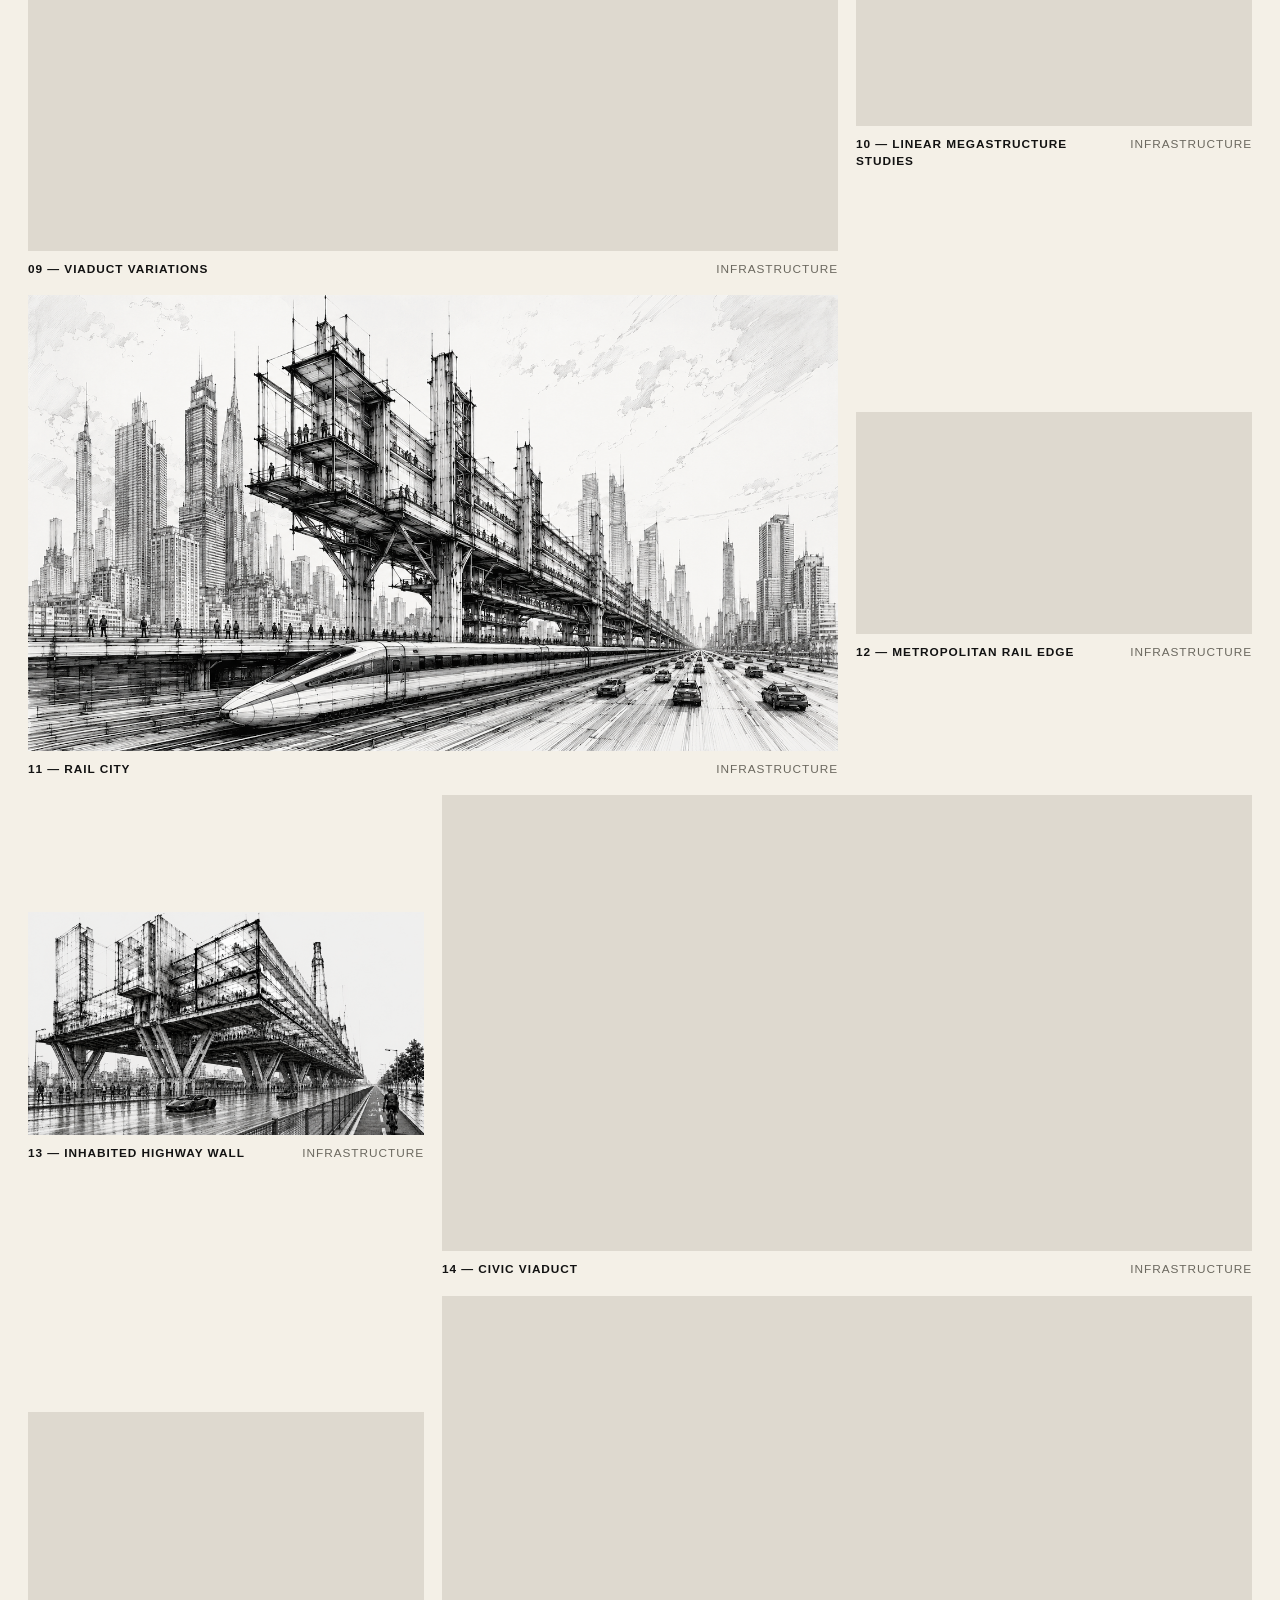
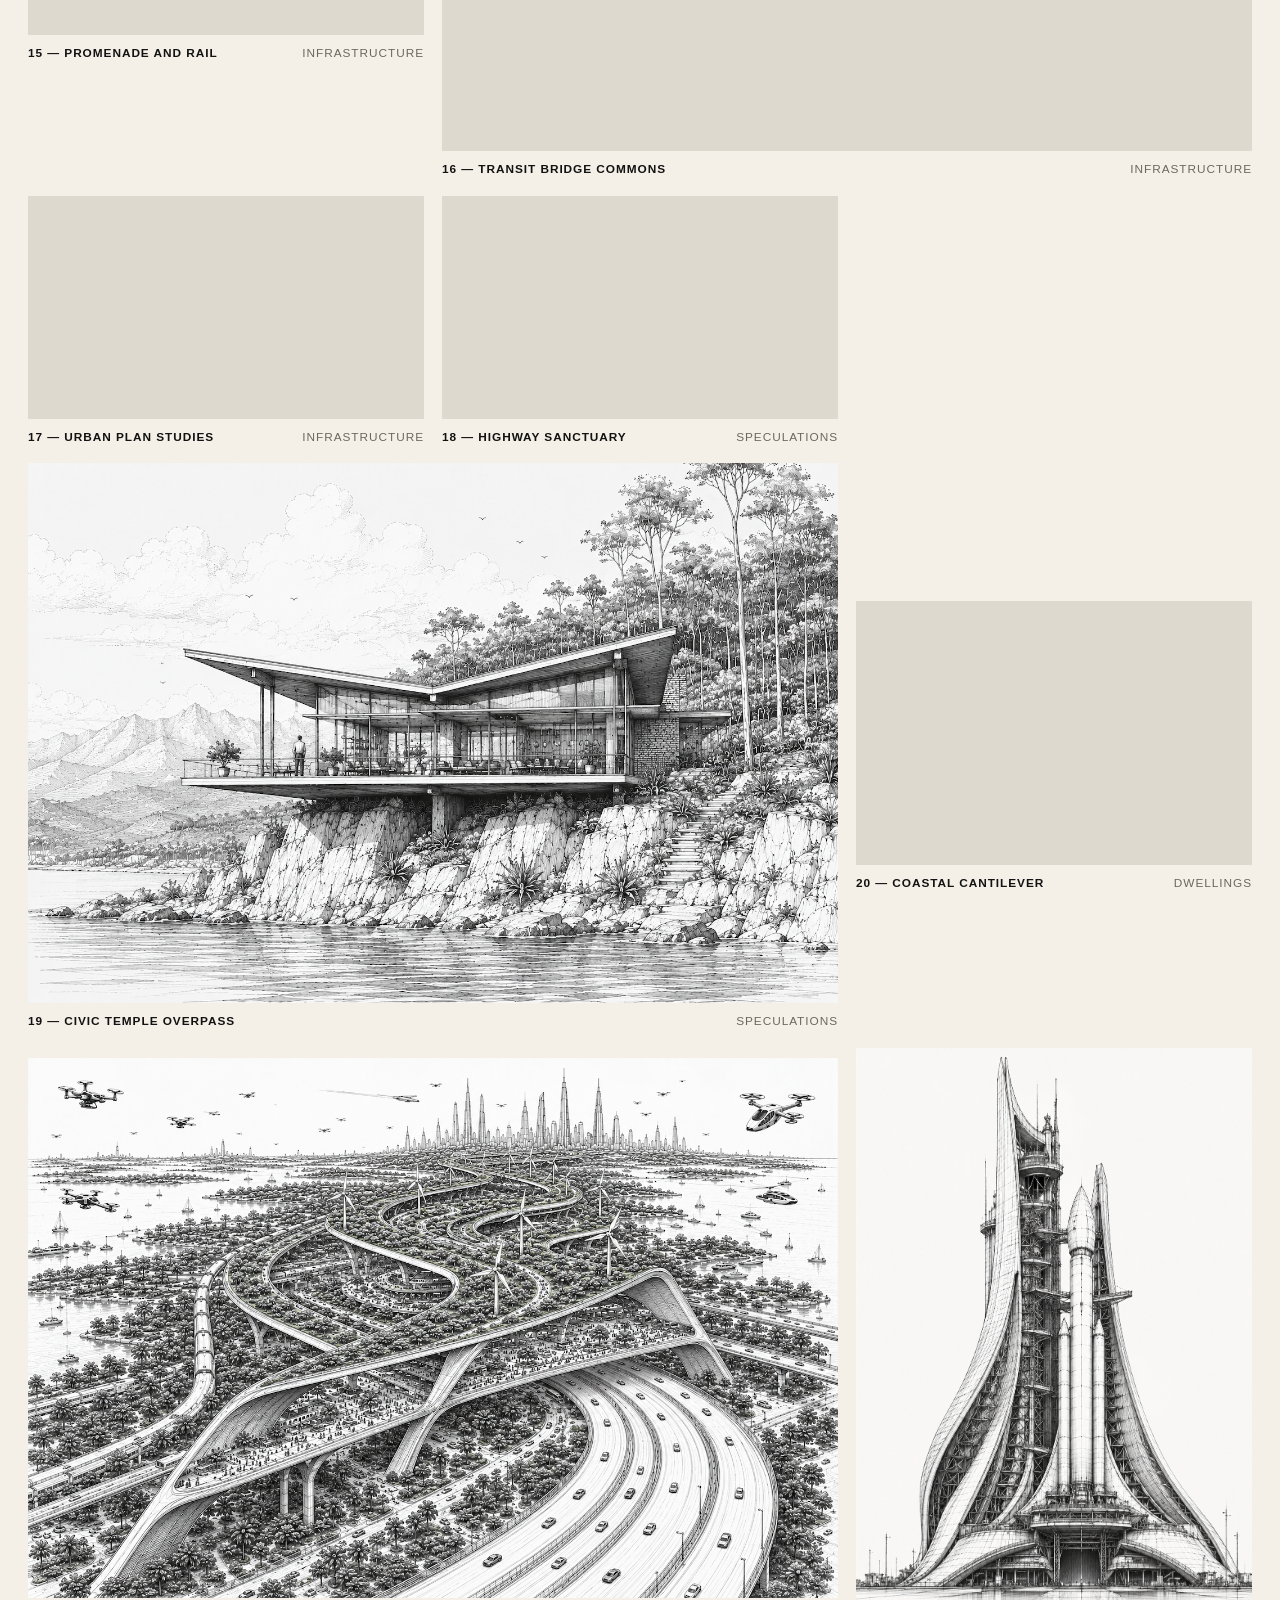
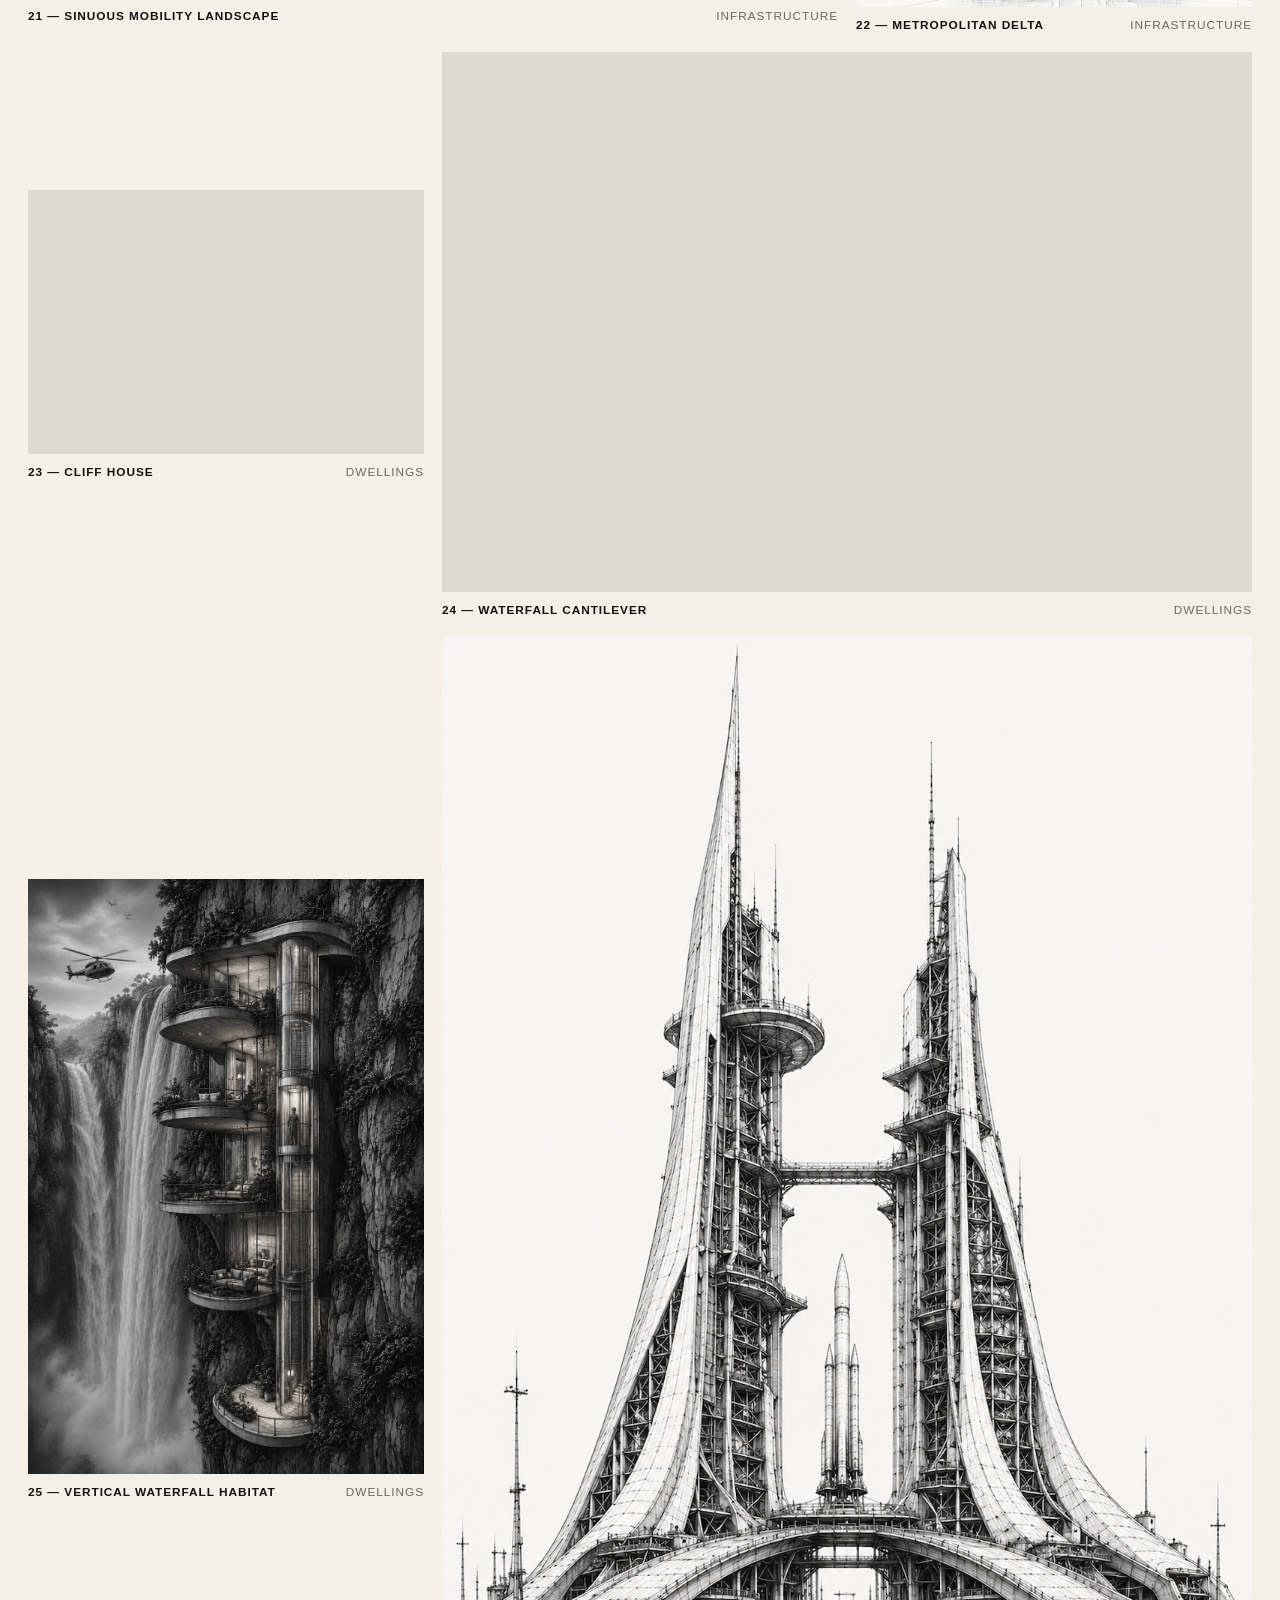
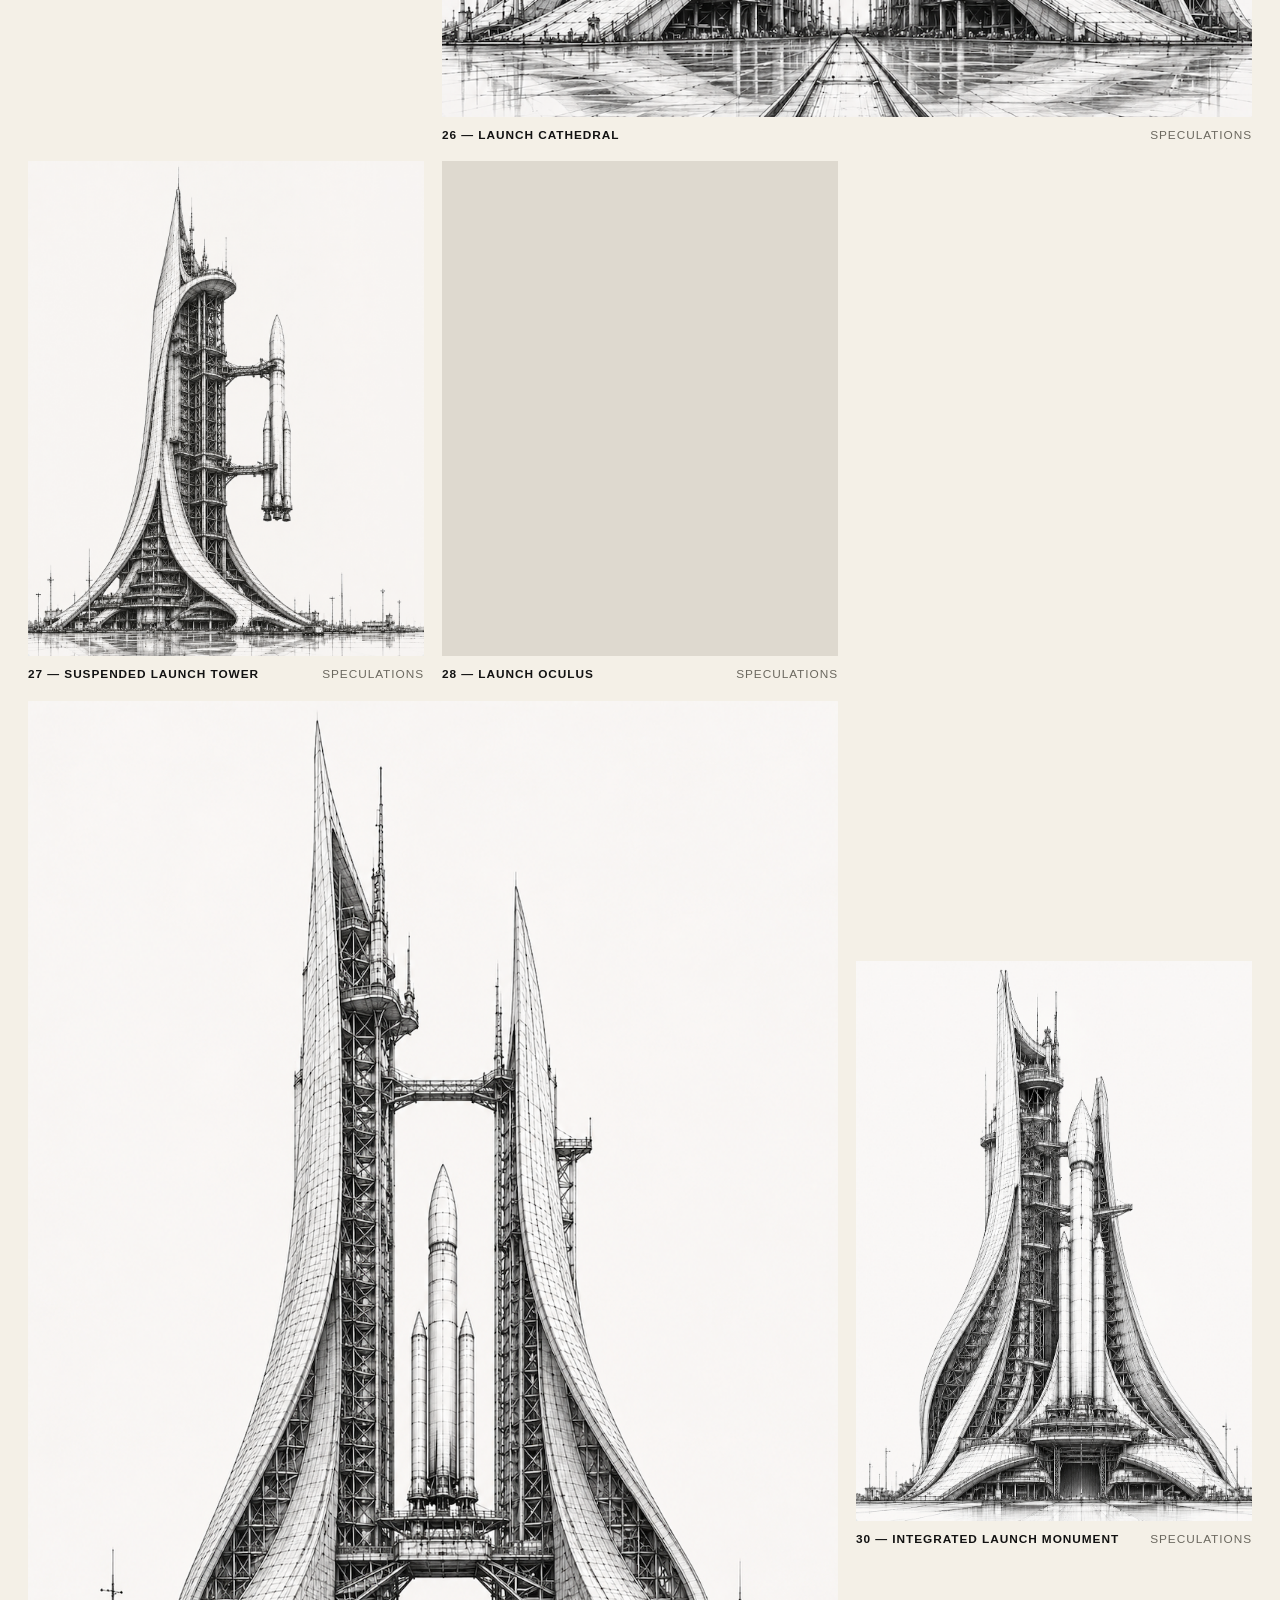
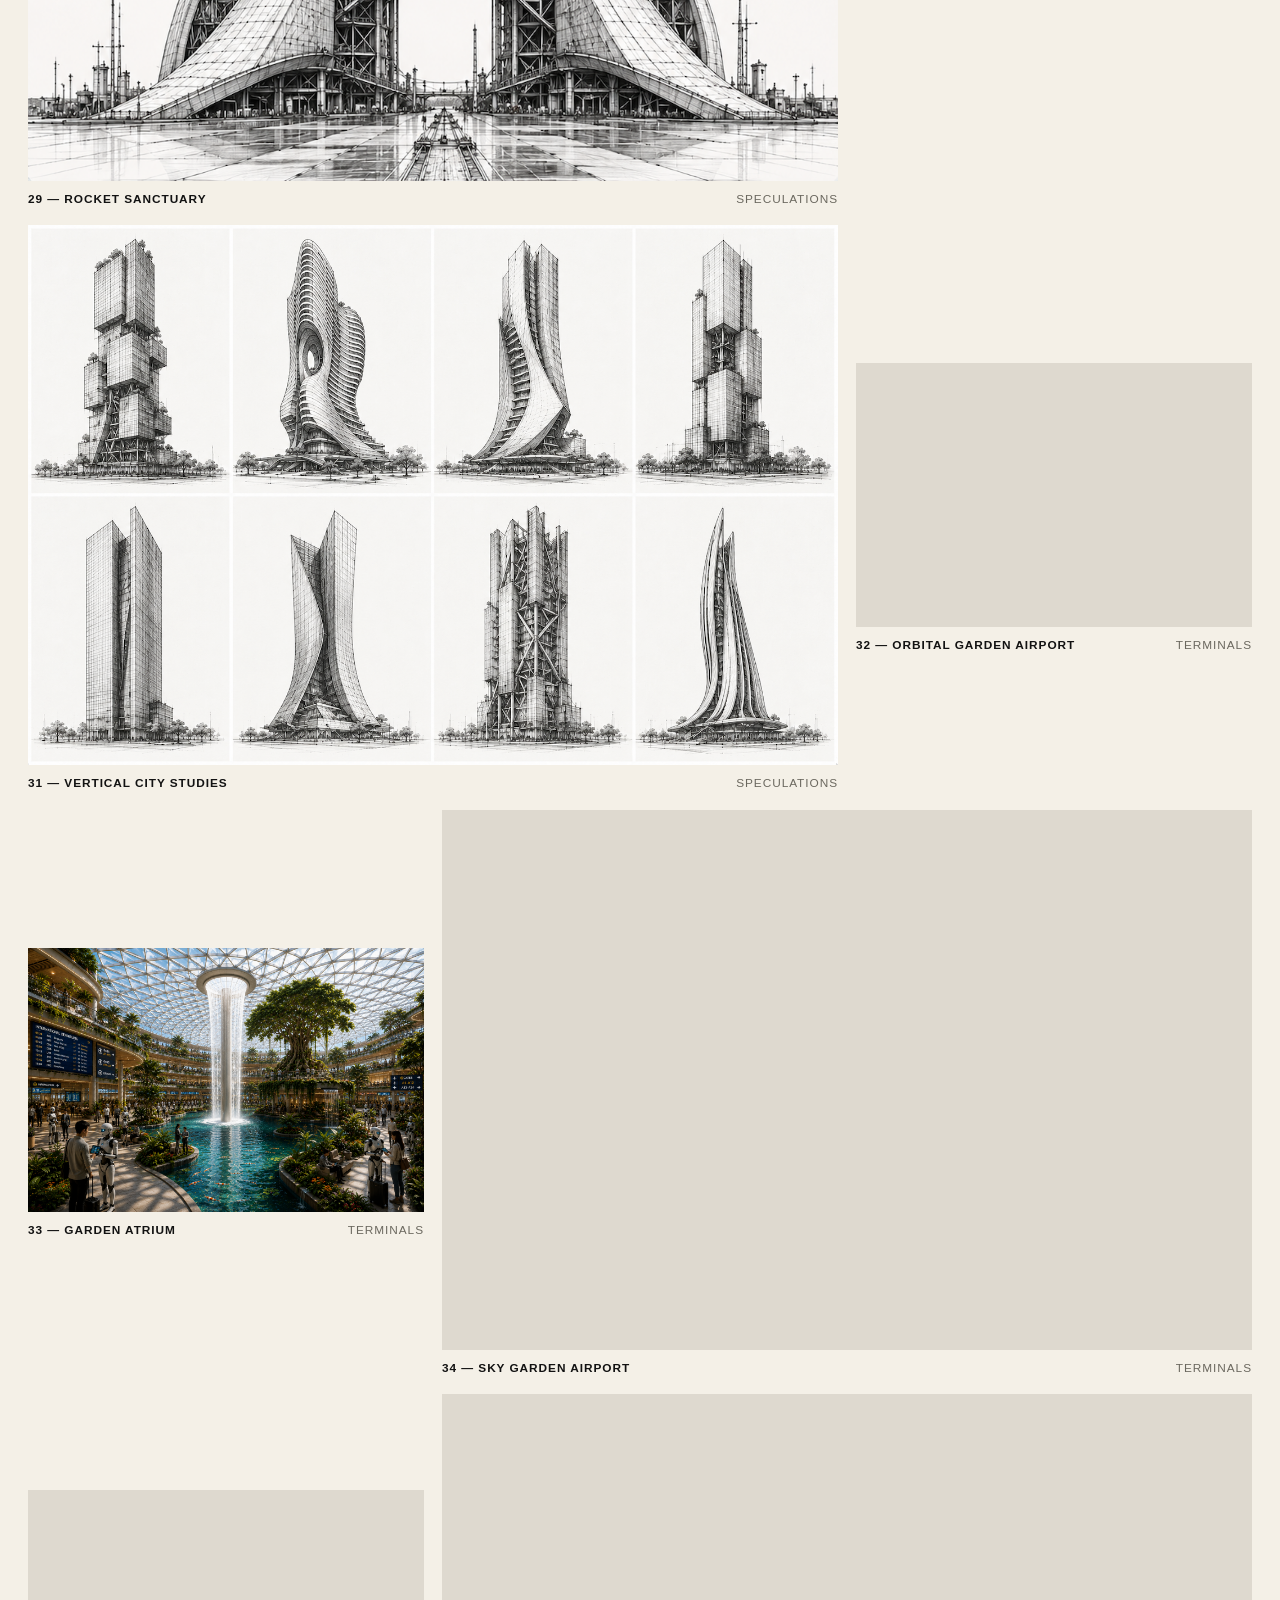
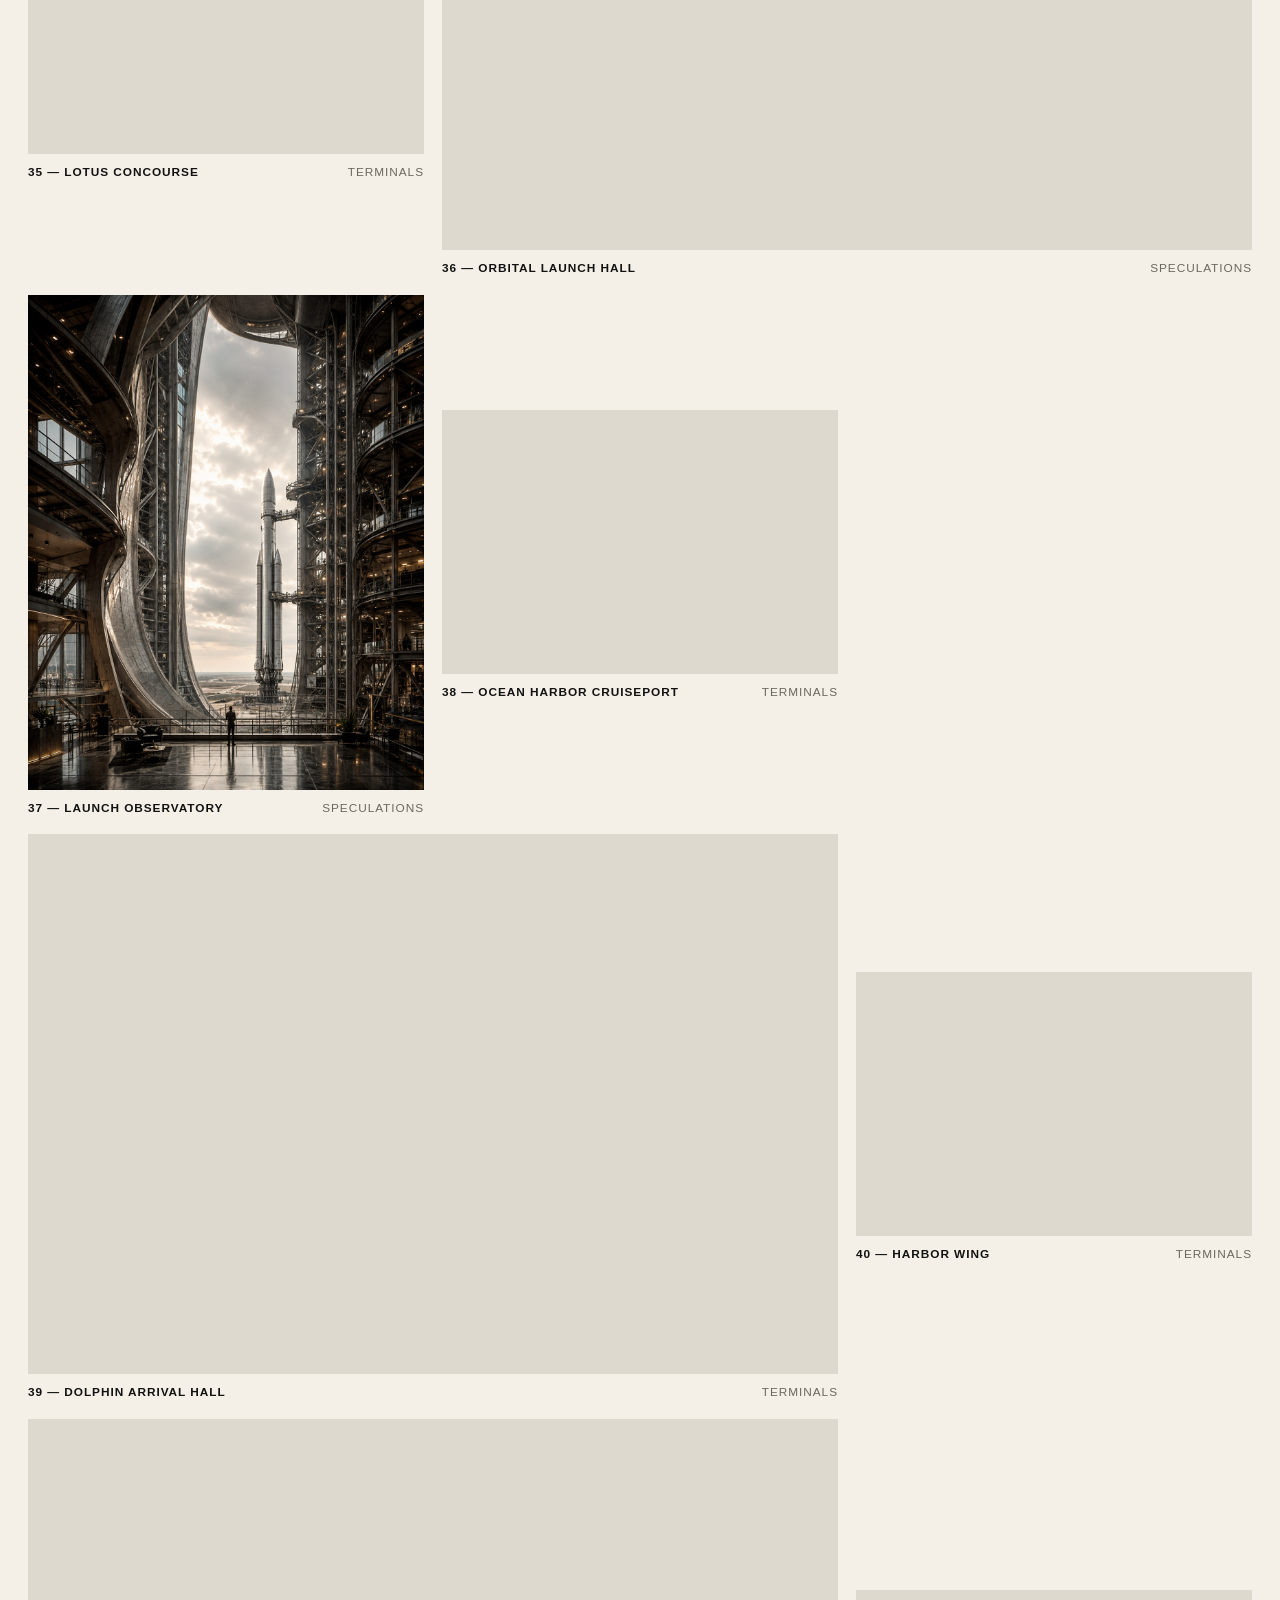
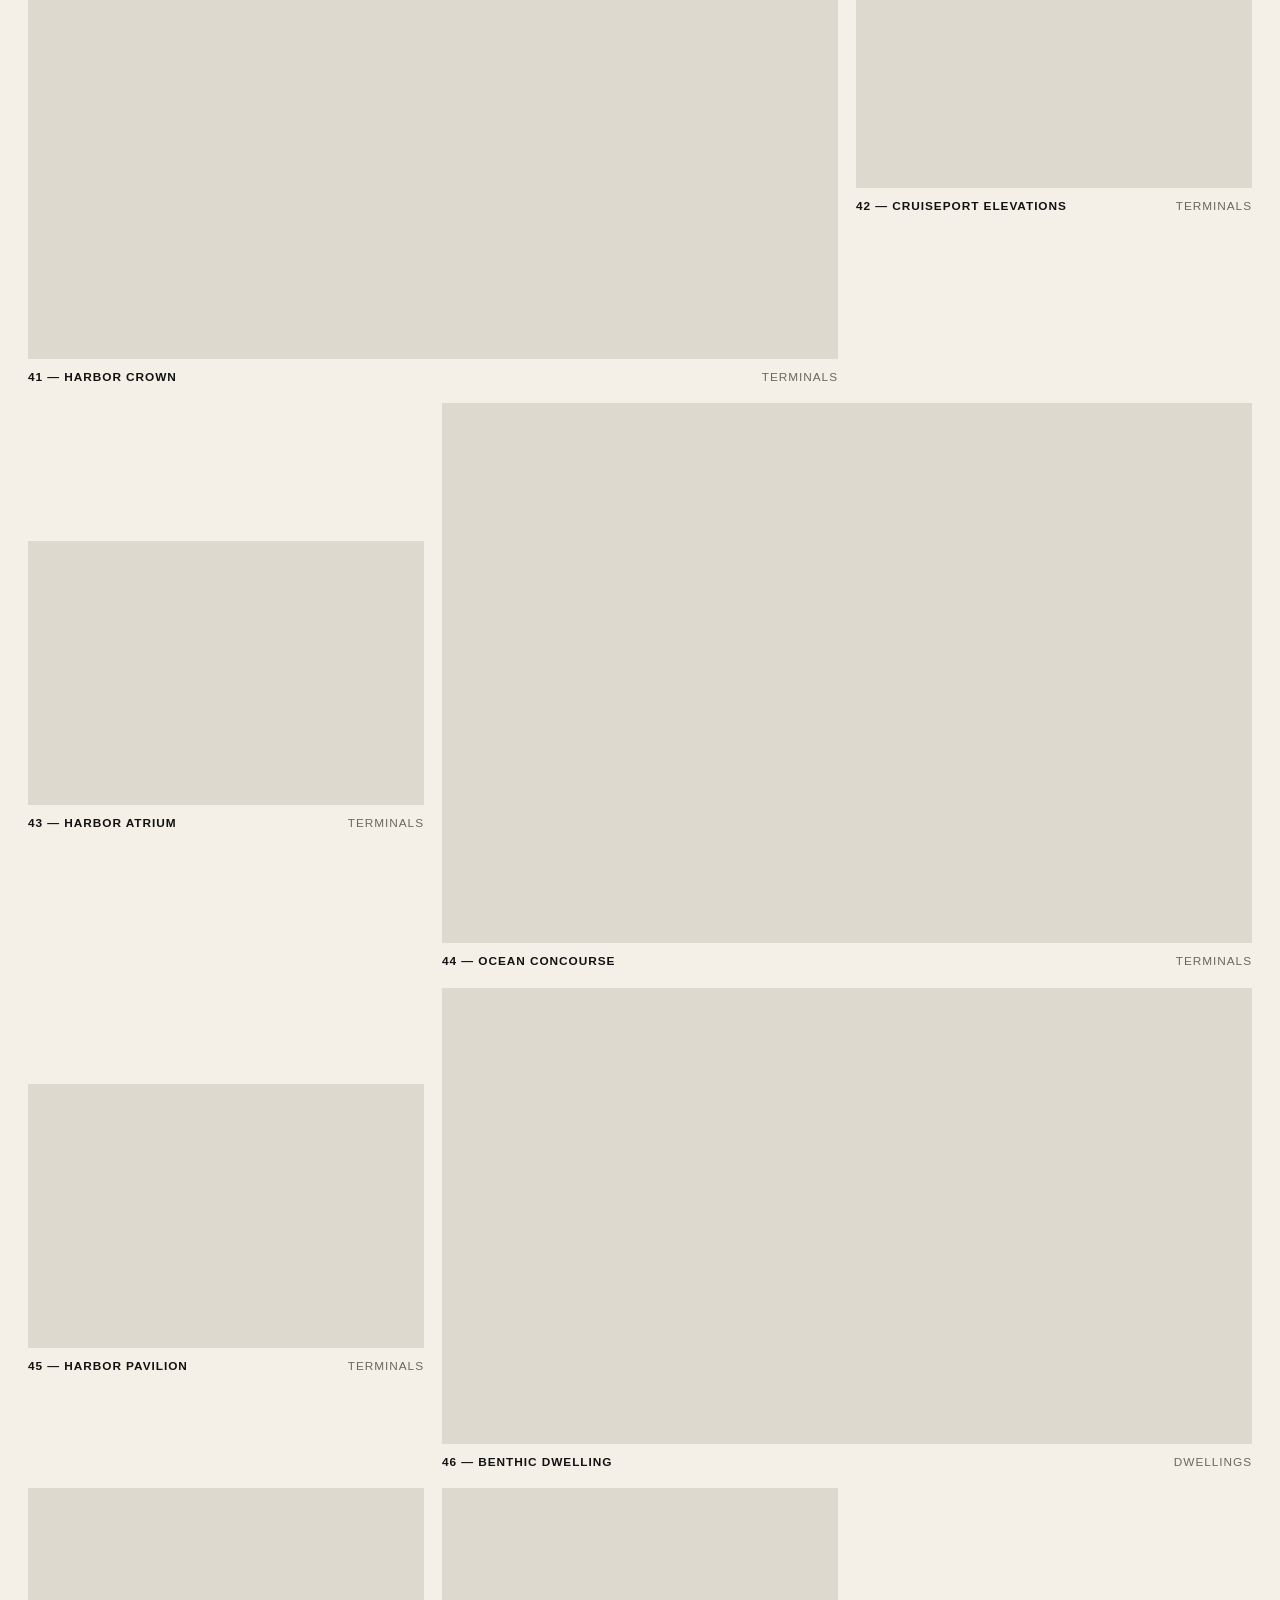
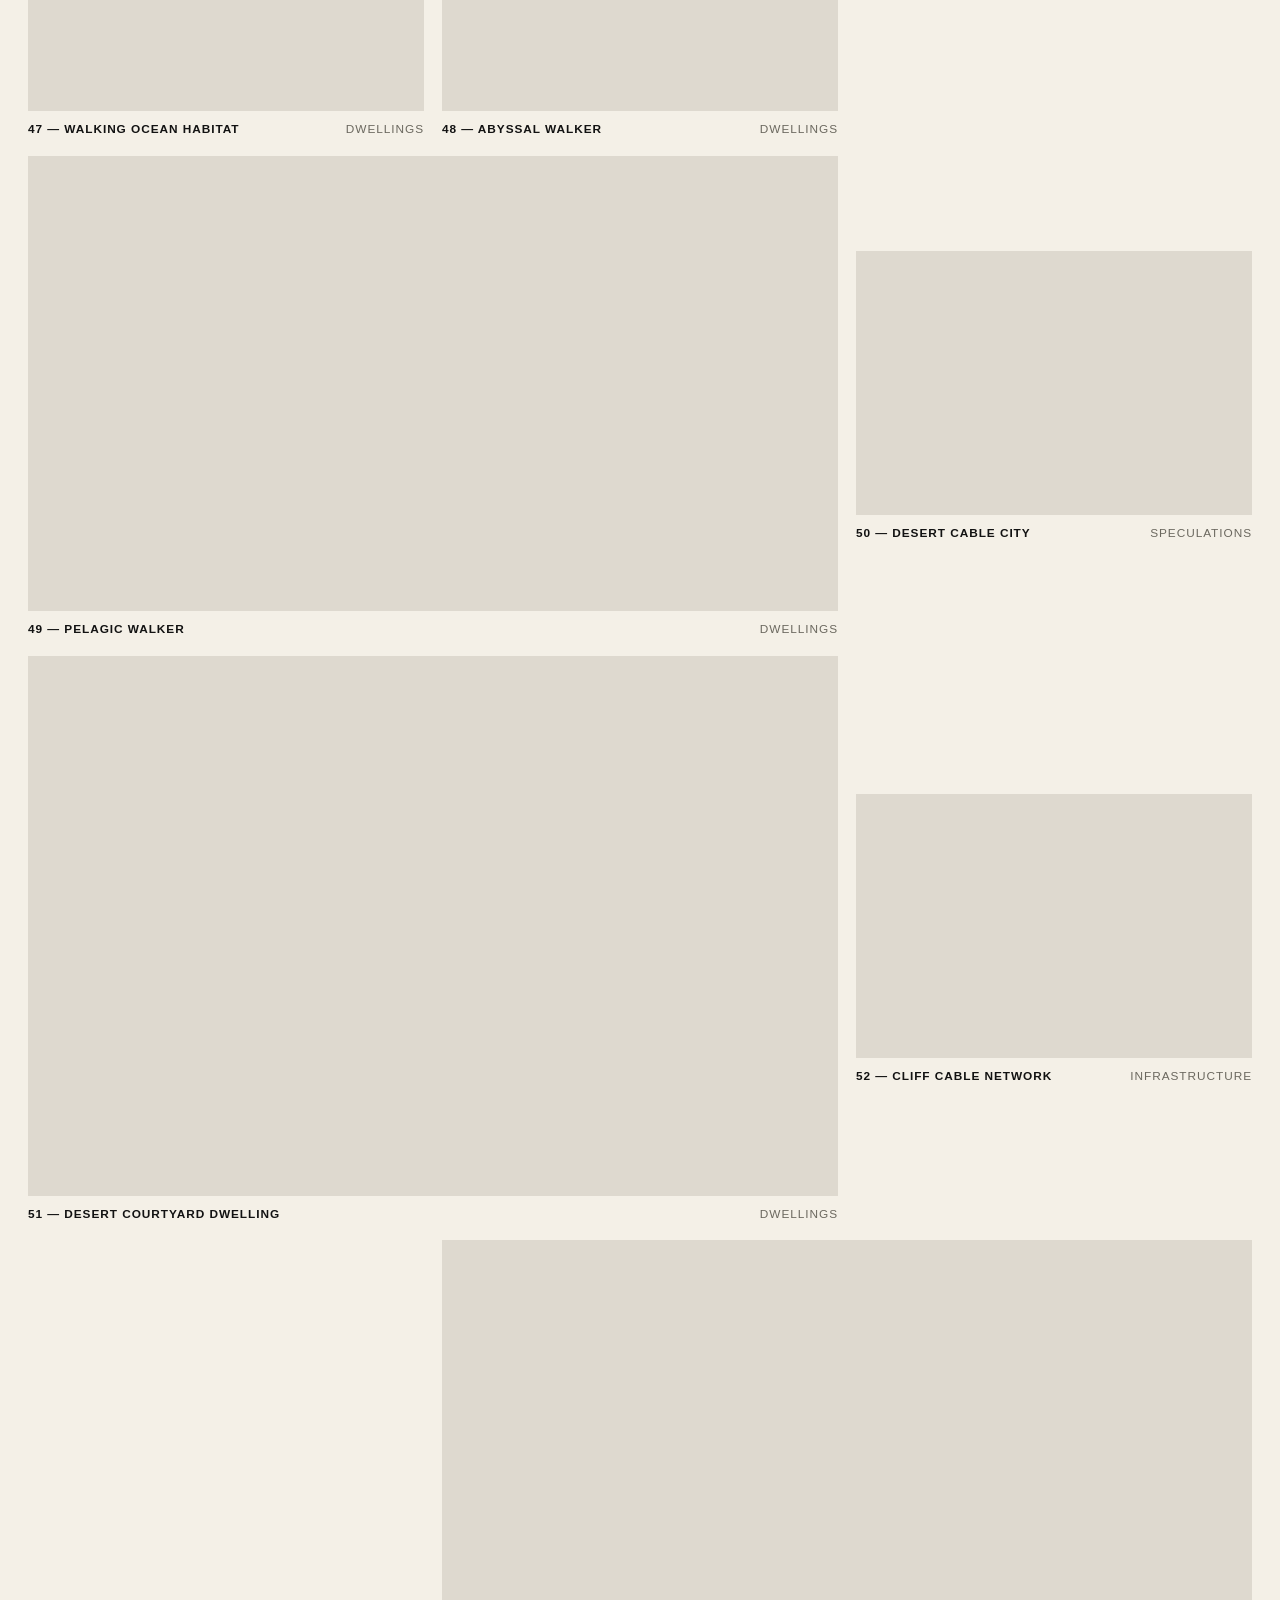
==== commit 0540e12b: "Rename index(2).html to index.html" ====
--- a/index.html
+++ b/index.html
@@ -7,6 +7,43 @@
   <meta name="description" content="SEGMENTS — an architectural archive by Andre Vasconcelos.">
   <title>SEGMENTS — Andre Vasconcelos</title>
   <link rel="stylesheet" href="styles.css">
+  <style>
+    /* Leisure section restoration — kept here so only index.html must be replaced. */
+    #leisure {
+      position: relative;
+      isolation: isolate;
+      min-height: 100vh;
+      align-items: end;
+      color: #fff;
+      background:
+        linear-gradient(90deg, rgba(0,0,0,.72) 0%, rgba(0,0,0,.48) 45%, rgba(0,0,0,.18) 100%),
+        url('assets/images/leisure-panorama.png') center center / cover no-repeat;
+    }
+    #leisure::before {
+      content: "";
+      position: absolute;
+      inset: 0;
+      z-index: -1;
+      background: linear-gradient(180deg, rgba(0,0,0,.08), rgba(0,0,0,.58));
+    }
+    #leisure .architect-heading,
+    #leisure .essay {
+      position: relative;
+      z-index: 1;
+    }
+    #leisure .essay {
+      max-width: 840px;
+      padding: 28px;
+      background: rgba(0,0,0,.34);
+      backdrop-filter: blur(8px);
+      -webkit-backdrop-filter: blur(8px);
+    }
+    #leisure .eyebrow { color: rgba(255,255,255,.78); }
+    @media (max-width: 900px) {
+      #leisure { min-height: auto; background-position: center; }
+      #leisure .essay { padding: 20px; }
+    }
+  </style>
 </head>
 <body>
   <header class="site-header">
@@ -14,7 +51,6 @@
     <button class="menu-toggle" aria-expanded="false" aria-controls="site-nav">Menu</button>
     <nav id="site-nav" class="site-nav" aria-label="Primary navigation">
       <a href="#archive">Archive</a>
-      <a href="continuum.html">Continuum</a>
       <a href="#manifesto">Manifesto</a>
       <a href="#leisure">Leisure</a>
       <a href="#support">Support</a>
@@ -47,18 +83,6 @@
       </div>
       <div id="gallery-status" class="gallery-status" aria-live="polite"></div>
       <div id="gallery" class="gallery"></div>
-    </section>
-
-    <section class="section continuum-entry" aria-labelledby="continuum-entry-title">
-      <div>
-        <p class="eyebrow">Archive II</p>
-        <h2 id="continuum-entry-title">CONTINUUM</h2>
-      </div>
-      <div class="continuum-entry-copy">
-        <p class="continuum-entry-thesis">Not every investigation concludes.<br><em>Some transpose.</em></p>
-        <p>An architectural essay on worldmaking, translation, artificial intelligence, infrastructure, civic life, and belief.</p>
-        <a class="continuum-enter" href="continuum.html">Enter Continuum →</a>
-      </div>
     </section>
 
     <section id="manifesto" class="section manifesto">
--- a/styles.css
+++ b/styles.css
@@ -1,16 +1,81 @@
+:root {
+  --paper:#f4f0e7;
+  --ink:#121212;
+  --muted:#6b685f;
+  --line:rgba(18,18,18,.18);
+  --max:1600px;
+}
+*{box-sizing:border-box}
+html{scroll-behavior:smooth}
+body{margin:0;background:var(--paper);color:var(--ink);font-family:Arial,sans-serif;line-height:1.4}
+a{color:inherit;text-decoration:none}
+button{font:inherit;color:inherit}
+img{display:block;max-width:100%}
+.site-header{position:sticky;top:0;z-index:50;display:flex;align-items:center;justify-content:space-between;gap:2rem;padding:18px 28px;border-bottom:1px solid var(--line);background:rgba(244,240,231,.93);backdrop-filter:blur(10px)}
+.brand{font-weight:800;letter-spacing:.06em}
+.site-nav{display:flex;gap:24px;font-size:.8rem;text-transform:uppercase;letter-spacing:.08em}
+.site-nav a:hover{opacity:.55}
+.menu-toggle{display:none;border:0;background:none;text-transform:uppercase;letter-spacing:.08em}
+main,footer{max-width:var(--max);margin:auto}
+.hero{min-height:85vh;padding:80px 28px 36px;display:grid;grid-template-rows:auto 1fr auto;border-bottom:1px solid var(--line)}
+.kicker,.eyebrow{margin:0;font-size:.72rem;text-transform:uppercase;letter-spacing:.15em}
+.hero h1{align-self:center;margin:0;font-size:clamp(4.5rem,17vw,17rem);line-height:.76;letter-spacing:-.075em;font-weight:800}
+.hero-bottom{display:flex;justify-content:space-between;align-items:flex-end;gap:2rem;font-size:.86rem;text-transform:uppercase;letter-spacing:.06em}
+.hero-bottom p{margin:0}
+.section{padding:110px 28px;border-bottom:1px solid var(--line)}
+.section-heading{display:flex;justify-content:space-between;align-items:end;gap:2rem;margin-bottom:44px}
+h2{margin:.25rem 0 0;font-size:clamp(2.4rem,6vw,6.5rem);line-height:.9;letter-spacing:-.05em}
+.filters{display:flex;gap:8px;flex-wrap:wrap;justify-content:flex-end}
+.filter{border:1px solid var(--line);background:transparent;border-radius:999px;padding:8px 13px;cursor:pointer;font-size:.72rem;text-transform:uppercase;letter-spacing:.08em}
+.filter.active,.filter:hover{background:var(--ink);color:var(--paper)}
+.gallery-status{min-height:1.4em;margin-bottom:16px;color:var(--muted);font-size:.8rem}
+.gallery{display:grid;grid-template-columns:repeat(12,1fr);gap:18px}
+.card{grid-column:span 4;border:0;background:none;padding:0;text-align:left;cursor:pointer}
+.card:nth-child(5n+1),.card:nth-child(5n+4){grid-column:span 8}
+.card-media{display:flex;align-items:center;justify-content:center;overflow:visible;background:#ded9cf;min-height:0}
+.card img{display:block;width:100%;height:auto;max-height:none;object-fit:contain;transition:transform .45s ease,filter .3s ease}
+.card:hover img{transform:scale(1.015);filter:contrast(1.03)}
+.card-meta{display:flex;justify-content:space-between;gap:1rem;padding-top:10px;font-size:.74rem;text-transform:uppercase;letter-spacing:.08em}
+.card-title{font-weight:700}
+.card-category{color:var(--muted)}
+.image-error{display:grid;place-items:center;height:100%;padding:20px;border:1px solid var(--line);font-size:.72rem;text-transform:uppercase;letter-spacing:.08em}
+.manifesto .lead{max-width:1200px;font-size:clamp(2rem,4.5vw,5.5rem);line-height:1.02;letter-spacing:-.04em}
+.manifesto-grid{display:grid;grid-template-columns:repeat(5,1fr);gap:24px;margin-top:80px;padding-top:24px;border-top:1px solid var(--line)}
+.manifesto-grid p{margin:0}
+.closing-line{margin:120px 0 0;font-size:clamp(2.8rem,8vw,9rem);font-weight:800;line-height:.85;letter-spacing:-.06em}
+.architect{display:grid;grid-template-columns:1fr 2fr;gap:8vw}
+.essay{font-size:clamp(1.25rem,2vw,2rem);max-width:900px}
+.essay p:first-child{margin-top:0}
+.support h2{max-width:1000px}
+.support>a{display:inline-block;margin-top:40px;border-bottom:1px solid;padding-bottom:4px;text-transform:uppercase;letter-spacing:.08em}
+footer{display:flex;justify-content:space-between;gap:1rem;padding:34px 28px;font-size:.78rem;text-transform:uppercase;letter-spacing:.08em}
+.viewer{width:100vw;max-width:none;height:100vh;max-height:none;margin:0;border:0;padding:0;background:var(--paper);color:var(--ink)}
+.viewer::backdrop{background:rgba(0,0,0,.5)}
+.viewer[open]{display:grid;grid-template-columns:56px minmax(0,1fr) 56px;align-items:center}
+.viewer figure{margin:0;height:100dvh;min-width:0;min-height:0;display:grid;grid-template-columns:minmax(0,2fr) minmax(300px,1fr)}
+.image-wrap{display:grid;place-items:center;min-width:0;min-height:0;height:100dvh;padding:20px;background:#111;overflow:hidden}
+.image-wrap img{display:block;width:auto;height:auto;max-width:100%;max-height:calc(100dvh - 40px);object-fit:contain;object-position:center}
+.viewer figcaption{padding:70px 40px;overflow:auto}
+.viewer-meta{display:flex;justify-content:space-between;font-size:.72rem;text-transform:uppercase;letter-spacing:.1em;color:var(--muted)}
+.viewer h2{font-size:clamp(2.3rem,5vw,5rem);margin:50px 0 30px}
+.poem{white-space:pre-line;font-style:italic;margin-top:40px;padding-top:26px;border-top:1px solid var(--line)}
+.close,.nav{border:0;background:transparent;cursor:pointer;font-size:2rem;z-index:2}
+.close{position:fixed;right:24px;top:18px}
+.nav{height:100%}
+@media(max-width:900px){
+  .menu-toggle{display:block}.site-nav{display:none;position:absolute;top:100%;left:0;right:0;padding:20px 28px;background:var(--paper);border-bottom:1px solid var(--line);flex-direction:column}.site-nav.open{display:flex}
+  .hero{min-height:72vh}.hero-bottom,.section-heading{align-items:flex-start;flex-direction:column}.filters{justify-content:flex-start}
+  .card,.card:nth-child(n){grid-column:span 6}.manifesto-grid{grid-template-columns:1fr 1fr}.architect{grid-template-columns:1fr}
+  .viewer[open]{grid-template-columns:1fr}.viewer figure{grid-template-columns:1fr;height:100dvh;min-height:0;grid-template-rows:minmax(0,62dvh) minmax(0,38dvh)}.image-wrap{height:62dvh;padding:14px}.image-wrap img{max-height:calc(62dvh - 28px)}.viewer figcaption{padding:40px 24px}.viewer .nav{position:fixed;bottom:10px;height:auto}.viewer .prev{left:20px}.viewer .next{right:20px}
+}
+@media(max-width:560px){.site-header,.hero,.section,footer{padding-left:18px;padding-right:18px}.card,.card:nth-child(n){grid-column:1/-1}.manifesto-grid{grid-template-columns:1fr}.hero h1{font-size:22vw}.section{padding-top:75px;padding-bottom:75px}footer{flex-direction:column}}
 
-:root{--paper:#f4f0e7;--ink:#121212;--muted:#6b685f;--line:rgba(18,18,18,.18);--max:1600px}
-*{box-sizing:border-box}html{scroll-behavior:smooth}body{margin:0;background:var(--paper);color:var(--ink);font-family:Arial,Helvetica,sans-serif;line-height:1.4}a{color:inherit;text-decoration:none}button{font:inherit;color:inherit}img{display:block;max-width:100%}
-.site-header{position:sticky;top:0;z-index:50;display:flex;align-items:center;justify-content:space-between;gap:2rem;padding:18px 28px;border-bottom:1px solid var(--line);background:rgba(244,240,231,.93);backdrop-filter:blur(10px)}
-.brand{font-weight:800;letter-spacing:.06em}.site-nav{display:flex;gap:24px;font-size:.8rem;text-transform:uppercase;letter-spacing:.08em}.site-nav a:hover{opacity:.55}.menu-toggle{display:none;border:0;background:none;text-transform:uppercase;letter-spacing:.08em}
-main,footer{max-width:var(--max);margin:auto}.hero{min-height:85vh;padding:80px 28px 36px;display:grid;grid-template-rows:auto 1fr auto;border-bottom:1px solid var(--line)}
-.kicker,.eyebrow{margin:0;font-size:.72rem;text-transform:uppercase;letter-spacing:.15em}.hero h1{align-self:center;margin:0;font-size:clamp(4.5rem,17vw,17rem);line-height:.76;letter-spacing:-.075em;font-weight:800}.hero-bottom{display:flex;justify-content:space-between;align-items:flex-end;gap:2rem;font-size:.86rem;text-transform:uppercase;letter-spacing:.06em}.hero-bottom p{margin:0}
-.section{padding:110px 28px;border-bottom:1px solid var(--line)}.section-heading{display:flex;justify-content:space-between;align-items:end;gap:2rem;margin-bottom:44px}h2{margin:.25rem 0 0;font-size:clamp(2.4rem,6vw,6.5rem);line-height:.9;letter-spacing:-.05em}
-.filters{display:flex;gap:8px;flex-wrap:wrap;justify-content:flex-end}.filter{border:1px solid var(--line);background:transparent;border-radius:999px;padding:8px 13px;cursor:pointer;font-size:.72rem;text-transform:uppercase;letter-spacing:.08em}.filter.active,.filter:hover{background:var(--ink);color:var(--paper)}
-.gallery-status{min-height:1.4em;margin-bottom:16px;color:var(--muted);font-size:.8rem}.gallery{display:grid;grid-template-columns:repeat(12,1fr);gap:18px}.card{grid-column:span 4;border:0;background:none;padding:0;text-align:left;cursor:pointer}.card:nth-child(5n+1),.card:nth-child(5n+4){grid-column:span 8}.card-media{aspect-ratio:16/10;overflow:hidden;background:#ded9cf}.card img{width:100%;height:100%;object-fit:cover;transition:transform .45s ease,filter .3s ease}.card:hover img{transform:scale(1.015);filter:contrast(1.03)}.card-meta{display:flex;justify-content:space-between;gap:1rem;padding-top:10px;font-size:.74rem;text-transform:uppercase;letter-spacing:.08em}.card-title{font-weight:700}.card-category{color:var(--muted)}.image-error{display:grid;place-items:center;height:100%;padding:20px;border:1px solid var(--line);font-size:.72rem;text-transform:uppercase;letter-spacing:.08em}
-.continuum-entry{display:grid;grid-template-columns:minmax(0,1fr) minmax(320px,.8fr);gap:8vw;align-items:start;background:#171717;color:var(--paper)}.continuum-entry .eyebrow{color:rgba(244,240,231,.62)}.continuum-entry h2{font-family:Georgia,'Times New Roman',serif;font-weight:400;letter-spacing:.015em}.continuum-entry-copy{max-width:620px}.continuum-entry-copy>p{font-family:Georgia,'Times New Roman',serif;font-size:clamp(1.15rem,1.8vw,1.55rem);line-height:1.65}.continuum-entry-thesis{font-size:clamp(1.7rem,3vw,3rem)!important;line-height:1.25!important;margin-top:0}.continuum-enter{display:inline-block;margin-top:28px;padding-bottom:4px;border-bottom:1px solid;text-transform:uppercase;font-size:.76rem;letter-spacing:.12em}
-.manifesto .lead{max-width:1200px;font-size:clamp(2rem,4.5vw,5.5rem);line-height:1.02;letter-spacing:-.04em}.manifesto-grid{display:grid;grid-template-columns:repeat(5,1fr);gap:24px;margin-top:80px;padding-top:24px;border-top:1px solid var(--line)}.manifesto-grid p{margin:0}.closing-line{margin:120px 0 0;font-size:clamp(2.8rem,8vw,9rem);font-weight:800;line-height:.85;letter-spacing:-.06em}
-.architect{position:relative;isolation:isolate;min-height:100vh;display:grid;grid-template-columns:1fr 2fr;gap:8vw;align-items:end;color:#fff;background:linear-gradient(90deg,rgba(0,0,0,.72),rgba(0,0,0,.48) 45%,rgba(0,0,0,.18)),url('assets/images/leisure-panorama.png') center/cover no-repeat}.architect::before{content:'';position:absolute;inset:0;z-index:-1;background:linear-gradient(180deg,rgba(0,0,0,.08),rgba(0,0,0,.58))}.architect .essay{max-width:840px;padding:28px;background:rgba(0,0,0,.34);backdrop-filter:blur(8px)}.architect .eyebrow{color:rgba(255,255,255,.78)}.essay{font-size:clamp(1.25rem,2vw,2rem);max-width:900px}.essay p:first-child{margin-top:0}.support h2{max-width:1000px}.support>a{display:inline-block;margin-top:40px;border-bottom:1px solid;padding-bottom:4px;text-transform:uppercase;letter-spacing:.08em}
-footer{display:flex;justify-content:space-between;gap:1rem;padding:34px 28px;font-size:.78rem;text-transform:uppercase;letter-spacing:.08em}.viewer{width:100vw;max-width:none;height:100vh;max-height:none;margin:0;border:0;padding:0;background:var(--paper);color:var(--ink)}.viewer::backdrop{background:rgba(0,0,0,.5)}.viewer[open]{display:grid;grid-template-columns:56px minmax(0,1fr) 56px;align-items:center}.viewer figure{margin:0;height:100vh;min-width:0;min-height:0;display:grid;grid-template-columns:minmax(0,2fr) minmax(300px,1fr)}.image-wrap{display:grid;place-items:center;min-width:0;min-height:0;height:100vh;padding:20px;background:#111;overflow:hidden}.image-wrap img{display:block;width:auto;height:auto;max-width:100%;max-height:100%;object-fit:contain}.viewer figcaption{padding:70px 40px;overflow:auto}.viewer-meta{display:flex;justify-content:space-between;font-size:.72rem;text-transform:uppercase;letter-spacing:.1em;color:var(--muted)}.viewer h2{font-size:clamp(2.3rem,5vw,5rem);margin:50px 0 30px}.poem{white-space:pre-line;font-style:italic;margin-top:40px;padding-top:26px;border-top:1px solid var(--line)}.close,.nav{border:0;background:transparent;cursor:pointer;font-size:2rem;z-index:2}.close{position:fixed;right:24px;top:18px}.nav{height:100%}
-@media(max-width:900px){.menu-toggle{display:block}.site-nav{display:none;position:absolute;top:100%;left:0;right:0;padding:20px 28px;background:var(--paper);border-bottom:1px solid var(--line);flex-direction:column}.site-nav.open{display:flex}.hero{min-height:72vh}.hero-bottom,.section-heading{align-items:flex-start;flex-direction:column}.filters{justify-content:flex-start}.card,.card:nth-child(n){grid-column:span 6}.manifesto-grid{grid-template-columns:1fr 1fr}.architect,.continuum-entry{grid-template-columns:1fr}.architect{min-height:auto}.viewer[open]{grid-template-columns:1fr}.viewer figure{grid-template-columns:1fr;height:auto;min-height:100vh}.image-wrap{height:58vh;padding:14px}.viewer figcaption{padding:40px 24px}.viewer .nav{position:fixed;bottom:10px;height:auto}.viewer .prev{left:20px}.viewer .next{right:20px}}
-@media(max-width:560px){.site-header,.hero,.section,footer{padding-left:18px;padding-right:18px}.card,.card:nth-child(n){grid-column:1/-1}.manifesto-grid{grid-template-columns:1fr}.hero h1{font-size:22vw}.section{padding-top:75px;padding-bottom:75px}footer{flex-direction:column}}
+
+/* Mixed-format image fix — preserve each work's native aspect ratio. */
+.card-media, .card-media img { aspect-ratio:auto !important; }
+.card-media { height:auto !important; }
+.card-media img { height:auto !important; object-fit:contain !important; }
+.viewer, .viewer figure, .image-wrap { overscroll-behavior:contain; }
+@media(max-width:900px){
+  .viewer figcaption{min-height:0;overflow:auto;}
+}
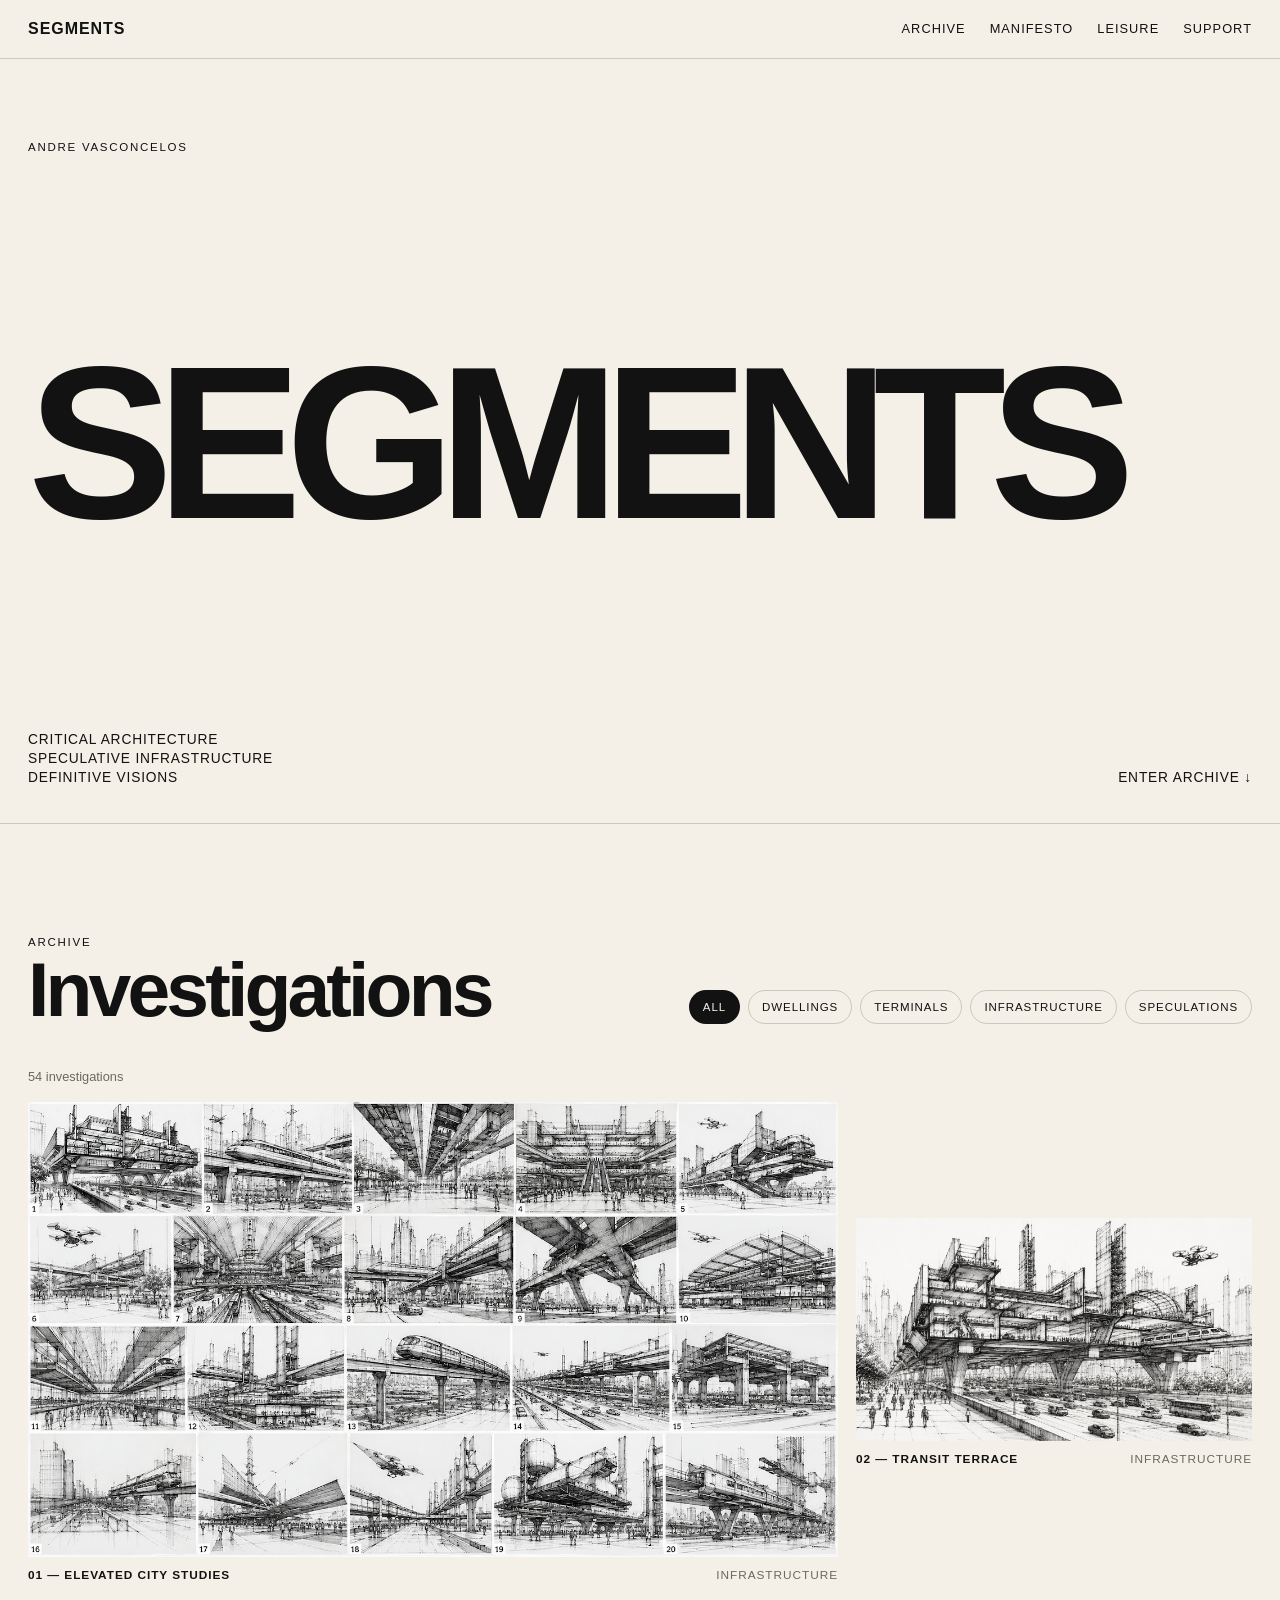
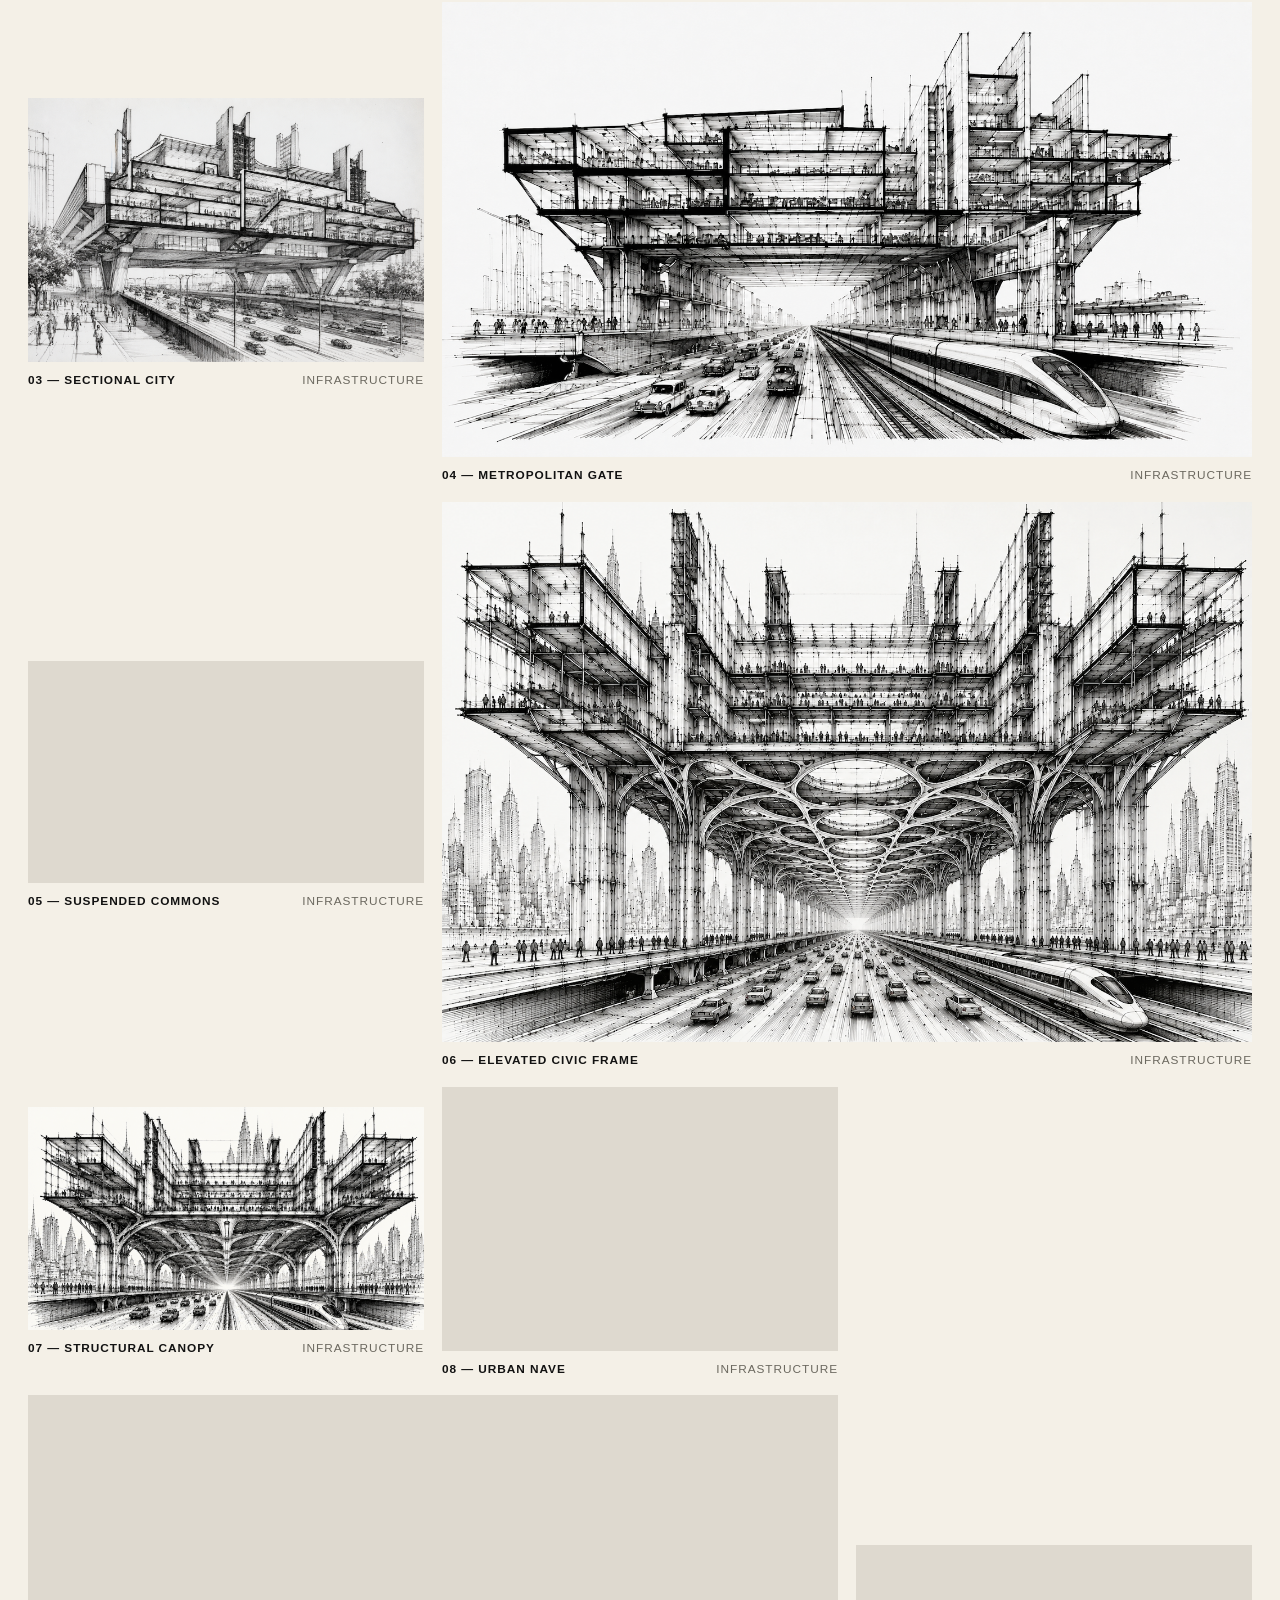
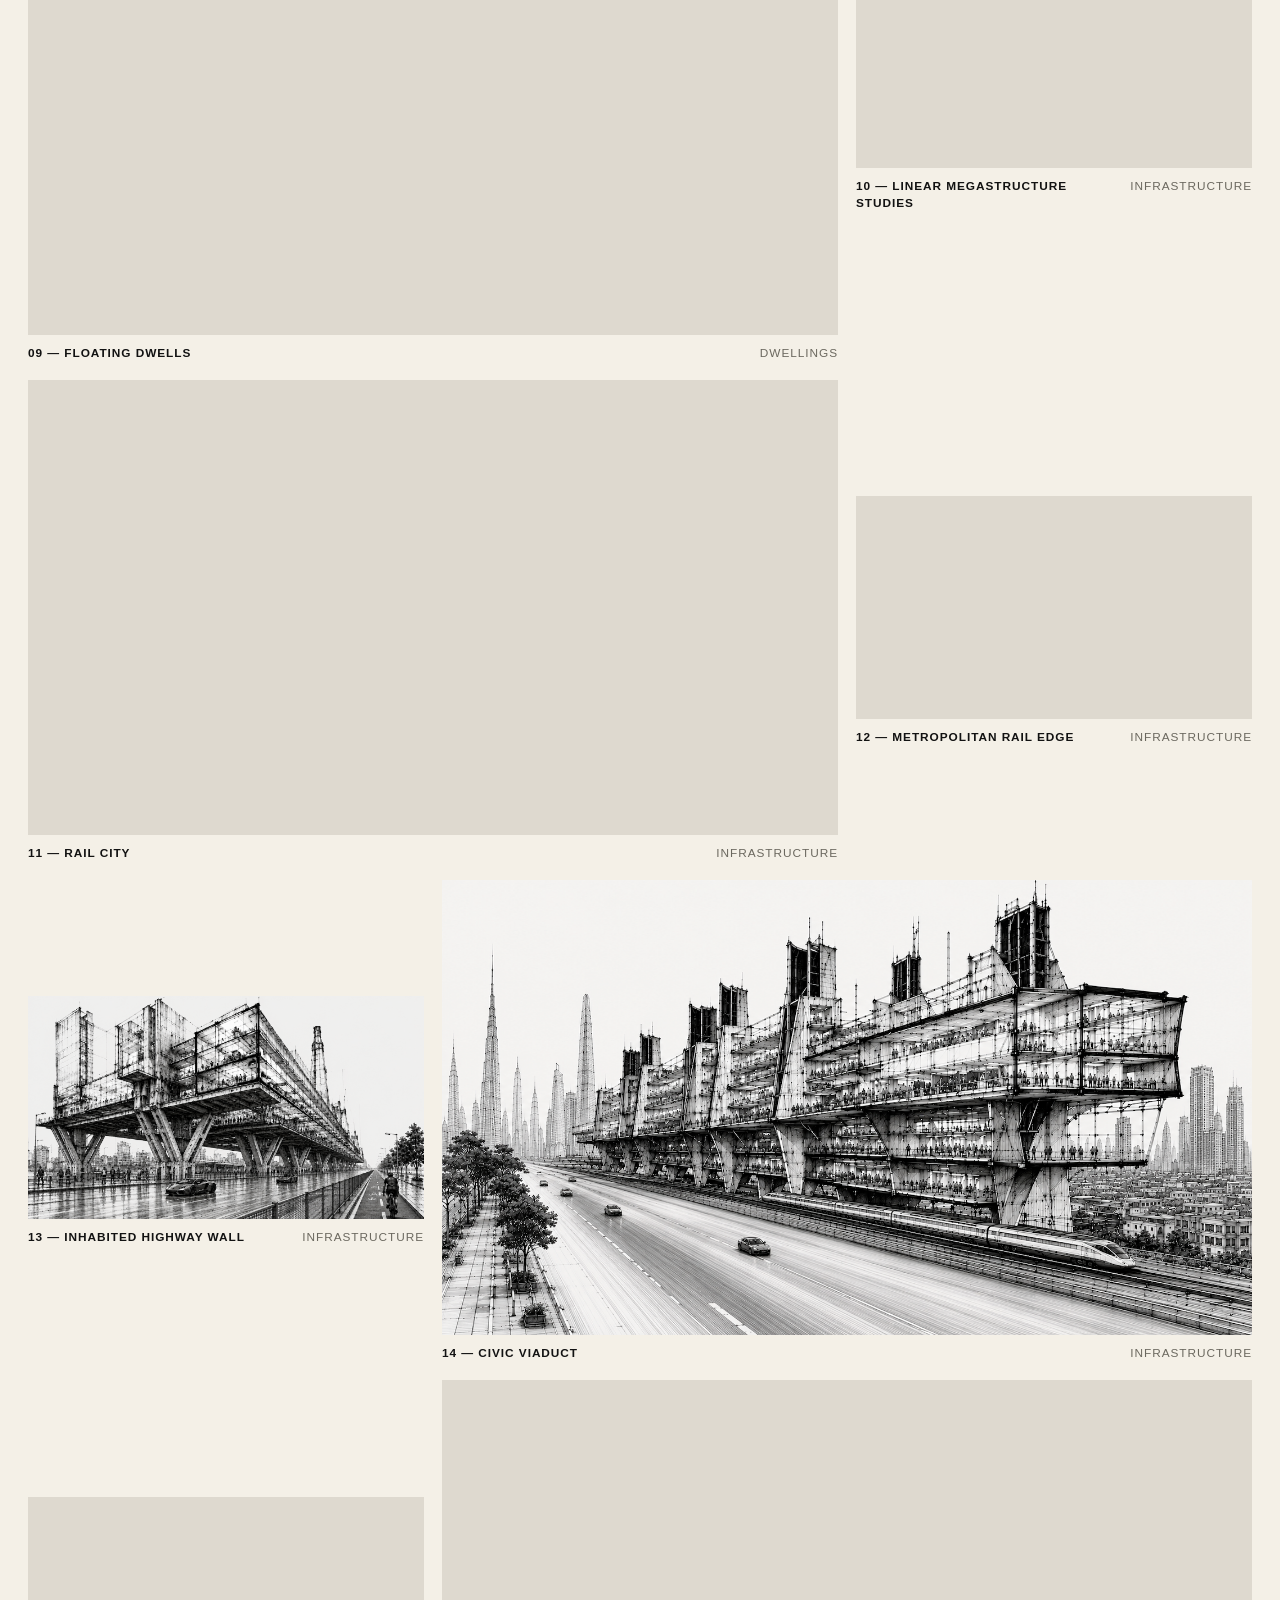
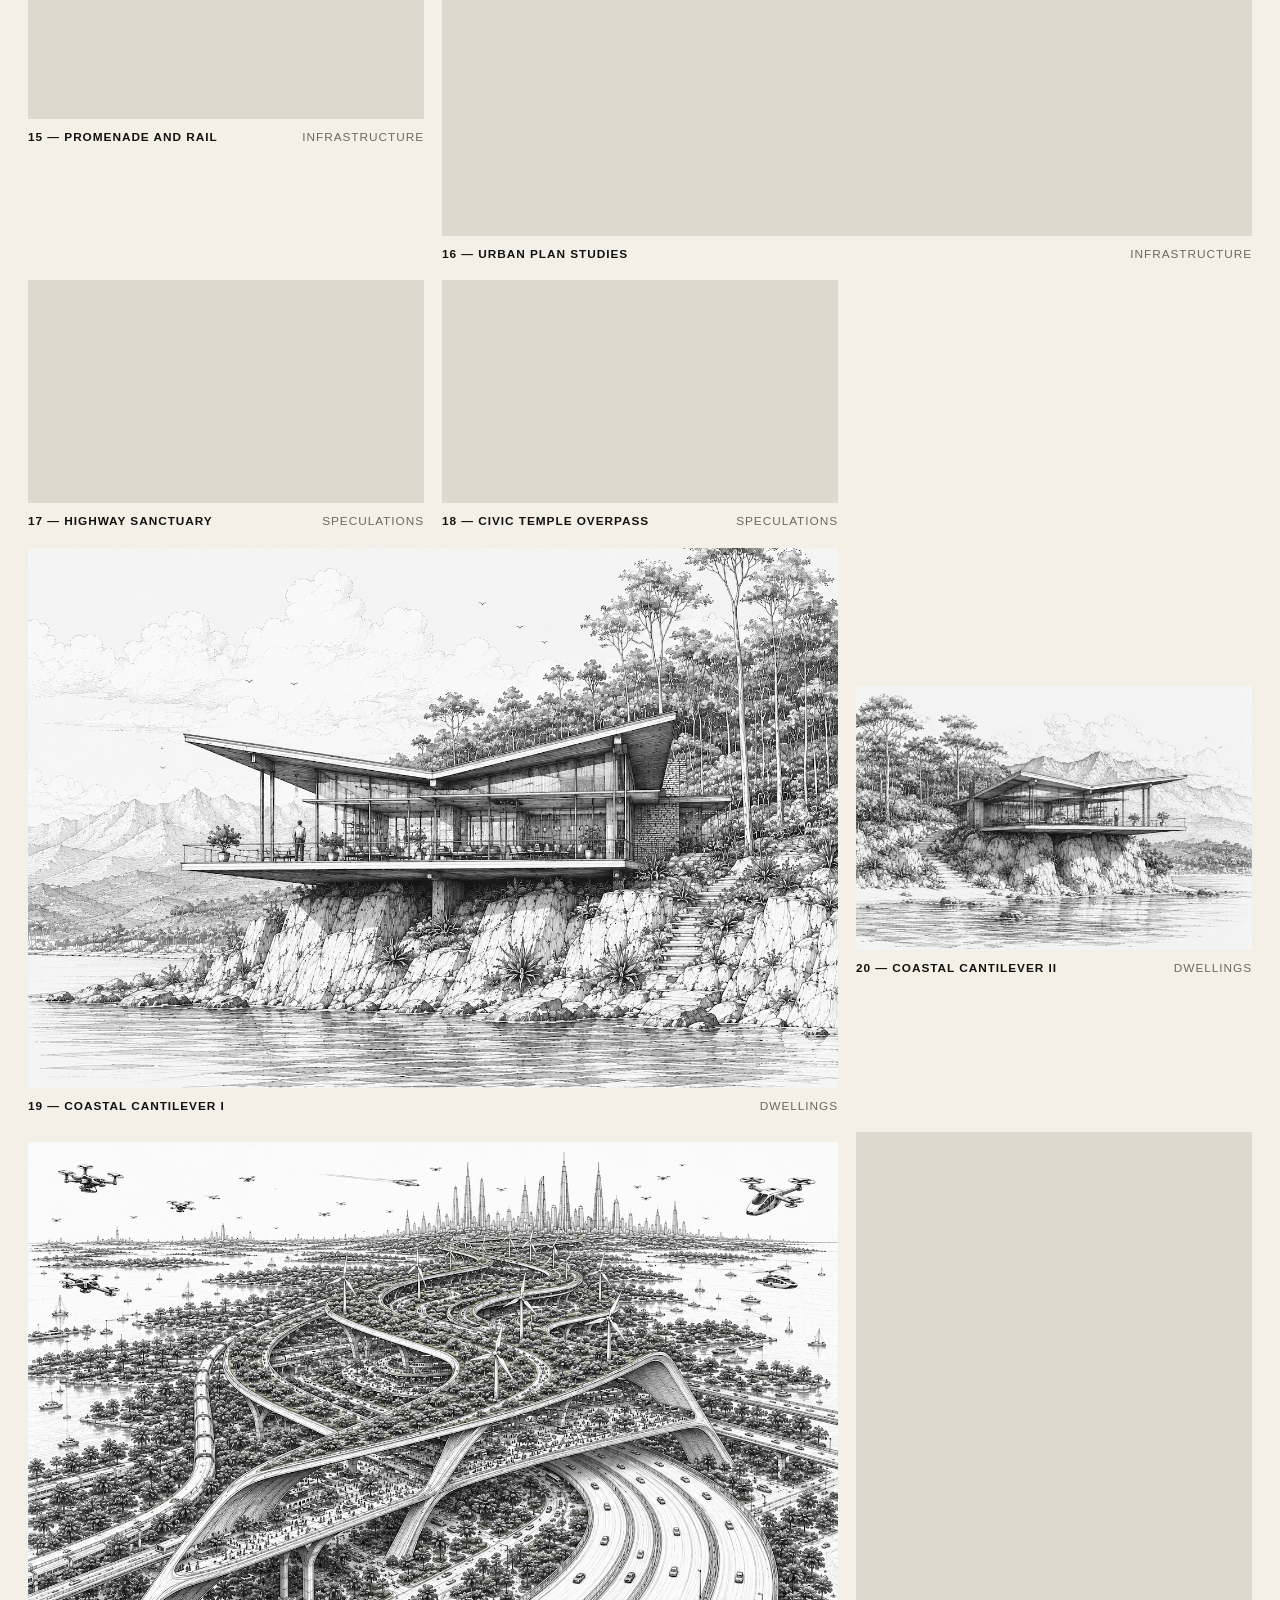
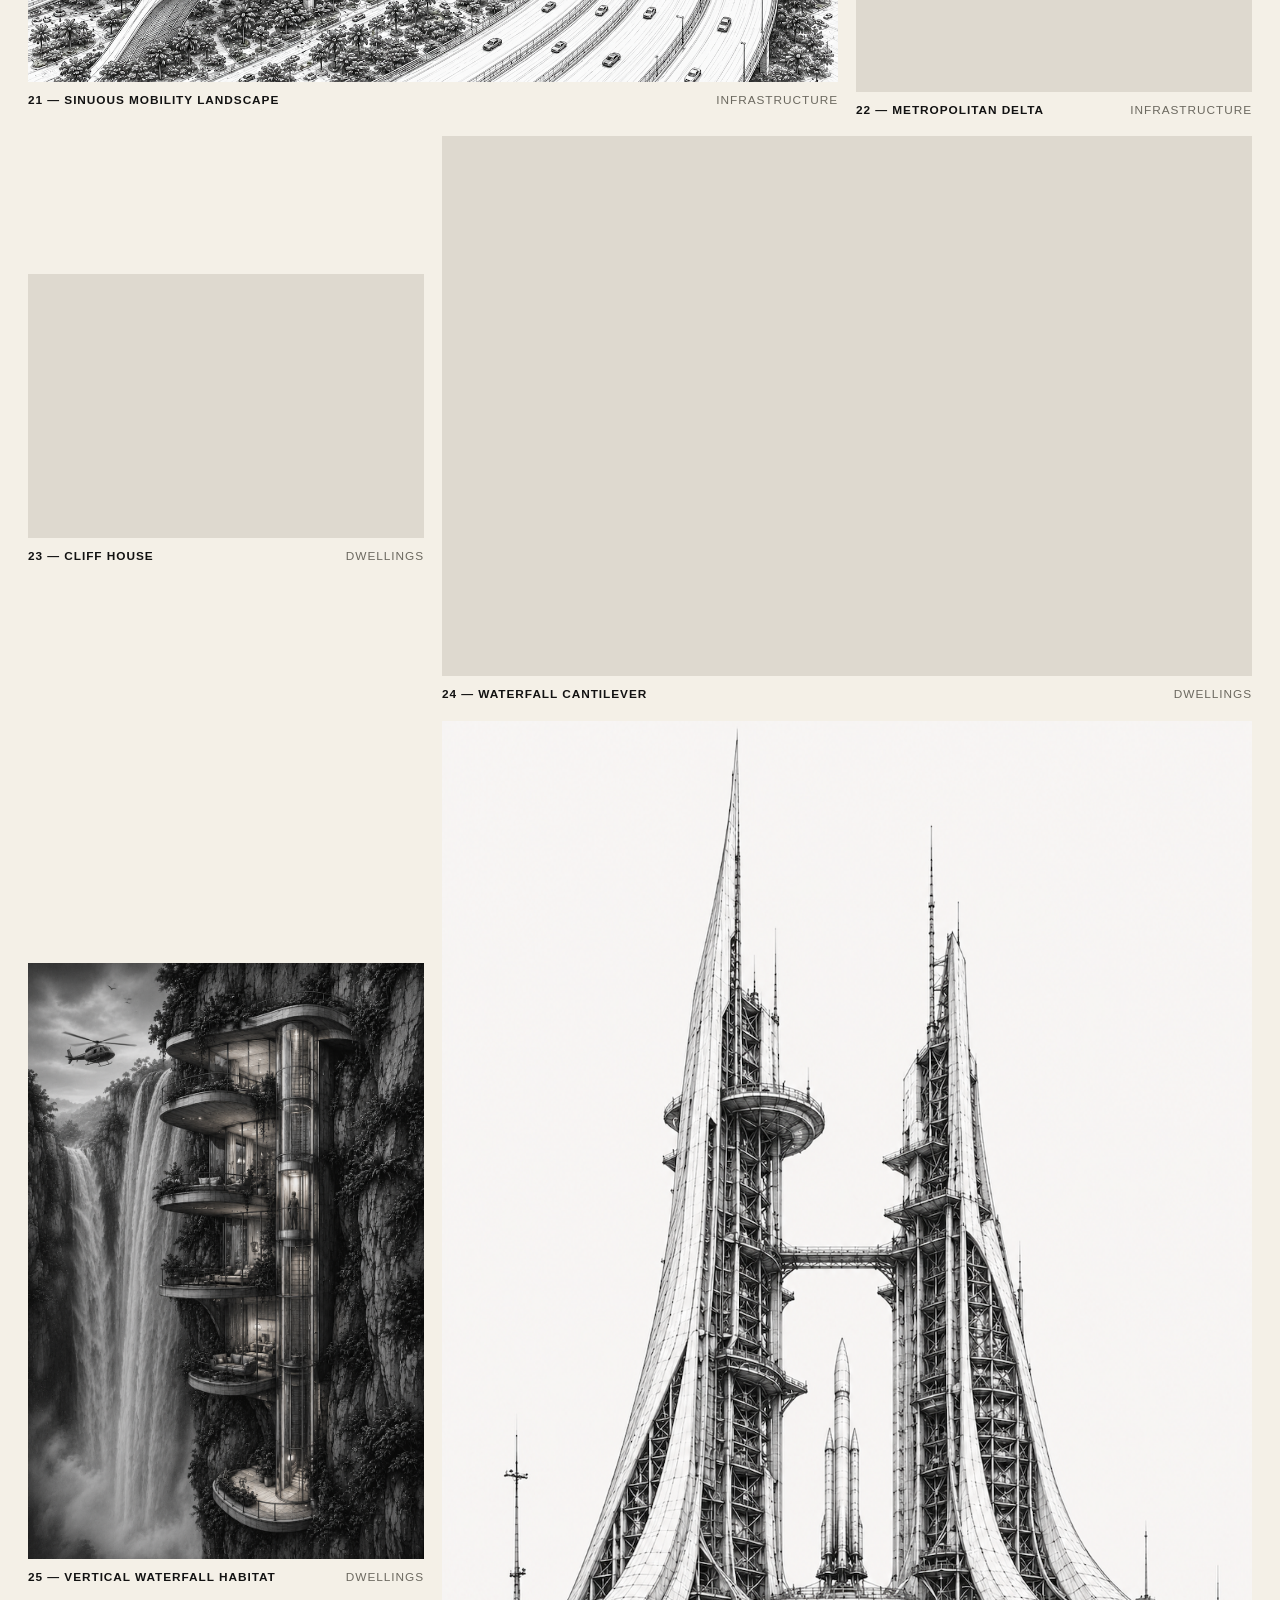
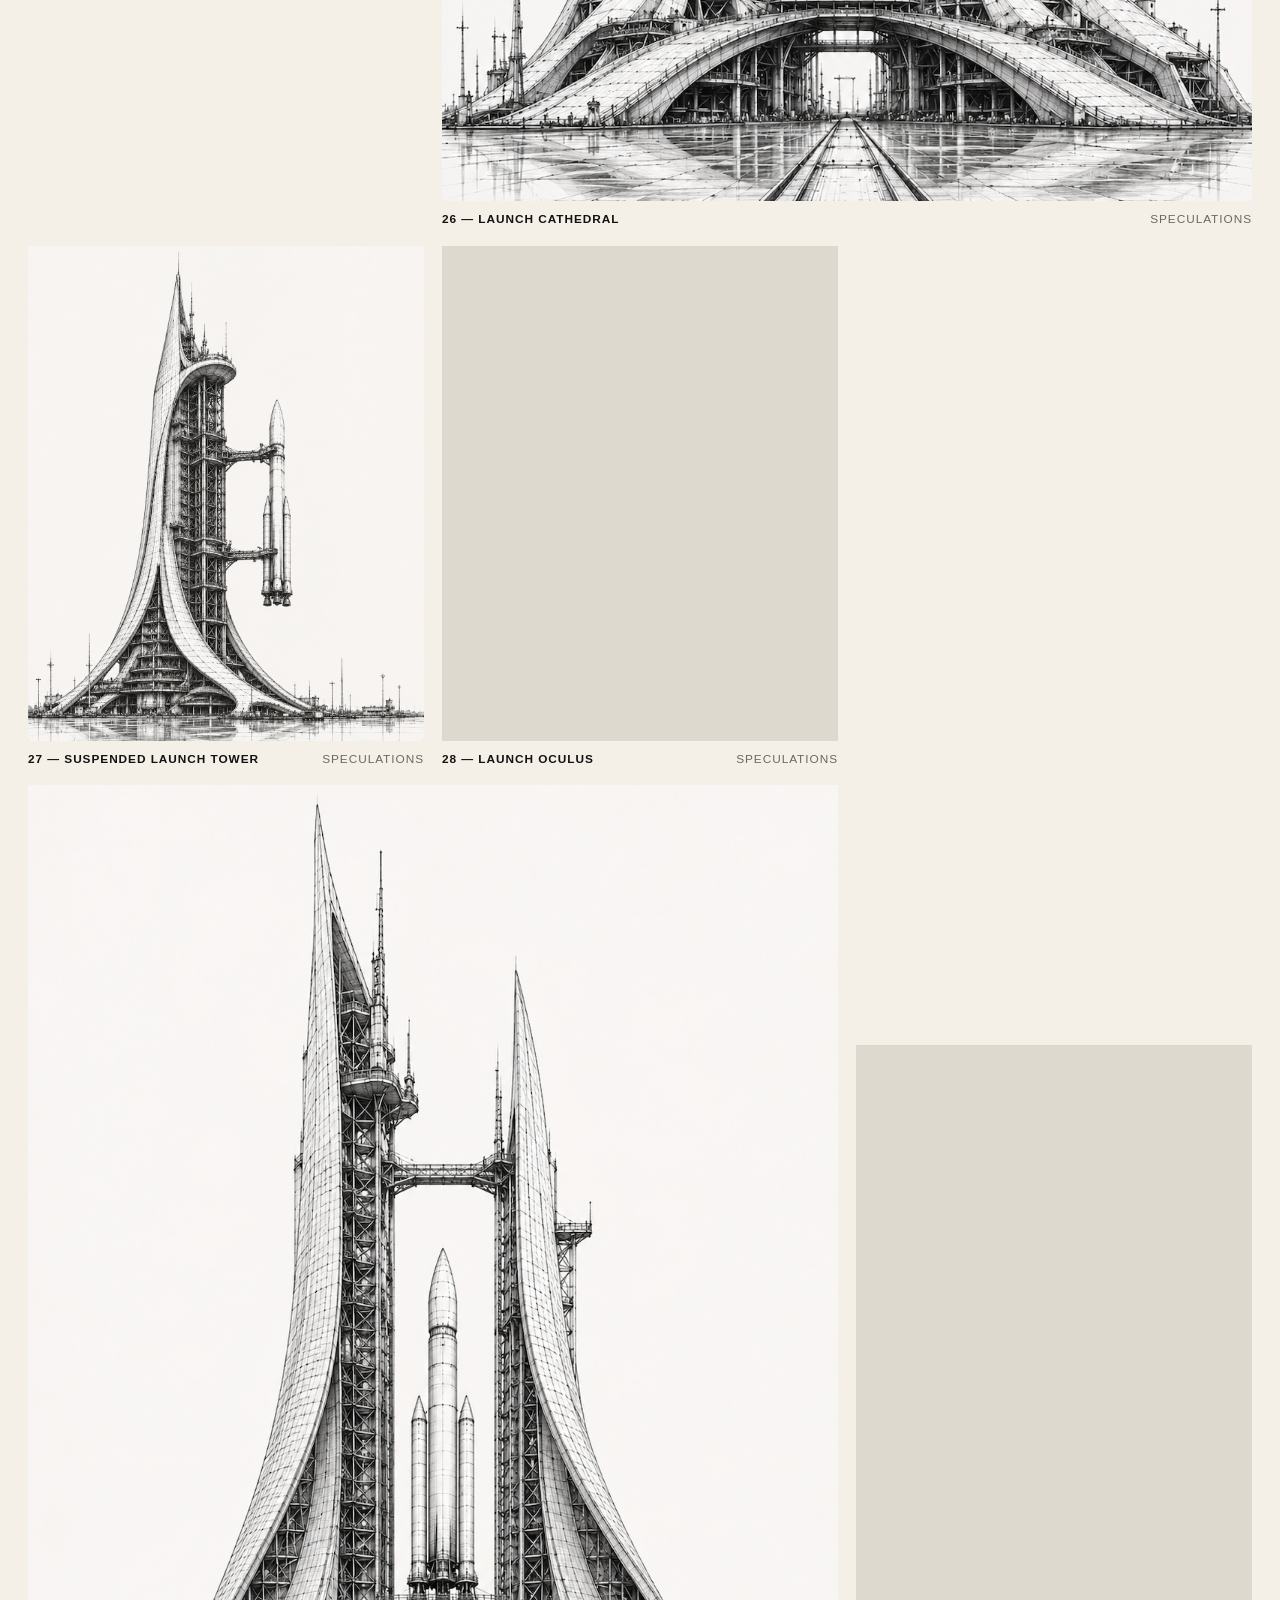
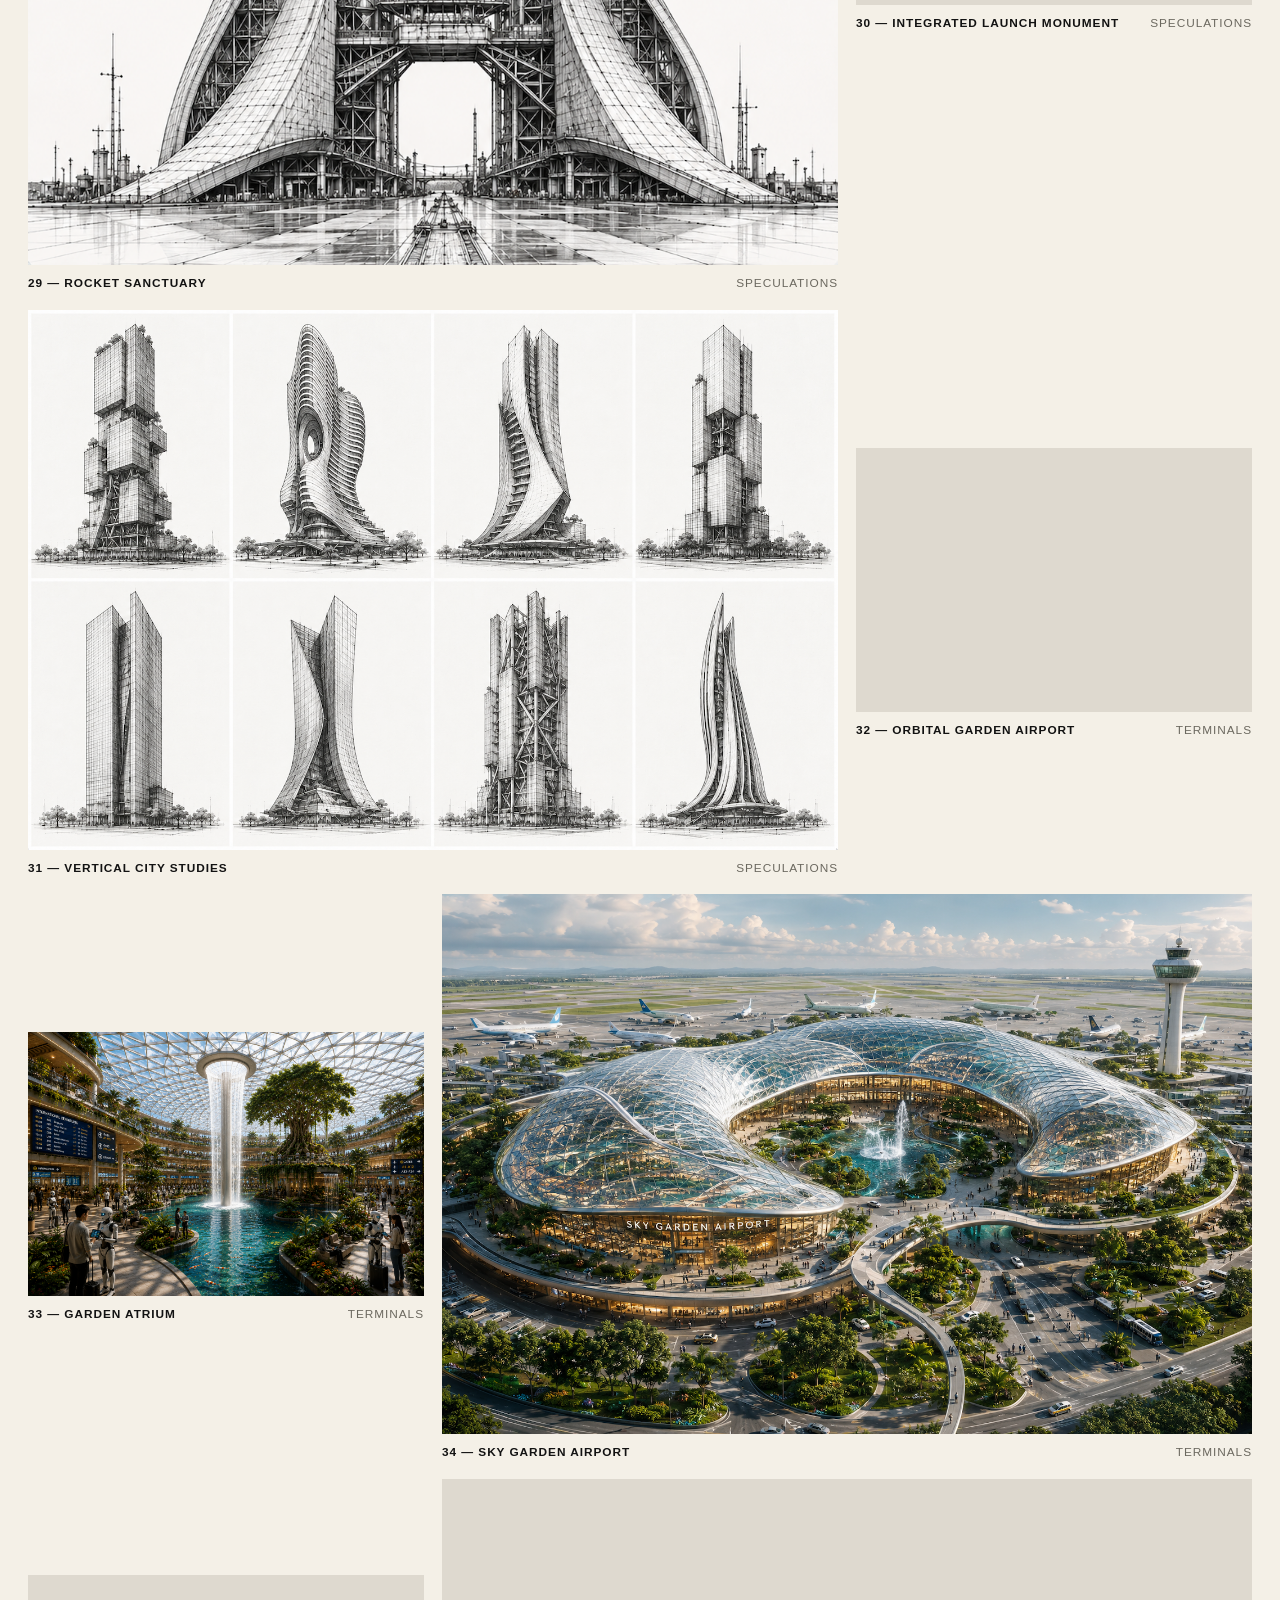
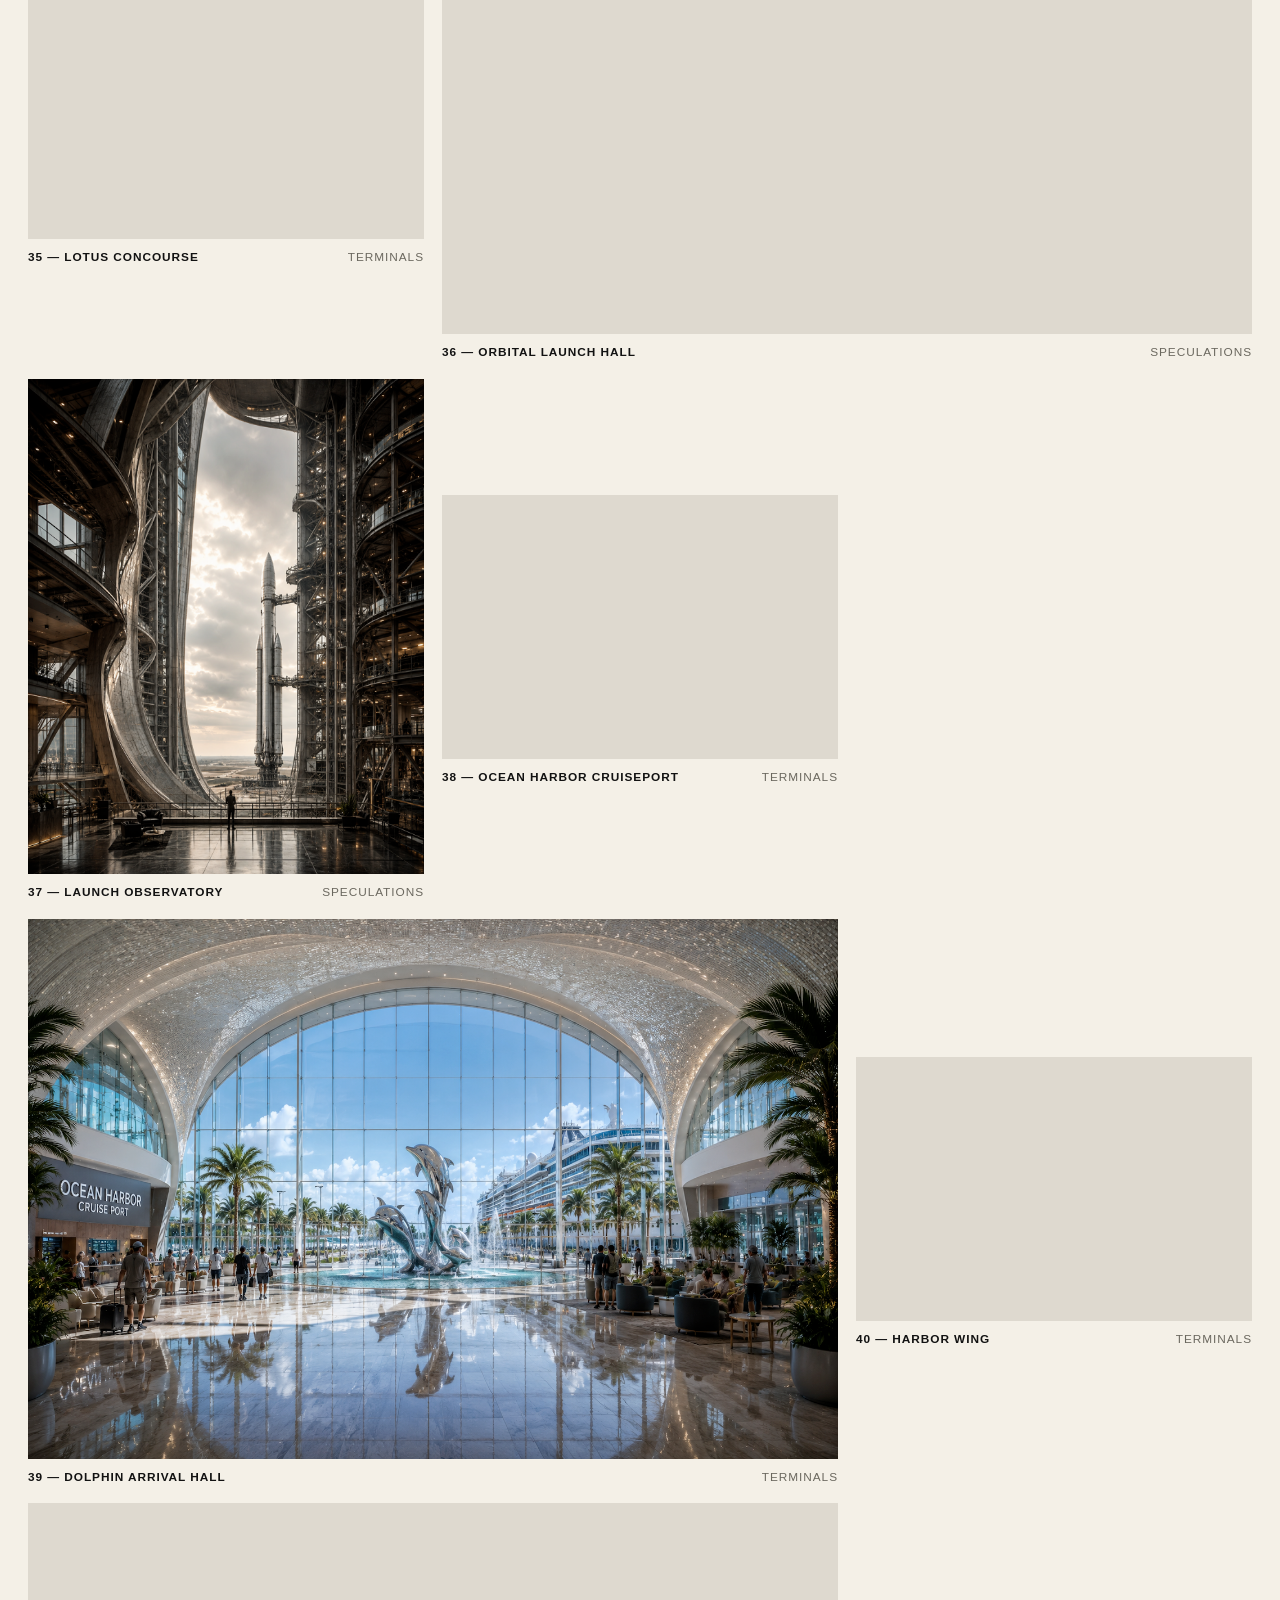
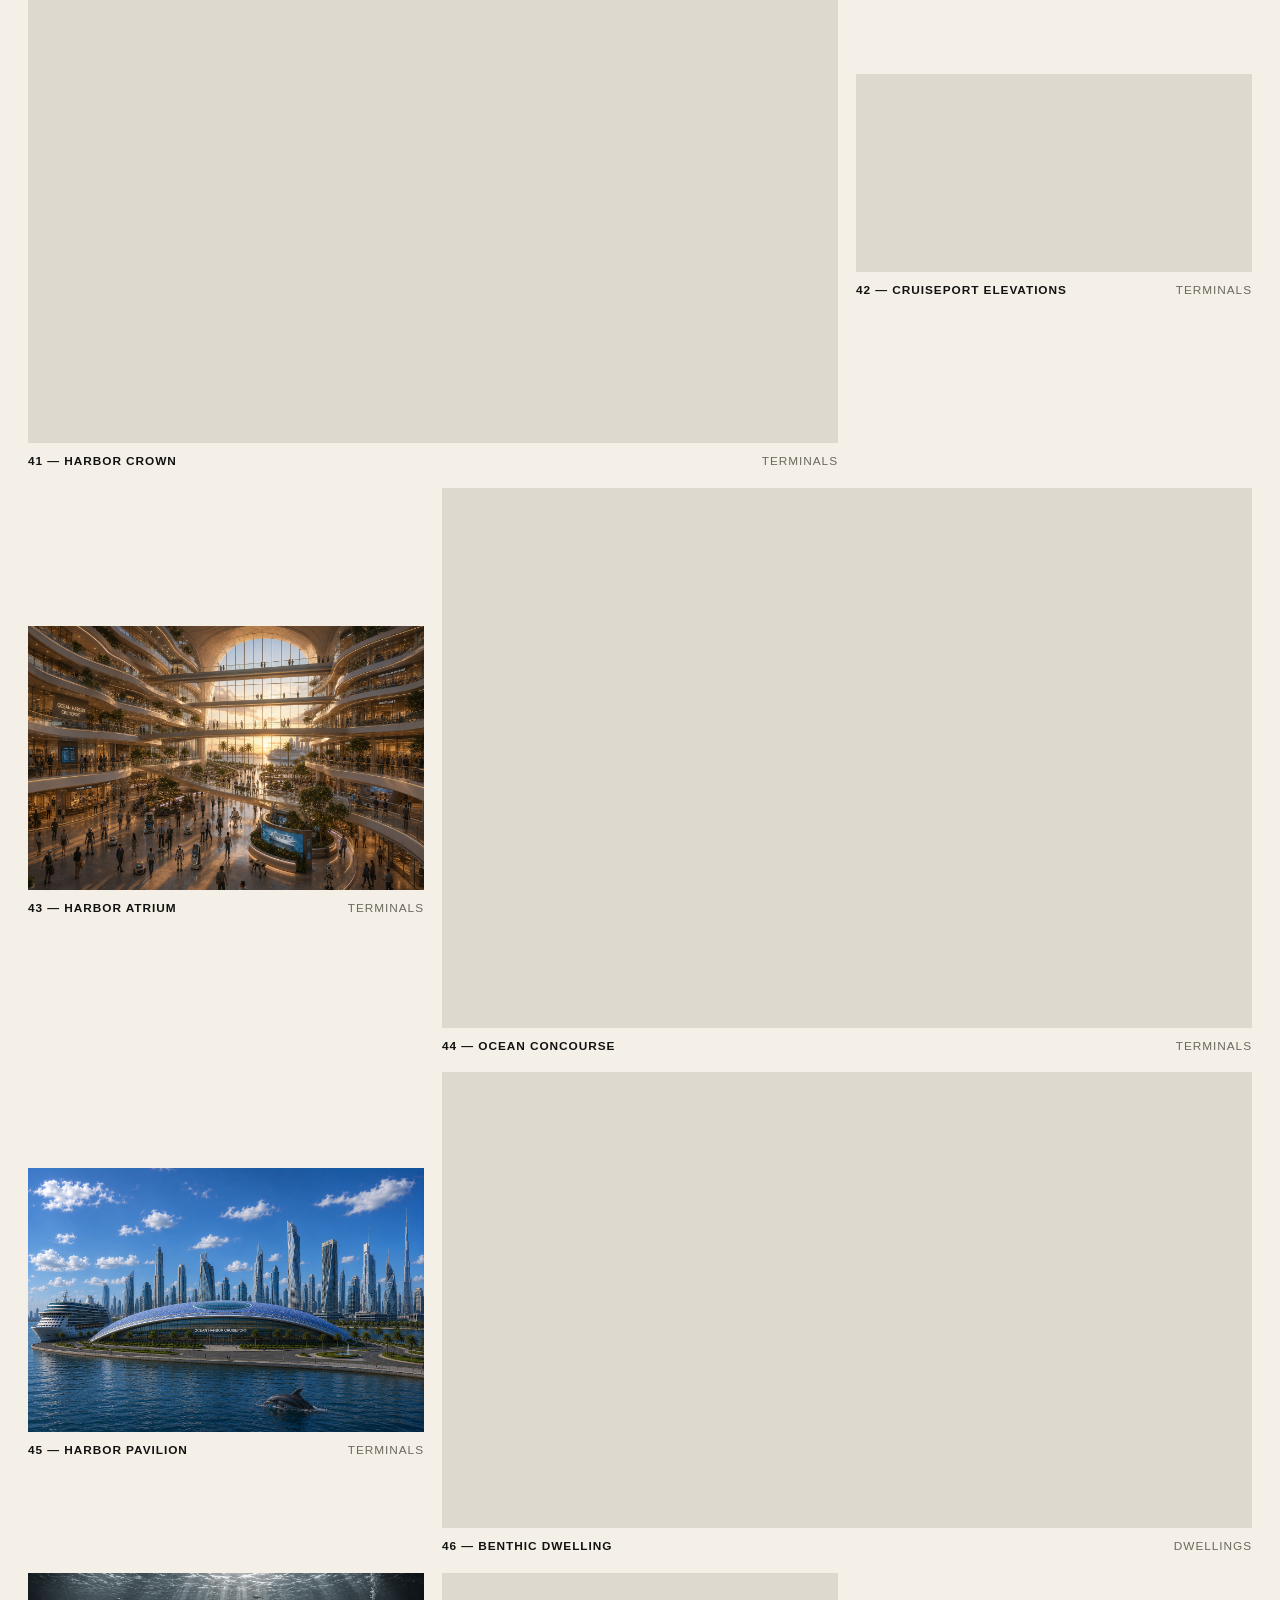
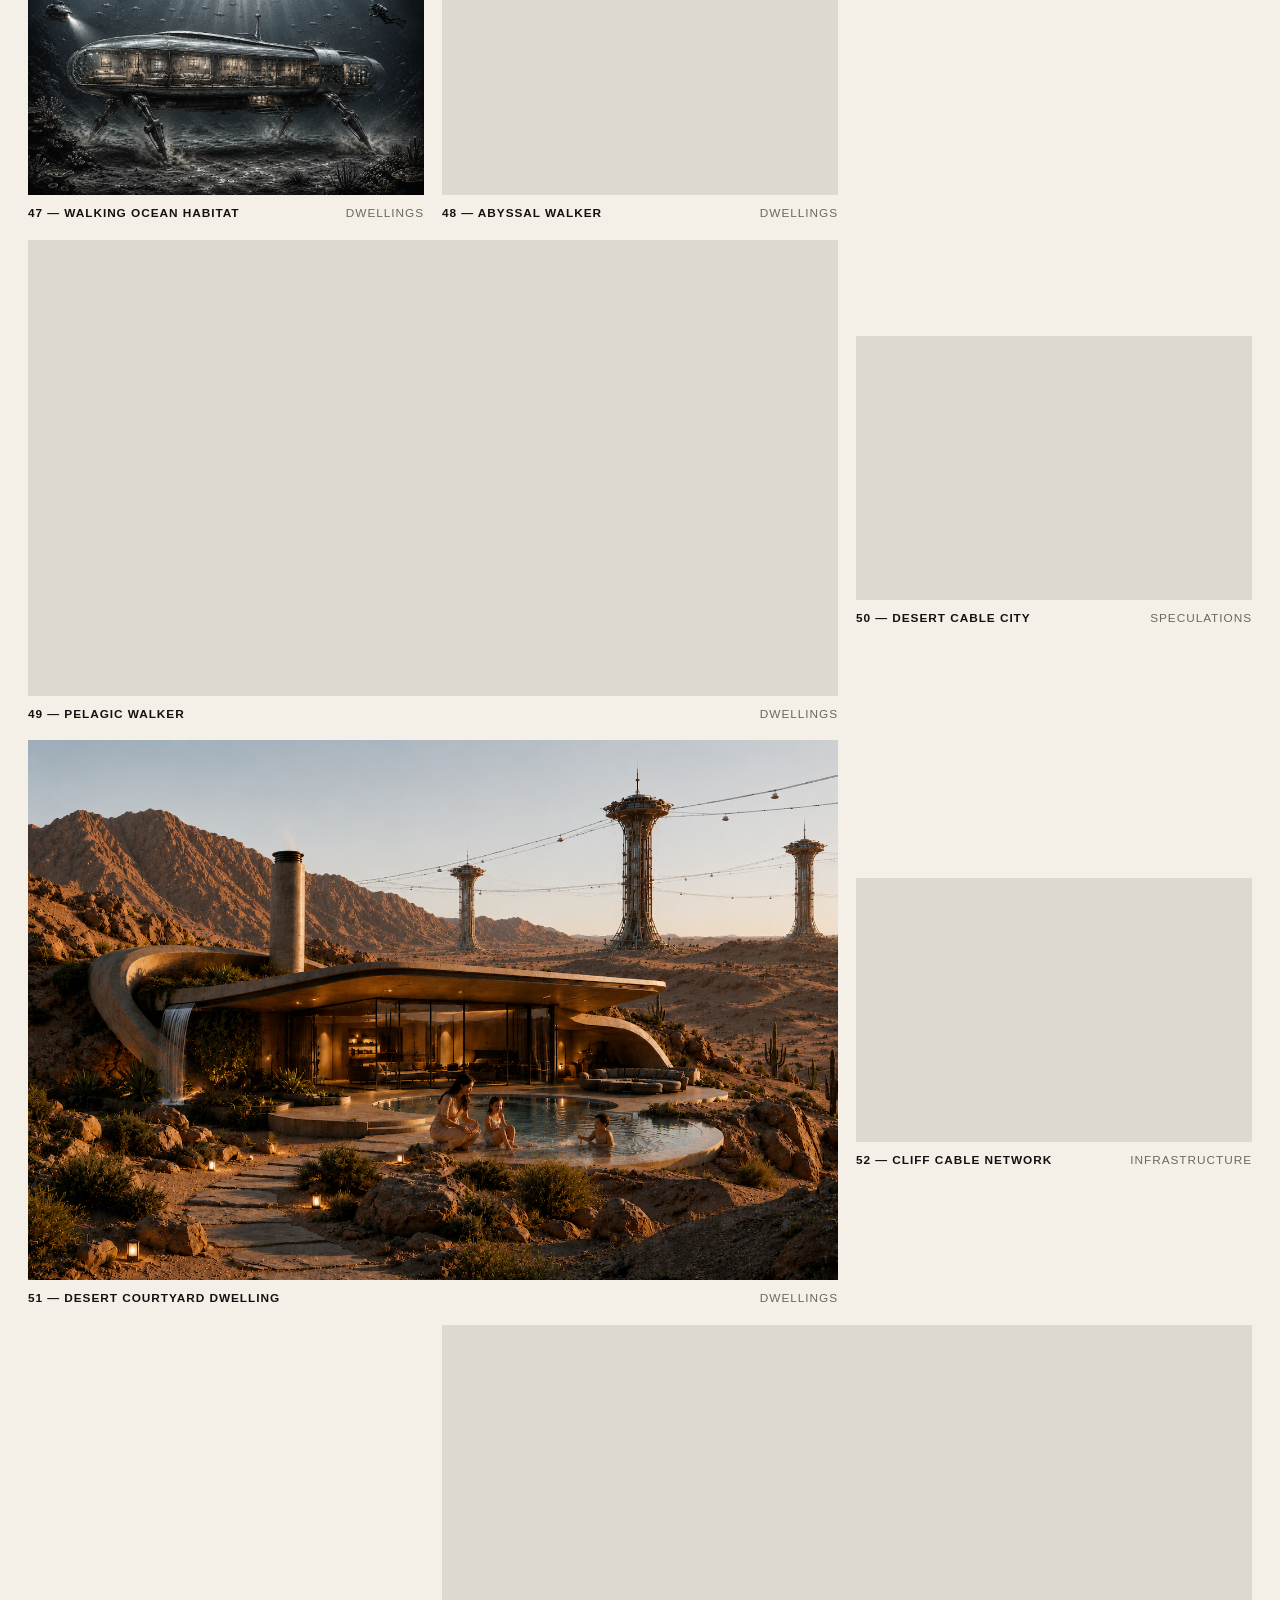
==== commit 0a5b08d0: "Rename index-cache-manifesto-fix.html to index.html" ====
--- a/index.html
+++ b/index.html
@@ -89,11 +89,11 @@
       <p class="eyebrow">Manifesto</p>
       <p class="lead">SEGMENTS is conceived as an archive of investigations—an evolving body of work exploring infrastructure, landscape, mobility, and the philosophical dimensions of the built environment. Each work is a fragment of a larger inquiry into how architecture can respond to the realities of the present while revealing those yet to come.</p>
       <div class="manifesto-grid">
-        <p>War, poverty, and economic systems become spatial before they become visible.</p>
+        <p>War, poverty, and economic systems are spatial hierarchies before they become visible structures.</p>
+        <p>Means of transport live in duality, physical and mental; both instigate civic imagination. Solidity and mental faculties delineate experience.</p>
+        <p>Geometry offers order, while discovery preserves uncertainty. Amusement is what we propose; obscurity becomes clarity as geometry gives definition to the subject.</p>
         <p>Waste space and wasteland are territories whose potential has not yet been articulated.</p>
-        <p>Geometry offers order; amusement and discovery preserve uncertainty.</p>
-        <p>Means of transport become mental transport, physical transport, and civic imagination.</p>
-        <p>Every threshold is both a portal and a proposition.</p>
+        <p>Every threshold is both a portal and a proposition. It is transitory; it is not inertial. It requests renditions. It requests resolutions.</p>
       </div>
       <p class="closing-line">ARCHITECTURE IS THE PROJECT.</p>
     </section>
@@ -142,7 +142,7 @@
     <button id="viewer-next" class="nav next" aria-label="Next project">→</button>
   </dialog>
 
-  <script src="works.js"></script>
+  <script src="works.js?v=20260829-2"></script>
   <script src="script.js"></script>
 </body>
 </html>
